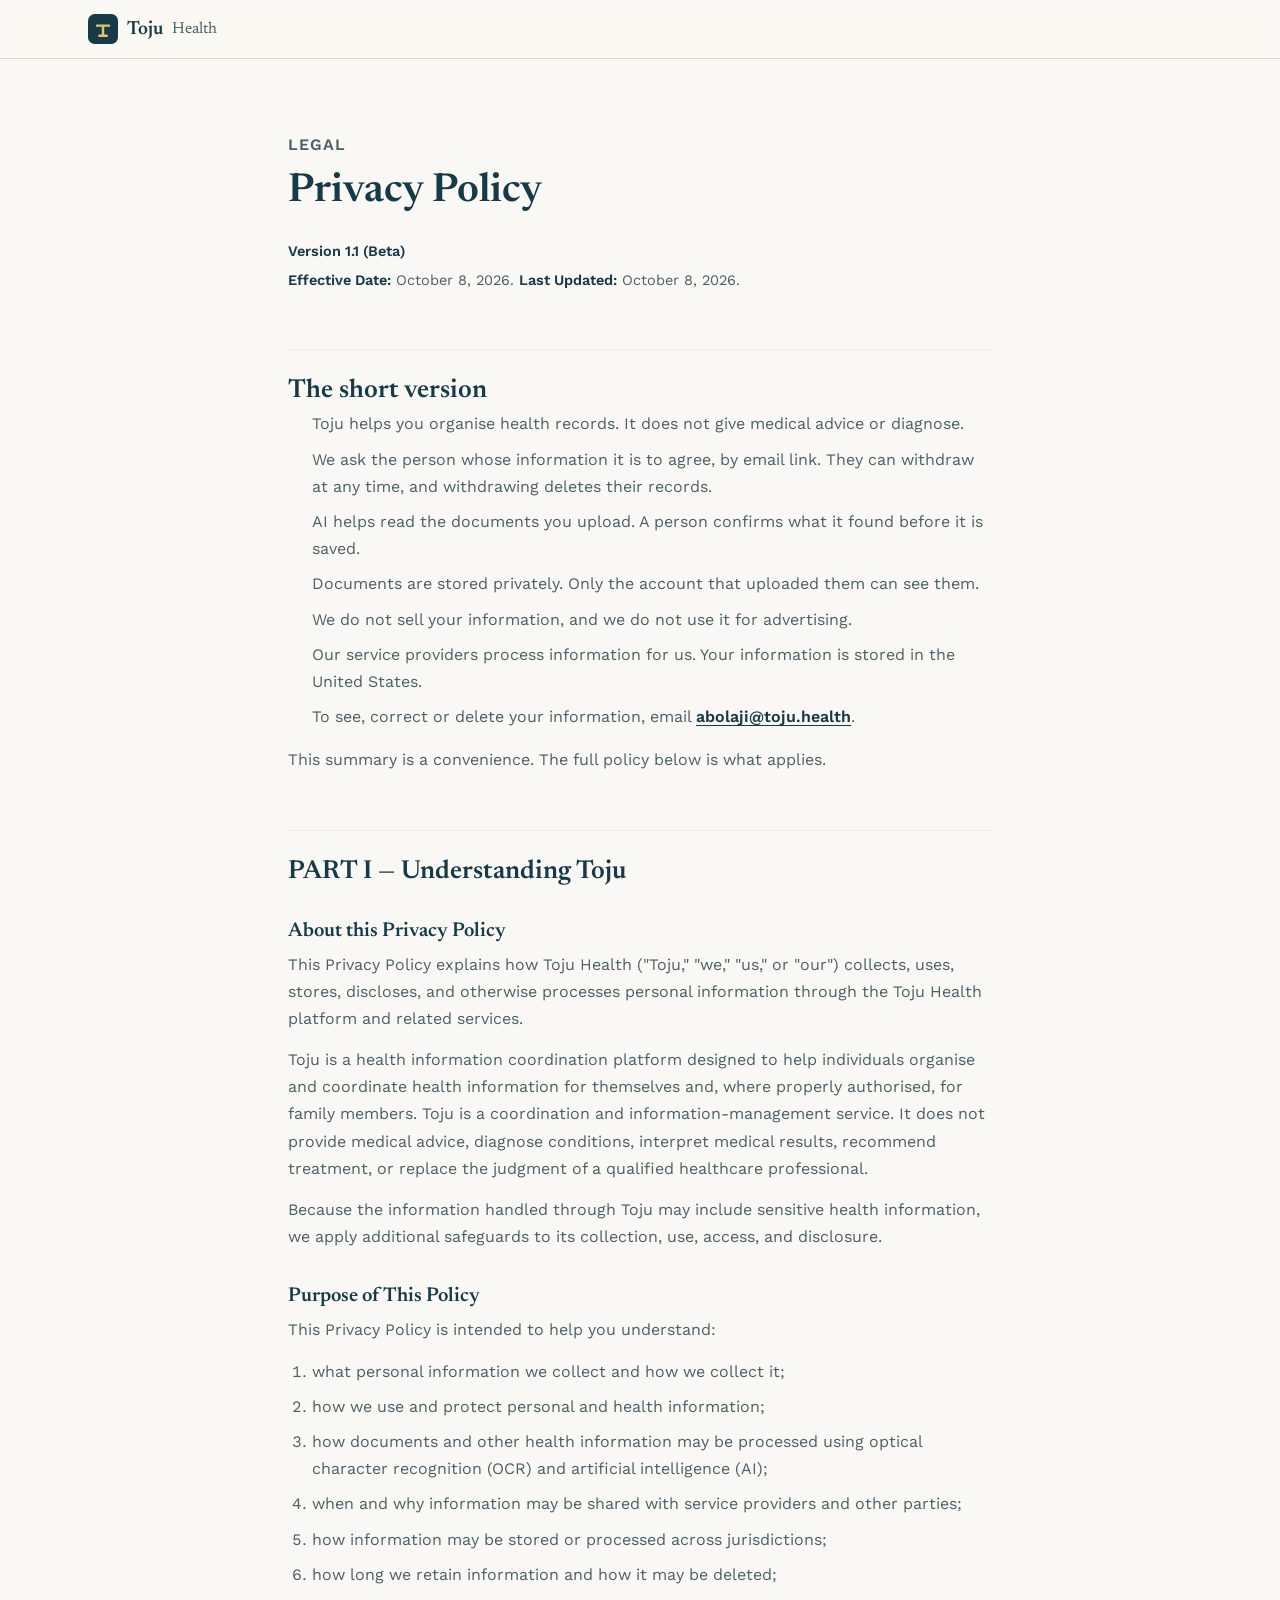
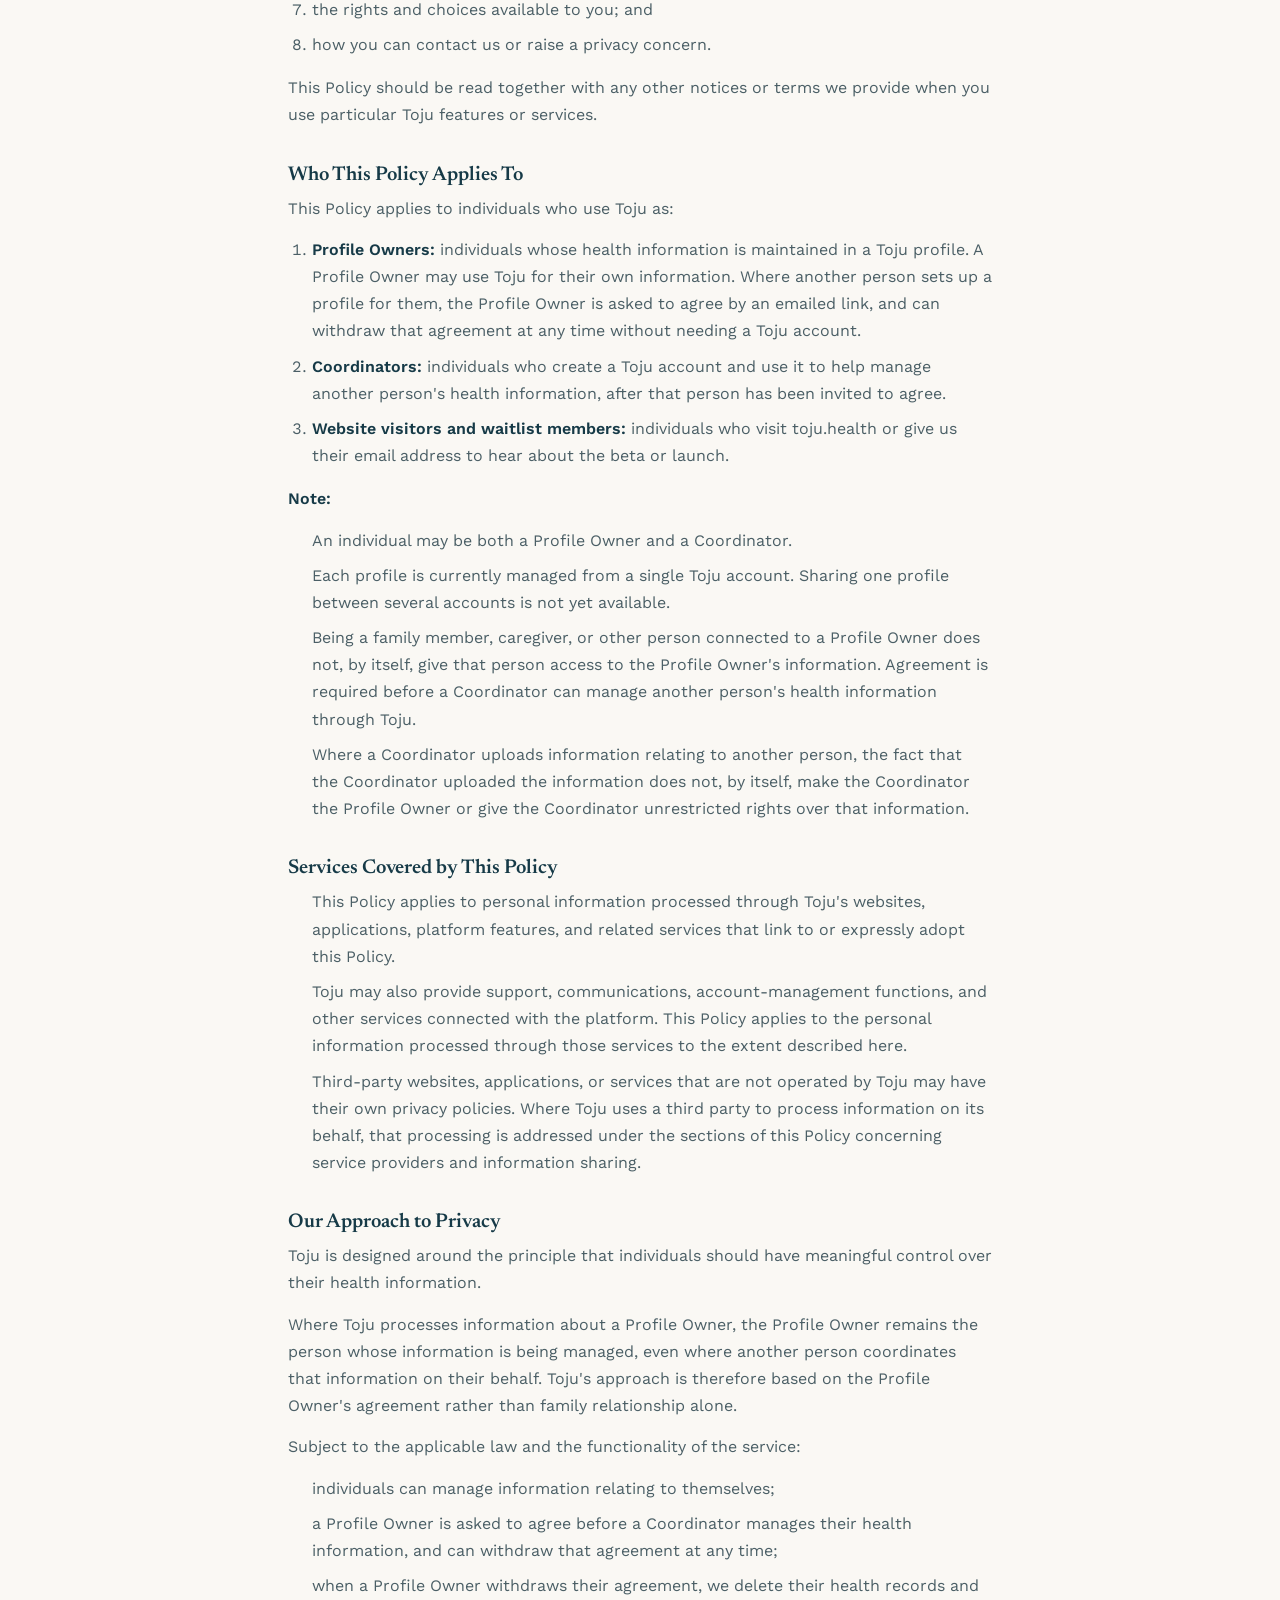
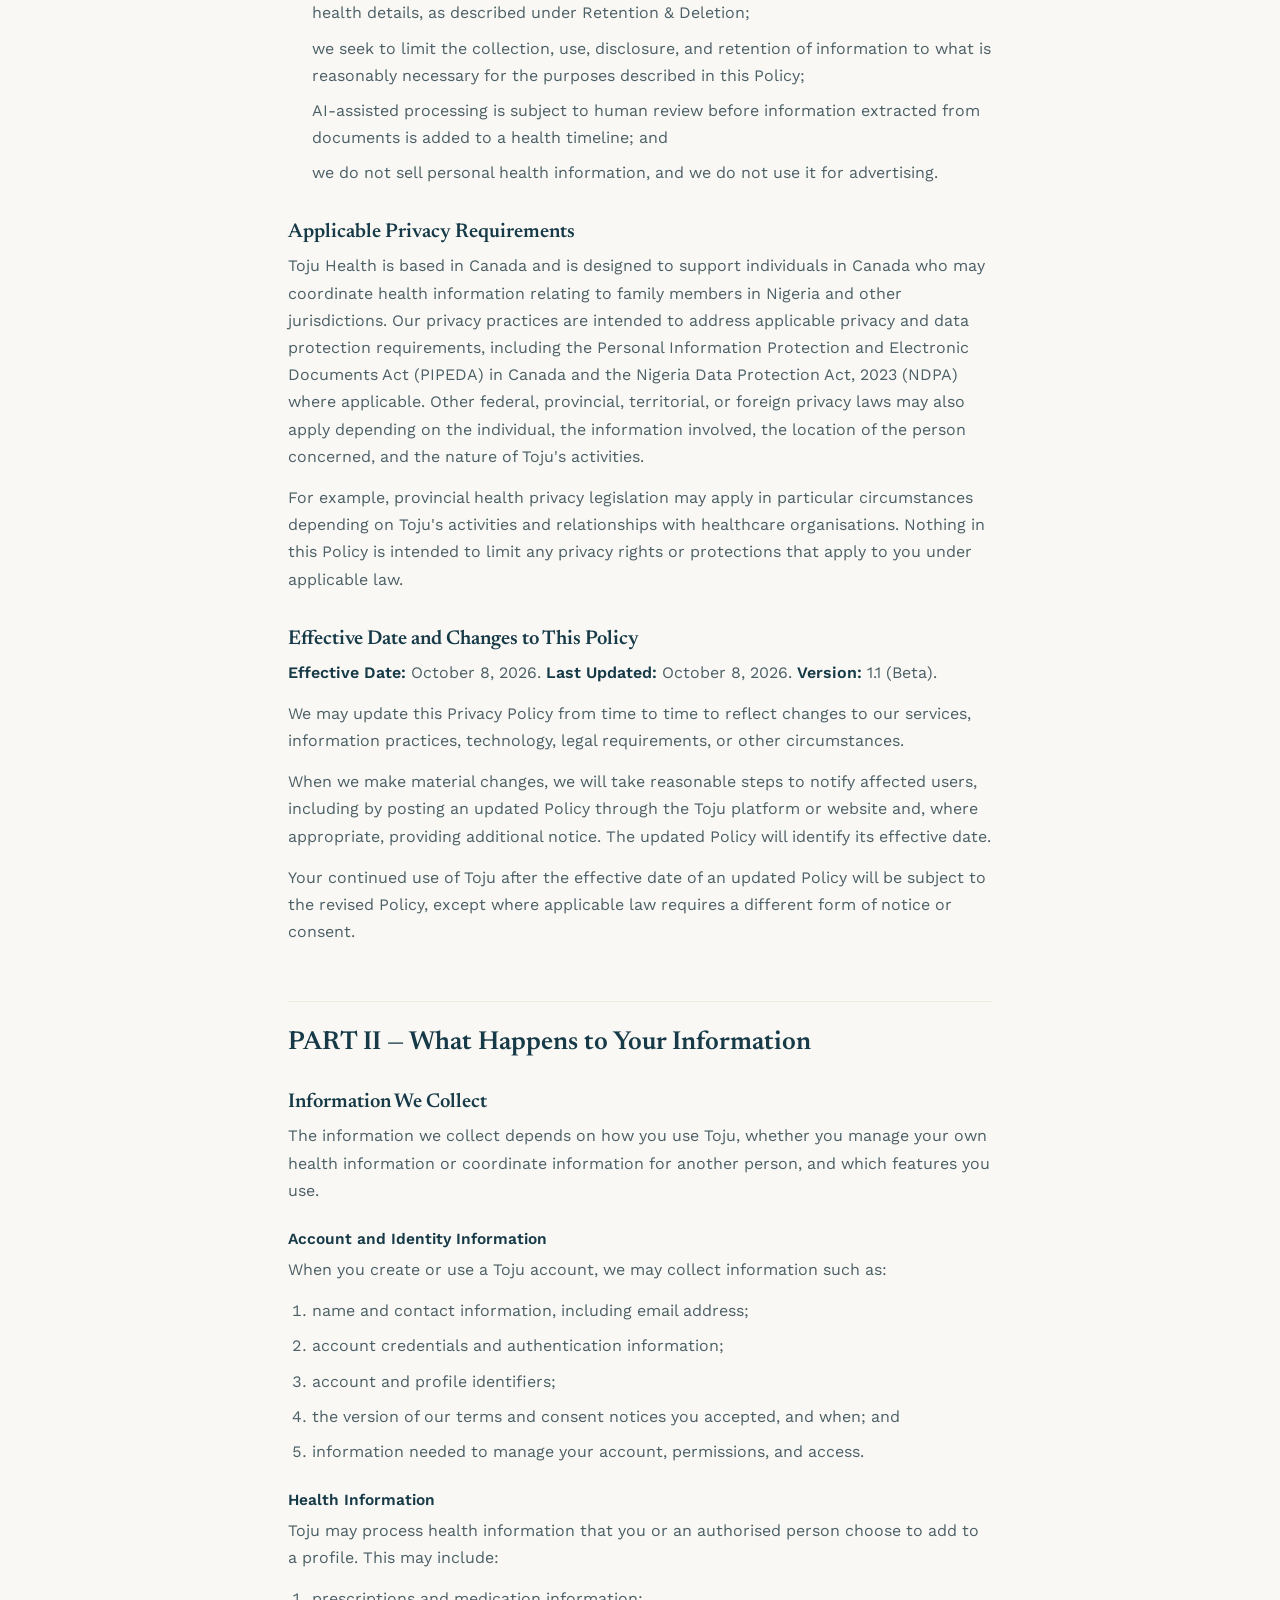
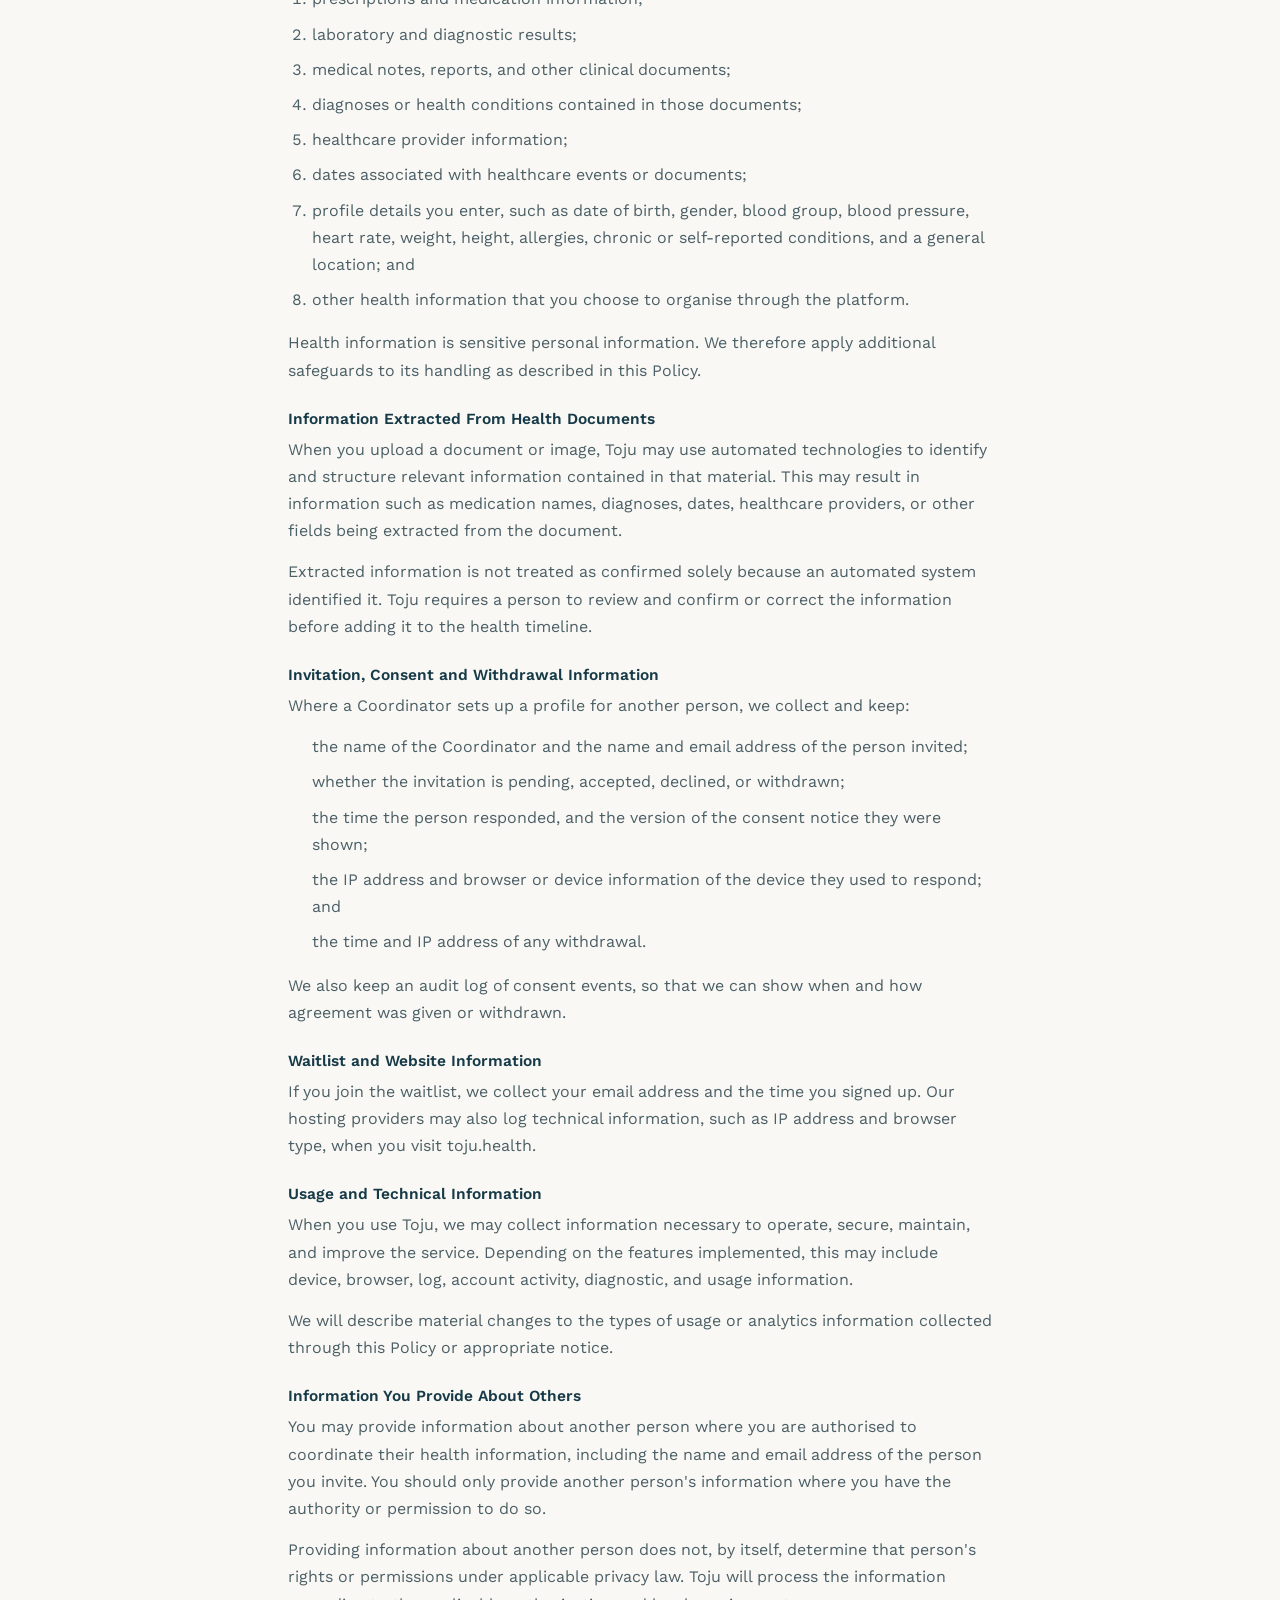
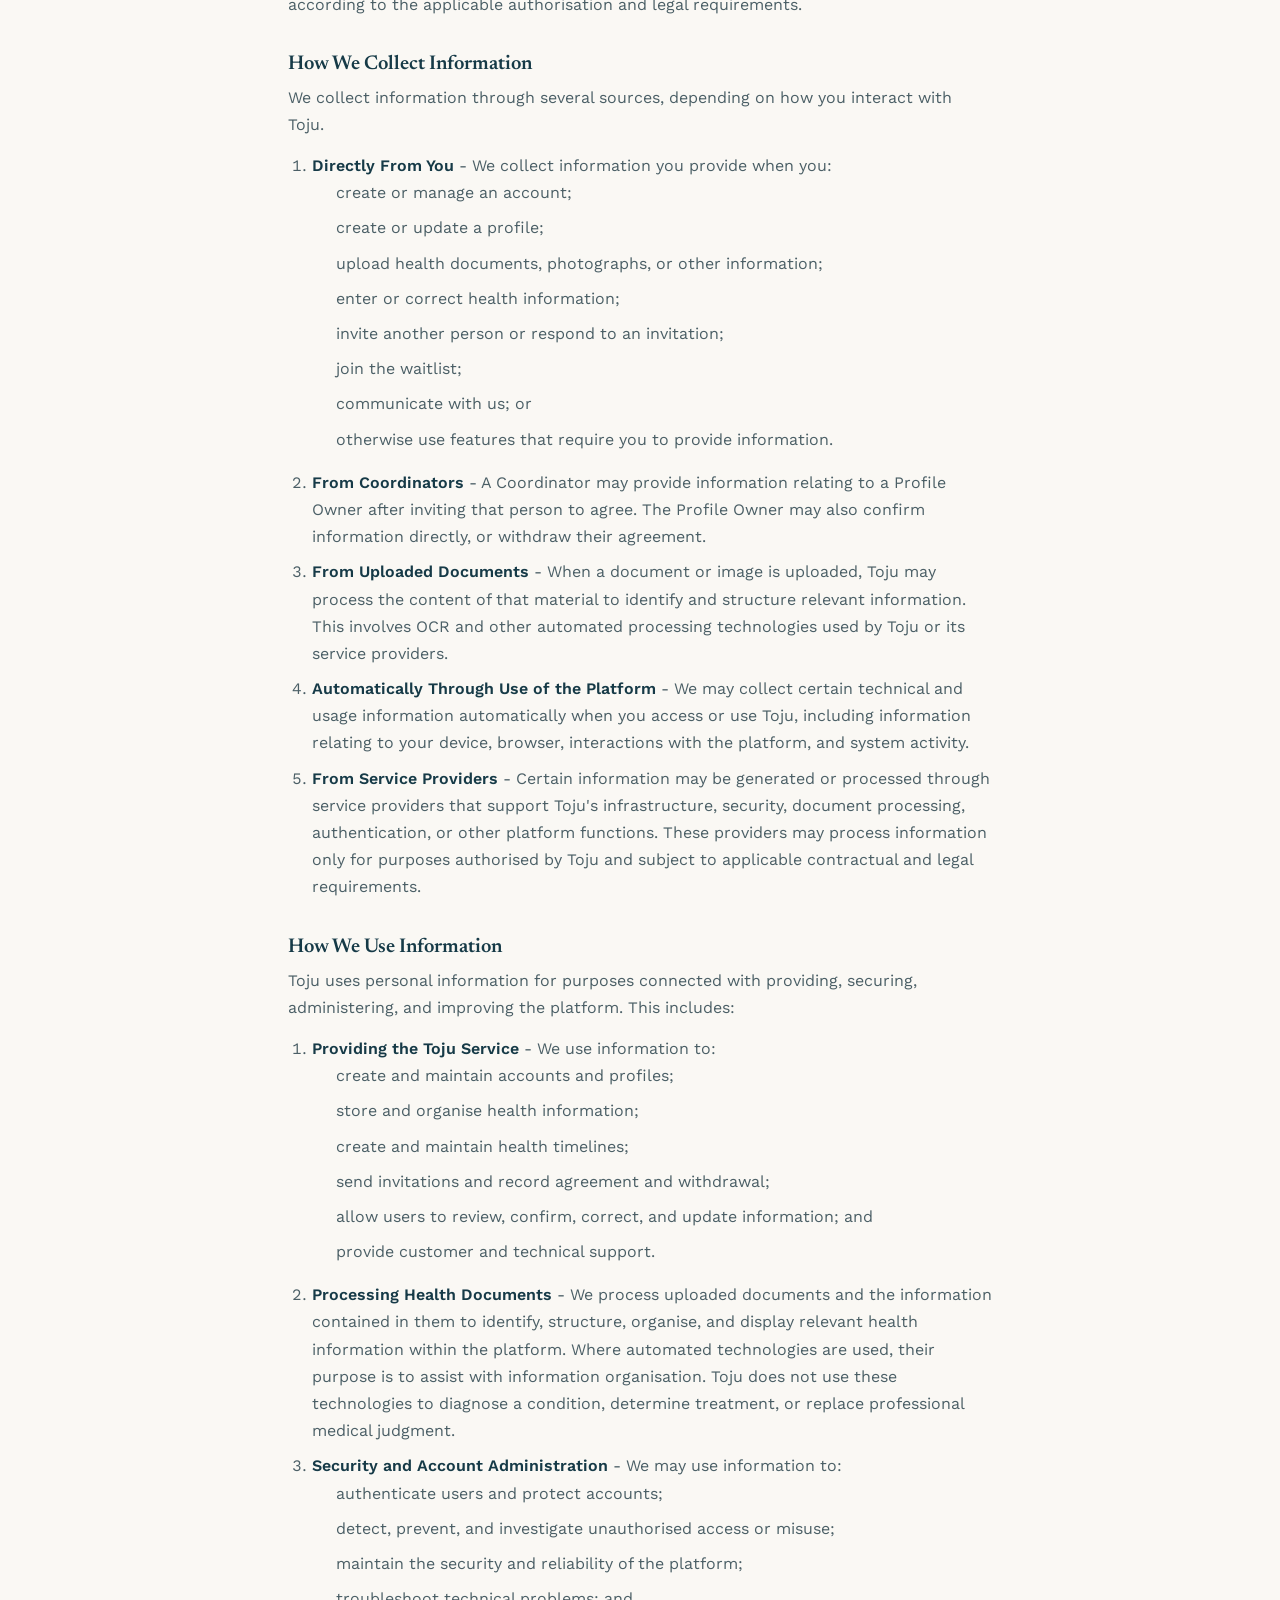
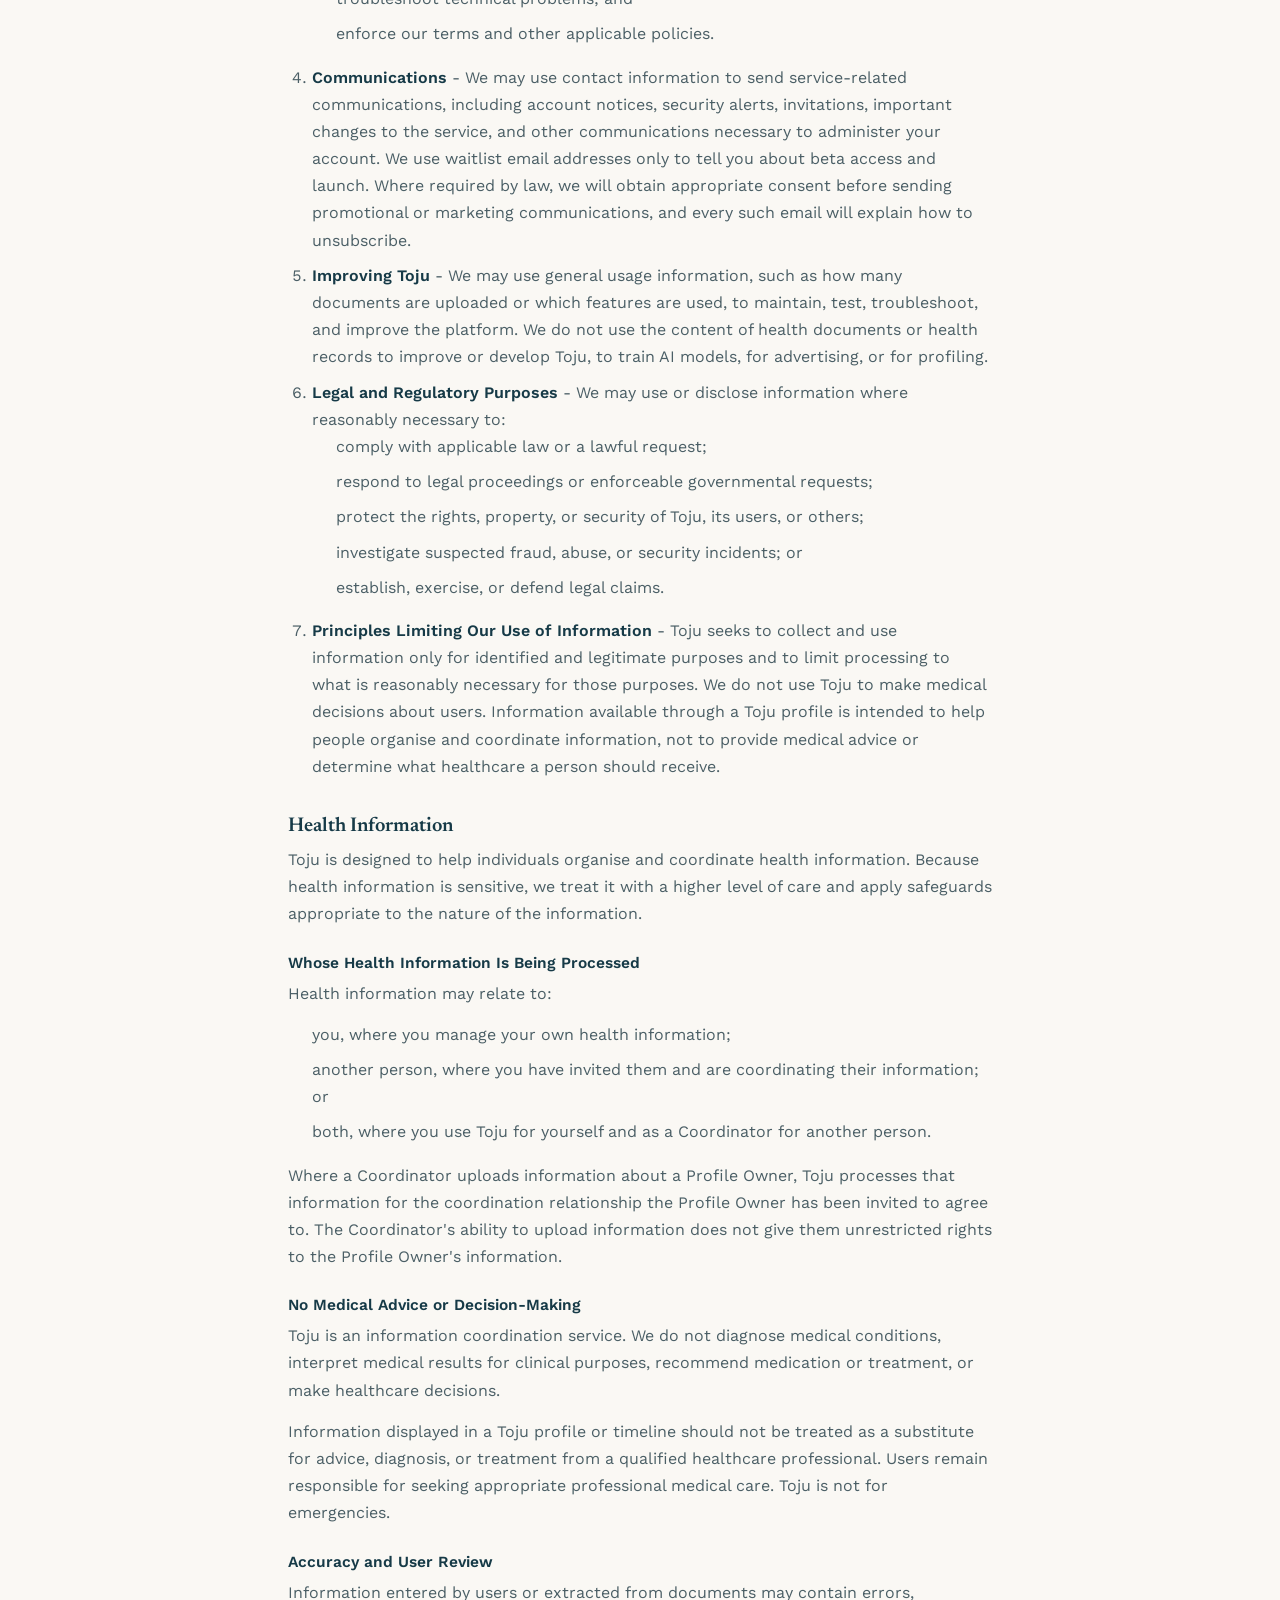
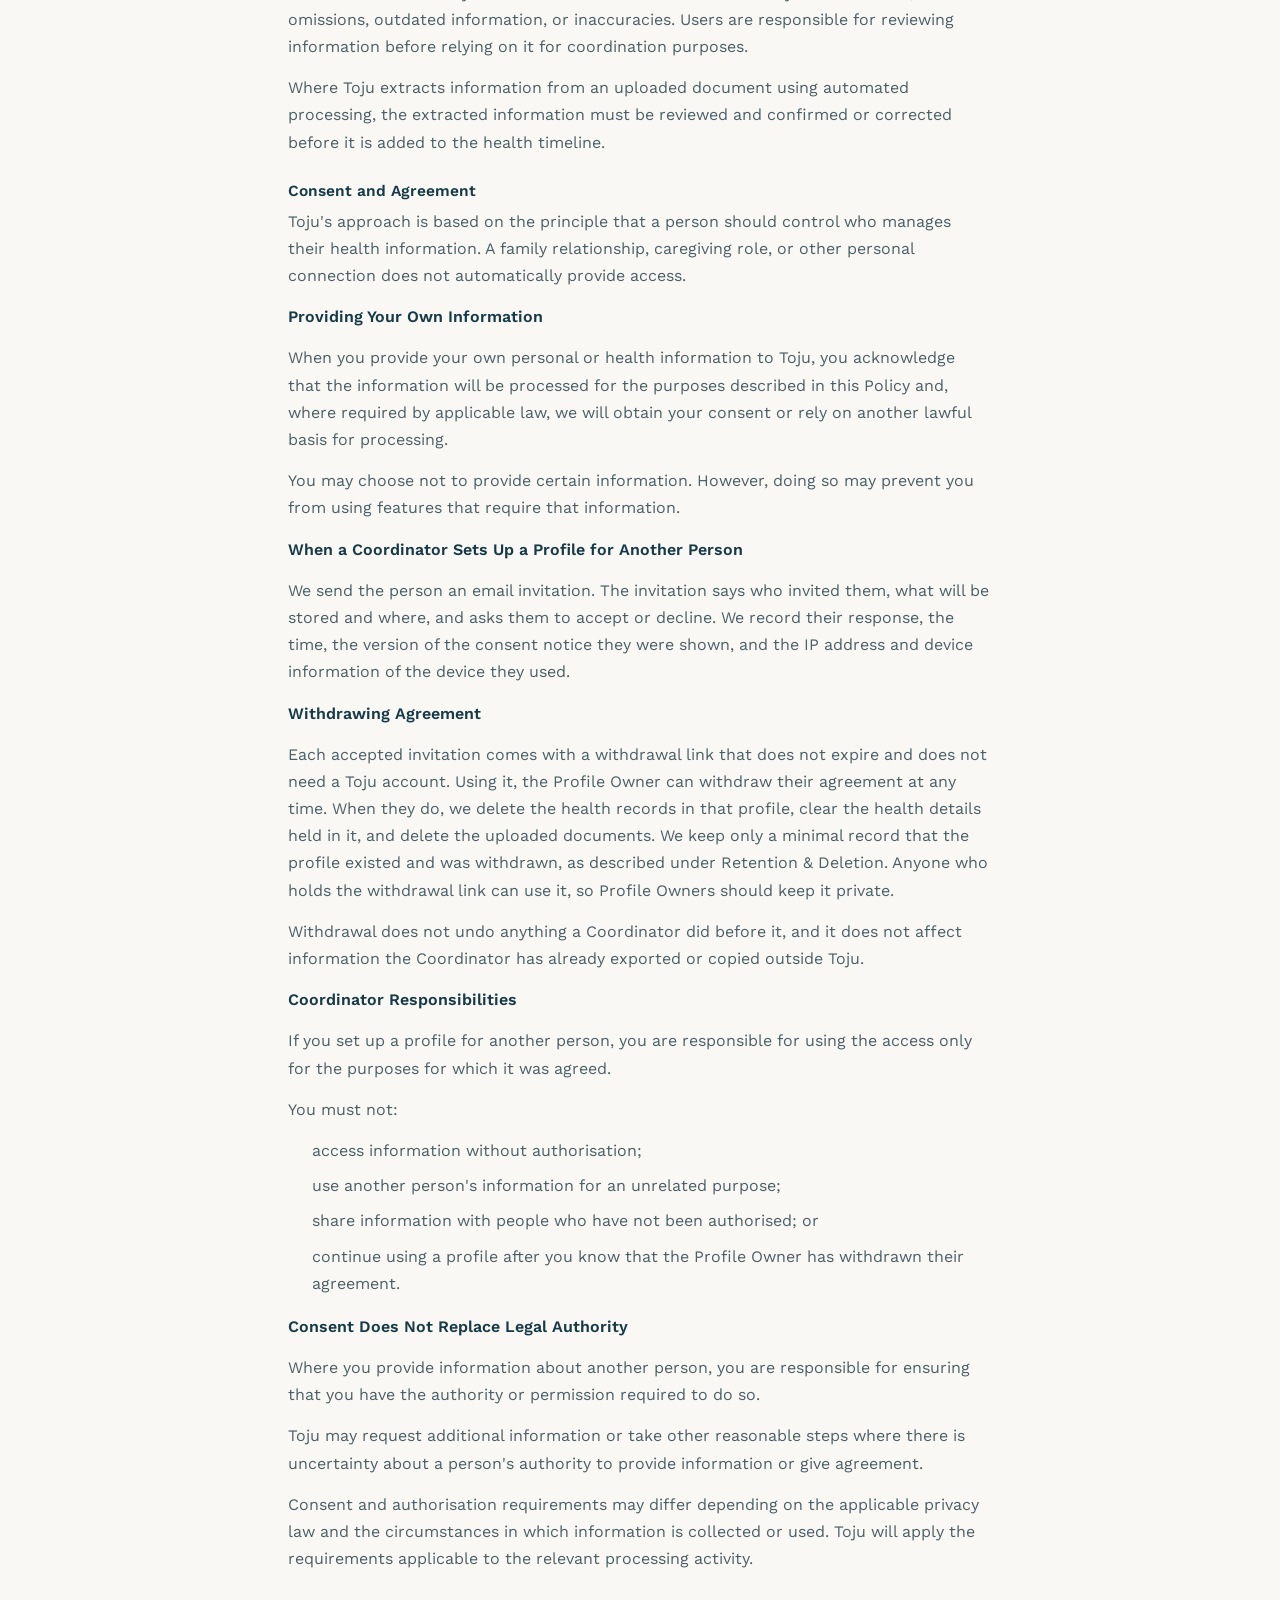
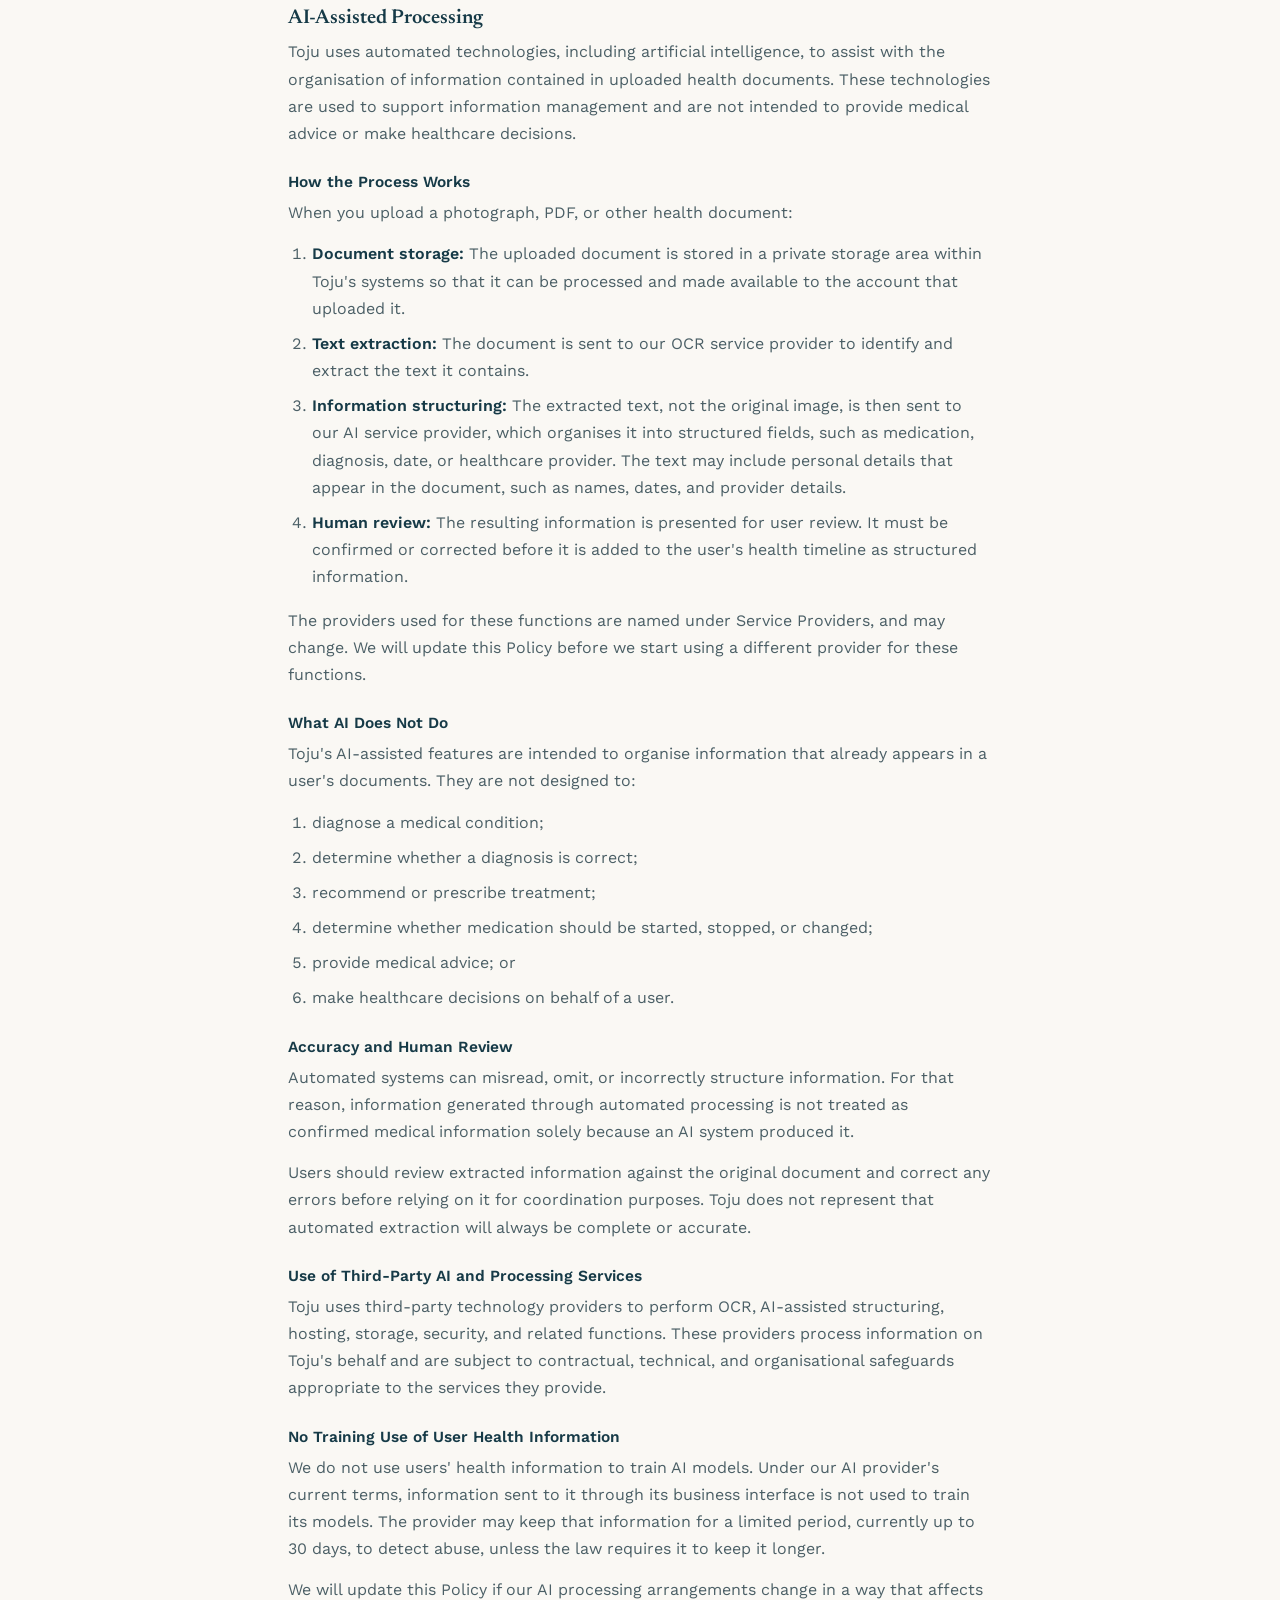
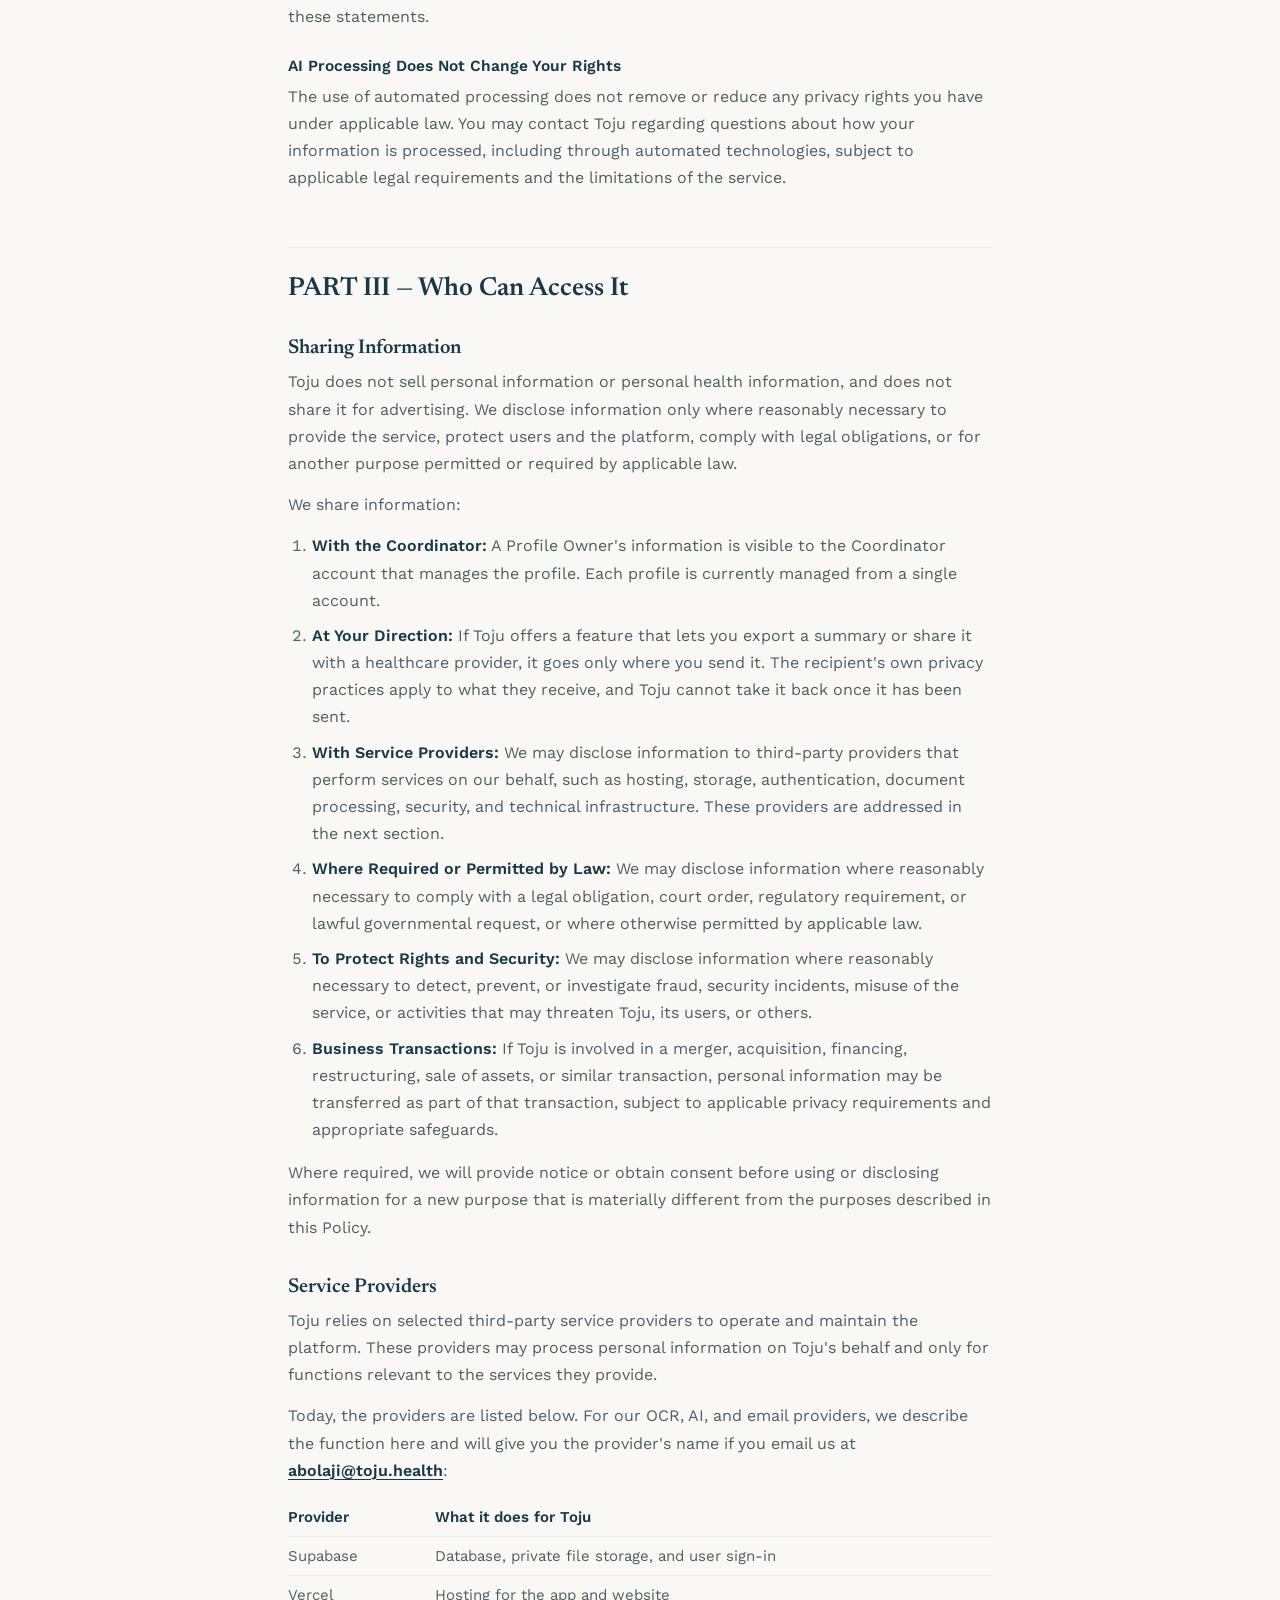
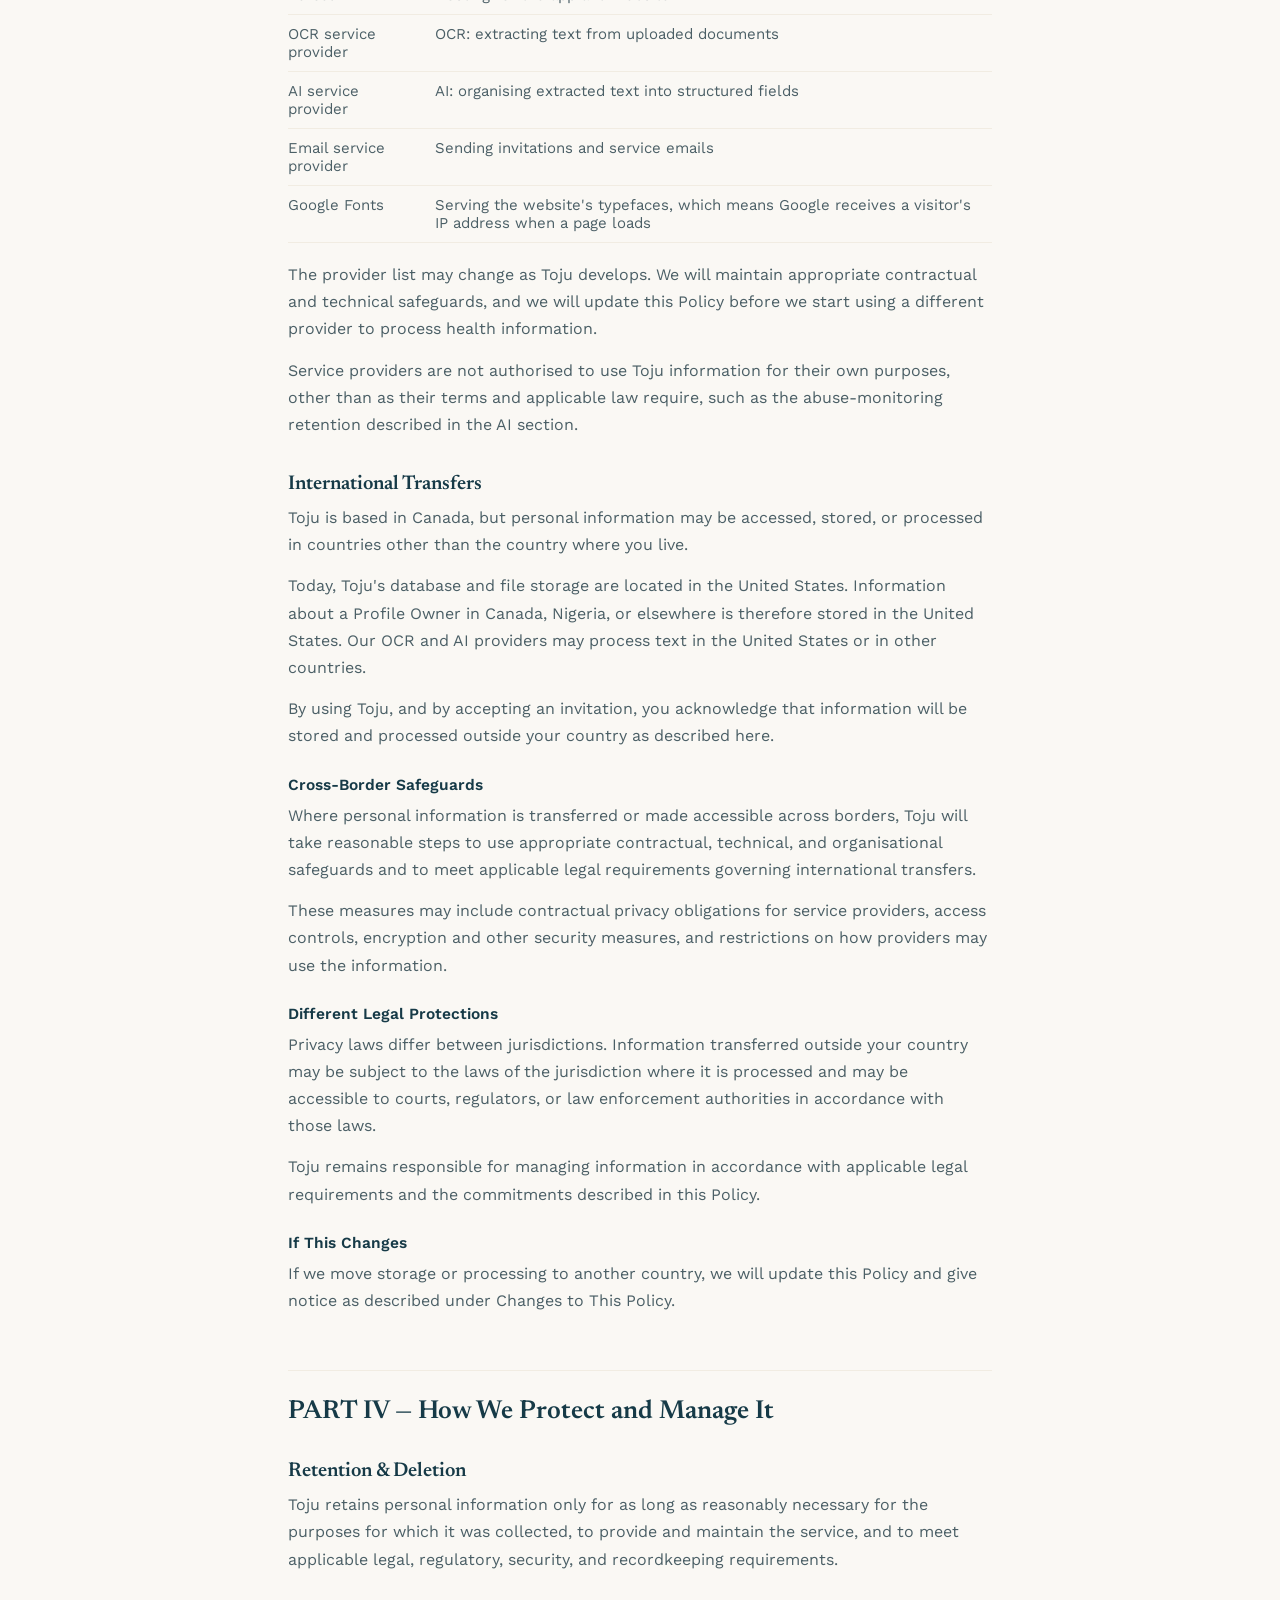
==== privacy.html @ 38b3b0fa "Render nested list items in privacy policy Co-Authored-By: Claude Sonnet 5.5 <noreply@anthropic.com>" ====
<!DOCTYPE html>
<html lang="en">
<head>
<meta charset="UTF-8">
<meta name="viewport" content="width=device-width, initial-scale=1.0">
<title>Privacy Policy — Toju Health</title>
<meta name="description" content="How Toju Health collects, uses, stores and protects personal and health information.">
<link rel="preconnect" href="https://fonts.googleapis.com">
<link href="https://fonts.googleapis.com/css2?family=Newsreader:wght@500;600&family=Work+Sans:wght@400;500;600&display=swap" rel="stylesheet">
<link rel="stylesheet" href="styles.css">
</head>
<body>
<header class="nav"><div class="wrap nav__inner">
  <a href="/" class="nav__logo">
    <span class="nav__mark"><svg viewBox="0 0 40 40" width="30" height="30"><rect width="40" height="40" rx="9" fill="#163A47"/><path d="M12 15.5H28M20 15.5V29M15 29H25" stroke="#E8C468" stroke-width="3.2" stroke-linecap="round"/></svg></span>
    Toju <span class="nav__logo-sub">Health</span>
  </a>
</div></header>
<main class="wrap legal">
  <p class="eyebrow">Legal</p>
  <h1>Privacy Policy</h1>

<p class="legal__meta"><strong>Version 1.1 (Beta)</strong></p>
<p class="legal__meta"><strong>Effective Date:</strong> October 8, 2026. <strong>Last Updated:</strong> October 8, 2026.</p>
<h2>The short version</h2>
<ul><li>Toju helps you organise health records. It does not give medical advice or diagnose.</li><li>We ask the person whose information it is to agree, by email link. They can withdraw at any time, and withdrawing deletes their records.</li><li>AI helps read the documents you upload. A person confirms what it found before it is saved.</li><li>Documents are stored privately. Only the account that uploaded them can see them.</li><li>We do not sell your information, and we do not use it for advertising.</li><li>Our service providers process information for us. Your information is stored in the United States.</li><li>To see, correct or delete your information, email <a href="mailto:abolaji@toju.health">abolaji@toju.health</a>.</li></ul>
<p>This summary is a convenience. The full policy below is what applies.</p>
<h2>PART I — Understanding Toju</h2>
<h3>About this Privacy Policy</h3>
<p>This Privacy Policy explains how Toju Health ("Toju," "we," "us," or "our") collects, uses, stores, discloses, and otherwise processes personal information through the Toju Health platform and related services.</p>
<p>Toju is a health information coordination platform designed to help individuals organise and coordinate health information for themselves and, where properly authorised, for family members. Toju is a coordination and information-management service. It does not provide medical advice, diagnose conditions, interpret medical results, recommend treatment, or replace the judgment of a qualified healthcare professional.</p>
<p>Because the information handled through Toju may include sensitive health information, we apply additional safeguards to its collection, use, access, and disclosure.</p>
<h3>Purpose of This Policy</h3>
<p>This Privacy Policy is intended to help you understand:</p>
<ol><li>what personal information we collect and how we collect it;</li><li>how we use and protect personal and health information;</li><li>how documents and other health information may be processed using optical character recognition (OCR) and artificial intelligence (AI);</li><li>when and why information may be shared with service providers and other parties;</li><li>how information may be stored or processed across jurisdictions;</li><li>how long we retain information and how it may be deleted;</li><li>the rights and choices available to you; and</li><li>how you can contact us or raise a privacy concern.</li></ol>
<p>This Policy should be read together with any other notices or terms we provide when you use particular Toju features or services.</p>
<h3>Who This Policy Applies To</h3>
<p>This Policy applies to individuals who use Toju as:</p>
<ol><li><strong>Profile Owners:</strong> individuals whose health information is maintained in a Toju profile. A Profile Owner may use Toju for their own information. Where another person sets up a profile for them, the Profile Owner is asked to agree by an emailed link, and can withdraw that agreement at any time without needing a Toju account.</li><li><strong>Coordinators:</strong> individuals who create a Toju account and use it to help manage another person's health information, after that person has been invited to agree.</li><li><strong>Website visitors and waitlist members:</strong> individuals who visit toju.health or give us their email address to hear about the beta or launch.</li></ol>
<p><strong>Note:</strong></p>
<ul><li>An individual may be both a Profile Owner and a Coordinator.</li><li>Each profile is currently managed from a single Toju account. Sharing one profile between several accounts is not yet available.</li><li>Being a family member, caregiver, or other person connected to a Profile Owner does not, by itself, give that person access to the Profile Owner's information. Agreement is required before a Coordinator can manage another person's health information through Toju.</li><li>Where a Coordinator uploads information relating to another person, the fact that the Coordinator uploaded the information does not, by itself, make the Coordinator the Profile Owner or give the Coordinator unrestricted rights over that information.</li></ul>
<h3>Services Covered by This Policy</h3>
<ul><li>This Policy applies to personal information processed through Toju's websites, applications, platform features, and related services that link to or expressly adopt this Policy.</li><li>Toju may also provide support, communications, account-management functions, and other services connected with the platform. This Policy applies to the personal information processed through those services to the extent described here.</li><li>Third-party websites, applications, or services that are not operated by Toju may have their own privacy policies. Where Toju uses a third party to process information on its behalf, that processing is addressed under the sections of this Policy concerning service providers and information sharing.</li></ul>
<h3>Our Approach to Privacy</h3>
<p>Toju is designed around the principle that individuals should have meaningful control over their health information.</p>
<p>Where Toju processes information about a Profile Owner, the Profile Owner remains the person whose information is being managed, even where another person coordinates that information on their behalf. Toju's approach is therefore based on the Profile Owner's agreement rather than family relationship alone.</p>
<p>Subject to the applicable law and the functionality of the service:</p>
<ul><li>individuals can manage information relating to themselves;</li><li>a Profile Owner is asked to agree before a Coordinator manages their health information, and can withdraw that agreement at any time;</li><li>when a Profile Owner withdraws their agreement, we delete their health records and health details, as described under Retention &amp; Deletion;</li><li>we seek to limit the collection, use, disclosure, and retention of information to what is reasonably necessary for the purposes described in this Policy;</li><li>AI-assisted processing is subject to human review before information extracted from documents is added to a health timeline; and</li><li>we do not sell personal health information, and we do not use it for advertising.</li></ul>
<h3>Applicable Privacy Requirements</h3>
<p>Toju Health is based in Canada and is designed to support individuals in Canada who may coordinate health information relating to family members in Nigeria and other jurisdictions. Our privacy practices are intended to address applicable privacy and data protection requirements, including the Personal Information Protection and Electronic Documents Act (PIPEDA) in Canada and the Nigeria Data Protection Act, 2023 (NDPA) where applicable. Other federal, provincial, territorial, or foreign privacy laws may also apply depending on the individual, the information involved, the location of the person concerned, and the nature of Toju's activities.</p>
<p>For example, provincial health privacy legislation may apply in particular circumstances depending on Toju's activities and relationships with healthcare organisations. Nothing in this Policy is intended to limit any privacy rights or protections that apply to you under applicable law.</p>
<h3>Effective Date and Changes to This Policy</h3>
<p><strong>Effective Date:</strong> October 8, 2026. <strong>Last Updated:</strong> October 8, 2026. <strong>Version:</strong> 1.1 (Beta).</p>
<p>We may update this Privacy Policy from time to time to reflect changes to our services, information practices, technology, legal requirements, or other circumstances.</p>
<p>When we make material changes, we will take reasonable steps to notify affected users, including by posting an updated Policy through the Toju platform or website and, where appropriate, providing additional notice. The updated Policy will identify its effective date.</p>
<p>Your continued use of Toju after the effective date of an updated Policy will be subject to the revised Policy, except where applicable law requires a different form of notice or consent.</p>
<h2>PART II — What Happens to Your Information</h2>
<h3>Information We Collect</h3>
<p>The information we collect depends on how you use Toju, whether you manage your own health information or coordinate information for another person, and which features you use.</p>
<h4>Account and Identity Information</h4>
<p>When you create or use a Toju account, we may collect information such as:</p>
<ol><li>name and contact information, including email address;</li><li>account credentials and authentication information;</li><li>account and profile identifiers;</li><li>the version of our terms and consent notices you accepted, and when; and</li><li>information needed to manage your account, permissions, and access.</li></ol>
<h4>Health Information</h4>
<p>Toju may process health information that you or an authorised person choose to add to a profile. This may include:</p>
<ol><li>prescriptions and medication information;</li><li>laboratory and diagnostic results;</li><li>medical notes, reports, and other clinical documents;</li><li>diagnoses or health conditions contained in those documents;</li><li>healthcare provider information;</li><li>dates associated with healthcare events or documents;</li><li>profile details you enter, such as date of birth, gender, blood group, blood pressure, heart rate, weight, height, allergies, chronic or self-reported conditions, and a general location; and</li><li>other health information that you choose to organise through the platform.</li></ol>
<p>Health information is sensitive personal information. We therefore apply additional safeguards to its handling as described in this Policy.</p>
<h4>Information Extracted From Health Documents</h4>
<p>When you upload a document or image, Toju may use automated technologies to identify and structure relevant information contained in that material. This may result in information such as medication names, diagnoses, dates, healthcare providers, or other fields being extracted from the document.</p>
<p>Extracted information is not treated as confirmed solely because an automated system identified it. Toju requires a person to review and confirm or correct the information before adding it to the health timeline.</p>
<h4>Invitation, Consent and Withdrawal Information</h4>
<p>Where a Coordinator sets up a profile for another person, we collect and keep:</p>
<ul><li>the name of the Coordinator and the name and email address of the person invited;</li><li>whether the invitation is pending, accepted, declined, or withdrawn;</li><li>the time the person responded, and the version of the consent notice they were shown;</li><li>the IP address and browser or device information of the device they used to respond; and</li><li>the time and IP address of any withdrawal.</li></ul>
<p>We also keep an audit log of consent events, so that we can show when and how agreement was given or withdrawn.</p>
<h4>Waitlist and Website Information</h4>
<p>If you join the waitlist, we collect your email address and the time you signed up. Our hosting providers may also log technical information, such as IP address and browser type, when you visit toju.health.</p>
<h4>Usage and Technical Information</h4>
<p>When you use Toju, we may collect information necessary to operate, secure, maintain, and improve the service. Depending on the features implemented, this may include device, browser, log, account activity, diagnostic, and usage information.</p>
<p>We will describe material changes to the types of usage or analytics information collected through this Policy or appropriate notice.</p>
<h4>Information You Provide About Others</h4>
<p>You may provide information about another person where you are authorised to coordinate their health information, including the name and email address of the person you invite. You should only provide another person's information where you have the authority or permission to do so.</p>
<p>Providing information about another person does not, by itself, determine that person's rights or permissions under applicable privacy law. Toju will process the information according to the applicable authorisation and legal requirements.</p>
<h3>How We Collect Information</h3>
<p>We collect information through several sources, depending on how you interact with Toju.</p>
<ol><li><strong>Directly From You</strong> - We collect information you provide when you:<ul><li>create or manage an account;</li><li>create or update a profile;</li><li>upload health documents, photographs, or other information;</li><li>enter or correct health information;</li><li>invite another person or respond to an invitation;</li><li>join the waitlist;</li><li>communicate with us; or</li><li>otherwise use features that require you to provide information.</li></ul></li><li><strong>From Coordinators</strong> - A Coordinator may provide information relating to a Profile Owner after inviting that person to agree. The Profile Owner may also confirm information directly, or withdraw their agreement.</li><li><strong>From Uploaded Documents</strong> - When a document or image is uploaded, Toju may process the content of that material to identify and structure relevant information. This involves OCR and other automated processing technologies used by Toju or its service providers.</li><li><strong>Automatically Through Use of the Platform</strong> - We may collect certain technical and usage information automatically when you access or use Toju, including information relating to your device, browser, interactions with the platform, and system activity.</li><li><strong>From Service Providers</strong> - Certain information may be generated or processed through service providers that support Toju's infrastructure, security, document processing, authentication, or other platform functions. These providers may process information only for purposes authorised by Toju and subject to applicable contractual and legal requirements.</li></ol>
<h3>How We Use Information</h3>
<p>Toju uses personal information for purposes connected with providing, securing, administering, and improving the platform. This includes:</p>
<ol><li><strong>Providing the Toju Service</strong> - We use information to:<ul><li>create and maintain accounts and profiles;</li><li>store and organise health information;</li><li>create and maintain health timelines;</li><li>send invitations and record agreement and withdrawal;</li><li>allow users to review, confirm, correct, and update information; and</li><li>provide customer and technical support.</li></ul></li><li><strong>Processing Health Documents</strong> - We process uploaded documents and the information contained in them to identify, structure, organise, and display relevant health information within the platform. Where automated technologies are used, their purpose is to assist with information organisation. Toju does not use these technologies to diagnose a condition, determine treatment, or replace professional medical judgment.</li><li><strong>Security and Account Administration</strong> - We may use information to:<ul><li>authenticate users and protect accounts;</li><li>detect, prevent, and investigate unauthorised access or misuse;</li><li>maintain the security and reliability of the platform;</li><li>troubleshoot technical problems; and</li><li>enforce our terms and other applicable policies.</li></ul></li><li><strong>Communications</strong> - We may use contact information to send service-related communications, including account notices, security alerts, invitations, important changes to the service, and other communications necessary to administer your account. We use waitlist email addresses only to tell you about beta access and launch. Where required by law, we will obtain appropriate consent before sending promotional or marketing communications, and every such email will explain how to unsubscribe.</li><li><strong>Improving Toju</strong> - We may use general usage information, such as how many documents are uploaded or which features are used, to maintain, test, troubleshoot, and improve the platform. We do not use the content of health documents or health records to improve or develop Toju, to train AI models, for advertising, or for profiling.</li><li><strong>Legal and Regulatory Purposes</strong> - We may use or disclose information where reasonably necessary to:<ul><li>comply with applicable law or a lawful request;</li><li>respond to legal proceedings or enforceable governmental requests;</li><li>protect the rights, property, or security of Toju, its users, or others;</li><li>investigate suspected fraud, abuse, or security incidents; or</li><li>establish, exercise, or defend legal claims.</li></ul></li><li><strong>Principles Limiting Our Use of Information</strong> - Toju seeks to collect and use information only for identified and legitimate purposes and to limit processing to what is reasonably necessary for those purposes. We do not use Toju to make medical decisions about users. Information available through a Toju profile is intended to help people organise and coordinate information, not to provide medical advice or determine what healthcare a person should receive.</li></ol>
<h3>Health Information</h3>
<p>Toju is designed to help individuals organise and coordinate health information. Because health information is sensitive, we treat it with a higher level of care and apply safeguards appropriate to the nature of the information.</p>
<h4>Whose Health Information Is Being Processed</h4>
<p>Health information may relate to:</p>
<ul><li>you, where you manage your own health information;</li><li>another person, where you have invited them and are coordinating their information; or</li><li>both, where you use Toju for yourself and as a Coordinator for another person.</li></ul>
<p>Where a Coordinator uploads information about a Profile Owner, Toju processes that information for the coordination relationship the Profile Owner has been invited to agree to. The Coordinator's ability to upload information does not give them unrestricted rights to the Profile Owner's information.</p>
<h4>No Medical Advice or Decision-Making</h4>
<p>Toju is an information coordination service. We do not diagnose medical conditions, interpret medical results for clinical purposes, recommend medication or treatment, or make healthcare decisions.</p>
<p>Information displayed in a Toju profile or timeline should not be treated as a substitute for advice, diagnosis, or treatment from a qualified healthcare professional. Users remain responsible for seeking appropriate professional medical care. Toju is not for emergencies.</p>
<h4>Accuracy and User Review</h4>
<p>Information entered by users or extracted from documents may contain errors, omissions, outdated information, or inaccuracies. Users are responsible for reviewing information before relying on it for coordination purposes.</p>
<p>Where Toju extracts information from an uploaded document using automated processing, the extracted information must be reviewed and confirmed or corrected before it is added to the health timeline.</p>
<h4>Consent and Agreement</h4>
<p>Toju's approach is based on the principle that a person should control who manages their health information. A family relationship, caregiving role, or other personal connection does not automatically provide access.</p>
<p><strong>Providing Your Own Information</strong></p>
<p>When you provide your own personal or health information to Toju, you acknowledge that the information will be processed for the purposes described in this Policy and, where required by applicable law, we will obtain your consent or rely on another lawful basis for processing.</p>
<p>You may choose not to provide certain information. However, doing so may prevent you from using features that require that information.</p>
<p><strong>When a Coordinator Sets Up a Profile for Another Person</strong></p>
<p>We send the person an email invitation. The invitation says who invited them, what will be stored and where, and asks them to accept or decline. We record their response, the time, the version of the consent notice they were shown, and the IP address and device information of the device they used.</p>
<p><strong>Withdrawing Agreement</strong></p>
<p>Each accepted invitation comes with a withdrawal link that does not expire and does not need a Toju account. Using it, the Profile Owner can withdraw their agreement at any time. When they do, we delete the health records in that profile, clear the health details held in it, and delete the uploaded documents. We keep only a minimal record that the profile existed and was withdrawn, as described under Retention &amp; Deletion. Anyone who holds the withdrawal link can use it, so Profile Owners should keep it private.</p>
<p>Withdrawal does not undo anything a Coordinator did before it, and it does not affect information the Coordinator has already exported or copied outside Toju.</p>
<p><strong>Coordinator Responsibilities</strong></p>
<p>If you set up a profile for another person, you are responsible for using the access only for the purposes for which it was agreed.</p>
<p>You must not:</p>
<ul><li>access information without authorisation;</li><li>use another person's information for an unrelated purpose;</li><li>share information with people who have not been authorised; or</li><li>continue using a profile after you know that the Profile Owner has withdrawn their agreement.</li></ul>
<p><strong>Consent Does Not Replace Legal Authority</strong></p>
<p>Where you provide information about another person, you are responsible for ensuring that you have the authority or permission required to do so.</p>
<p>Toju may request additional information or take other reasonable steps where there is uncertainty about a person's authority to provide information or give agreement.</p>
<p>Consent and authorisation requirements may differ depending on the applicable privacy law and the circumstances in which information is collected or used. Toju will apply the requirements applicable to the relevant processing activity.</p>
<h3>AI-Assisted Processing</h3>
<p>Toju uses automated technologies, including artificial intelligence, to assist with the organisation of information contained in uploaded health documents. These technologies are used to support information management and are not intended to provide medical advice or make healthcare decisions.</p>
<h4>How the Process Works</h4>
<p>When you upload a photograph, PDF, or other health document:</p>
<ol><li><strong>Document storage:</strong> The uploaded document is stored in a private storage area within Toju's systems so that it can be processed and made available to the account that uploaded it.</li><li><strong>Text extraction:</strong> The document is sent to our OCR service provider to identify and extract the text it contains.</li><li><strong>Information structuring:</strong> The extracted text, not the original image, is then sent to our AI service provider, which organises it into structured fields, such as medication, diagnosis, date, or healthcare provider. The text may include personal details that appear in the document, such as names, dates, and provider details.</li><li><strong>Human review:</strong> The resulting information is presented for user review. It must be confirmed or corrected before it is added to the user's health timeline as structured information.</li></ol>
<p>The providers used for these functions are named under Service Providers, and may change. We will update this Policy before we start using a different provider for these functions.</p>
<h4>What AI Does Not Do</h4>
<p>Toju's AI-assisted features are intended to organise information that already appears in a user's documents. They are not designed to:</p>
<ol><li>diagnose a medical condition;</li><li>determine whether a diagnosis is correct;</li><li>recommend or prescribe treatment;</li><li>determine whether medication should be started, stopped, or changed;</li><li>provide medical advice; or</li><li>make healthcare decisions on behalf of a user.</li></ol>
<h4>Accuracy and Human Review</h4>
<p>Automated systems can misread, omit, or incorrectly structure information. For that reason, information generated through automated processing is not treated as confirmed medical information solely because an AI system produced it.</p>
<p>Users should review extracted information against the original document and correct any errors before relying on it for coordination purposes. Toju does not represent that automated extraction will always be complete or accurate.</p>
<h4>Use of Third-Party AI and Processing Services</h4>
<p>Toju uses third-party technology providers to perform OCR, AI-assisted structuring, hosting, storage, security, and related functions. These providers process information on Toju's behalf and are subject to contractual, technical, and organisational safeguards appropriate to the services they provide.</p>
<h4>No Training Use of User Health Information</h4>
<p>We do not use users' health information to train AI models. Under our AI provider's current terms, information sent to it through its business interface is not used to train its models. The provider may keep that information for a limited period, currently up to 30 days, to detect abuse, unless the law requires it to keep it longer.</p>
<p>We will update this Policy if our AI processing arrangements change in a way that affects these statements.</p>
<h4>AI Processing Does Not Change Your Rights</h4>
<p>The use of automated processing does not remove or reduce any privacy rights you have under applicable law. You may contact Toju regarding questions about how your information is processed, including through automated technologies, subject to applicable legal requirements and the limitations of the service.</p>
<h2>PART III — Who Can Access It</h2>
<h3>Sharing Information</h3>
<p>Toju does not sell personal information or personal health information, and does not share it for advertising. We disclose information only where reasonably necessary to provide the service, protect users and the platform, comply with legal obligations, or for another purpose permitted or required by applicable law.</p>
<p>We share information:</p>
<ol><li><strong>With the Coordinator:</strong> A Profile Owner's information is visible to the Coordinator account that manages the profile. Each profile is currently managed from a single account.</li><li><strong>At Your Direction:</strong> If Toju offers a feature that lets you export a summary or share it with a healthcare provider, it goes only where you send it. The recipient's own privacy practices apply to what they receive, and Toju cannot take it back once it has been sent.</li><li><strong>With Service Providers:</strong> We may disclose information to third-party providers that perform services on our behalf, such as hosting, storage, authentication, document processing, security, and technical infrastructure. These providers are addressed in the next section.</li><li><strong>Where Required or Permitted by Law:</strong> We may disclose information where reasonably necessary to comply with a legal obligation, court order, regulatory requirement, or lawful governmental request, or where otherwise permitted by applicable law.</li><li><strong>To Protect Rights and Security:</strong> We may disclose information where reasonably necessary to detect, prevent, or investigate fraud, security incidents, misuse of the service, or activities that may threaten Toju, its users, or others.</li><li><strong>Business Transactions:</strong> If Toju is involved in a merger, acquisition, financing, restructuring, sale of assets, or similar transaction, personal information may be transferred as part of that transaction, subject to applicable privacy requirements and appropriate safeguards.</li></ol>
<p>Where required, we will provide notice or obtain consent before using or disclosing information for a new purpose that is materially different from the purposes described in this Policy.</p>
<h3>Service Providers</h3>
<p>Toju relies on selected third-party service providers to operate and maintain the platform. These providers may process personal information on Toju's behalf and only for functions relevant to the services they provide.</p>
<p>Today, the providers are listed below. For our OCR, AI, and email providers, we describe the function here and will give you the provider's name if you email us at <a href="mailto:abolaji@toju.health">abolaji@toju.health</a>:</p>
<div class="legal__table"><table><tr><th>Provider</th><th>What it does for Toju</th></tr><tr><td>Supabase</td><td>Database, private file storage, and user sign-in</td></tr><tr><td>Vercel</td><td>Hosting for the app and website</td></tr><tr><td>OCR service provider</td><td>OCR: extracting text from uploaded documents</td></tr><tr><td>AI service provider</td><td>AI: organising extracted text into structured fields</td></tr><tr><td>Email service provider</td><td>Sending invitations and service emails</td></tr><tr><td>Google Fonts</td><td>Serving the website's typefaces, which means Google receives a visitor's IP address when a page loads</td></tr></table></div>
<p>The provider list may change as Toju develops. We will maintain appropriate contractual and technical safeguards, and we will update this Policy before we start using a different provider to process health information.</p>
<p>Service providers are not authorised to use Toju information for their own purposes, other than as their terms and applicable law require, such as the abuse-monitoring retention described in the AI section.</p>
<h3>International Transfers</h3>
<p>Toju is based in Canada, but personal information may be accessed, stored, or processed in countries other than the country where you live.</p>
<p>Today, Toju's database and file storage are located in the United States. Information about a Profile Owner in Canada, Nigeria, or elsewhere is therefore stored in the United States. Our OCR and AI providers may process text in the United States or in other countries.</p>
<p>By using Toju, and by accepting an invitation, you acknowledge that information will be stored and processed outside your country as described here.</p>
<h4>Cross-Border Safeguards</h4>
<p>Where personal information is transferred or made accessible across borders, Toju will take reasonable steps to use appropriate contractual, technical, and organisational safeguards and to meet applicable legal requirements governing international transfers.</p>
<p>These measures may include contractual privacy obligations for service providers, access controls, encryption and other security measures, and restrictions on how providers may use the information.</p>
<h4>Different Legal Protections</h4>
<p>Privacy laws differ between jurisdictions. Information transferred outside your country may be subject to the laws of the jurisdiction where it is processed and may be accessible to courts, regulators, or law enforcement authorities in accordance with those laws.</p>
<p>Toju remains responsible for managing information in accordance with applicable legal requirements and the commitments described in this Policy.</p>
<h4>If This Changes</h4>
<p>If we move storage or processing to another country, we will update this Policy and give notice as described under Changes to This Policy.</p>
<h2>PART IV — How We Protect and Manage It</h2>
<h3>Retention &amp; Deletion</h3>
<p>Toju retains personal information only for as long as reasonably necessary for the purposes for which it was collected, to provide and maintain the service, and to meet applicable legal, regulatory, security, and recordkeeping requirements.</p>
<h4>How Long We Keep Information</h4>
<p>Health documents and structured health information are kept for as long as the relevant profile or account remains active, unless the information is deleted earlier or a longer retention period is required or permitted by law.</p>
<p>Toju will periodically assess whether personal information continues to be necessary. Information that is no longer required will be securely deleted, anonymised, or otherwise disposed of in accordance with our retention practices and applicable law.</p>
<h4>Deleting Your Information</h4>
<p><strong>Deleting records and documents.</strong> A Coordinator can delete individual records and uploaded documents in the app, where the app offers that option.</p>
<p><strong>When a Profile Owner withdraws their agreement.</strong> We delete the health records in the profile, clear the health details held in it (date of birth, gender, blood group, blood pressure, heart rate, weight, height, allergies, conditions, and location), and delete the uploaded documents. This happens straight away. We keep only a minimal record: the name on the profile, the name and email address of the person invited, the dates of the invitation, response and withdrawal, the consent notice version, the IP address used, and an audit log entry. We keep this record for 2 years so that we can show that agreement was given and withdrawn, and then delete it, unless the law requires us to keep it longer.</p>
<p><strong>Other requests.</strong> To have your account, profiles, or waitlist email deleted, email <a href="mailto:abolaji@toju.health">abolaji@toju.health</a>. We will complete the deletion within 30 days, except where we must keep information as described below. Closing an account is done by emailing us.</p>
<p><strong>Backups.</strong> Copies held in backups are overwritten on our provider's normal backup cycle, within 30 days.</p>
<p><strong>If a Profile Owner has died or cannot manage their own information.</strong> A legally authorised representative, such as an executor or substitute decision-maker, may contact us with proof of their authority to withdraw agreement and request deletion. We will not give anyone access to a profile beyond the access the Coordinator already has.</p>
<p>We may also keep information where required or permitted by law, or where reasonably necessary to establish, exercise, or defend legal claims, investigate security incidents, or prevent fraud. Where information is kept for one of these purposes, we will limit its use to that purpose.</p>
<h3>Security</h3>
<p>Toju takes reasonable technical, administrative, and organisational measures designed to protect personal information against unauthorised access, collection, use, disclosure, alteration, loss, destruction, or other misuse.</p>
<p>The safeguards applied include:</p>
<ol><li>sign-in authentication;</li><li>access rules in the database, so each account can reach only the profiles and records it owns;</li><li>private file storage, with documents readable only by the account that uploaded them;</li><li>encryption of information in transit, and encryption of stored data at rest by our hosting provider;</li><li>an audit log of consent events;</li><li>safeguards governing access by service providers;</li><li>procedures for managing security vulnerabilities and incidents; and</li><li>confidentiality and security requirements for anyone who works with Toju.</li></ol>
<p>No method of transmitting or storing information is completely secure. Accordingly, while Toju works to protect information using reasonable safeguards, we cannot guarantee absolute security.</p>
<p>Users are also responsible for protecting their account credentials and withdrawal links, using appropriate device security, and notifying Toju promptly if they believe their account or information has been accessed without authorisation.</p>
<h4>Privacy Incidents</h4>
<p>A privacy incident may include unauthorised access to, use, disclosure, loss, alteration, or destruction of personal information.</p>
<p>Toju maintains procedures for identifying, assessing, containing, investigating, documenting, and responding to suspected or confirmed privacy and security incidents.</p>
<p>Where an incident occurs, Toju will assess:</p>
<ol><li>what information was involved;</li><li>whose information may have been affected;</li><li>the nature and extent of the incident;</li><li>the likelihood and severity of potential harm;</li><li>whether the information was accessed, used, disclosed, lost, or otherwise compromised; and</li><li>what steps are necessary to contain and remediate the incident.</li></ol>
<p>Where an incident creates a real risk of significant harm, we will notify the affected individuals and the Office of the Privacy Commissioner of Canada as PIPEDA requires. Where the NDPA applies and requires it, we will notify the Nigeria Data Protection Commission within 72 hours of becoming aware of the incident. We keep a record of every incident for at least 24 months.</p>
<p>Toju may also take other reasonable measures to reduce the risk of harm, including securing affected systems, restricting access, resetting credentials, investigating the cause, and implementing measures to prevent recurrence.</p>
<h4>Cookies and Analytics</h4>
<p>Today, toju.health does not use analytics or advertising cookies. The Toju app uses essential cookies or similar browser storage to keep you signed in. The website loads its typefaces from Google Fonts, which means Google receives a visitor's IP address when a page loads.</p>
<p>If we add analytics tools, we will update this Policy first. Toju will not intentionally use analytics tools to collect health information for unrelated advertising or profiling purposes. Where applicable law requires consent for non-essential cookies or similar technologies, Toju will provide an appropriate consent mechanism before using them.</p>
<p>You may be able to block or delete cookies through your browser settings. Blocking essential cookies may stop you from signing in.</p>
<h2>PART V — Your Rights and Our Accountability</h2>
<h3>Privacy Rights</h3>
<p>Toju respects the privacy rights available to individuals under the laws applicable to its processing of personal information. Depending on the jurisdiction and circumstances of the processing, these rights may include:</p>
<ol><li><strong>Access:</strong> the right to request access to personal information held by Toju about you and, where required by law, information about how it was collected, used, or disclosed.</li><li><strong>Correction:</strong> the right to request correction of personal information that is inaccurate, incomplete, or out of date.</li><li><strong>Deletion:</strong> the right to request deletion or destruction of personal information where applicable law provides that right.</li><li><strong>Consent:</strong> the right to withdraw consent where consent is the legal basis for processing, subject to applicable legal exceptions and any processing that Toju is otherwise permitted or required to undertake.</li><li><strong>Restriction or objection:</strong> the right to restrict or object to certain processing where provided by applicable law.</li><li><strong>Portability:</strong> the right to receive or request transfer of personal information where applicable law provides a portability right.</li><li><strong>Automated processing:</strong> rights relating to decisions based solely on automated processing, where provided by applicable law.</li><li><strong>Complaint:</strong> the right to raise a privacy concern with Toju and, where applicable, with the relevant privacy regulator.</li></ol>
<p>These rights are subject to the exceptions, limitations, and conditions established by applicable law. Toju may refuse or limit a request where permitted or required by law, including where responding could affect another person's privacy, interfere with legal obligations, or require disclosure of information that cannot lawfully be provided.</p>
<p>Where a request concerns another person's profile or health information, Toju will require appropriate authorisation or legal authority before providing access. Being a family member, caregiver, or Coordinator does not, by itself, confer a right to access another person's information.</p>
<p>Toju may take reasonable steps to verify identity and authority before responding to a request. Requests will be handled within the timeframes and in accordance with the procedures required by applicable law.</p>
<h3>Canada-Specific Information</h3>
<h4>Applicable Canadian Privacy Laws</h4>
<p>Toju is based in Ontario and processes personal information in the course of providing its services. Canadian federal, provincial, or territorial privacy legislation applies to Toju's processing where the relevant statutory requirements are met.</p>
<p>The Personal Information Protection and Electronic Documents Act (PIPEDA) applies to Toju's activities to the extent that its requirements govern the relevant processing.</p>
<p>Provincial or territorial privacy legislation may also apply where it governs the relevant activity. In Ontario, the Personal Health Information Protection Act, 2004 (PHIPA) applies where its statutory requirements are engaged. The fact that Toju processes health information does not, by itself, establish that PHIPA applies to every Toju activity.</p>
<p>Toju will assess and comply with the privacy requirements applicable to the particular processing activity and relationship.</p>
<h4>Rights Under Canadian Privacy Law</h4>
<p>Where PIPEDA applies, individuals have the rights provided under PIPEDA, subject to its statutory exceptions and limitations. These include the right to:</p>
<ol><li>request access to personal information held by Toju about them;</li><li>obtain information about the existence, use, and disclosure of their personal information where required;</li><li>challenge the accuracy or completeness of personal information and request appropriate correction; and</li><li>raise concerns about Toju's handling of personal information.</li></ol>
<p>Where another Canadian privacy law applies, individuals have the rights provided under that law, including any applicable rights relating to consent, correction, deletion, restriction, portability, or objection.</p>
<p>Where PHIPA applies to Toju's activities, individuals have the rights provided under PHIPA, subject to its statutory requirements and exceptions. These include statutory rights relating to access to and correction of personal health information in circumstances covered by the legislation.</p>
<p>Toju will not treat a right as applicable where the relevant statutory conditions have not been met, and will explain any applicable limitation or refusal where required by law.</p>
<h4>Exercising Canadian Privacy Rights</h4>
<p>Canadian privacy requests may be submitted using the contact information section. Toju may request reasonable information to verify the requester's identity and, where the request concerns another person, the requester's legal authority or authorisation to act on that person's behalf.</p>
<p>Toju will process requests in accordance with the legislation governing the request, including applicable response periods, extensions, exemptions, and procedural requirements.</p>
<p>If you are not satisfied with Toju's response, you may contact the privacy regulator with jurisdiction over the matter. Where PIPEDA applies, this includes the Office of the Privacy Commissioner of Canada. Where provincial or territorial legislation applies, the applicable provincial or territorial privacy oversight body may have jurisdiction.</p>
<p>Nothing in this Policy limits an individual's right to contact a privacy regulator directly where that right is provided by law.</p>
<h3>Nigeria-Specific Information</h3>
<h4>Applicability of Nigerian Privacy Law</h4>
<p>Toju may process personal data relating to individuals in Nigeria, including where an individual whose health information is being coordinated is located in Nigeria, and the Coordinator is located outside Nigeria.</p>
<p>Where the Nigeria Data Protection Act, 2023 (NDPA) applies to Toju's processing, Toju will comply with the requirements applicable to that processing. Toju will assess whether it must register with the Nigeria Data Protection Commission (NDPC), and will register if it is required to.</p>
<p>Health information is treated as sensitive personal data under the NDPA and is subject to the additional protections applicable to sensitive personal data.</p>
<h4>Rights Under the NDPA</h4>
<p>Where the NDPA applies, individuals have the rights provided under the Act, subject to its statutory conditions, exceptions, and limitations. These include rights to:</p>
<ul><li>receive information about the processing of their personal data;</li><li>request access to their personal data and relevant information about its processing;</li><li>request correction or completion of inaccurate or incomplete personal data;</li><li>request erasure where the statutory requirements for erasure are satisfied;</li><li>request restriction of processing in circumstances provided by law;</li><li>object to certain processing;</li><li>withdraw consent where consent is the applicable legal basis for processing;</li><li>receive or request transfer of personal data where the applicable portability requirements are satisfied; and</li><li>exercise applicable rights concerning decisions based solely on automated processing, including profiling.</li></ul>
<p>Withdrawal of consent does not affect processing lawfully carried out before withdrawal. It also does not require Toju to stop processing where another lawful basis permits or requires continued processing.</p>
<h4>Cross-Border Processing</h4>
<p>Toju is based in Canada and stores information in the United States, as described under International Transfers. As a result, personal data relating to individuals in Nigeria is transferred to and processed outside Nigeria.</p>
<p>Where the NDPA applies, Toju will implement the safeguards and satisfy the requirements governing applicable cross-border transfers. Depending on the circumstances, this may include an applicable adequacy mechanism, contractual safeguards, the individual's consent, or another transfer mechanism permitted by Nigerian law.</p>
<h4>Exercising Nigerian Privacy Rights</h4>
<p>Requests concerning personal data may be submitted using the contact information section. Toju may verify the requester's identity and, where applicable, authority to act for another person before providing access or making changes.</p>
<p>Toju will handle requests and complaints in accordance with the NDPA and other applicable requirements.</p>
<p>Where an individual is not satisfied with Toju's response or handling of a privacy matter, they may exercise any applicable right to lodge a complaint with the Nigeria Data Protection Commission (NDPC) or pursue another remedy available under Nigerian law.</p>
<h3>Children and Other Vulnerable Persons</h3>
<p>Toju is primarily designed for adults coordinating care and health information. Toju does not intentionally create independent accounts for children without an appropriate legal basis and, where required, authorisation from a parent or lawful guardian.</p>
<p>A parent, guardian, caregiver, or family member who coordinates another person's information must have the legal authority or authorisation required for that activity. Family relationship, caregiving status, or possession of another person's health records does not, by itself, confer unrestricted access to that person's Toju profile.</p>
<p>If an adult cannot give agreement for themselves, for example because of illness or loss of capacity, their legally authorised representative may give agreement on their behalf. Toju may ask for evidence of that authority.</p>
<p>Where Toju becomes aware that personal information has been collected or accessed without the required authorisation, it will take reasonable steps to investigate and address the matter in accordance with applicable law.</p>
<h3>Third-Party Services</h3>
<p>Toju uses third-party service providers to host, secure, operate, and support the platform, as described in the Service Providers section. These providers may process personal information only as necessary to provide their contracted services and subject to applicable contractual and legal safeguards.</p>
<p>Toju may also link to or integrate with services operated independently of Toju. Those services are governed by their own privacy policies and terms. Where you choose to provide information directly to an independent third party, that party's privacy practices will govern its handling of the information once it is outside Toju's control.</p>
<h3>Contact and Privacy Complaints</h3>
<p>Questions, privacy requests, complaints, or concerns about Toju's handling of personal information may be directed to:</p>
<p><strong>Toju Health</strong></p>
<p><strong>Privacy Contact:</strong> Abolaji Ajeigbe, Founder</p>
<p><strong>Email:</strong> <a href="mailto:abolaji@toju.health">abolaji@toju.health</a></p>
<p><strong>Mailing Address:</strong> Toronto, Ontario, Canada. We handle privacy requests by email.</p>
<p>Please do not include unnecessary health information or other sensitive personal information in an initial email. Toju may request additional information to verify identity and, where applicable, authority to act for another person. Toju will review and respond to privacy requests and complaints in accordance with applicable law and its internal privacy procedures.</p>
<p>Individuals may also contact the privacy regulator with jurisdiction over their circumstances. Depending on the applicable law, this may include the Office of the Privacy Commissioner of Canada, a provincial or territorial privacy regulator, or the Nigeria Data Protection Commission. Nothing in this Policy limits an individual's right to contact a regulator directly where that right exists.</p>
  <a href="/" class="legal__back">← Back to Toju Health</a>
</main>
<footer class="legal__foot"><div class="wrap">
  <a href="/privacy.html">Privacy policy</a> · <a href="/terms.html">Terms of use</a> · <a href="mailto:abolaji@toju.health">abolaji@toju.health</a>
</div></footer>
</body>
</html>
---- styles.css ----
/* ===========================================================
   TOJU HEALTH — design tokens
   Signature: adire (Yoruba indigo-resist textile) motif —
   deep indigo/teal ink, warm ochre gold accent, geometric
   resist-pattern texture used sparingly as a mark of origin.
   =========================================================== */

:root{
  --ink:        #163A47;   /* deep indigo-teal, adire dye */
  --ink-2:      #1F4B5B;
  --gold:       #C98A2B;   /* warm ochre — not the AI-cliché terracotta */
  --gold-soft:  #E8C468;
  --paper:      #FAF8F4;
  --paper-2:    #F1ECE2;
  --ink-text:   #17262B;
  --slate:      #4B5F66;
  --line:       #DDD6C7;
  --white:      #FFFFFF;

  --font-display: "Newsreader", Georgia, serif;
  --font-body: "Work Sans", -apple-system, BlinkMacSystemFont, sans-serif;

  --radius: 14px;
  --radius-sm: 8px;
  --shadow: 0 10px 30px -12px rgba(22,58,71,0.18);
  --wrap: 1160px;
}

*{ box-sizing: border-box; }
html{ scroll-behavior: smooth; }
body{
  margin:0;
  font-family: var(--font-body);
  color: var(--ink-text);
  background: var(--paper);
  -webkit-font-smoothing: antialiased;
}
img,svg{ display:block; max-width:100%; }
a{ color:inherit; text-decoration:none; }
ul{ margin:0; padding:0; list-style:none; }
h1,h2,h3{ font-family: var(--font-display); font-weight:600; margin:0; color:var(--ink); }
p{ margin:0; }

.wrap{ max-width: var(--wrap); margin:0 auto; padding: 0 28px; }

@media (prefers-reduced-motion: reduce){
  *{ animation-duration: 0.01ms !important; animation-iteration-count: 1 !important; transition-duration: 0.01ms !important; scroll-behavior: auto !important; }
}

/* ---------- buttons ---------- */
.btn{
  display:inline-flex; align-items:center; gap:8px;
  padding: 11px 20px;
  border-radius: 999px;
  font-family: var(--font-body);
  font-weight:600;
  font-size: 15px;
  border: 1.5px solid transparent;
  cursor:pointer;
  transition: transform .15s ease, box-shadow .15s ease, background .15s ease, border-color .15s ease;
  white-space: nowrap;
}
.btn--primary{ background: var(--ink); color: var(--white); }
.btn--primary:hover{ background: var(--ink-2); transform: translateY(-1px); box-shadow: var(--shadow); }
.btn--ghost{ background: transparent; color: var(--ink); border-color: var(--line); }
.btn--ghost:hover{ border-color: var(--ink); }
.btn--text{ background:none; color: var(--ink); padding: 11px 4px; }
.btn--text:hover{ color: var(--gold); }
.btn--lg{ padding: 14px 26px; font-size:16px; }

/* ---------- nav ---------- */
.nav{
  position: sticky; top:0; z-index: 50;
  background: rgba(250,248,244,0.86);
  backdrop-filter: saturate(160%) blur(10px);
  border-bottom: 1px solid var(--line);
}
.nav__inner{ display:flex; align-items:center; gap: 28px; padding: 14px 28px; }
.nav__logo{ display:flex; align-items:center; gap:9px; font-family: var(--font-display); font-weight:600; font-size:19px; color: var(--ink); margin-right: 6px; }
.nav__logo-sub{ font-weight:400; color: var(--slate); font-size:16px; }
.nav__links{ display:flex; gap: 26px; flex:1; font-size: 14.5px; font-weight:500; color: var(--slate); }
.nav__links a:hover{ color: var(--ink); }
.nav__cta{ display:flex; align-items:center; gap:10px; }
.nav__burger{ display:none; flex-direction:column; gap:5px; background:none; border:none; cursor:pointer; padding:6px; }
.nav__burger span{ width:22px; height:2px; background:var(--ink); border-radius:2px; }

/* ---------- eyebrow / section titles ---------- */
.eyebrow{
  font-size: 13px; font-weight:600; letter-spacing:.06em; text-transform:uppercase;
  color: var(--gold); margin: 0 0 10px;
}
.eyebrow--center{ text-align:center; }
.section-title{ font-size: clamp(28px,3.4vw,40px); line-height:1.15; }
.section-title--center{ text-align:center; max-width: 720px; margin: 0 auto; }
.section-lede{ font-size: 17px; line-height:1.65; color: var(--slate); max-width: 620px; margin-top: 16px; }
.section-lede--center{ margin-left:auto; margin-right:auto; text-align:center; }

/* ---------- hero ---------- */
.hero{ position:relative; padding: 84px 0 90px; overflow:hidden; }
.hero__pattern{
  position:absolute; inset:0; z-index:0; opacity:.06; pointer-events:none;
  background-image:
    radial-gradient(circle at 20% 30%, var(--ink) 2px, transparent 2.4px),
    radial-gradient(circle at 60% 10%, var(--ink) 2px, transparent 2.4px),
    radial-gradient(circle at 85% 60%, var(--ink) 2px, transparent 2.4px),
    radial-gradient(circle at 40% 80%, var(--ink) 2px, transparent 2.4px),
    radial-gradient(circle at 10% 90%, var(--ink) 2px, transparent 2.4px);
  background-size: 220px 220px;
}
.hero__inner{ position:relative; z-index:1; display:grid; grid-template-columns: 1.05fr 1fr; gap: 56px; align-items:center; }
.hero h1{ font-size: clamp(34px, 4.6vw, 54px); line-height:1.08; margin: 6px 0 22px; }
.hero h1 em{ font-style:italic; color: var(--gold); }
.hero__lede{ font-size: 18px; line-height:1.65; color: var(--slate); max-width: 520px; }
.hero__actions{ display:flex; align-items:center; gap: 18px; margin-top: 30px; flex-wrap:wrap; }
.hero__note{ margin-top:18px; font-size: 13.5px; color: var(--slate); }

.hero__visual{ position:relative; display:flex; flex-direction:column; gap:14px; align-items:center; }
.chaos{ position:relative; width:100%; height: 190px; }
.chaos__bubble{
  position:absolute; background: var(--white); border:1px solid var(--line); border-radius: 12px;
  padding: 8px 12px; font-size: 12.5px; font-weight:500; box-shadow: 0 6px 16px -8px rgba(22,58,71,.25);
  animation: settle 1s ease forwards; opacity:0;
}
.b1{ top:0; left:8%; transform: rotate(-8deg); animation-delay:.05s; }
.b2{ top:38px; left:52%; transform: rotate(6deg); animation-delay:.15s; }
.b3{ top:88px; left:2%; transform: rotate(4deg); animation-delay:.25s; }
.b4{ top:110px; left:46%; transform: rotate(-5deg); animation-delay:.35s; }
.b5{ top:150px; left:22%; transform: rotate(9deg); animation-delay:.45s; }
@keyframes settle{ from{ opacity:0; transform: translateY(-6px) rotate(var(--r,0)); } to{ opacity:1; } }

.arrow{ margin: 0 auto; }
.timeline{ position:relative; width:100%; padding-left: 6px; }
.timeline__line{ position:absolute; left:5px; top:6px; bottom:6px; width:2px; background: var(--line); }
.timeline__node{ display:flex; align-items:center; gap:12px; padding: 10px 0; opacity:0; animation: rise .6s ease forwards; animation-delay: calc(var(--i) * .14s + .5s); }
@keyframes rise{ from{ opacity:0; transform: translateX(-8px);} to{ opacity:1; transform:none; } }
.timeline__dot{ width:12px; height:12px; border-radius:50%; background: var(--gold); border:3px solid var(--paper); box-shadow: 0 0 0 2px var(--gold); flex-shrink:0; z-index:1; }
.timeline__card{ background: var(--white); border:1px solid var(--line); border-radius: 10px; padding: 8px 12px; font-size: 13px; box-shadow: var(--shadow); }
.timeline__card b{ color: var(--ink); }

/* ---------- problem ---------- */
.problem{ padding: 90px 0; background: var(--paper); }
.stat-grid{ display:grid; grid-template-columns: repeat(3,1fr); gap: 22px; margin-top: 48px; }
.stat-card{ background: var(--white); border-radius: var(--radius); padding: 28px 24px; text-align:center; }
.stat-card--lead{ box-shadow: var(--shadow); }
.stat-card__num{ display:block; font-family: var(--font-display); font-size: 42px; color: var(--ink); font-weight:600; }
.stat-card__label{ display:block; margin-top:10px; font-size: 14.5px; color: var(--slate); line-height:1.5; }
.stat-card__source{ display:block; margin-top:10px; font-size: 11.5px; color: #94A0A3; }
.problem__quote{ max-width: 640px; margin: 56px auto 0; text-align:center; }
.problem__quote p{ font-family: var(--font-display); font-style:italic; font-size: 24px; color: var(--ink); line-height:1.5; }
.problem__quote span{ display:block; margin-top:10px; font-size: 13px; color: var(--slate); }
.problem__quote-bridge{ font-family: var(--font-body) !important; font-style: normal !important; font-size: 15px !important; color: var(--slate) !important; line-height:1.65; margin-top: 22px !important; }

/* ---------- how it works ---------- */
.how{ padding: 96px 0; }
.how__grid{ display:grid; grid-template-columns: repeat(4,1fr); gap: 26px; margin-top: 52px; }
.how__step{ padding-top: 0; }
.how__num{ font-family: var(--font-display); font-size: 15px; color: var(--gold); font-weight:600; }
.how__step h3{ font-size: 19px; margin: 10px 0 8px; }
.how__step p{ font-size: 14.5px; color: var(--slate); line-height:1.6; }

/* ---------- features ---------- */
.features{ padding: 96px 0; background: var(--paper); }
.feature-grid{ display:grid; grid-template-columns: repeat(3,1fr); gap: 36px 28px; margin-top: 52px; }
.feature__icon{ font-size: 26px; margin-bottom: 14px; }
.feature h3{ font-size: 18px; margin-bottom: 8px; }
.feature p{ font-size: 14.5px; color: var(--slate); line-height:1.6; }

/* ---------- trust ---------- */
.trust{ padding: 96px 0; background: var(--paper-2); }
.trust__inner{ max-width: 680px; margin: 0 auto; }
.trust__list{ margin-top: 26px; display:flex; flex-direction:column; gap: 16px; }
.trust__list li{ font-size: 15px; line-height:1.6; color: var(--slate); padding-left: 22px; position:relative; }
.trust__list li:before{ content:""; position:absolute; left:0; top:8px; width:6px; height:6px; border-radius:50%; background: var(--ink); }
.trust__list b{ color: var(--ink); }

/* ---------- validation strip ---------- */
.validation{ padding: 56px 0; border-bottom: 1px solid var(--line); }
.validation__label{ text-align:center; font-size: 13px; letter-spacing:.05em; text-transform:uppercase; color: var(--slate); margin-bottom: 30px; font-weight:600; }
.validation__row{ display:grid; grid-template-columns: repeat(3,1fr); gap: 20px; text-align:center; }
.validation__item{ font-size: 14px; color: var(--slate); }
.validation__item span{ display:block; font-family: var(--font-display); font-size: 34px; color: var(--ink); font-weight:600; margin-bottom:4px; }

/* ---------- pricing ---------- */
.pricing{ padding: 96px 0; }
.pricing__grid{ display:grid; grid-template-columns: repeat(2,1fr); gap: 24px; max-width: 700px; margin: 52px auto 0; }
.price-card{ position:relative; background: var(--white); border-radius: var(--radius); padding: 30px 26px; }
.price-card--highlight{ border: 1.5px solid var(--ink); box-shadow: var(--shadow); }
.price-card__tag{ display:inline-block; vertical-align:middle; margin-left:10px; background: var(--gold); color: var(--white); font-size:11px; font-weight:700; padding: 3px 10px; border-radius: 999px; }
.price-card h3{ font-size: 20px; }
.price-card__amount{ font-family: var(--font-display); font-size: 26px; color: var(--ink); margin: 12px 0; }
.price-card__note{ font-size: 14px; color: var(--slate); line-height:1.55; }
.pricing__foot{ text-align:center; margin-top: 30px; font-size: 14.5px; color: var(--slate); }
.pricing__foot a{ color: var(--ink); font-weight:600; text-decoration: underline; text-underline-offset:3px; }

/* ---------- waitlist ---------- */
.waitlist{ padding: 100px 0; background: var(--paper); }
.waitlist__inner{ max-width: 620px; margin: 0 auto; text-align:center; background: var(--white); border-radius: var(--radius); box-shadow: var(--shadow); padding: 56px 48px; }
.waitlist h2{ font-size: clamp(28px,3.4vw,38px); }
.waitlist p{ margin-top: 14px; color: var(--slate); font-size: 16.5px; }
.waitlist__form{ display:flex; gap: 10px; margin-top: 30px; }
.waitlist__form input{
  flex:1; padding: 13px 16px; border-radius: 999px; border: 1.5px solid var(--line);
  font-family: var(--font-body); font-size: 15px; background: var(--white);
}
.waitlist__form input:focus{ outline: 2px solid var(--ink); outline-offset:2px; }
.waitlist__status{ margin-top: 14px; font-size: 14px; color: var(--ink); min-height: 20px; font-weight:600; }
.waitlist__alt{ margin-top: 18px; font-size: 14px; color: var(--slate); }
.waitlist__alt a{ color: var(--ink); font-weight:600; text-decoration:underline; text-underline-offset:3px; }

/* ---------- faq ---------- */
.faq{ padding: 96px 0; }
.faq__list{ max-width: 720px; margin: 48px auto 0; display:flex; flex-direction:column; }
.faq__item{ border-bottom: 1px solid var(--line); padding: 0 4px; }
.faq__item:last-child{ border-bottom: none; }
.faq__item summary{ cursor:pointer; padding: 20px 0; font-weight:600; font-size: 15.5px; color: var(--ink); list-style:none; display:flex; justify-content:space-between; align-items:center; }
.faq__item summary::-webkit-details-marker{ display:none; }
.faq__item summary:after{ content:"+"; font-size: 20px; color: var(--gold); font-weight:400; }
.faq__item[open] summary:after{ content:"–"; }
.faq__item p{ padding: 0 0 22px; font-size: 14.5px; color: var(--slate); line-height:1.6; }

/* ---------- footer ---------- */
.footer{ background: var(--ink); color: #C9D6D9; padding: 64px 0 26px; }
.footer__inner{ display:grid; grid-template-columns: 1.6fr 1fr 1fr 1fr; gap: 40px; padding-bottom: 44px; border-bottom: 1px solid rgba(255,255,255,0.12); }
.footer__logo{ color: var(--white); }
.footer__tagline{ margin-top: 14px; font-size: 13.5px; line-height:1.6; color: #9FB3B8; }
.footer__tagline em{ color: var(--gold-soft); font-style:italic; }
.footer__col h4{ font-family: var(--font-body); font-size: 13px; text-transform:uppercase; letter-spacing:.05em; color: #8FA3A8; margin-bottom: 14px; font-weight:600; }
.footer__col a{ display:block; font-size: 14.5px; color: #C9D6D9; margin-bottom: 10px; }
.footer__col a:hover{ color: var(--gold-soft); }
.footer__bottom{ display:flex; justify-content:space-between; padding-top: 22px; font-size: 13px; color: #8FA3A8; }

/* ---------- responsive ---------- */
@media (max-width: 980px){
  .nav__links{ display:none; }
  .nav__burger{ display:flex; }
  .nav__cta .btn--ghost{ display:none; }
  .hero__inner{ grid-template-columns: 1fr; }
  .stat-grid, .feature-grid{ grid-template-columns: 1fr 1fr; }
  .how__grid{ grid-template-columns: 1fr 1fr; }
  .footer__inner{ grid-template-columns: 1fr 1fr; }
  .validation__row{ grid-template-columns: 1fr 1fr; }
}
@media (max-width: 600px){
  .nav__inner{ padding: 12px 20px; }
  .stat-grid, .feature-grid, .how__grid, .pricing__grid, .footer__inner, .validation__row{ grid-template-columns: 1fr; }
  .waitlist__form{ flex-direction:column; }
  .hero{ padding: 56px 0 60px; }
}

/* ---------- legal pages (privacy / terms) ---------- */
.legal{ padding: 72px 28px 56px; max-width: 760px; }
.legal h1{ font-size: clamp(30px,4vw,40px); margin-bottom: 28px; }
.legal h2{ font-size: 26px; margin: 56px 0 6px; padding-top: 28px; border-top: 1px solid var(--paper-2); }
.legal h3{ font-size: 20px; margin: 36px 0 10px; }
.legal h4{ font-family: var(--font-body); font-size: 15.5px; font-weight:600; color: var(--ink); margin: 26px 0 8px; }
.legal p, .legal li{ color: var(--slate); font-size: 16px; line-height: 1.7; }
.legal p{ margin: 0 0 14px; }
.legal ul, .legal ol{ margin: 0 0 16px; padding-left: 24px; }
.legal li{ margin-bottom: 8px; }
.legal strong{ color: var(--ink); font-weight:600; }
.legal a{ color: var(--ink); font-weight:600; text-decoration: underline; text-underline-offset: 3px; }
.legal__meta{ font-size: 14.5px !important; margin-bottom: 4px !important; }
.legal__table{ overflow-x:auto; margin: 8px 0 18px; }
.legal__table table{ width:100%; border-collapse: collapse; font-size: 15px; }
.legal__table th, .legal__table td{ text-align:left; padding: 10px 14px 10px 0; border-bottom: 1px solid var(--paper-2); color: var(--slate); vertical-align: top; }
.legal__table th{ color: var(--ink); font-weight:600; }
.legal__back{ display:inline-block; margin-top: 40px; }
.legal__foot{ background: var(--ink); color: #C9D6D9; padding: 28px 0; font-size: 14px; text-align:center; }
.legal__foot a{ color: #C9D6D9; }
.legal__foot a:hover{ color: var(--gold-soft); }
.waitlist__consent{ margin-top: 14px !important; font-size: 13px !important; color: var(--slate); line-height: 1.5; }
.waitlist__consent a{ color: var(--ink); font-weight:600; text-decoration: underline; text-underline-offset:3px; }
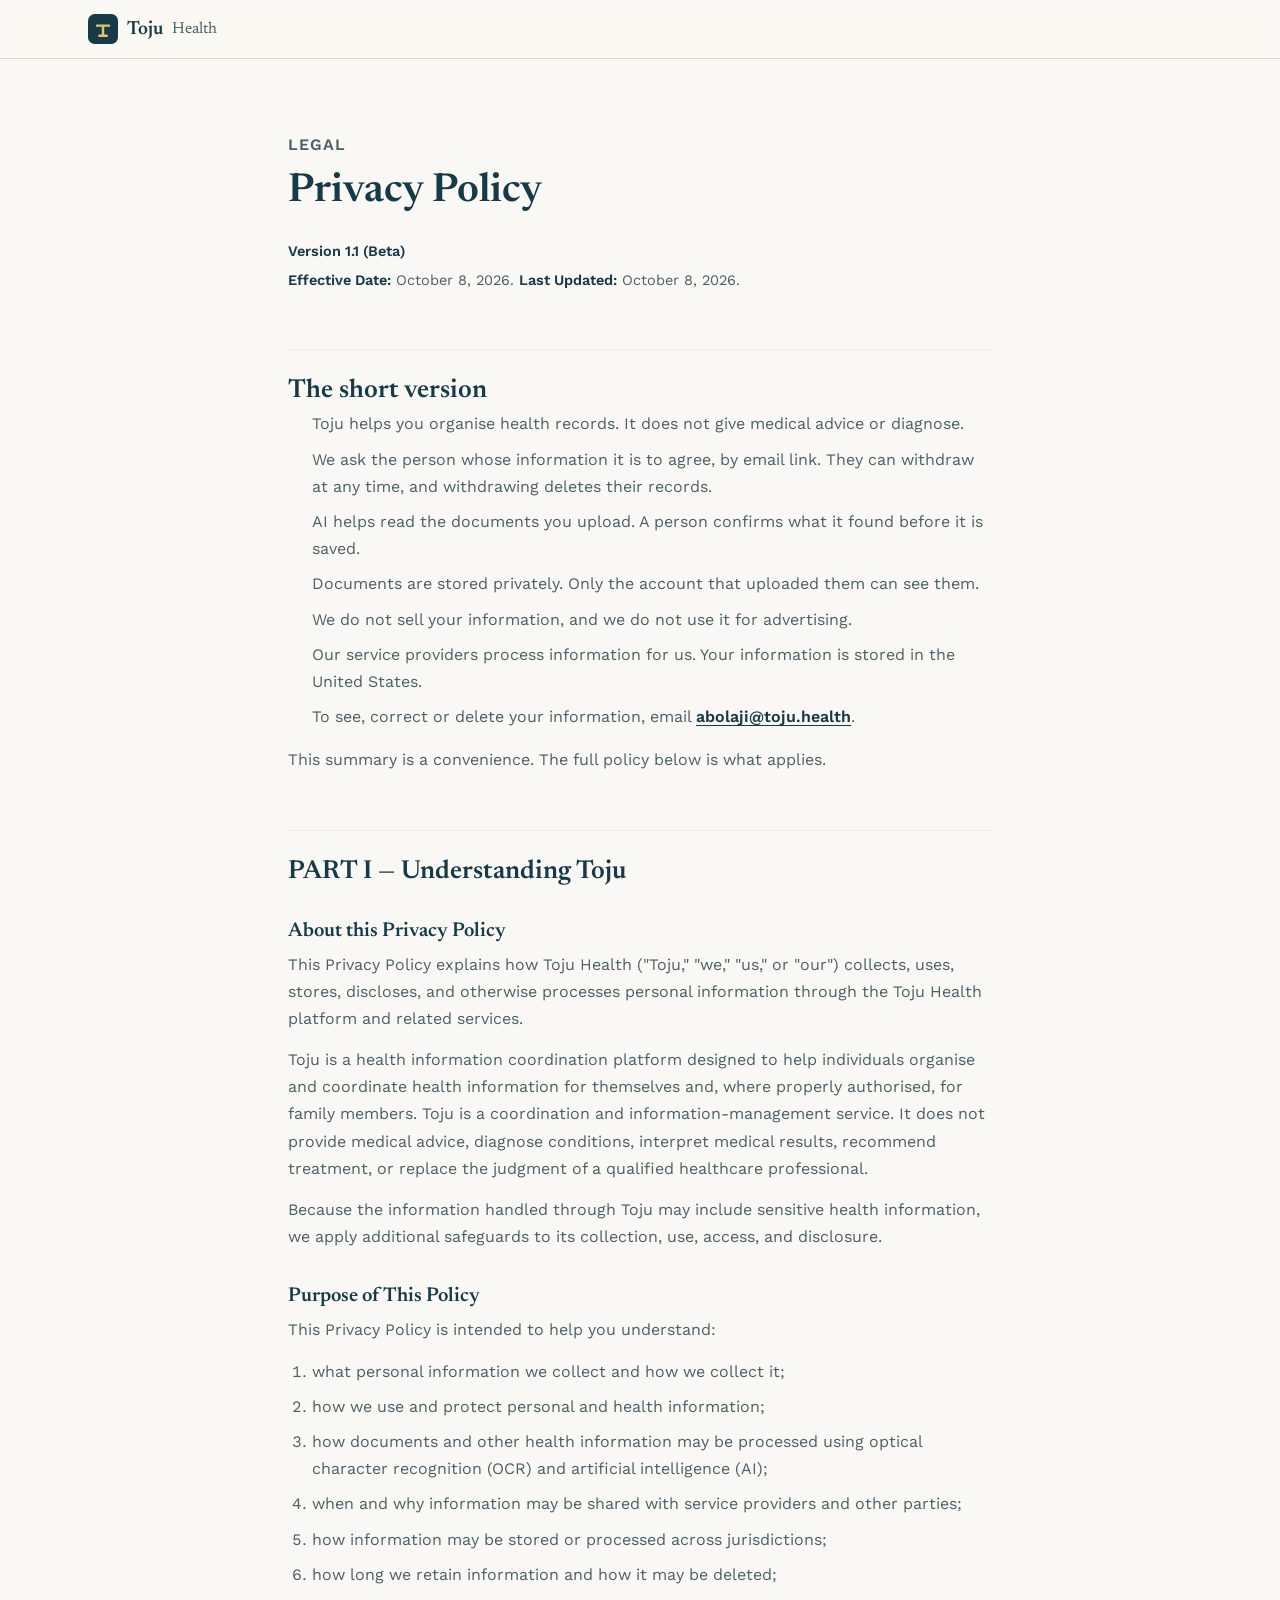
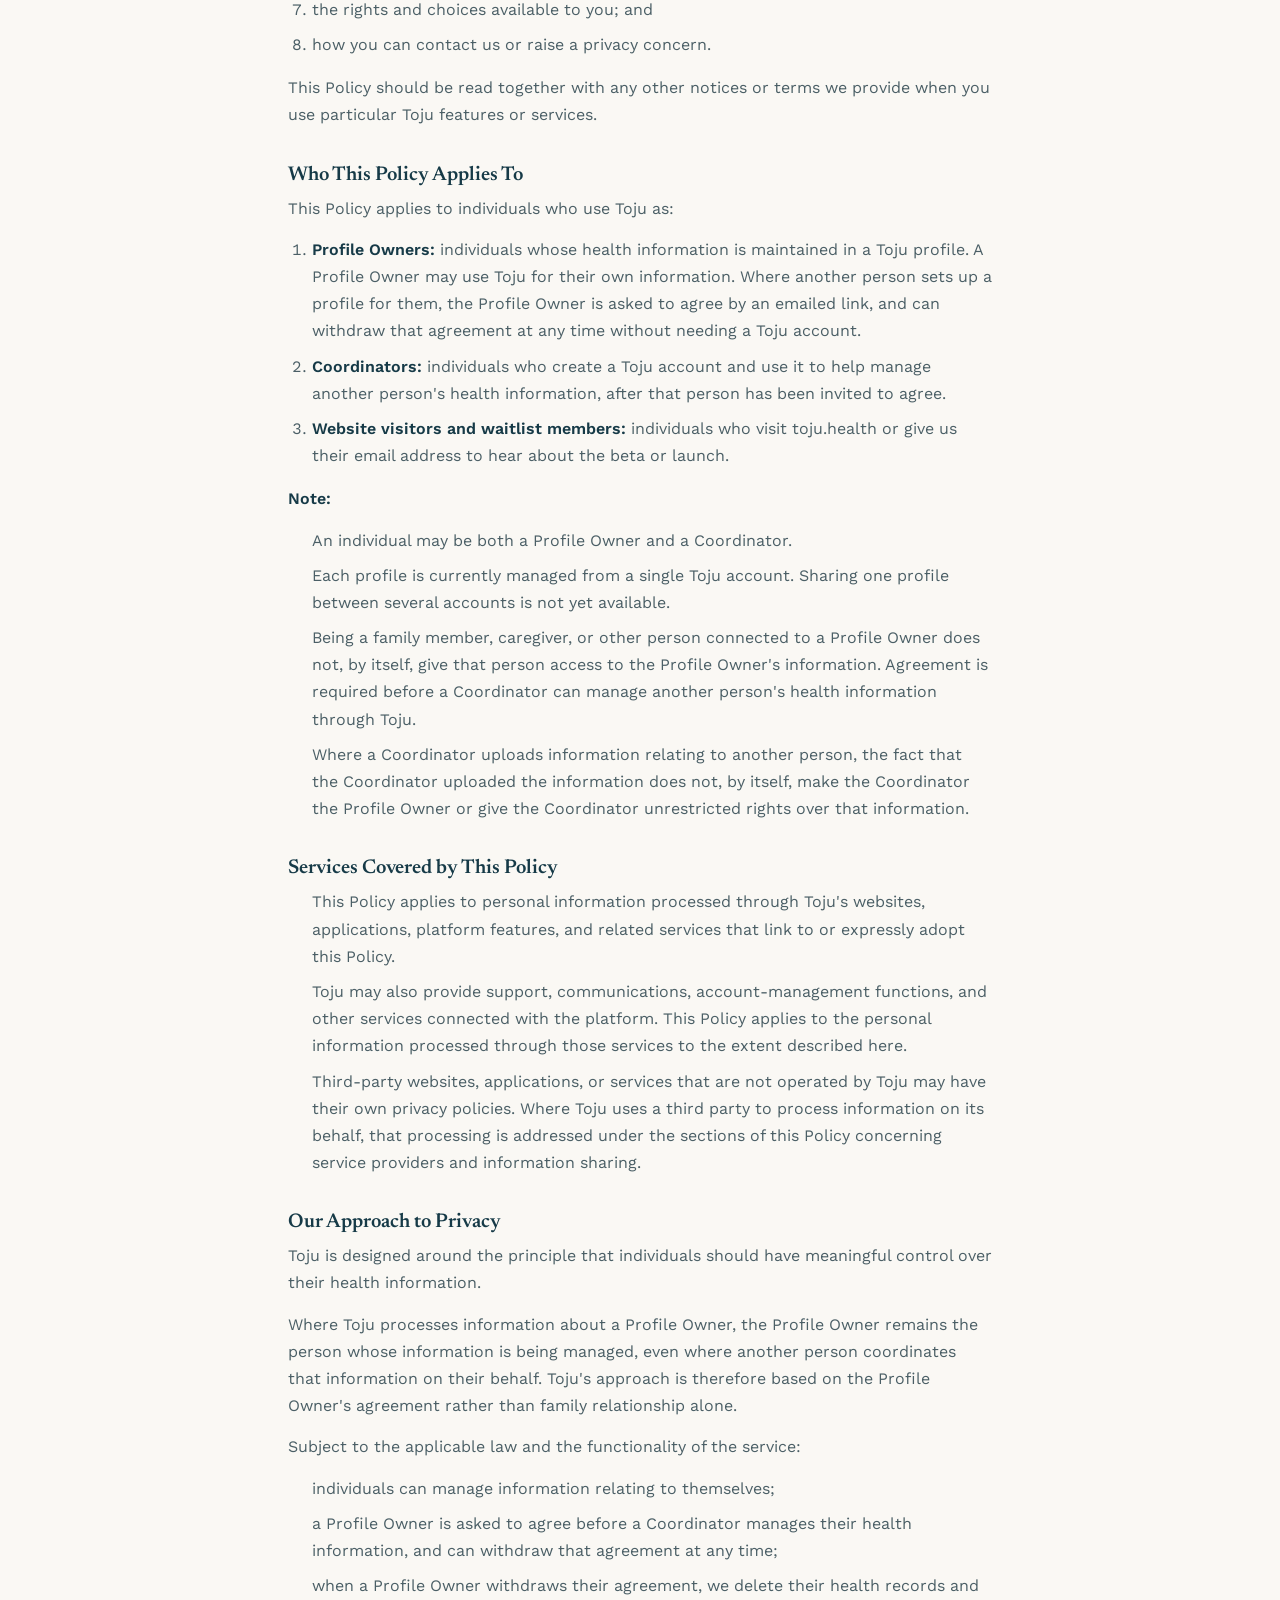
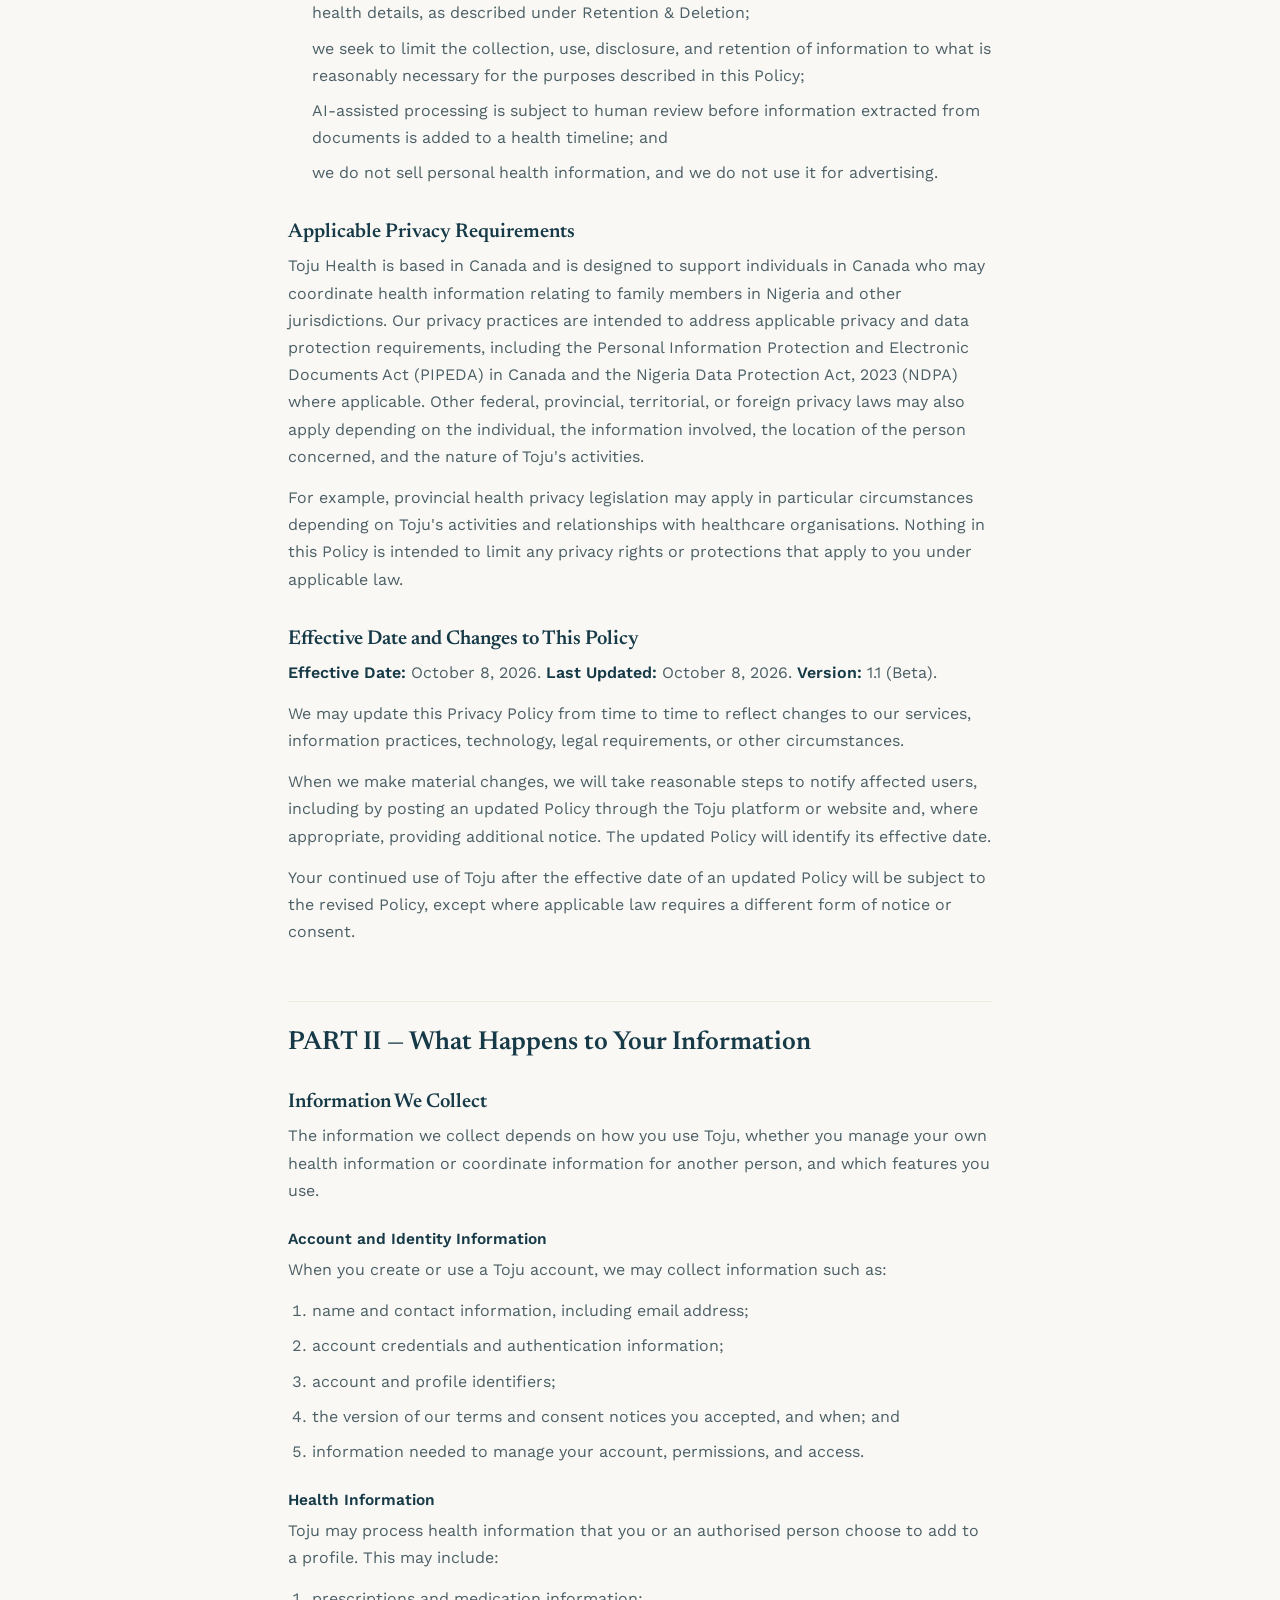
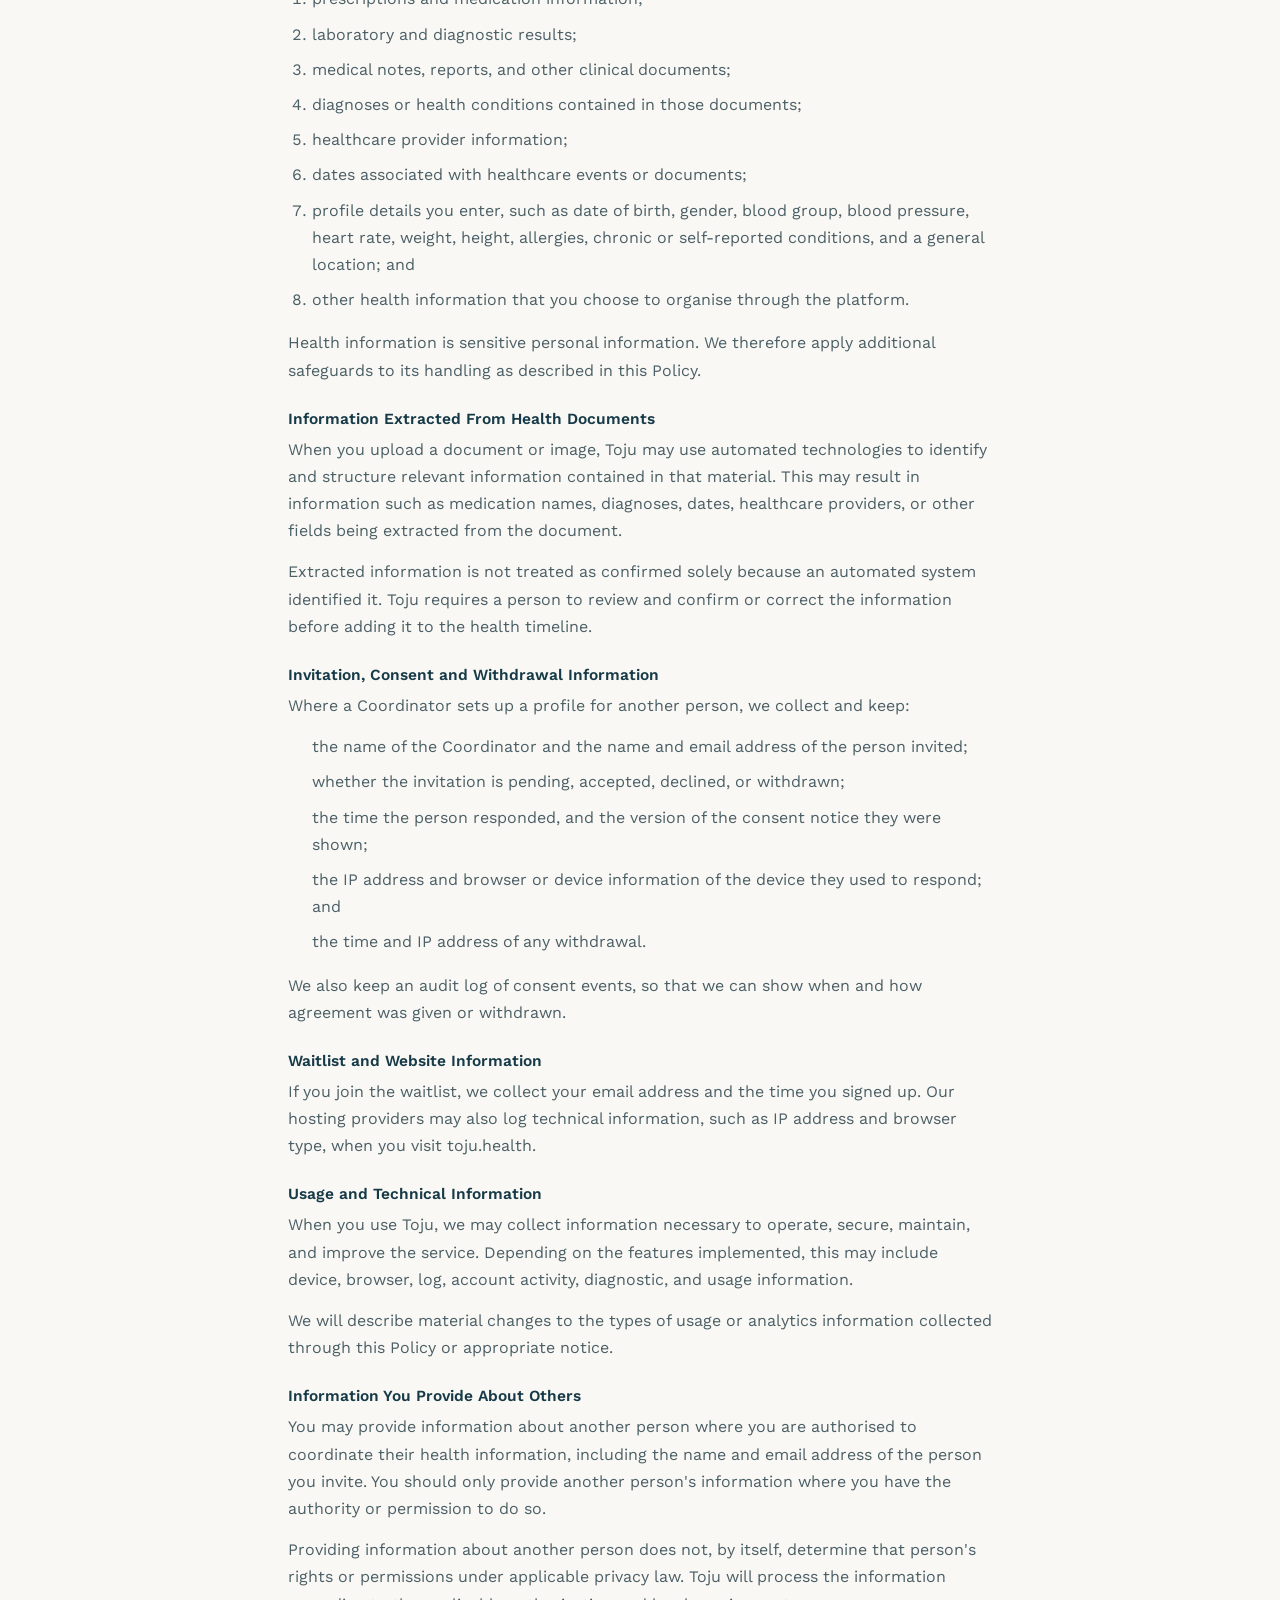
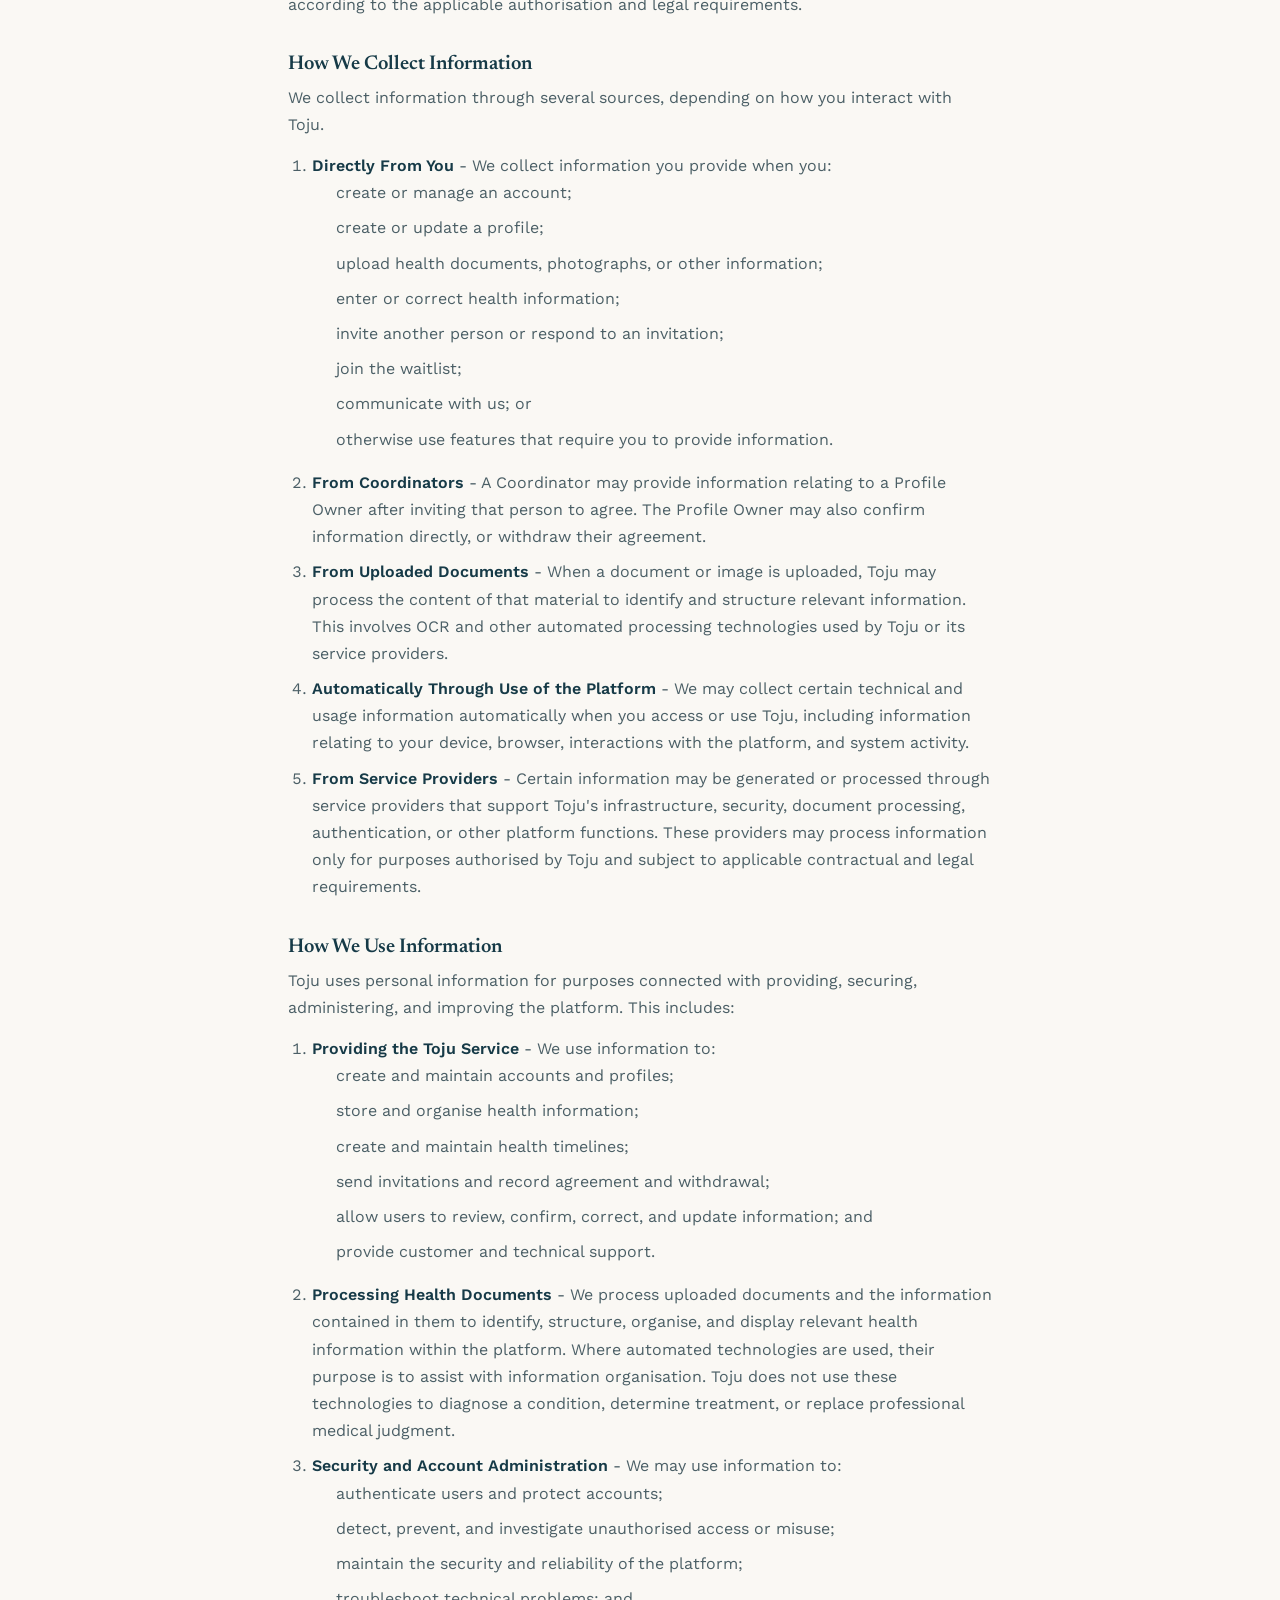
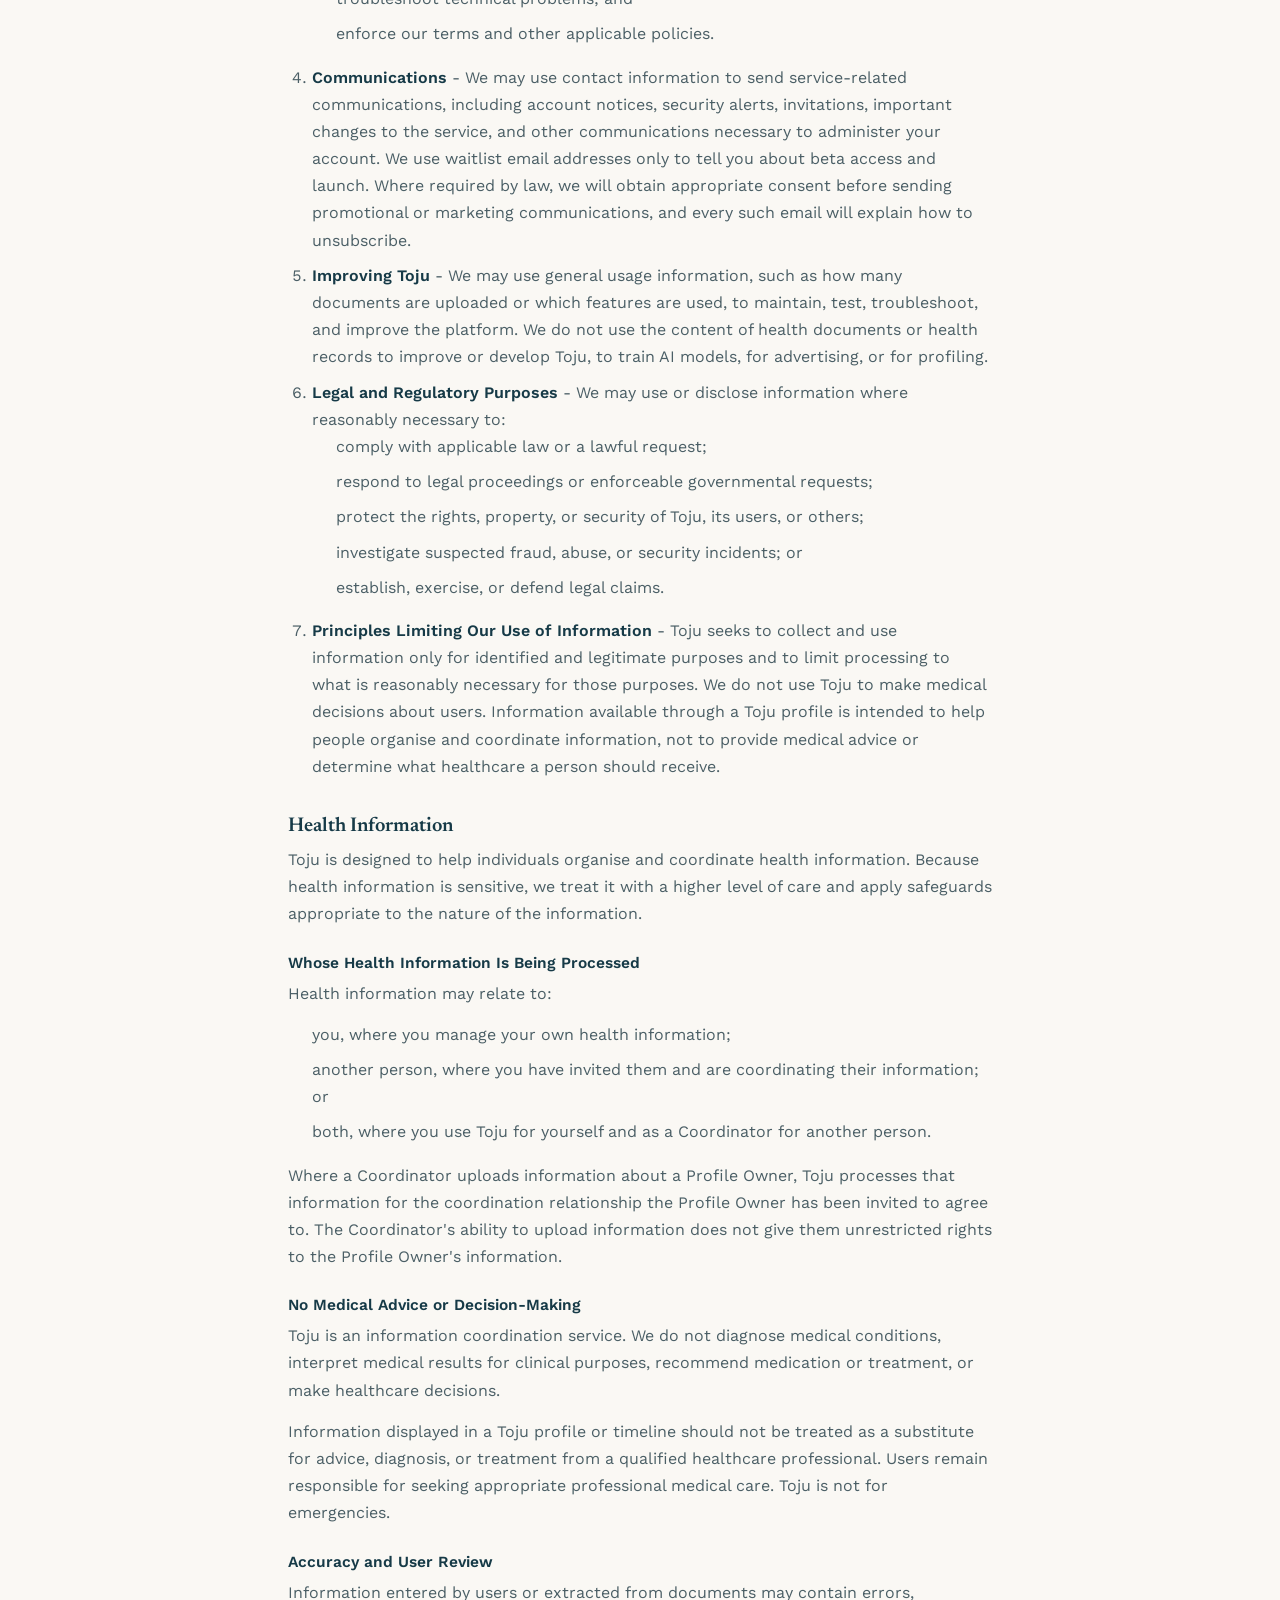
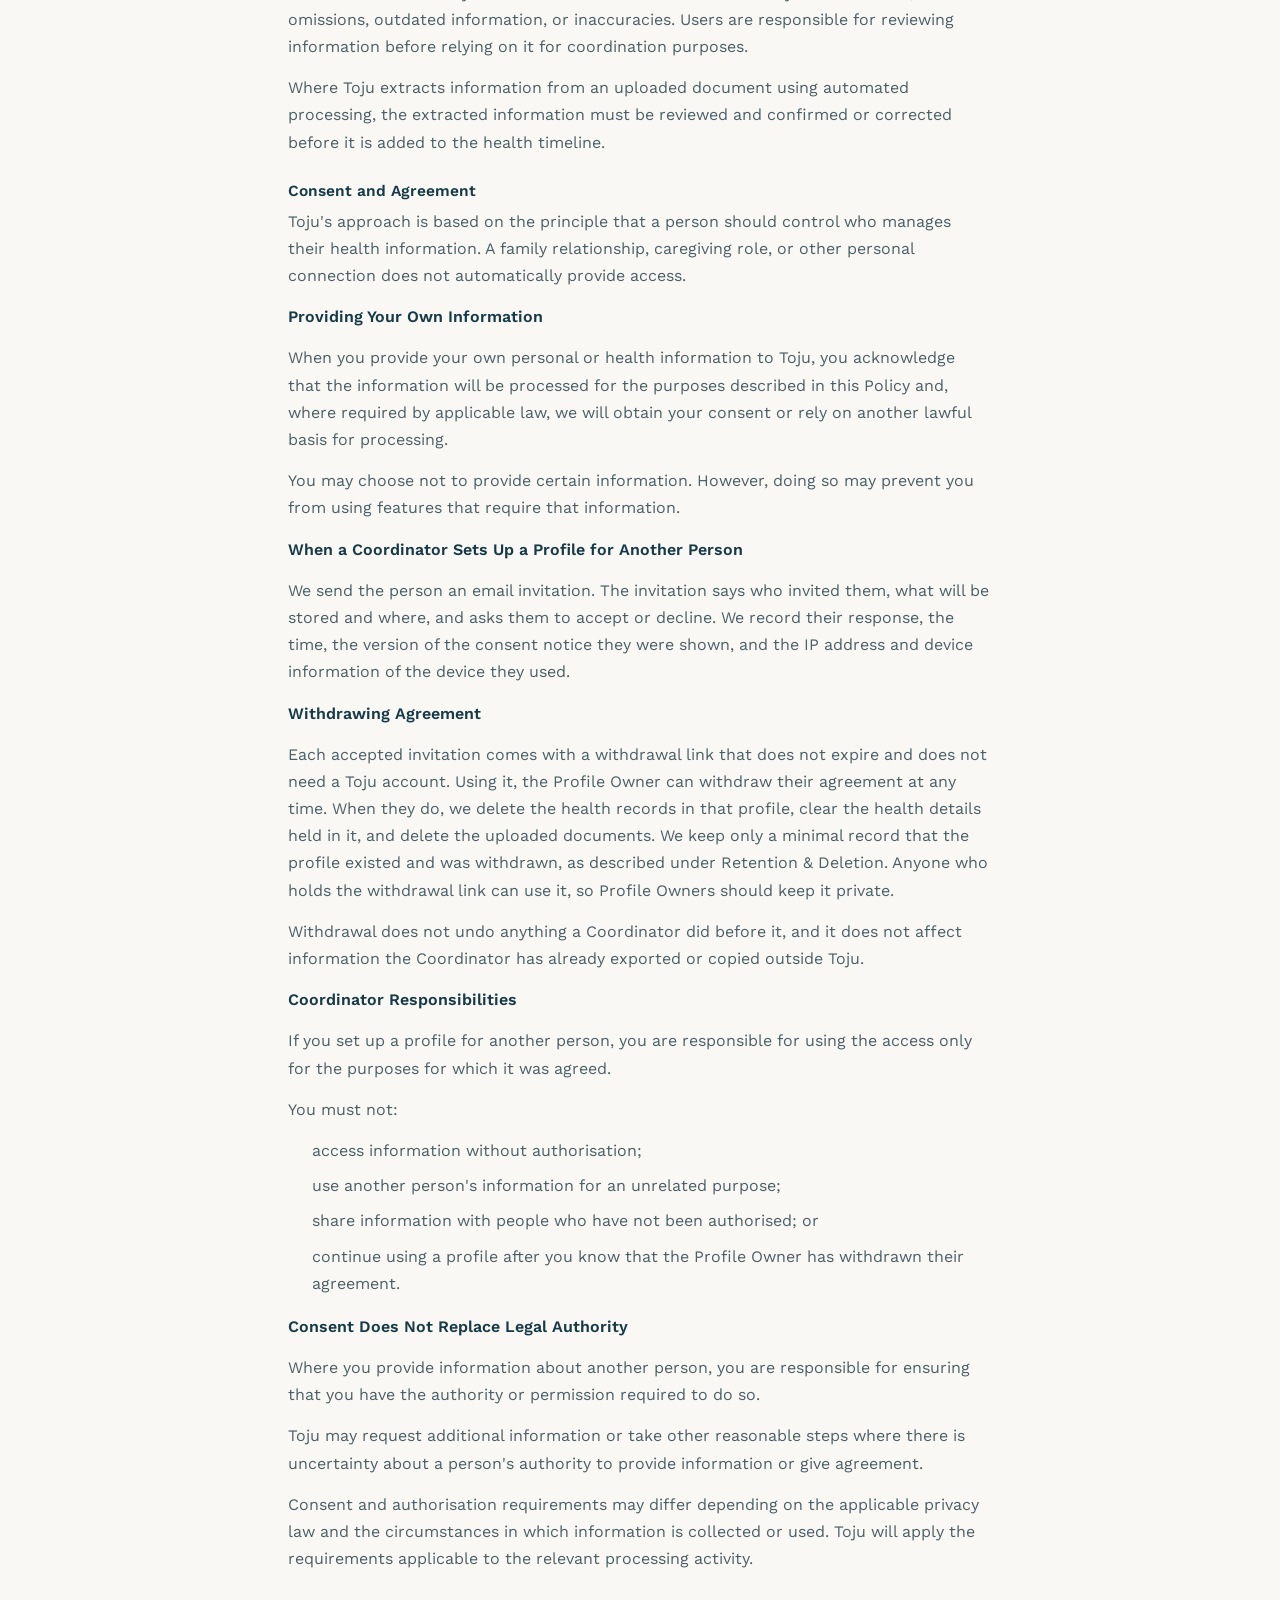
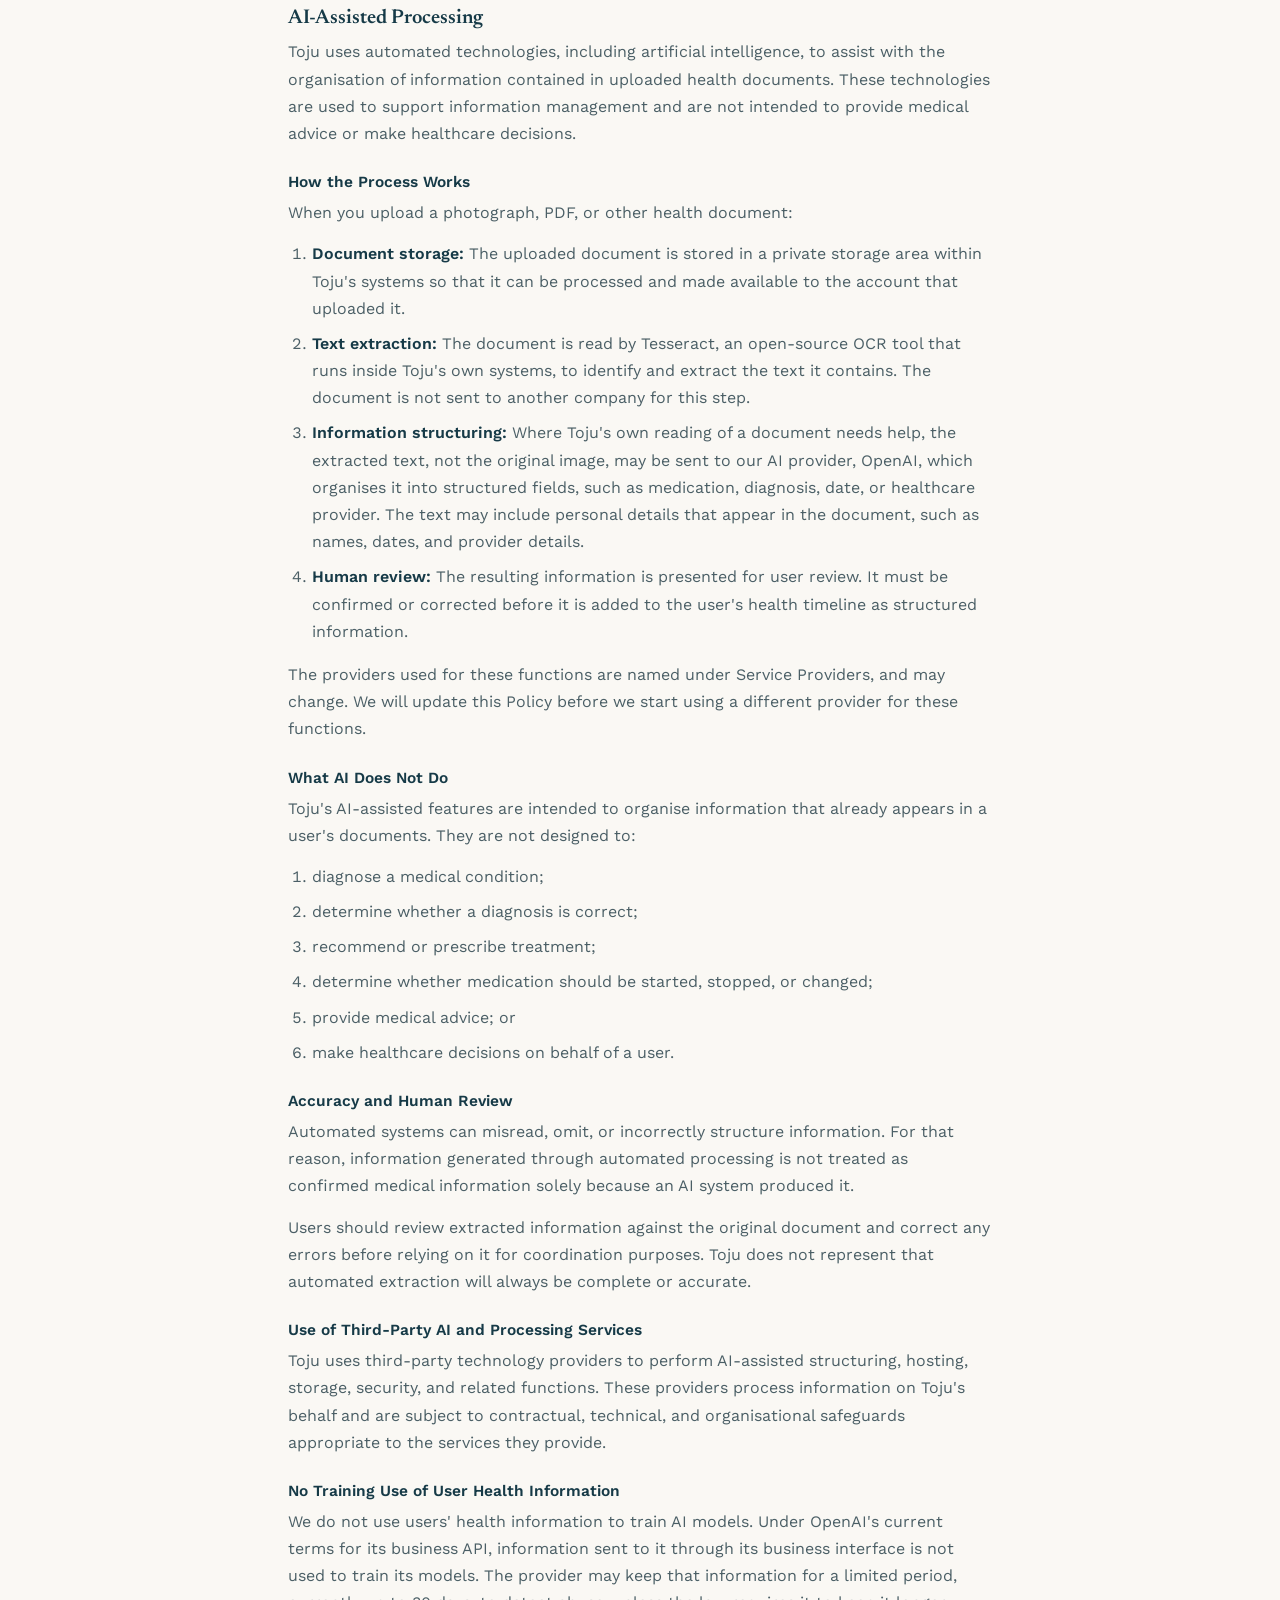
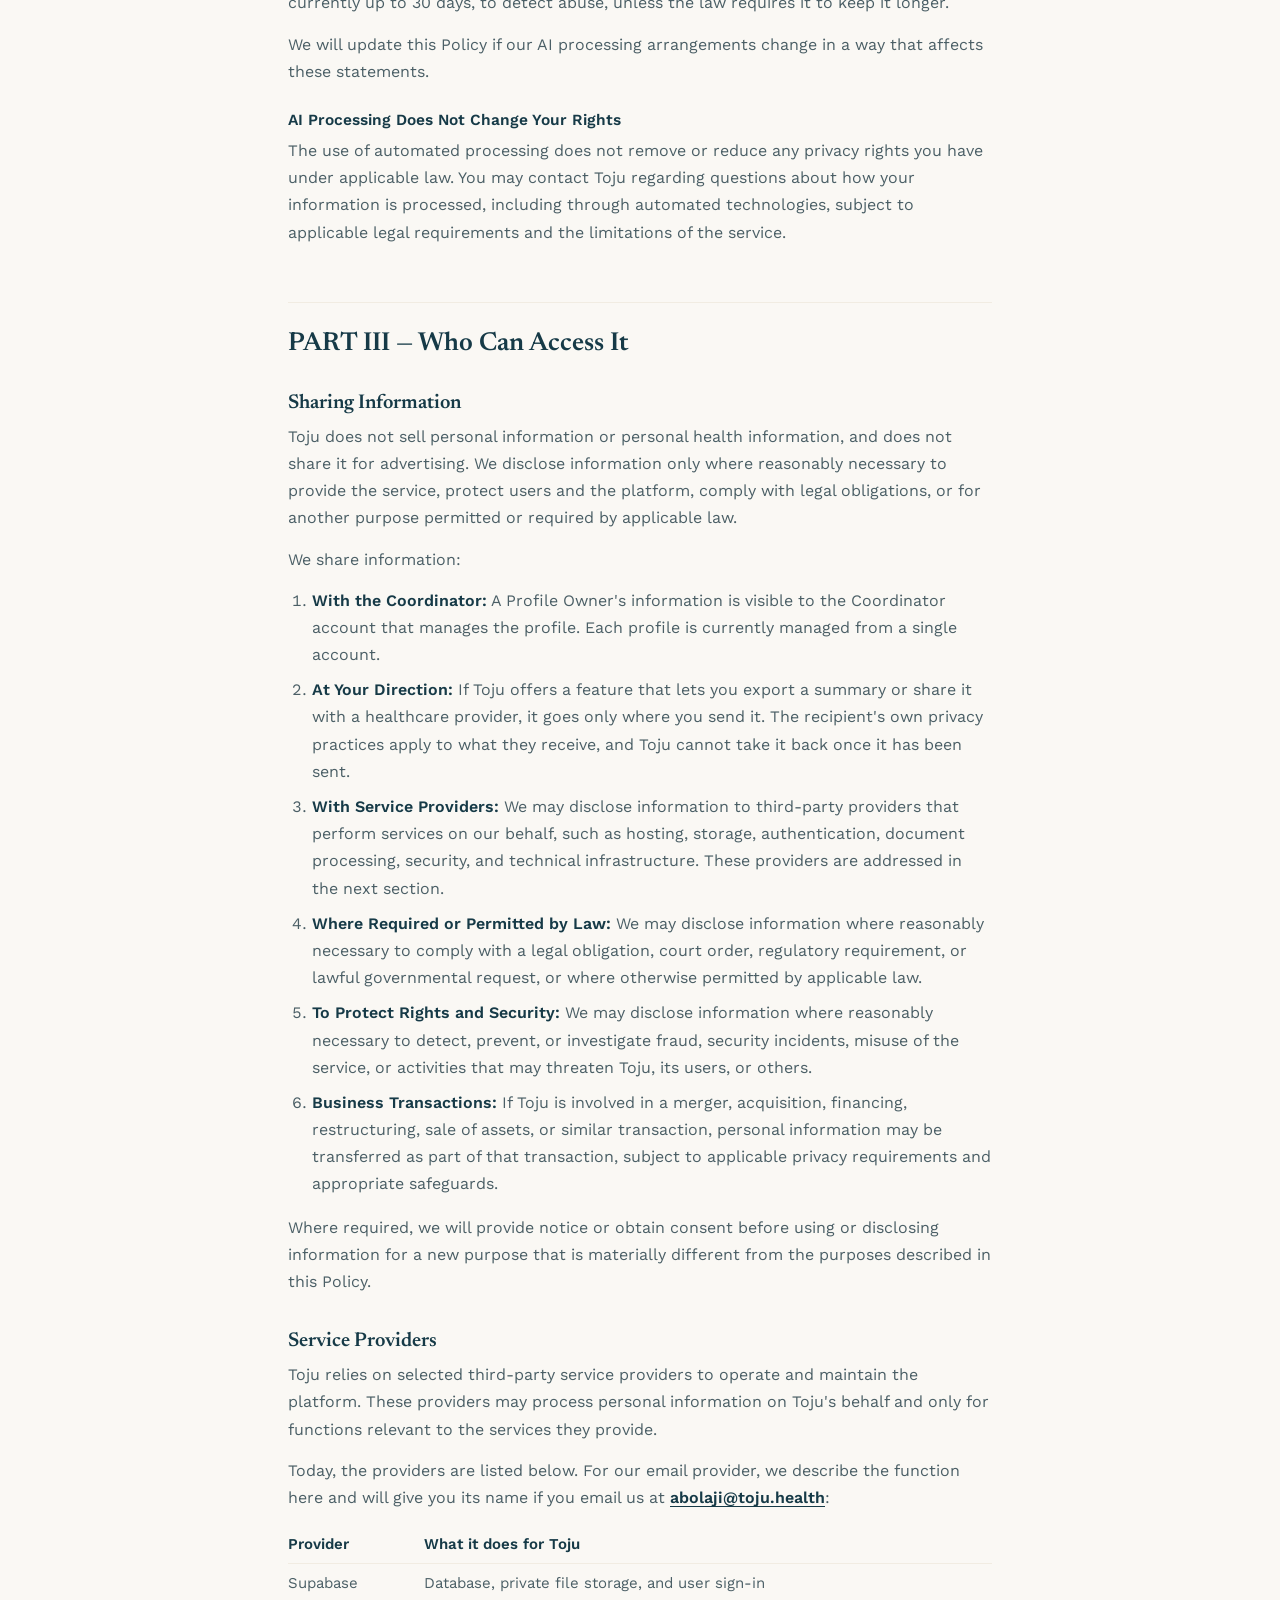
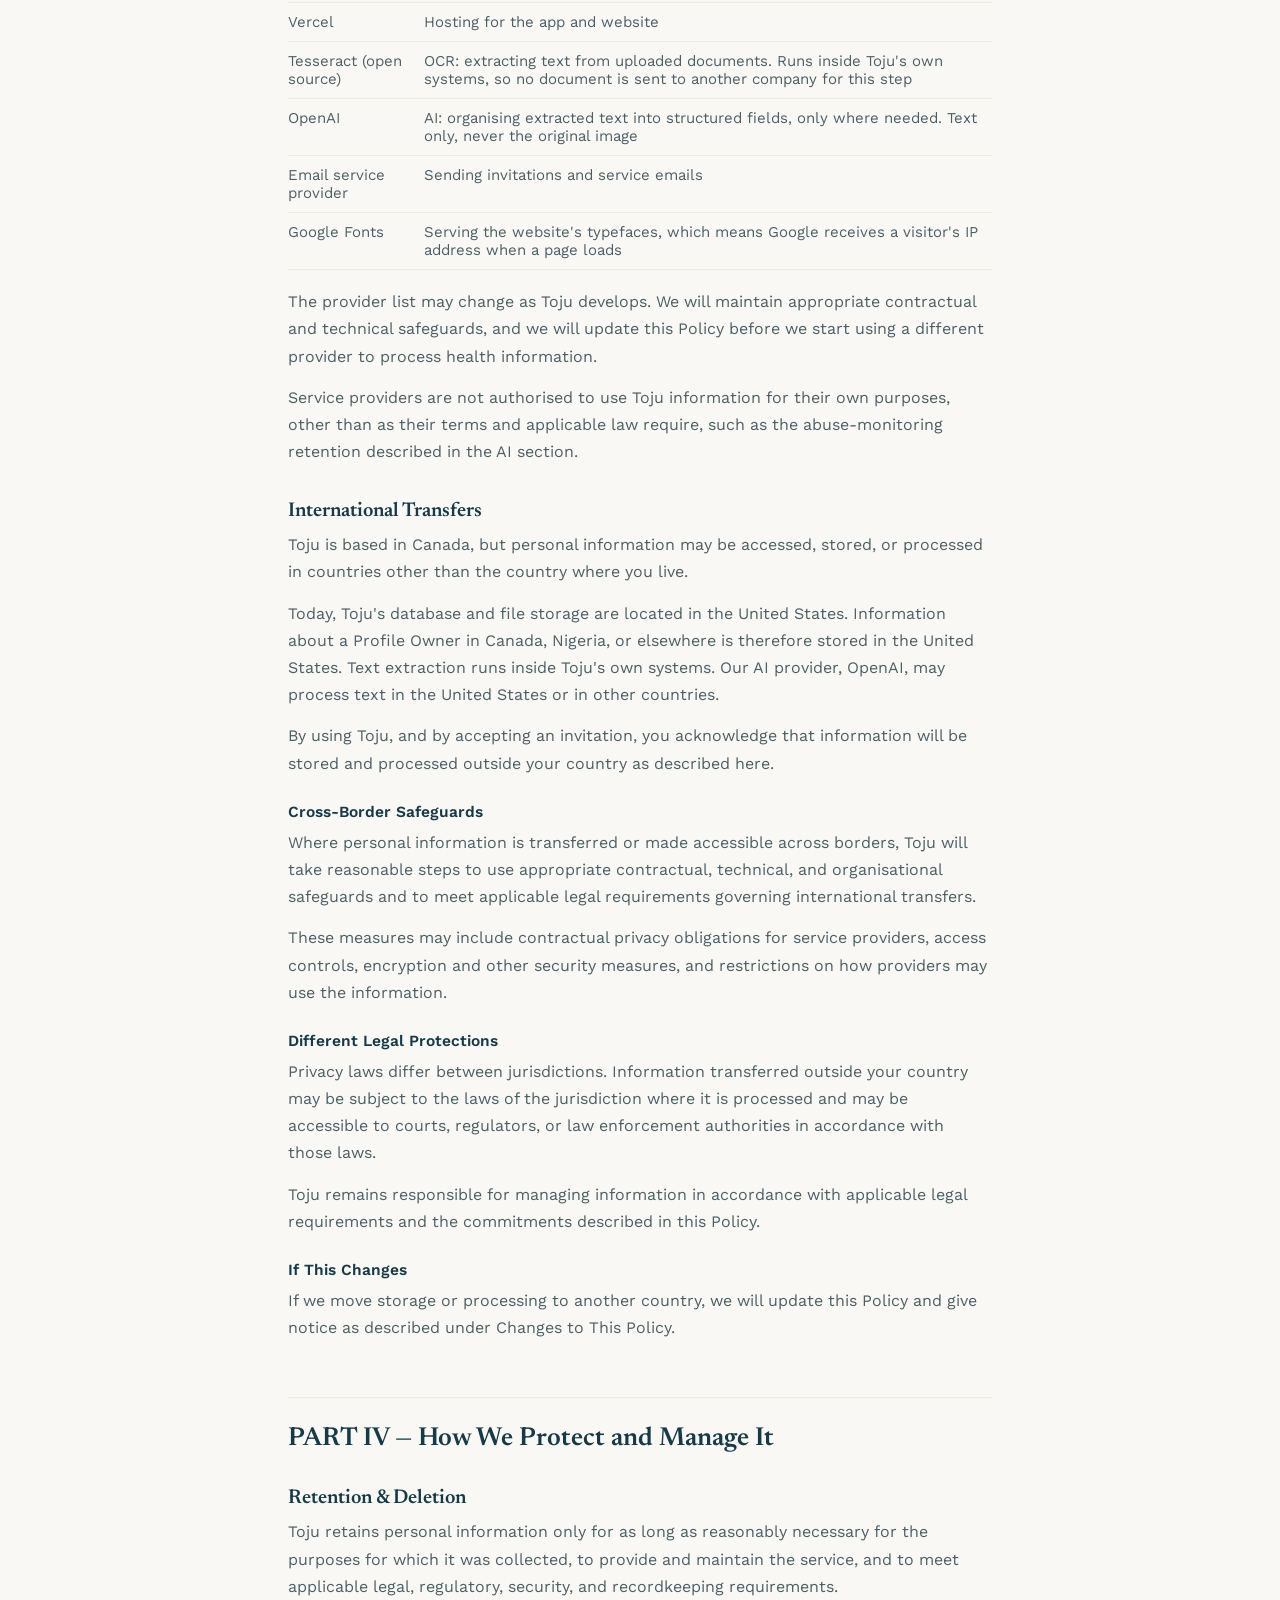
==== commit 6c23269d: "Privacy policy: name Tesseract (in-house OCR) and OpenAI (text only, where needed) Co-Authored-By: C" ====
--- a/privacy.html
+++ b/privacy.html
@@ -119,7 +119,7 @@
 <p>Toju uses automated technologies, including artificial intelligence, to assist with the organisation of information contained in uploaded health documents. These technologies are used to support information management and are not intended to provide medical advice or make healthcare decisions.</p>
 <h4>How the Process Works</h4>
 <p>When you upload a photograph, PDF, or other health document:</p>
-<ol><li><strong>Document storage:</strong> The uploaded document is stored in a private storage area within Toju's systems so that it can be processed and made available to the account that uploaded it.</li><li><strong>Text extraction:</strong> The document is sent to our OCR service provider to identify and extract the text it contains.</li><li><strong>Information structuring:</strong> The extracted text, not the original image, is then sent to our AI service provider, which organises it into structured fields, such as medication, diagnosis, date, or healthcare provider. The text may include personal details that appear in the document, such as names, dates, and provider details.</li><li><strong>Human review:</strong> The resulting information is presented for user review. It must be confirmed or corrected before it is added to the user's health timeline as structured information.</li></ol>
+<ol><li><strong>Document storage:</strong> The uploaded document is stored in a private storage area within Toju's systems so that it can be processed and made available to the account that uploaded it.</li><li><strong>Text extraction:</strong> The document is read by Tesseract, an open-source OCR tool that runs inside Toju's own systems, to identify and extract the text it contains. The document is not sent to another company for this step.</li><li><strong>Information structuring:</strong> Where Toju's own reading of a document needs help, the extracted text, not the original image, may be sent to our AI provider, OpenAI, which organises it into structured fields, such as medication, diagnosis, date, or healthcare provider. The text may include personal details that appear in the document, such as names, dates, and provider details.</li><li><strong>Human review:</strong> The resulting information is presented for user review. It must be confirmed or corrected before it is added to the user's health timeline as structured information.</li></ol>
 <p>The providers used for these functions are named under Service Providers, and may change. We will update this Policy before we start using a different provider for these functions.</p>
 <h4>What AI Does Not Do</h4>
 <p>Toju's AI-assisted features are intended to organise information that already appears in a user's documents. They are not designed to:</p>
@@ -128,9 +128,9 @@
 <p>Automated systems can misread, omit, or incorrectly structure information. For that reason, information generated through automated processing is not treated as confirmed medical information solely because an AI system produced it.</p>
 <p>Users should review extracted information against the original document and correct any errors before relying on it for coordination purposes. Toju does not represent that automated extraction will always be complete or accurate.</p>
 <h4>Use of Third-Party AI and Processing Services</h4>
-<p>Toju uses third-party technology providers to perform OCR, AI-assisted structuring, hosting, storage, security, and related functions. These providers process information on Toju's behalf and are subject to contractual, technical, and organisational safeguards appropriate to the services they provide.</p>
+<p>Toju uses third-party technology providers to perform AI-assisted structuring, hosting, storage, security, and related functions. These providers process information on Toju's behalf and are subject to contractual, technical, and organisational safeguards appropriate to the services they provide.</p>
 <h4>No Training Use of User Health Information</h4>
-<p>We do not use users' health information to train AI models. Under our AI provider's current terms, information sent to it through its business interface is not used to train its models. The provider may keep that information for a limited period, currently up to 30 days, to detect abuse, unless the law requires it to keep it longer.</p>
+<p>We do not use users' health information to train AI models. Under OpenAI's current terms for its business API, information sent to it through its business interface is not used to train its models. The provider may keep that information for a limited period, currently up to 30 days, to detect abuse, unless the law requires it to keep it longer.</p>
 <p>We will update this Policy if our AI processing arrangements change in a way that affects these statements.</p>
 <h4>AI Processing Does Not Change Your Rights</h4>
 <p>The use of automated processing does not remove or reduce any privacy rights you have under applicable law. You may contact Toju regarding questions about how your information is processed, including through automated technologies, subject to applicable legal requirements and the limitations of the service.</p>
@@ -142,13 +142,13 @@
 <p>Where required, we will provide notice or obtain consent before using or disclosing information for a new purpose that is materially different from the purposes described in this Policy.</p>
 <h3>Service Providers</h3>
 <p>Toju relies on selected third-party service providers to operate and maintain the platform. These providers may process personal information on Toju's behalf and only for functions relevant to the services they provide.</p>
-<p>Today, the providers are listed below. For our OCR, AI, and email providers, we describe the function here and will give you the provider's name if you email us at <a href="mailto:abolaji@toju.health">abolaji@toju.health</a>:</p>
-<div class="legal__table"><table><tr><th>Provider</th><th>What it does for Toju</th></tr><tr><td>Supabase</td><td>Database, private file storage, and user sign-in</td></tr><tr><td>Vercel</td><td>Hosting for the app and website</td></tr><tr><td>OCR service provider</td><td>OCR: extracting text from uploaded documents</td></tr><tr><td>AI service provider</td><td>AI: organising extracted text into structured fields</td></tr><tr><td>Email service provider</td><td>Sending invitations and service emails</td></tr><tr><td>Google Fonts</td><td>Serving the website's typefaces, which means Google receives a visitor's IP address when a page loads</td></tr></table></div>
+<p>Today, the providers are listed below. For our email provider, we describe the function here and will give you its name if you email us at <a href="mailto:abolaji@toju.health">abolaji@toju.health</a>:</p>
+<div class="legal__table"><table><tr><th>Provider</th><th>What it does for Toju</th></tr><tr><td>Supabase</td><td>Database, private file storage, and user sign-in</td></tr><tr><td>Vercel</td><td>Hosting for the app and website</td></tr><tr><td>Tesseract (open source)</td><td>OCR: extracting text from uploaded documents. Runs inside Toju's own systems, so no document is sent to another company for this step</td></tr><tr><td>OpenAI</td><td>AI: organising extracted text into structured fields, only where needed. Text only, never the original image</td></tr><tr><td>Email service provider</td><td>Sending invitations and service emails</td></tr><tr><td>Google Fonts</td><td>Serving the website's typefaces, which means Google receives a visitor's IP address when a page loads</td></tr></table></div>
 <p>The provider list may change as Toju develops. We will maintain appropriate contractual and technical safeguards, and we will update this Policy before we start using a different provider to process health information.</p>
 <p>Service providers are not authorised to use Toju information for their own purposes, other than as their terms and applicable law require, such as the abuse-monitoring retention described in the AI section.</p>
 <h3>International Transfers</h3>
 <p>Toju is based in Canada, but personal information may be accessed, stored, or processed in countries other than the country where you live.</p>
-<p>Today, Toju's database and file storage are located in the United States. Information about a Profile Owner in Canada, Nigeria, or elsewhere is therefore stored in the United States. Our OCR and AI providers may process text in the United States or in other countries.</p>
+<p>Today, Toju's database and file storage are located in the United States. Information about a Profile Owner in Canada, Nigeria, or elsewhere is therefore stored in the United States. Text extraction runs inside Toju's own systems. Our AI provider, OpenAI, may process text in the United States or in other countries.</p>
 <p>By using Toju, and by accepting an invitation, you acknowledge that information will be stored and processed outside your country as described here.</p>
 <h4>Cross-Border Safeguards</h4>
 <p>Where personal information is transferred or made accessible across borders, Toju will take reasonable steps to use appropriate contractual, technical, and organisational safeguards and to meet applicable legal requirements governing international transfers.</p>
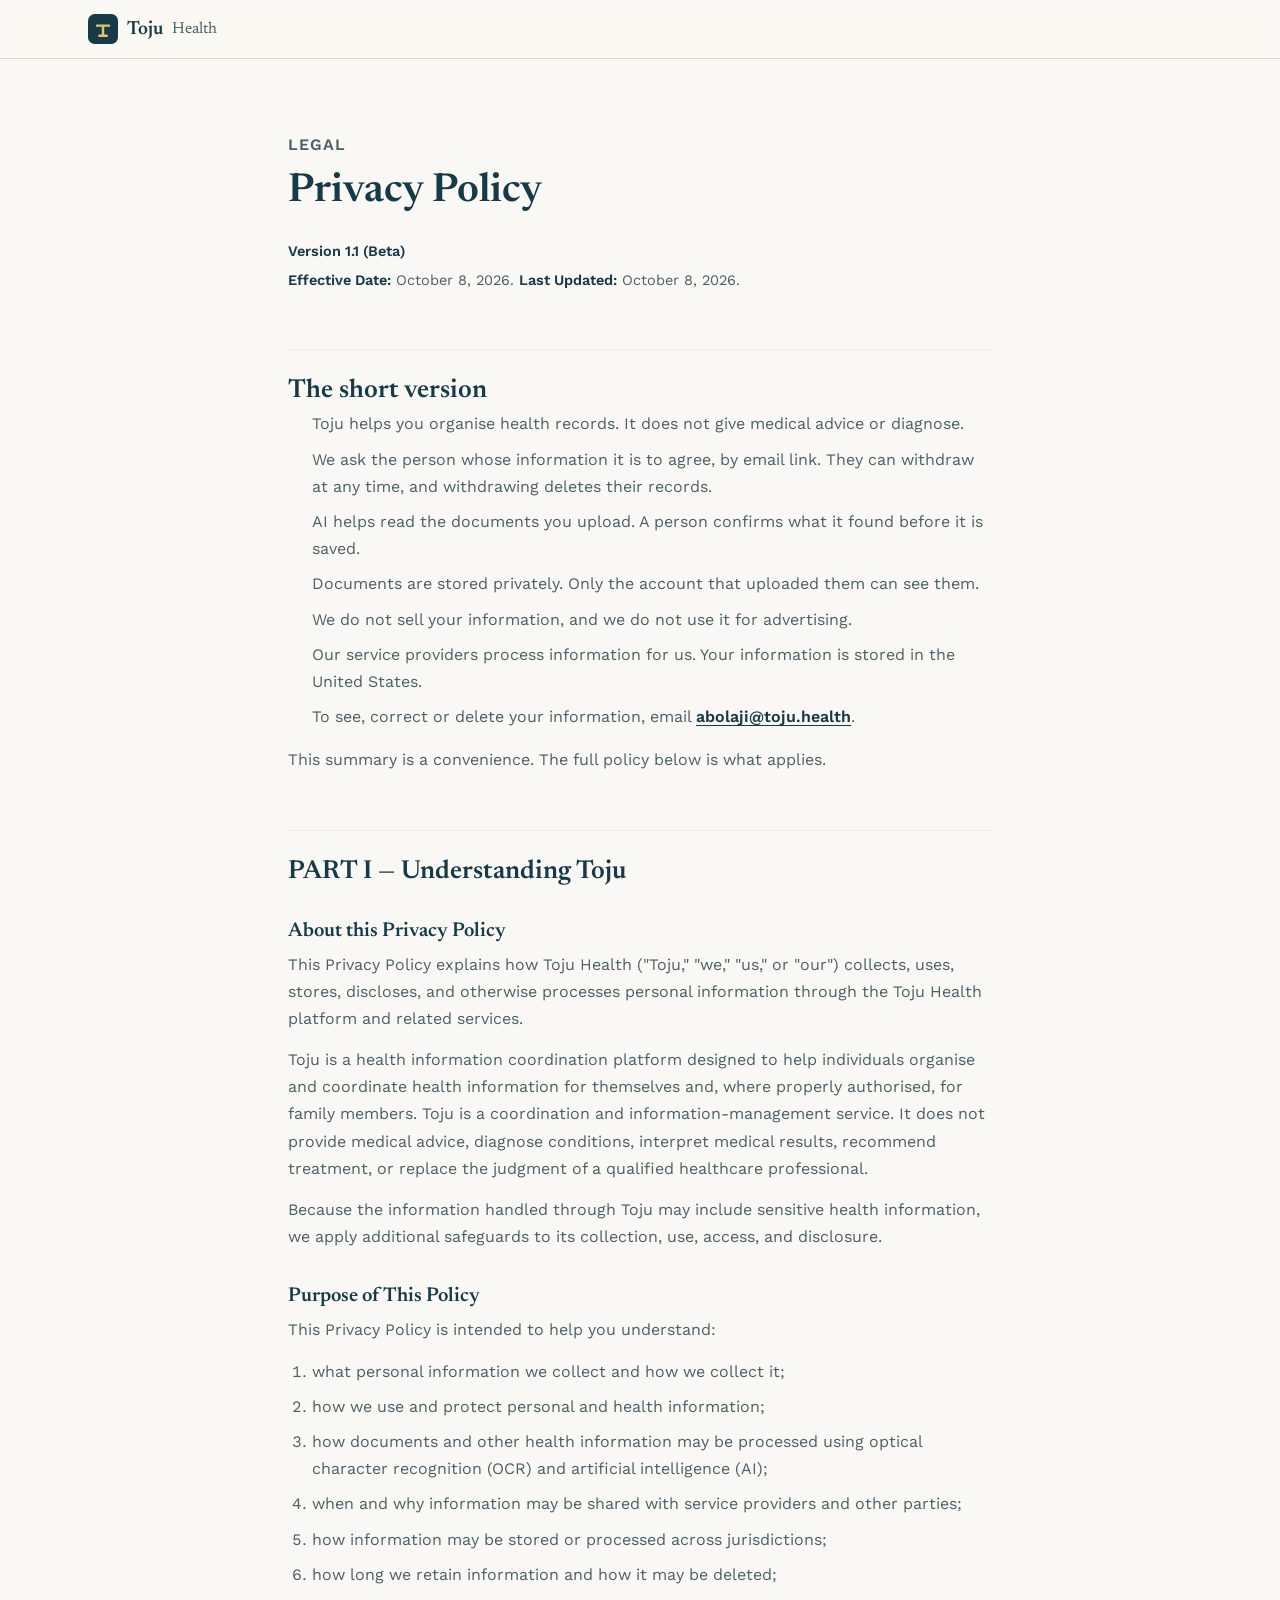
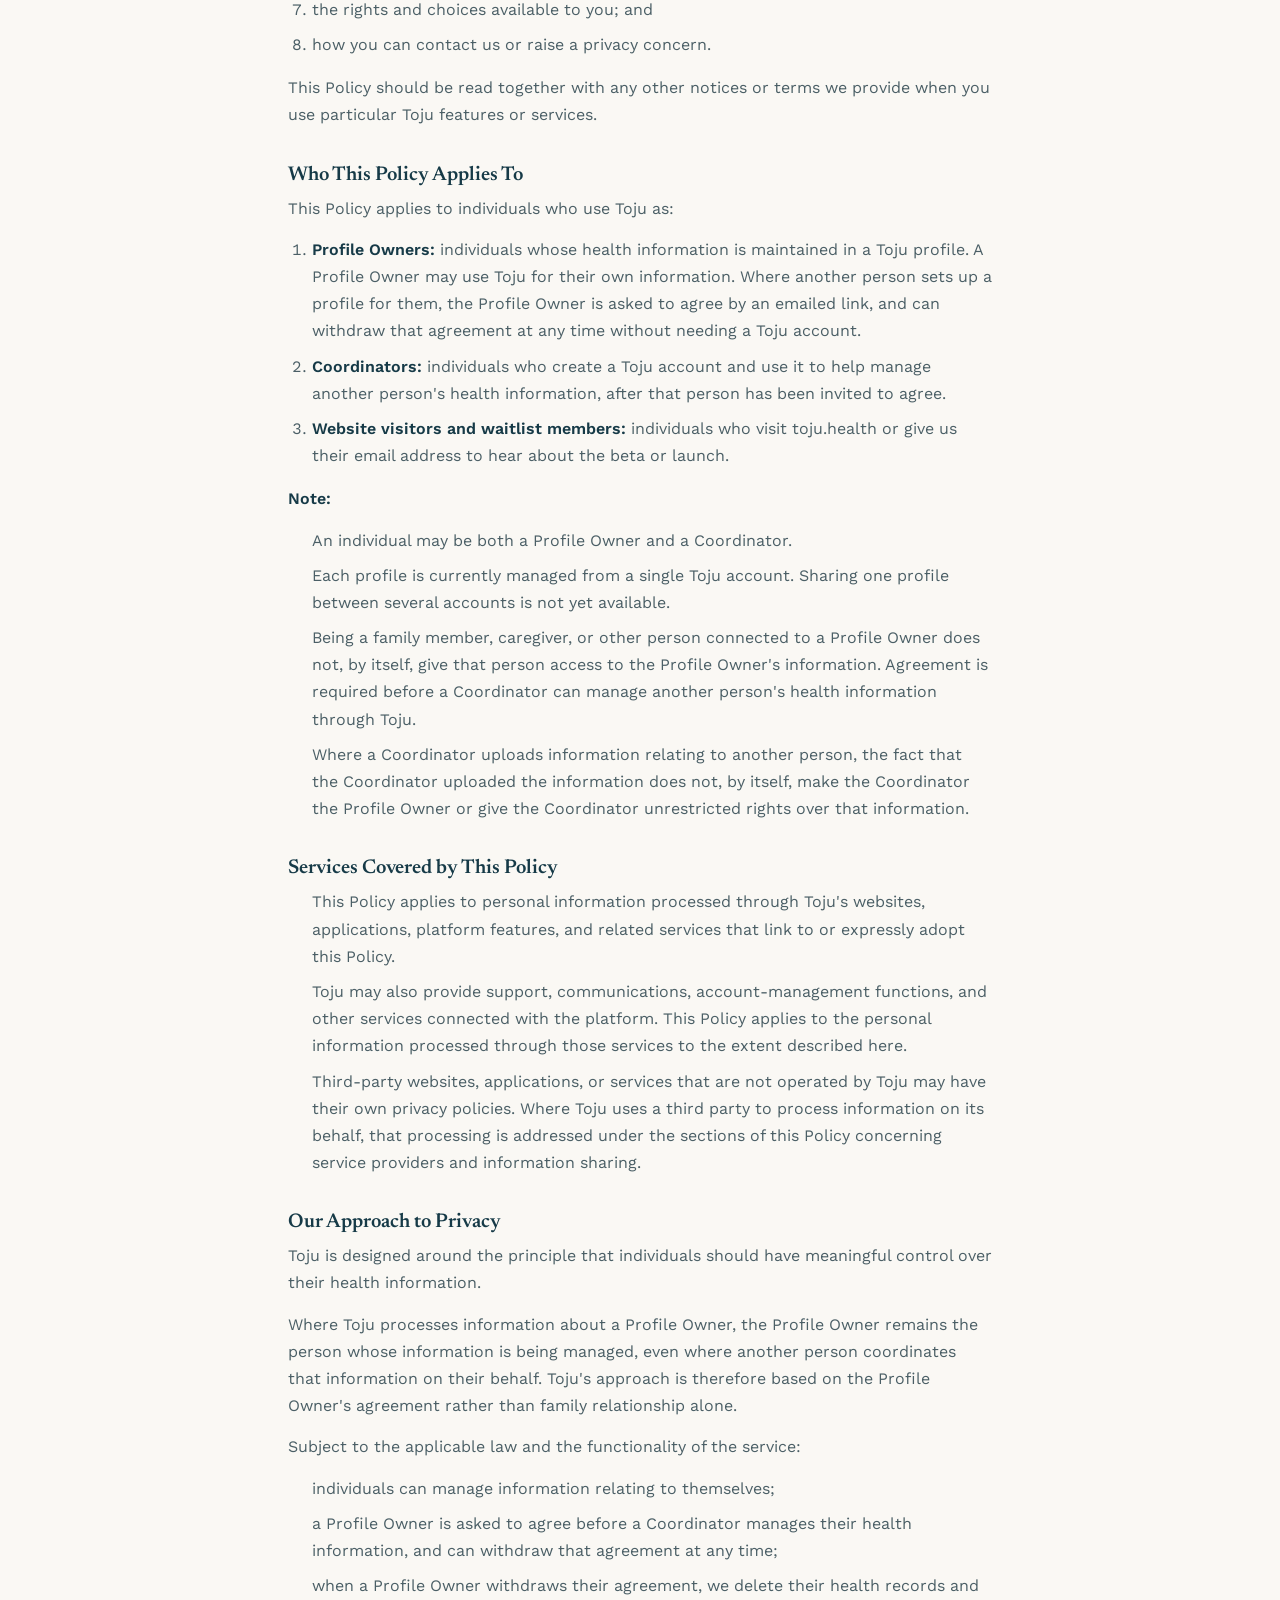
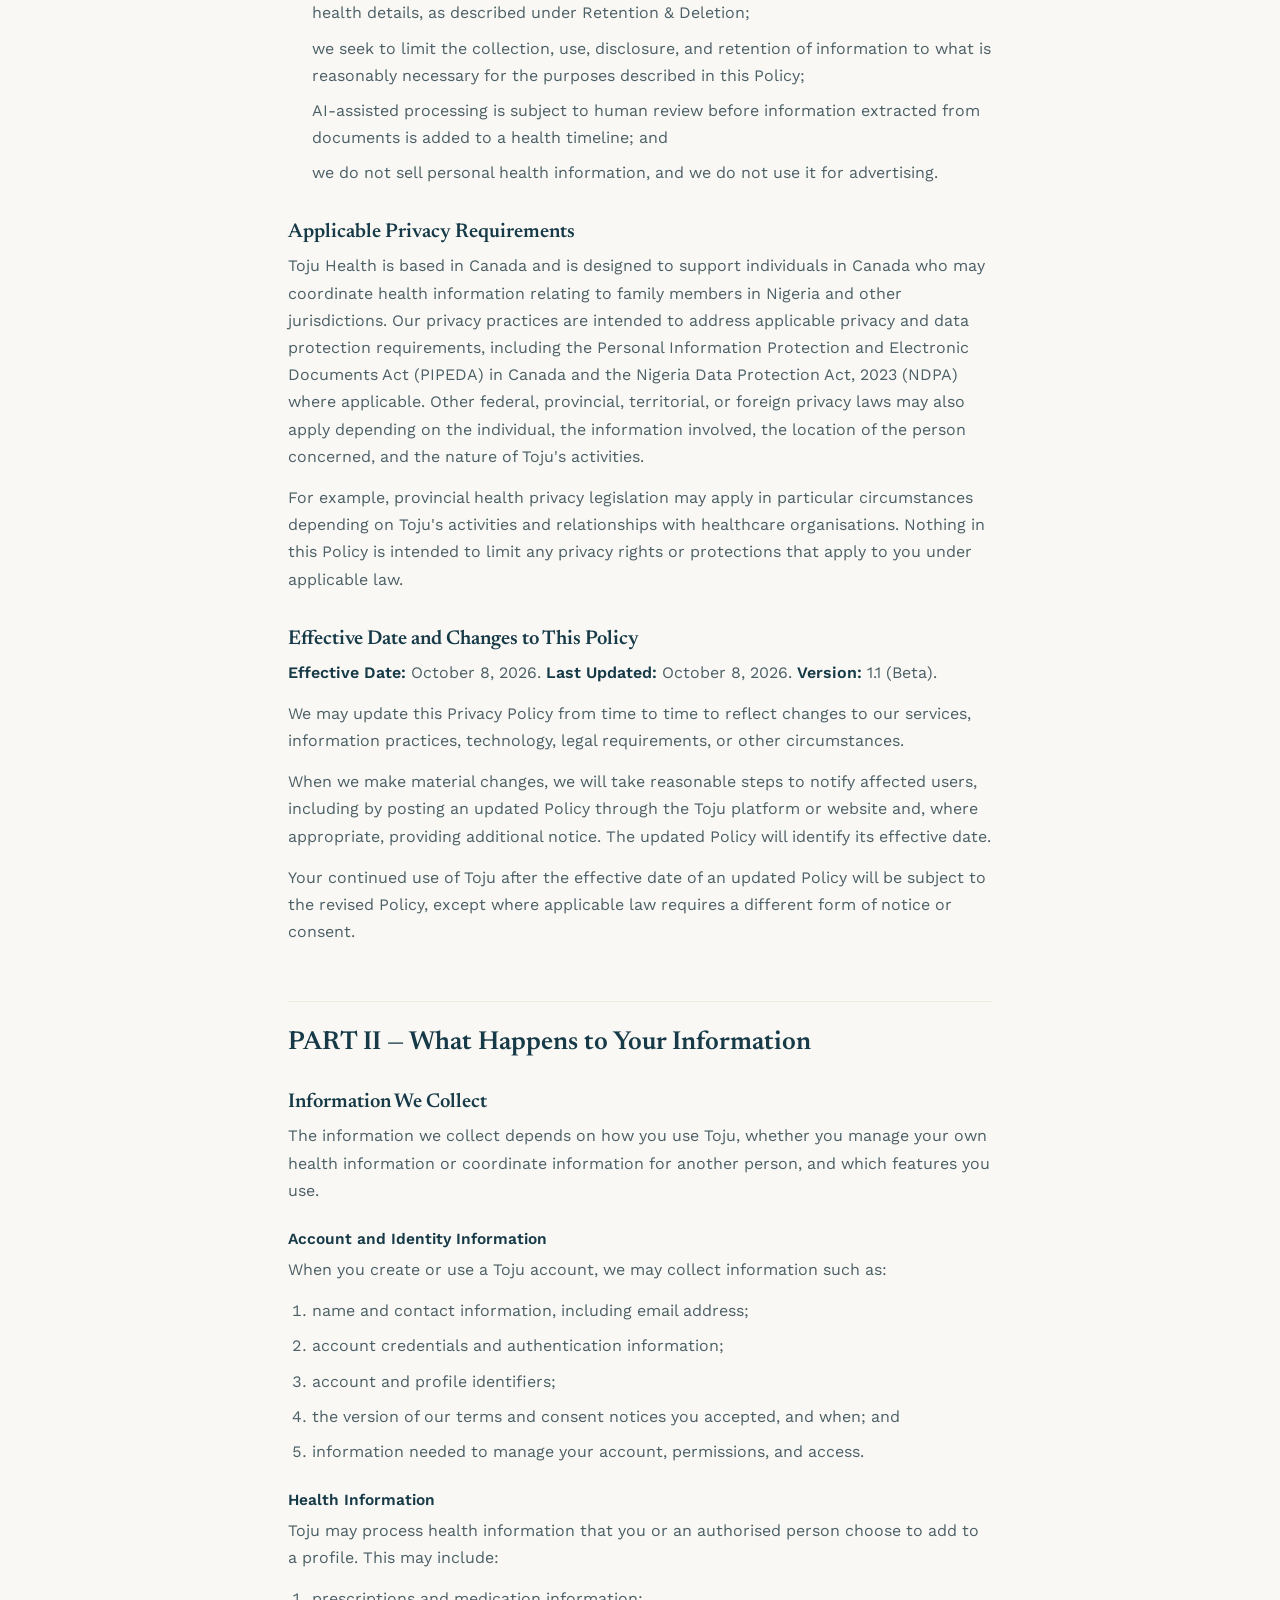
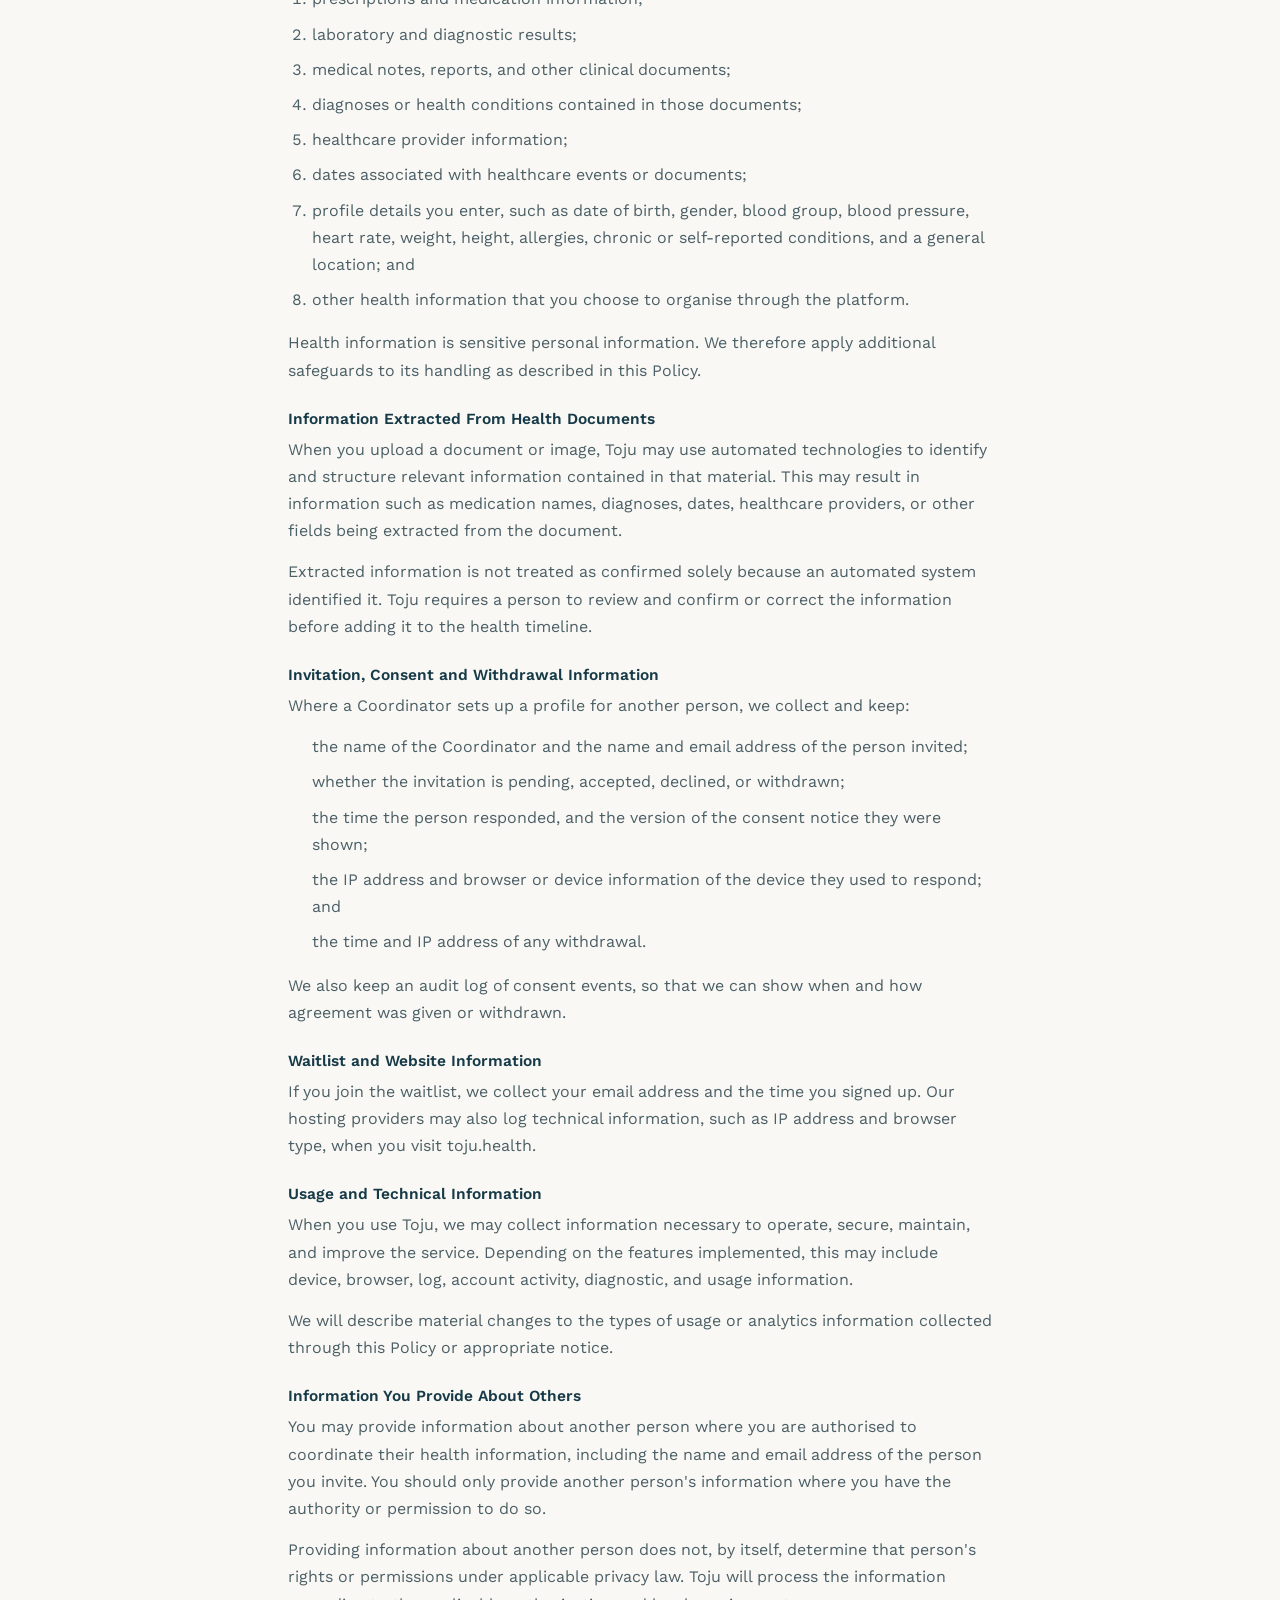
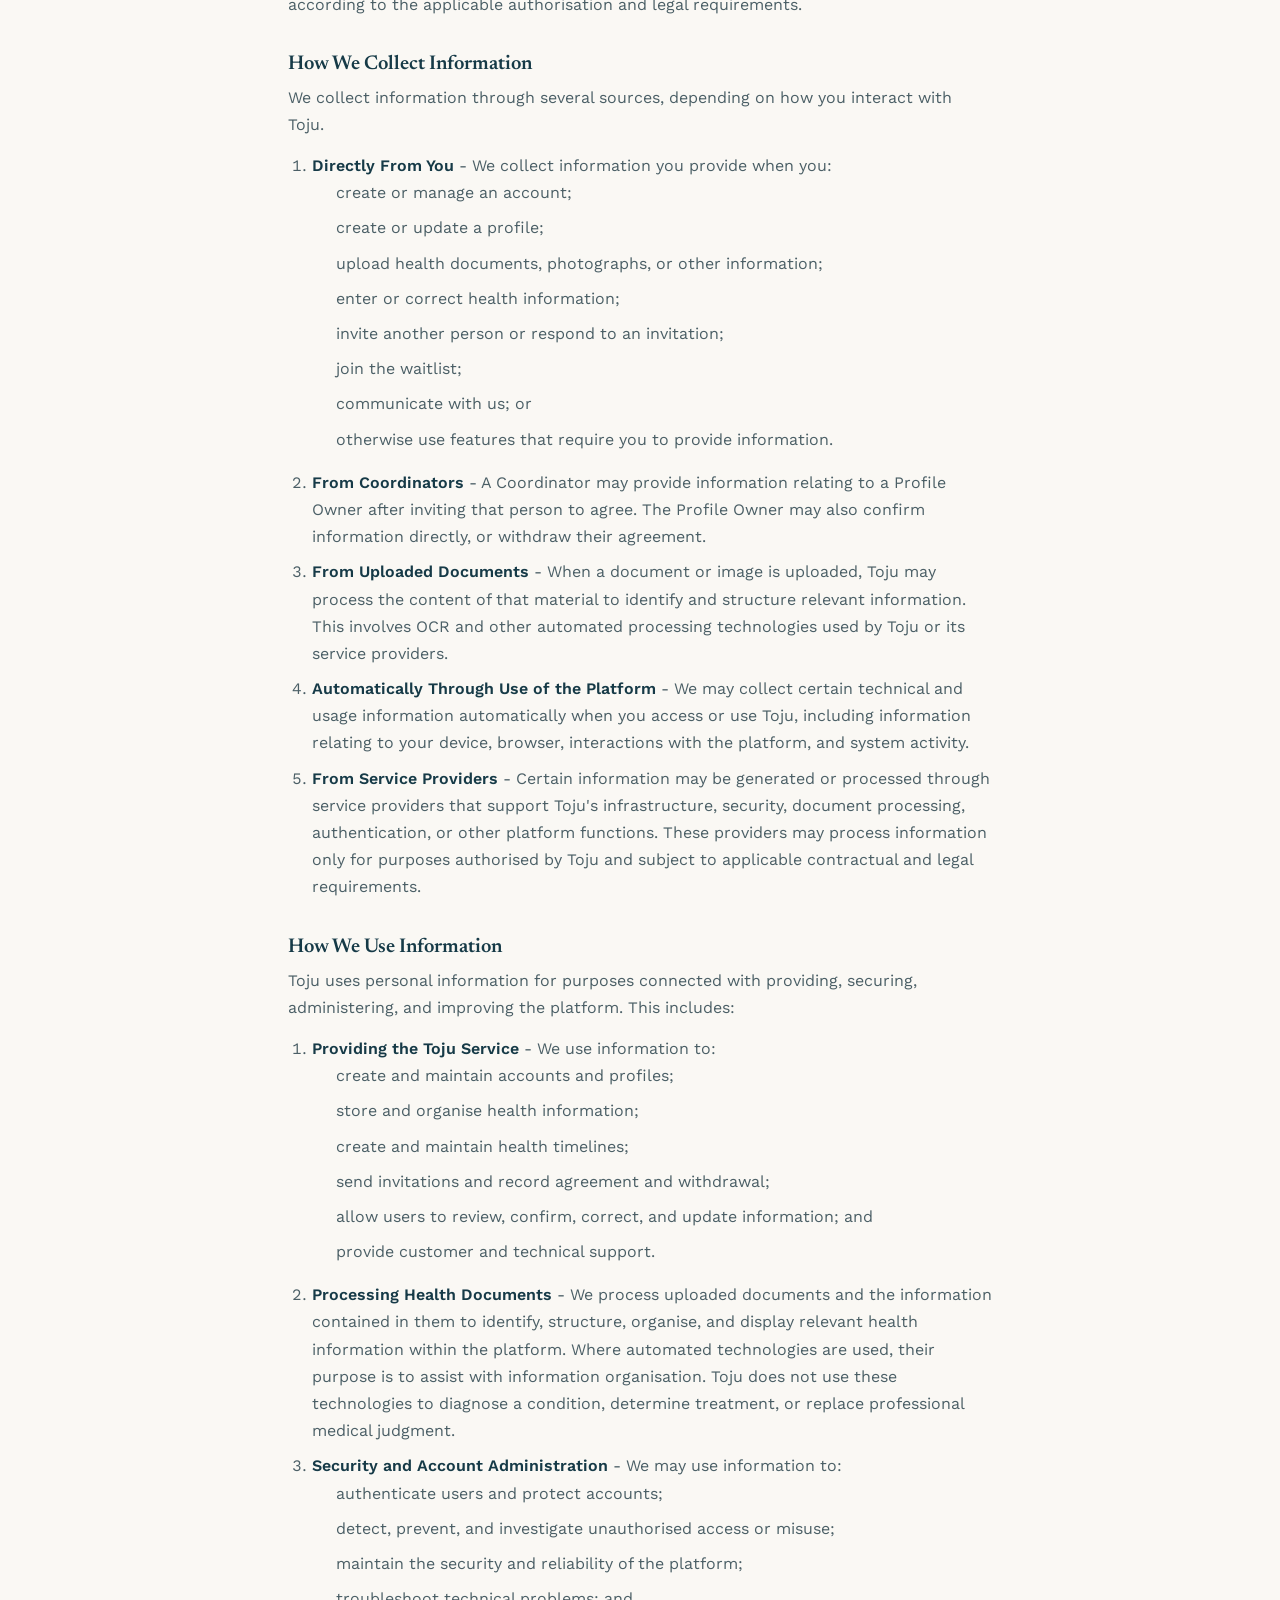
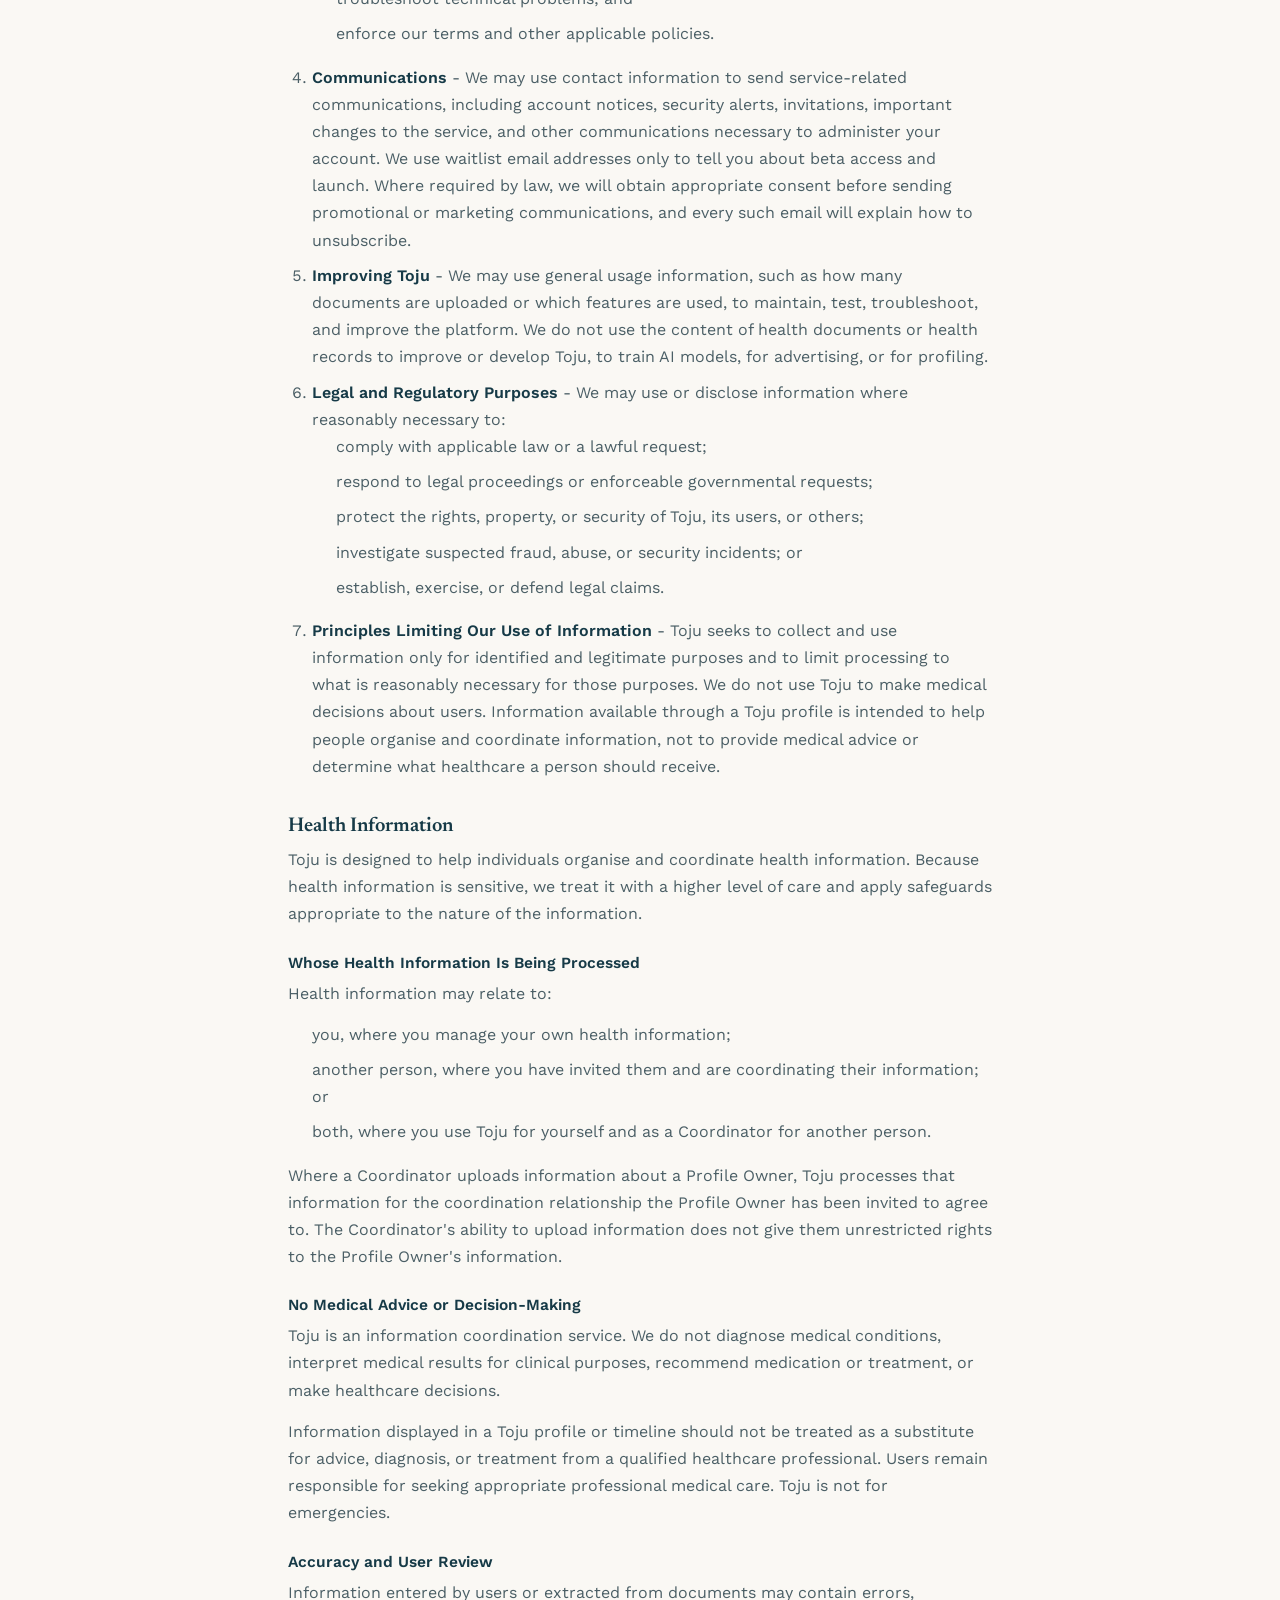
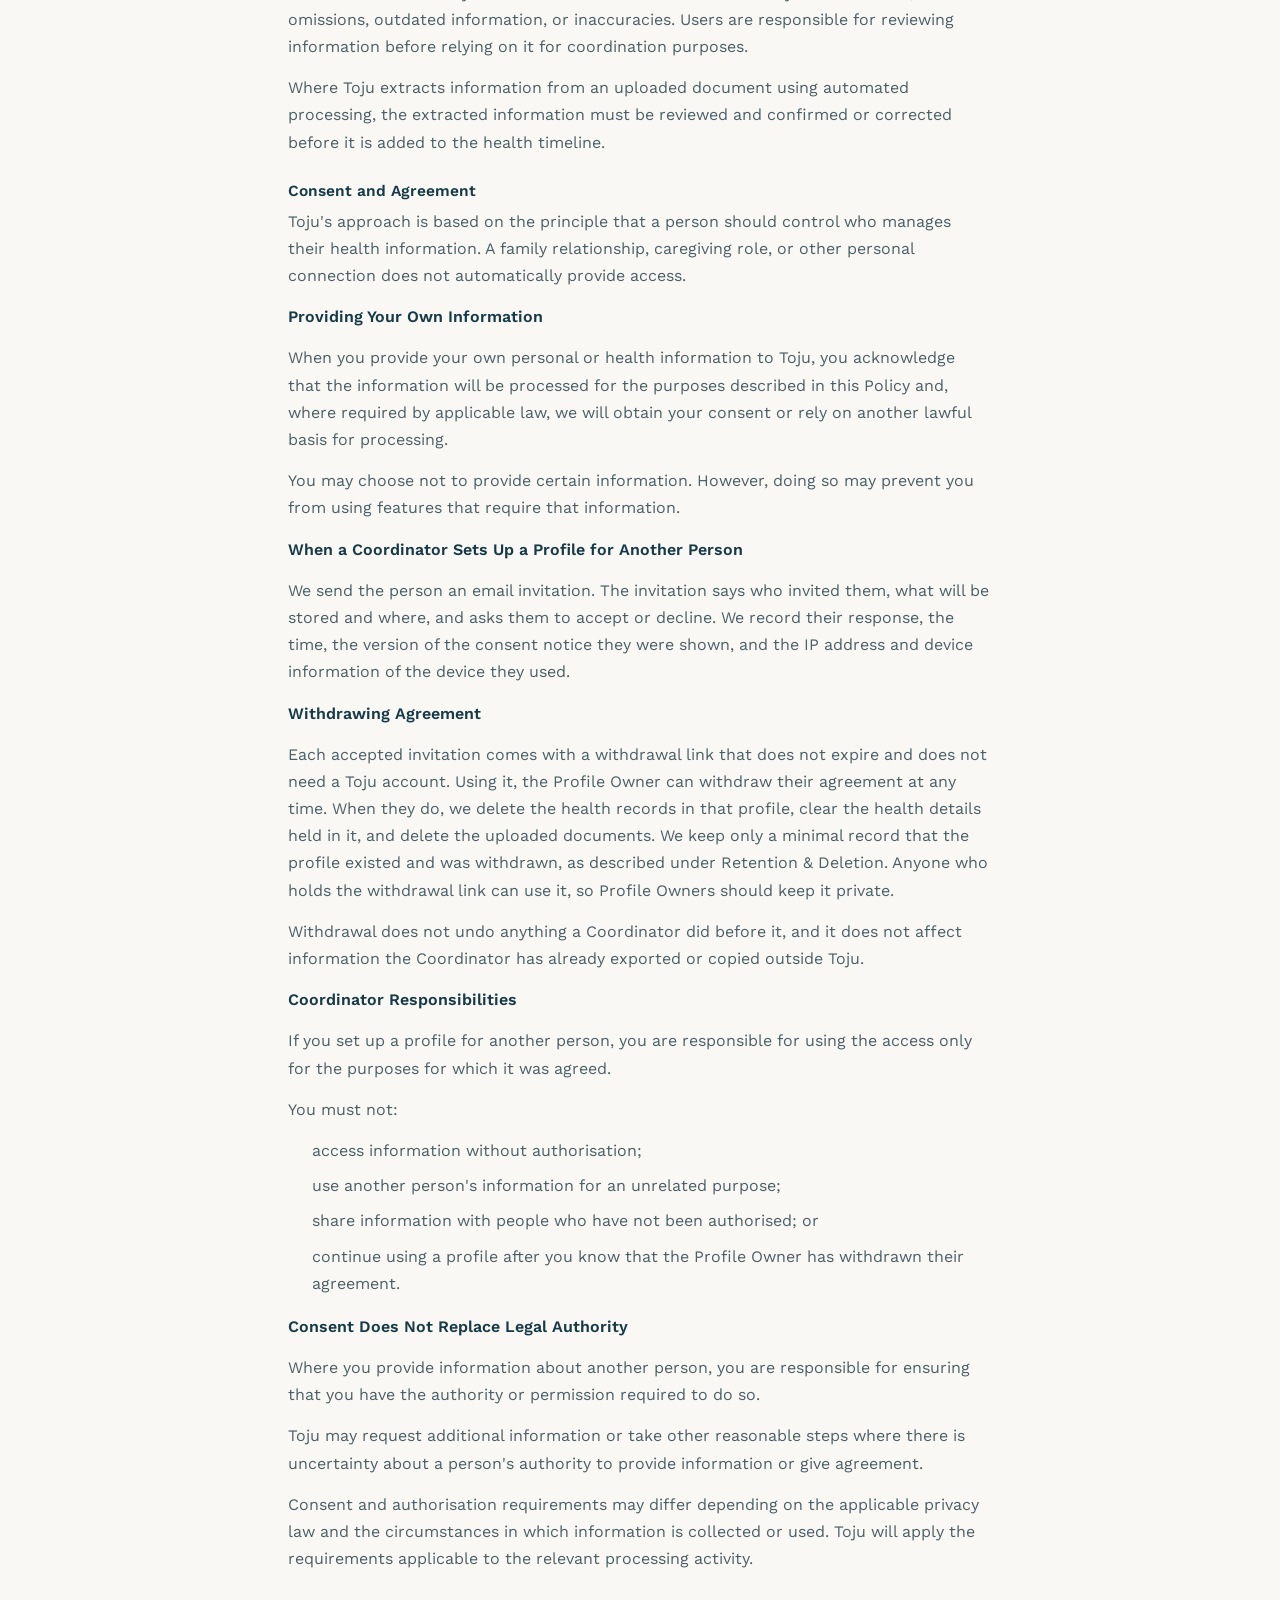
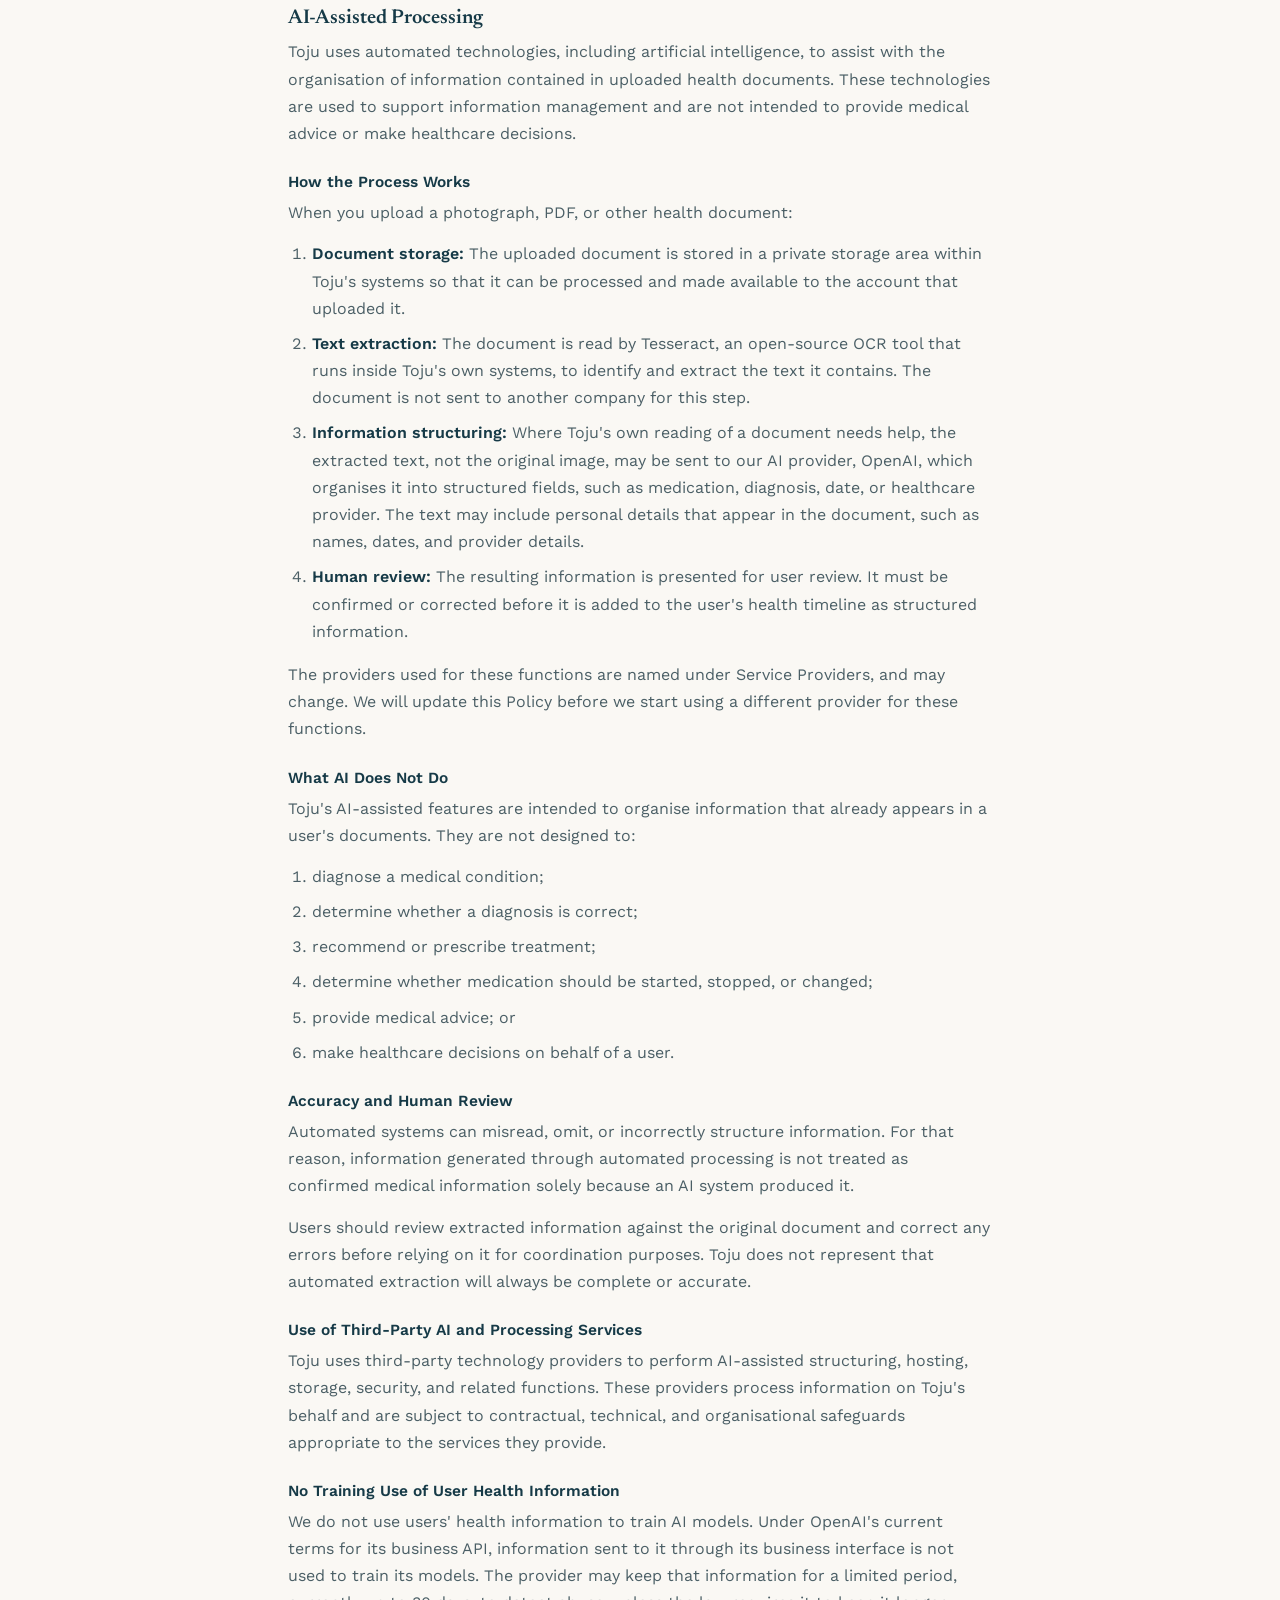
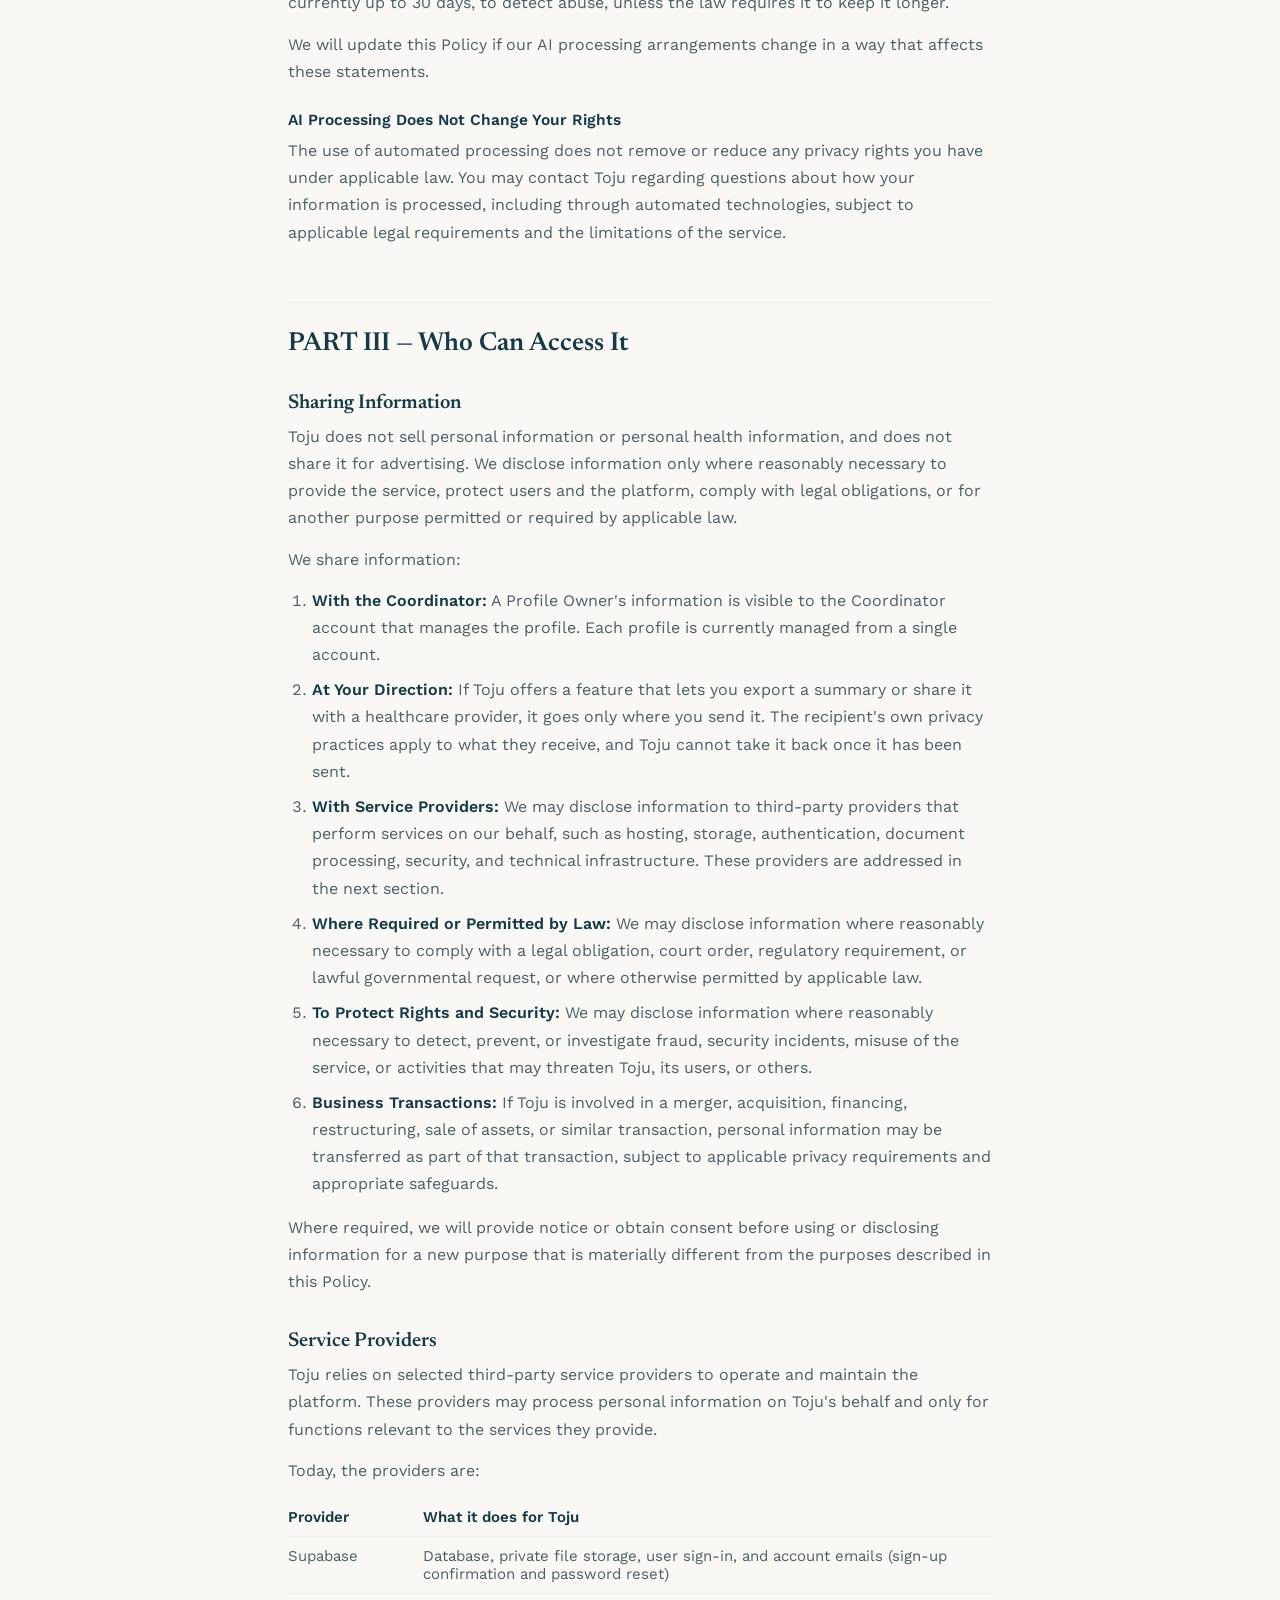
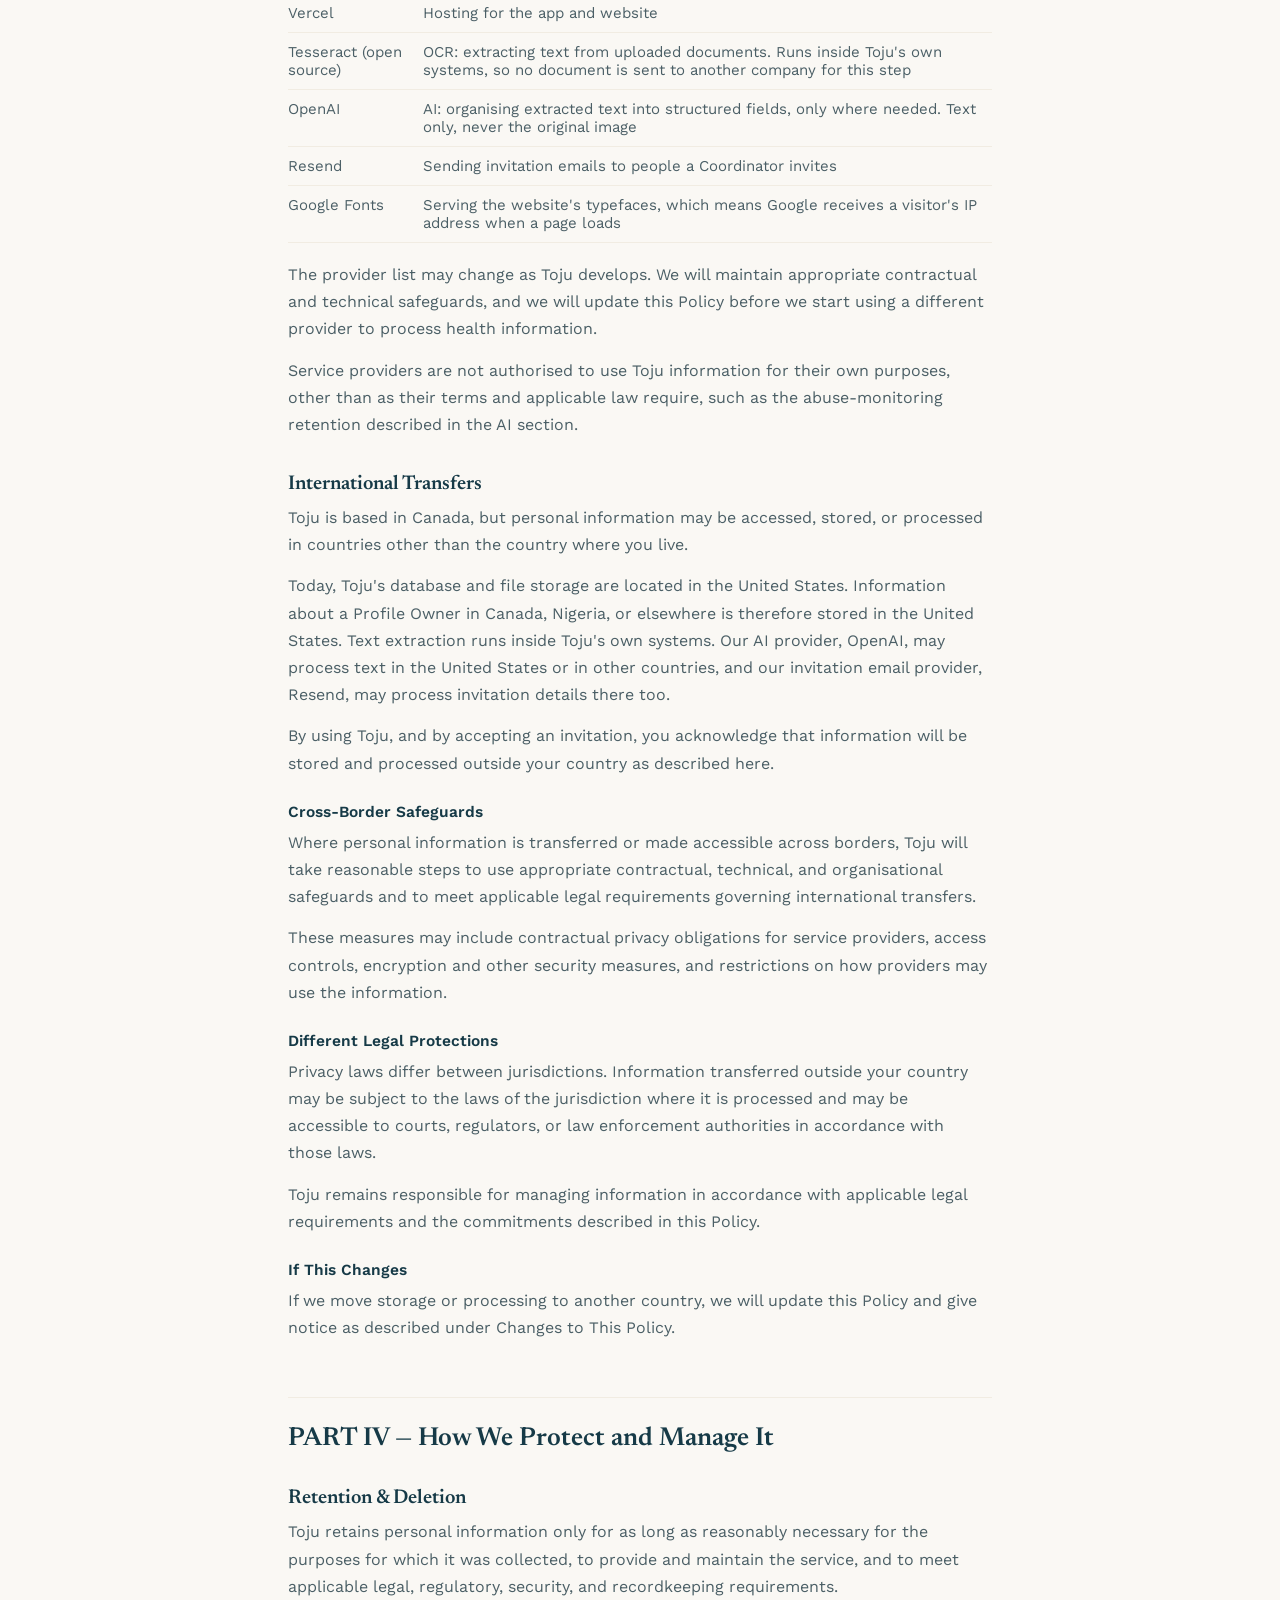
==== commit 1d62fb6e: "Privacy policy: name Resend (invitation emails) and Supabase account emails Co-Authored-By: Claude S" ====
--- a/privacy.html
+++ b/privacy.html
@@ -142,13 +142,13 @@
 <p>Where required, we will provide notice or obtain consent before using or disclosing information for a new purpose that is materially different from the purposes described in this Policy.</p>
 <h3>Service Providers</h3>
 <p>Toju relies on selected third-party service providers to operate and maintain the platform. These providers may process personal information on Toju's behalf and only for functions relevant to the services they provide.</p>
-<p>Today, the providers are listed below. For our email provider, we describe the function here and will give you its name if you email us at <a href="mailto:abolaji@toju.health">abolaji@toju.health</a>:</p>
-<div class="legal__table"><table><tr><th>Provider</th><th>What it does for Toju</th></tr><tr><td>Supabase</td><td>Database, private file storage, and user sign-in</td></tr><tr><td>Vercel</td><td>Hosting for the app and website</td></tr><tr><td>Tesseract (open source)</td><td>OCR: extracting text from uploaded documents. Runs inside Toju's own systems, so no document is sent to another company for this step</td></tr><tr><td>OpenAI</td><td>AI: organising extracted text into structured fields, only where needed. Text only, never the original image</td></tr><tr><td>Email service provider</td><td>Sending invitations and service emails</td></tr><tr><td>Google Fonts</td><td>Serving the website's typefaces, which means Google receives a visitor's IP address when a page loads</td></tr></table></div>
+<p>Today, the providers are:</p>
+<div class="legal__table"><table><tr><th>Provider</th><th>What it does for Toju</th></tr><tr><td>Supabase</td><td>Database, private file storage, user sign-in, and account emails (sign-up confirmation and password reset)</td></tr><tr><td>Vercel</td><td>Hosting for the app and website</td></tr><tr><td>Tesseract (open source)</td><td>OCR: extracting text from uploaded documents. Runs inside Toju's own systems, so no document is sent to another company for this step</td></tr><tr><td>OpenAI</td><td>AI: organising extracted text into structured fields, only where needed. Text only, never the original image</td></tr><tr><td>Resend</td><td>Sending invitation emails to people a Coordinator invites</td></tr><tr><td>Google Fonts</td><td>Serving the website's typefaces, which means Google receives a visitor's IP address when a page loads</td></tr></table></div>
 <p>The provider list may change as Toju develops. We will maintain appropriate contractual and technical safeguards, and we will update this Policy before we start using a different provider to process health information.</p>
 <p>Service providers are not authorised to use Toju information for their own purposes, other than as their terms and applicable law require, such as the abuse-monitoring retention described in the AI section.</p>
 <h3>International Transfers</h3>
 <p>Toju is based in Canada, but personal information may be accessed, stored, or processed in countries other than the country where you live.</p>
-<p>Today, Toju's database and file storage are located in the United States. Information about a Profile Owner in Canada, Nigeria, or elsewhere is therefore stored in the United States. Text extraction runs inside Toju's own systems. Our AI provider, OpenAI, may process text in the United States or in other countries.</p>
+<p>Today, Toju's database and file storage are located in the United States. Information about a Profile Owner in Canada, Nigeria, or elsewhere is therefore stored in the United States. Text extraction runs inside Toju's own systems. Our AI provider, OpenAI, may process text in the United States or in other countries, and our invitation email provider, Resend, may process invitation details there too.</p>
 <p>By using Toju, and by accepting an invitation, you acknowledge that information will be stored and processed outside your country as described here.</p>
 <h4>Cross-Border Safeguards</h4>
 <p>Where personal information is transferred or made accessible across borders, Toju will take reasonable steps to use appropriate contractual, technical, and organisational safeguards and to meet applicable legal requirements governing international transfers.</p>
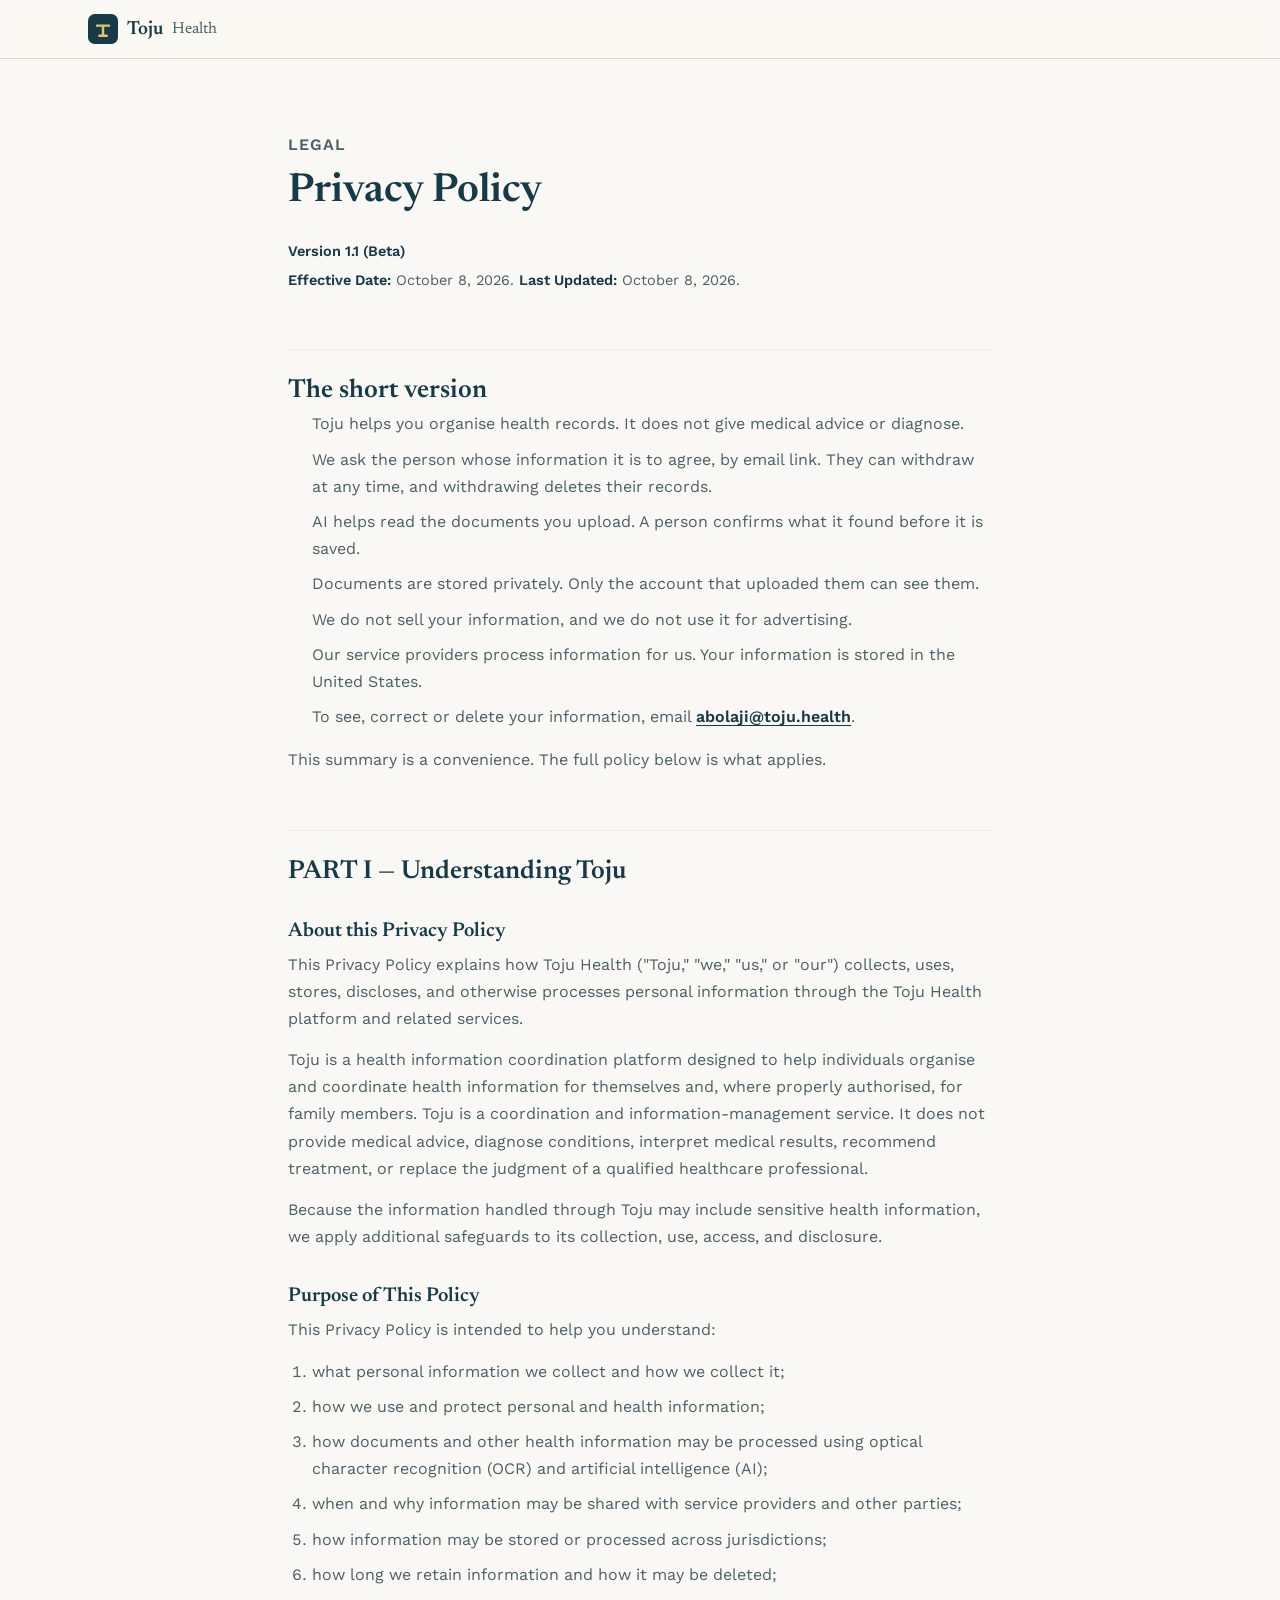
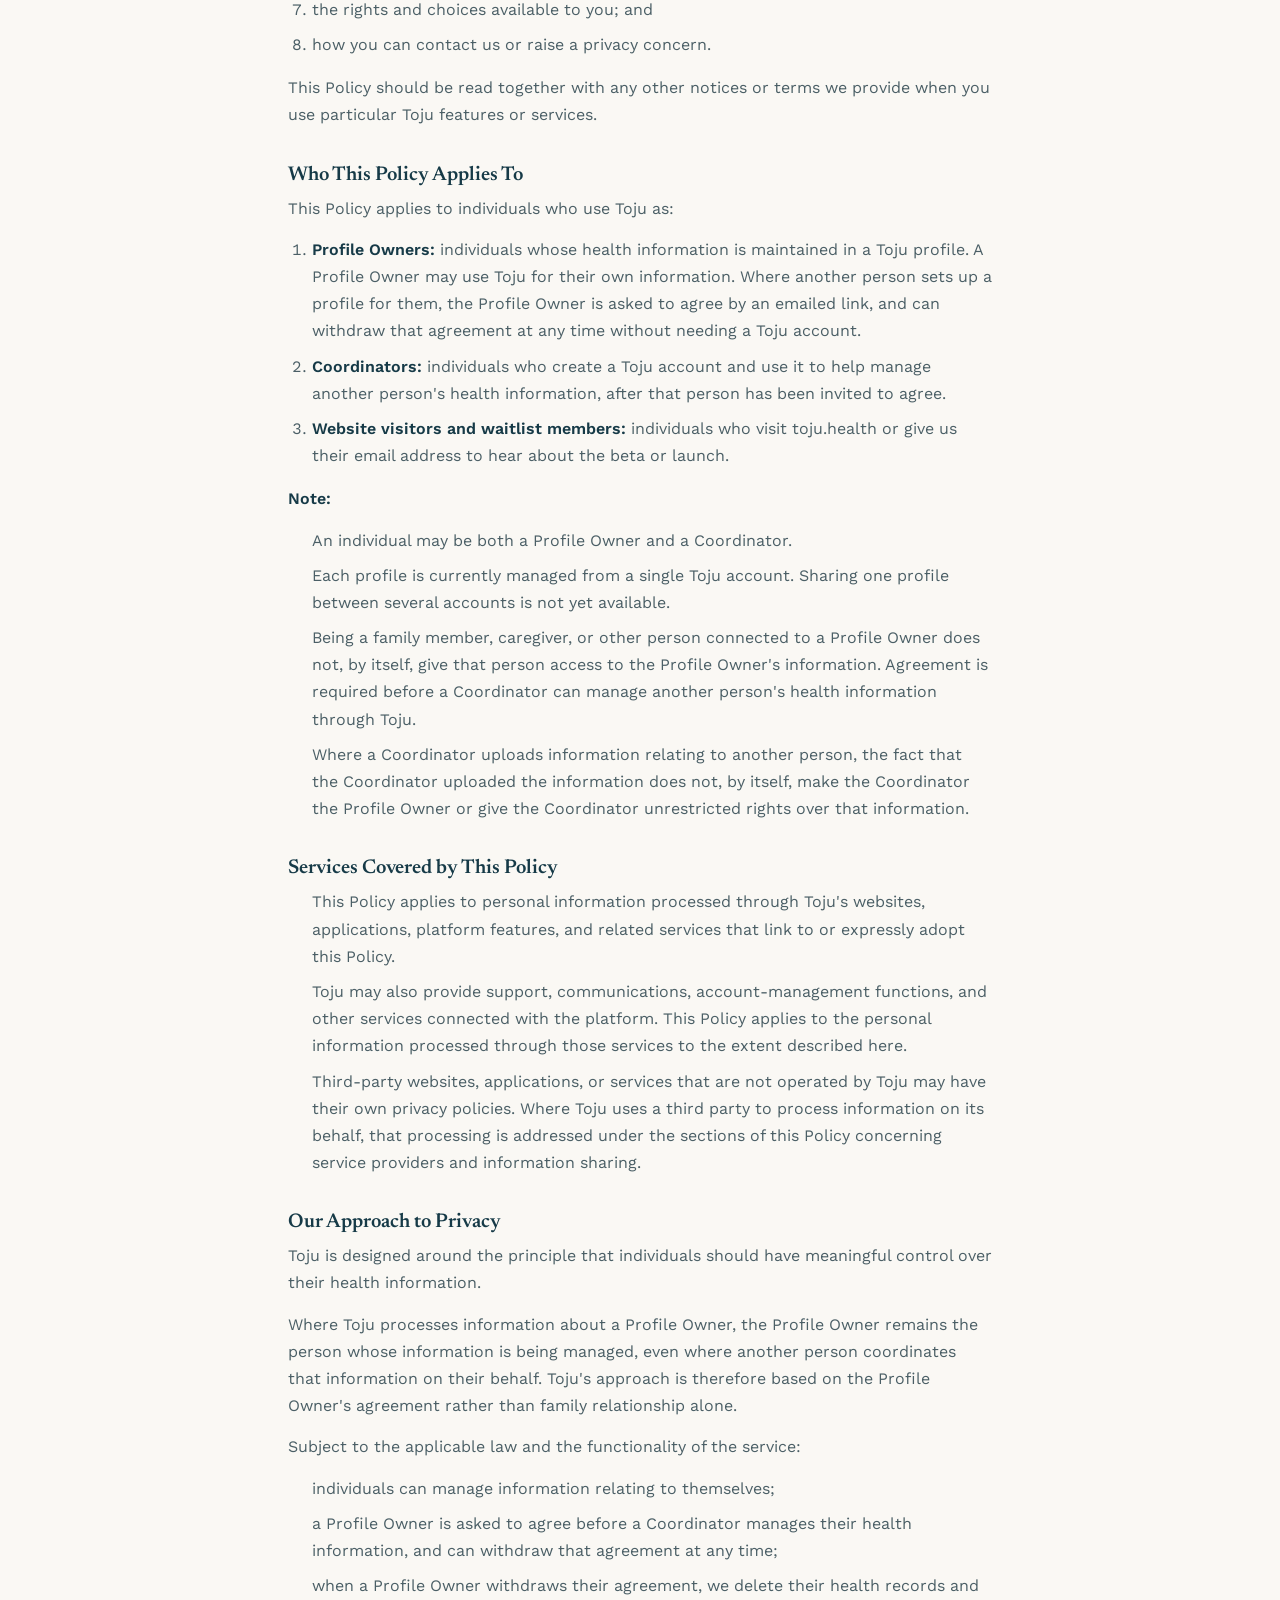
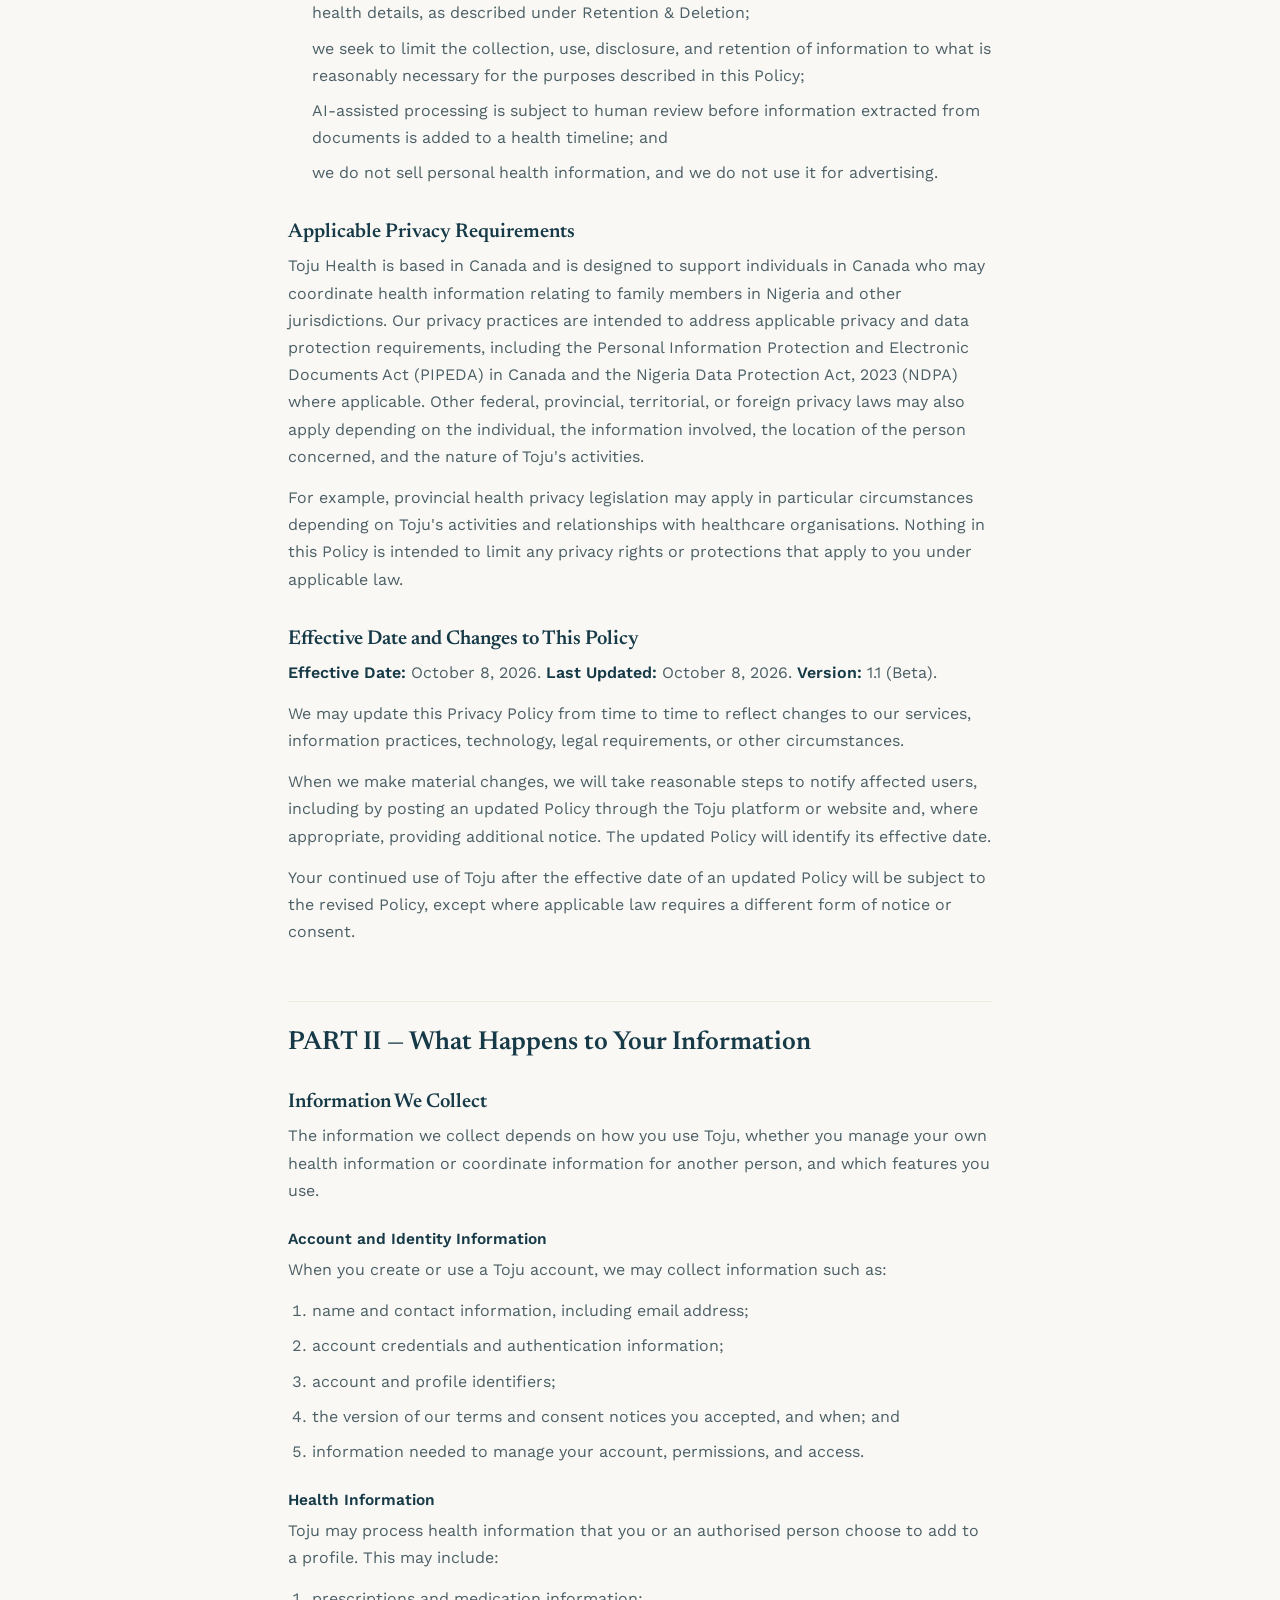
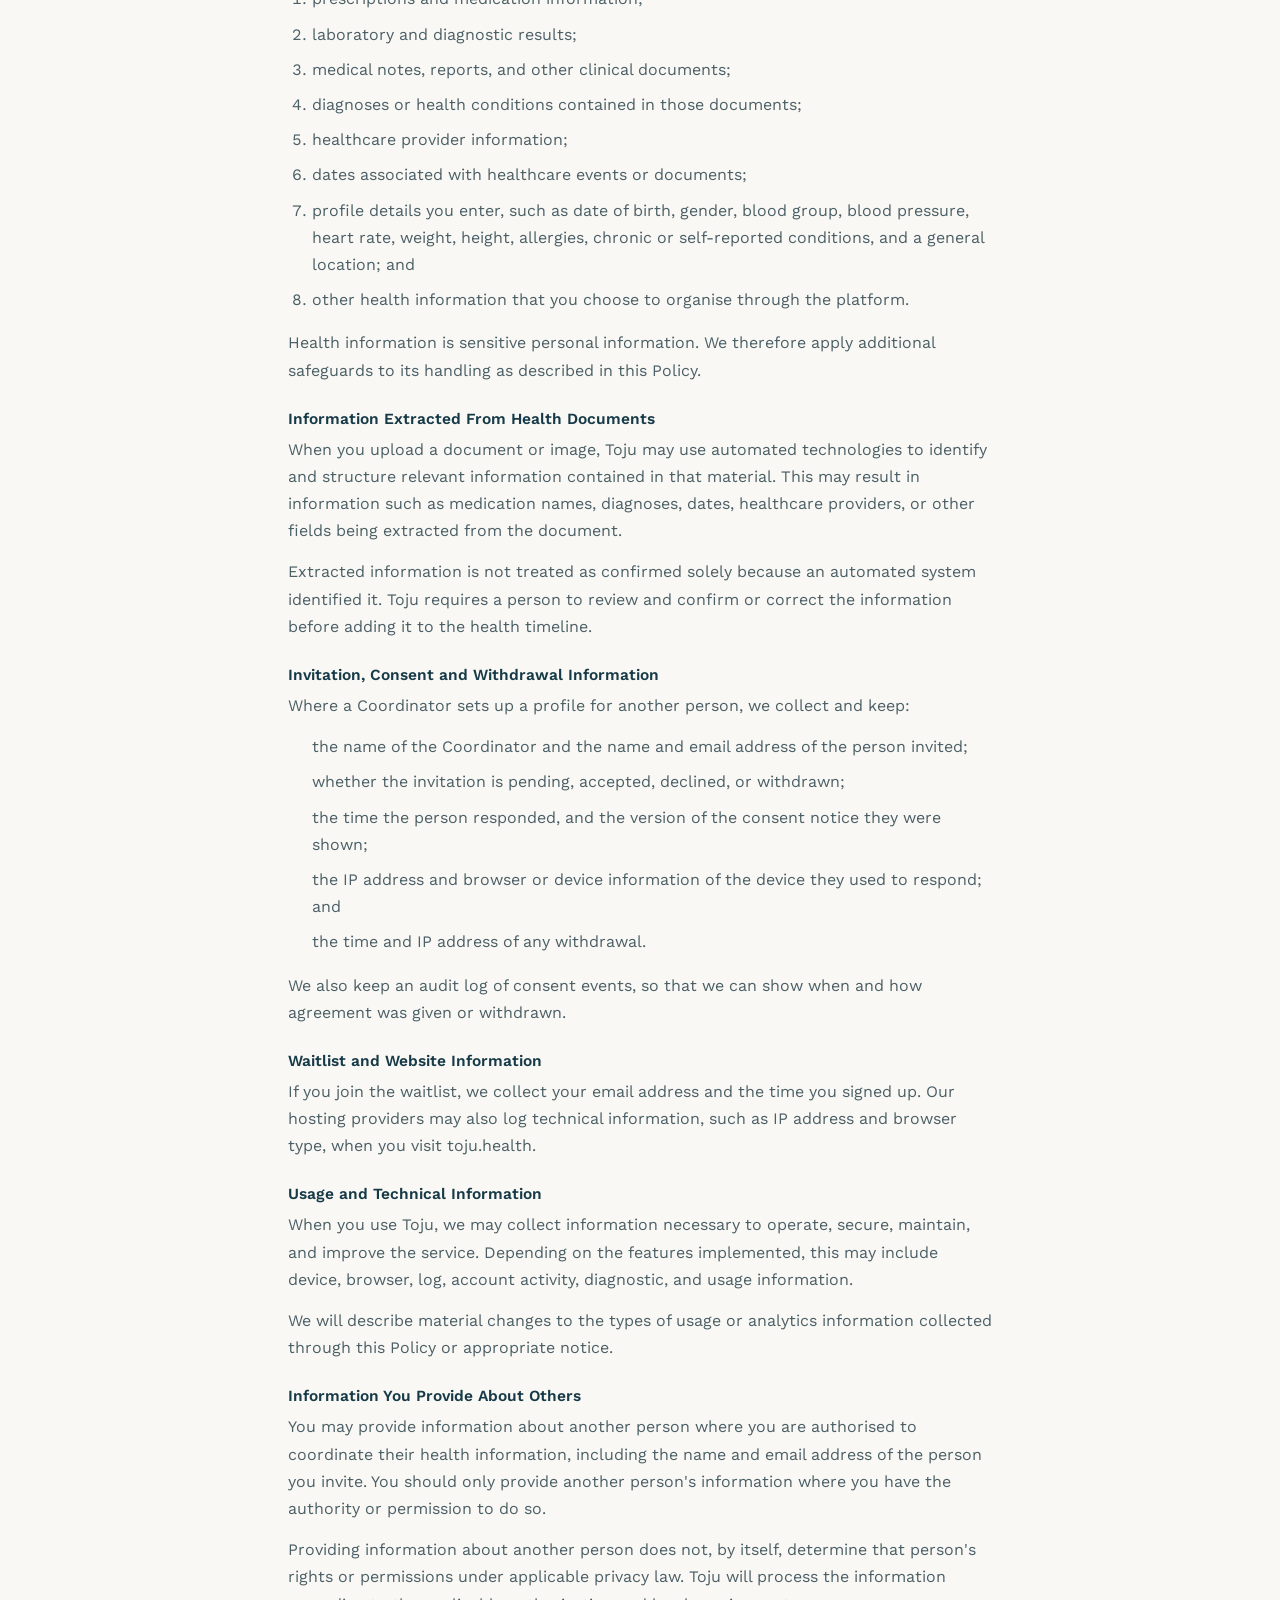
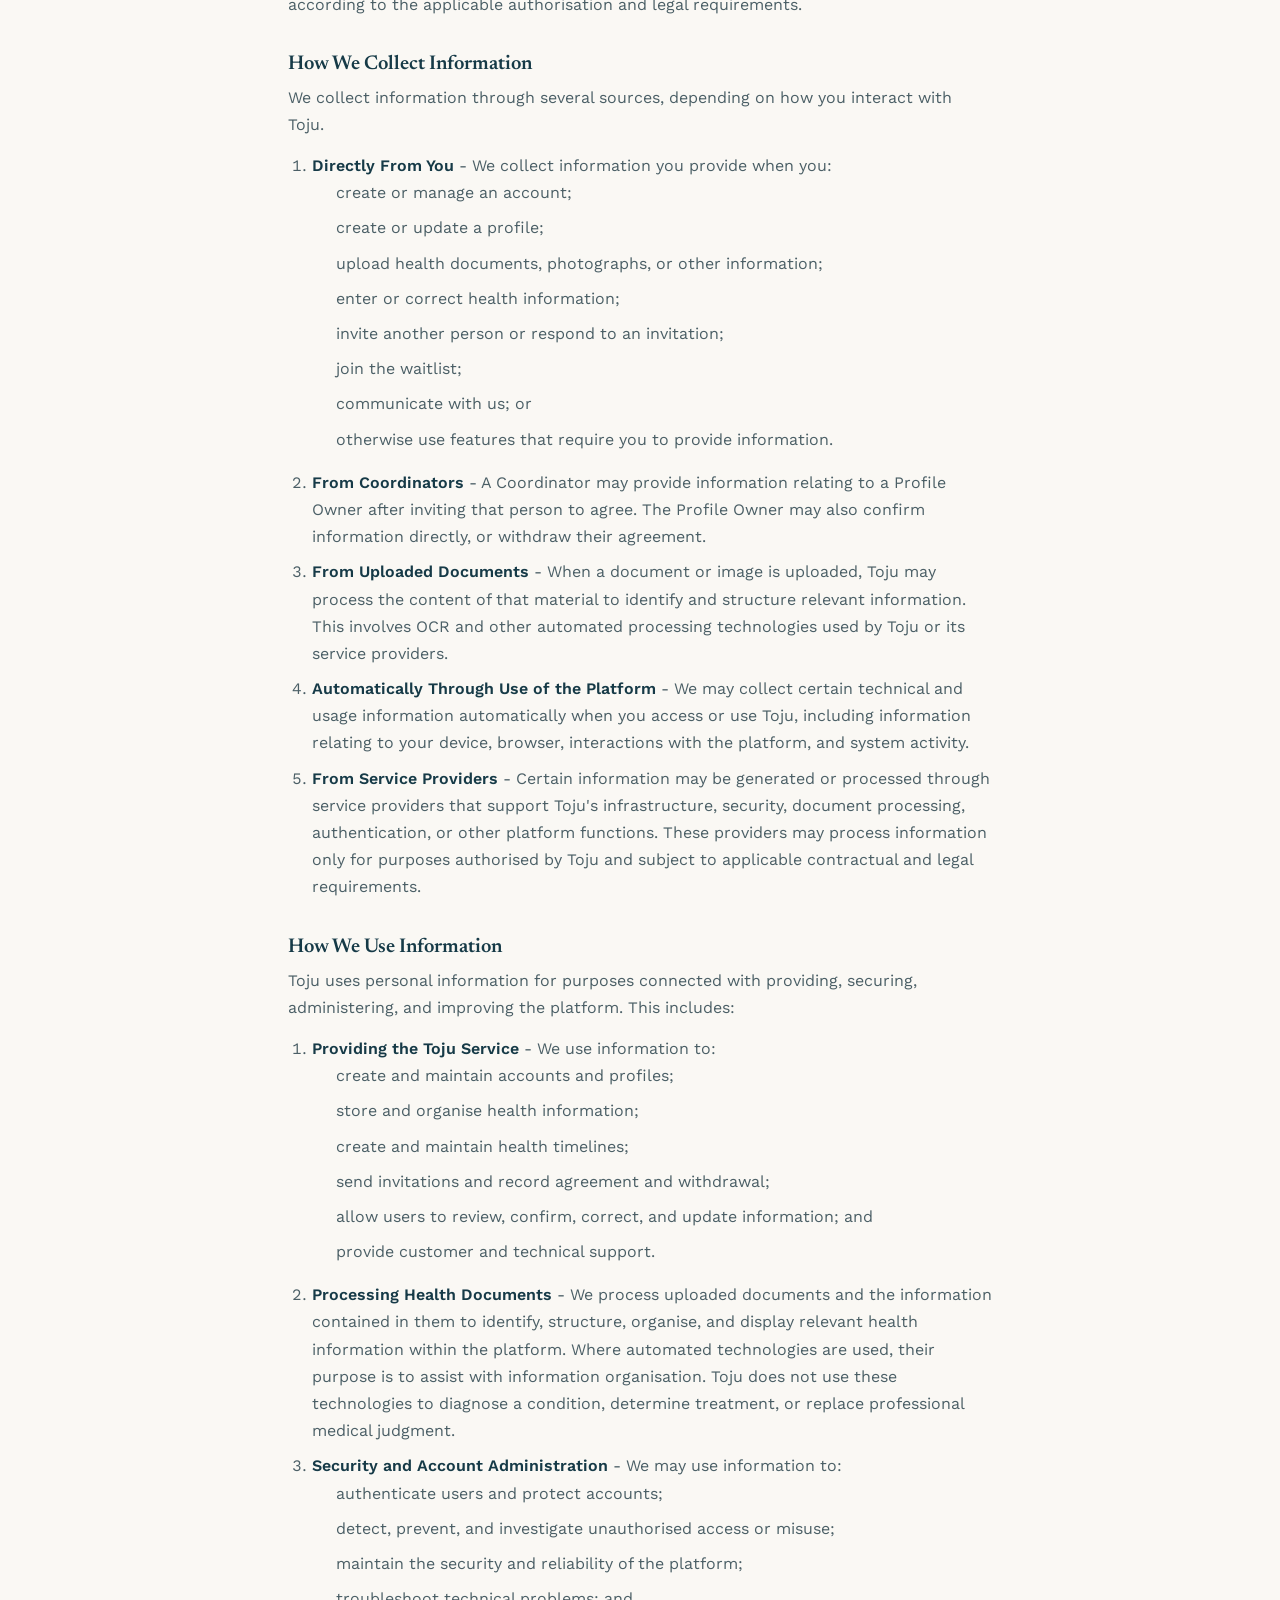
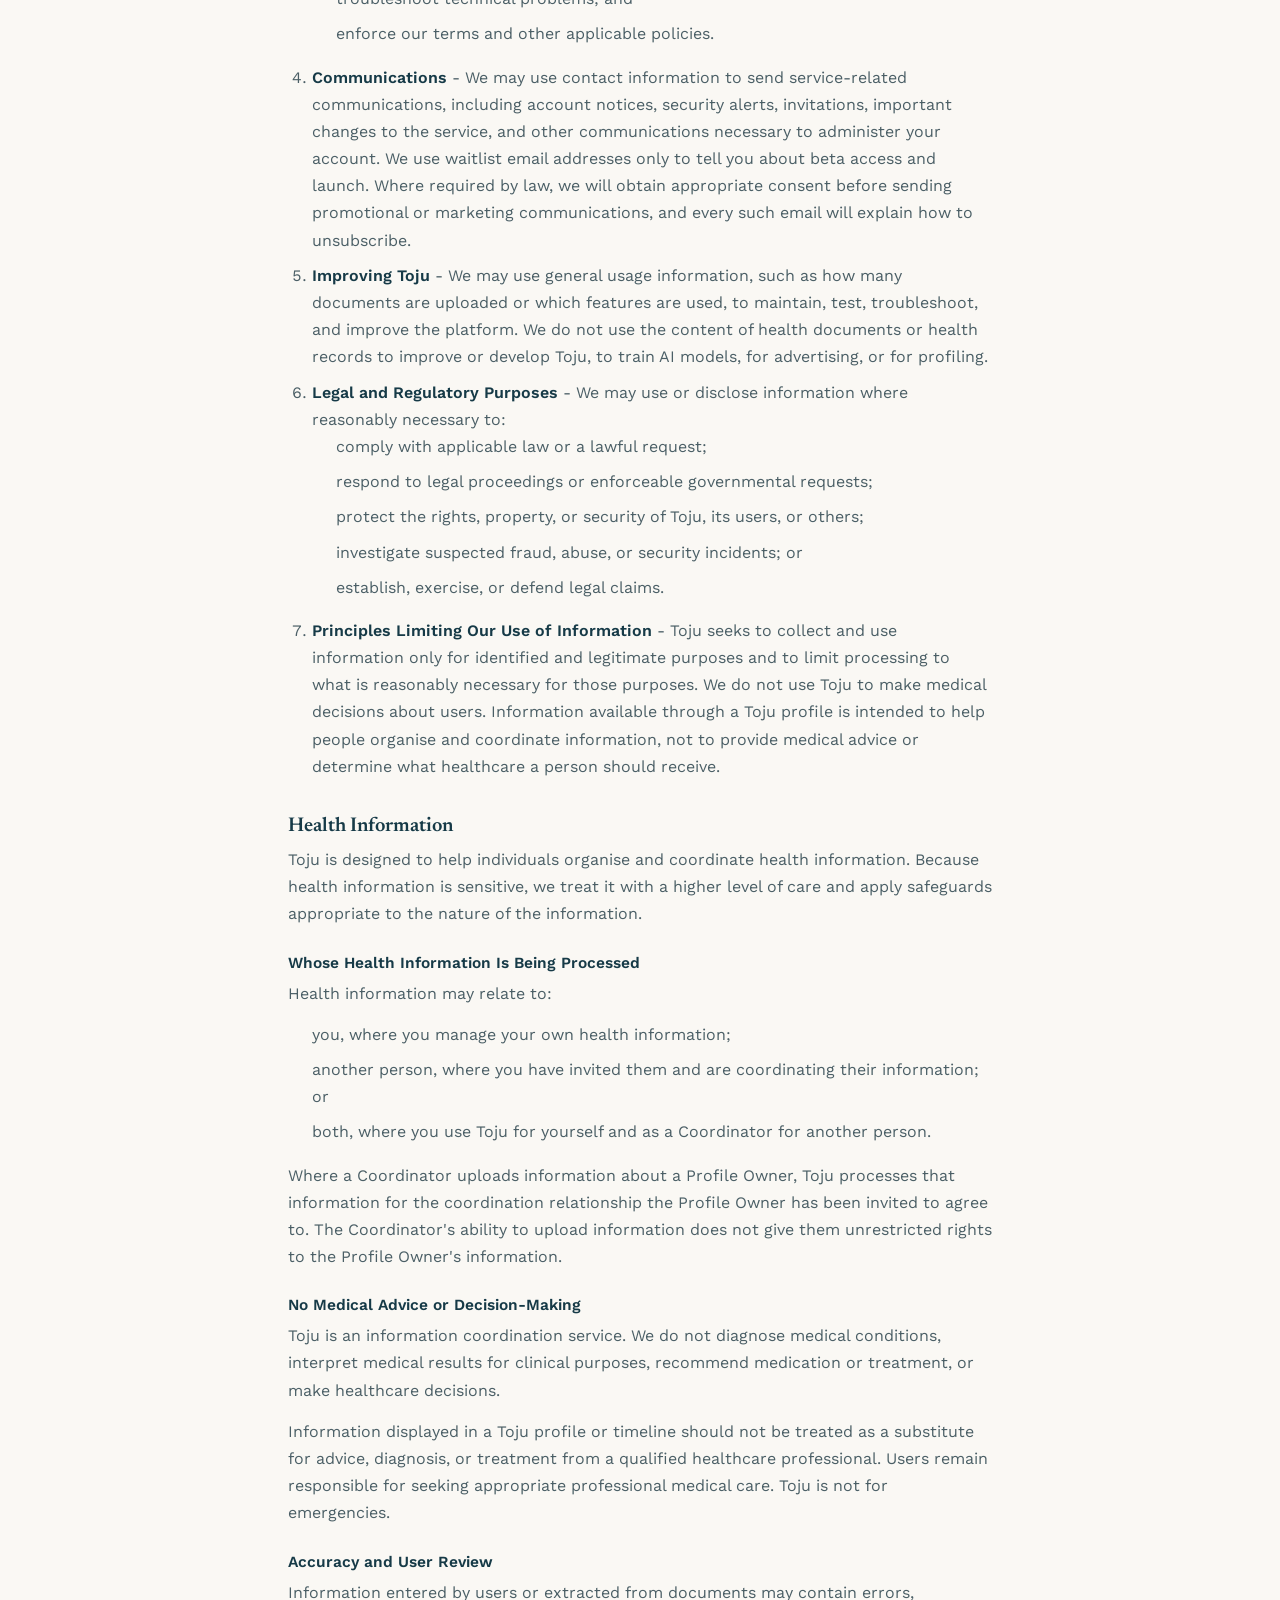
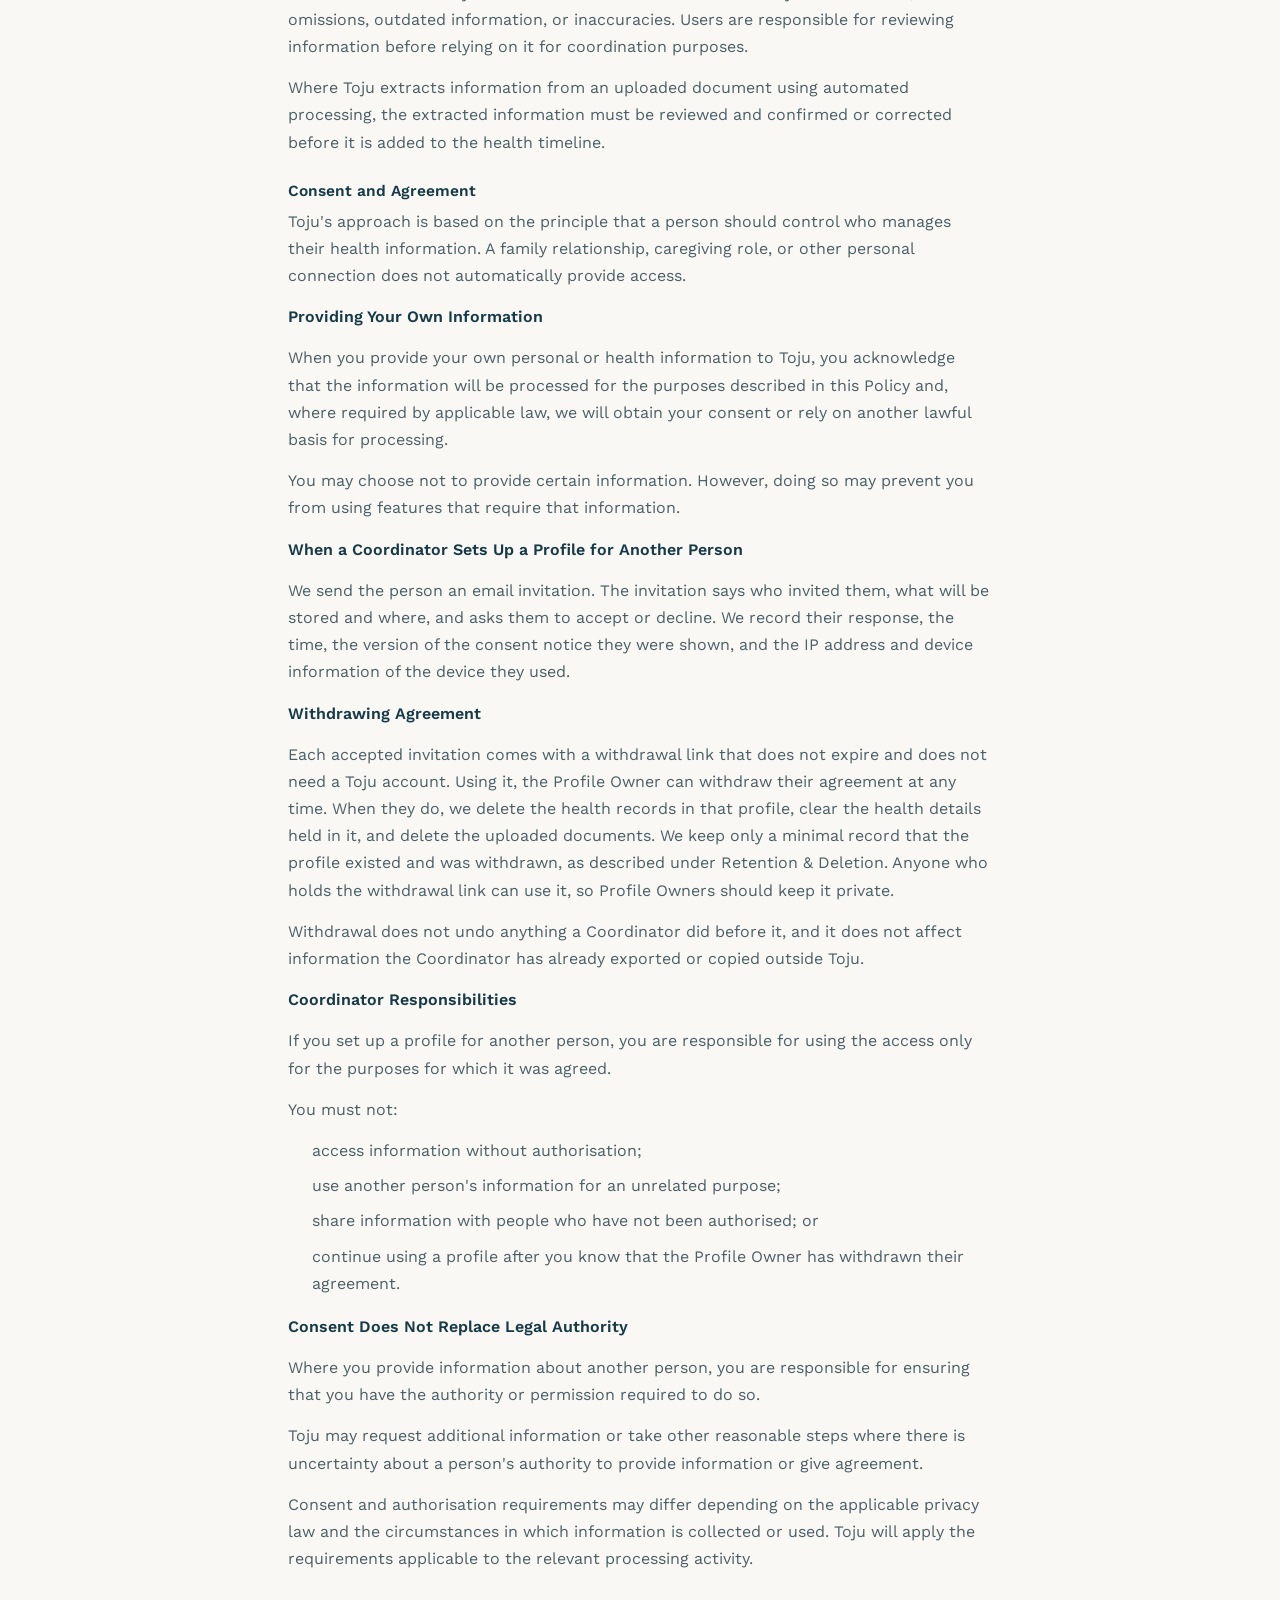
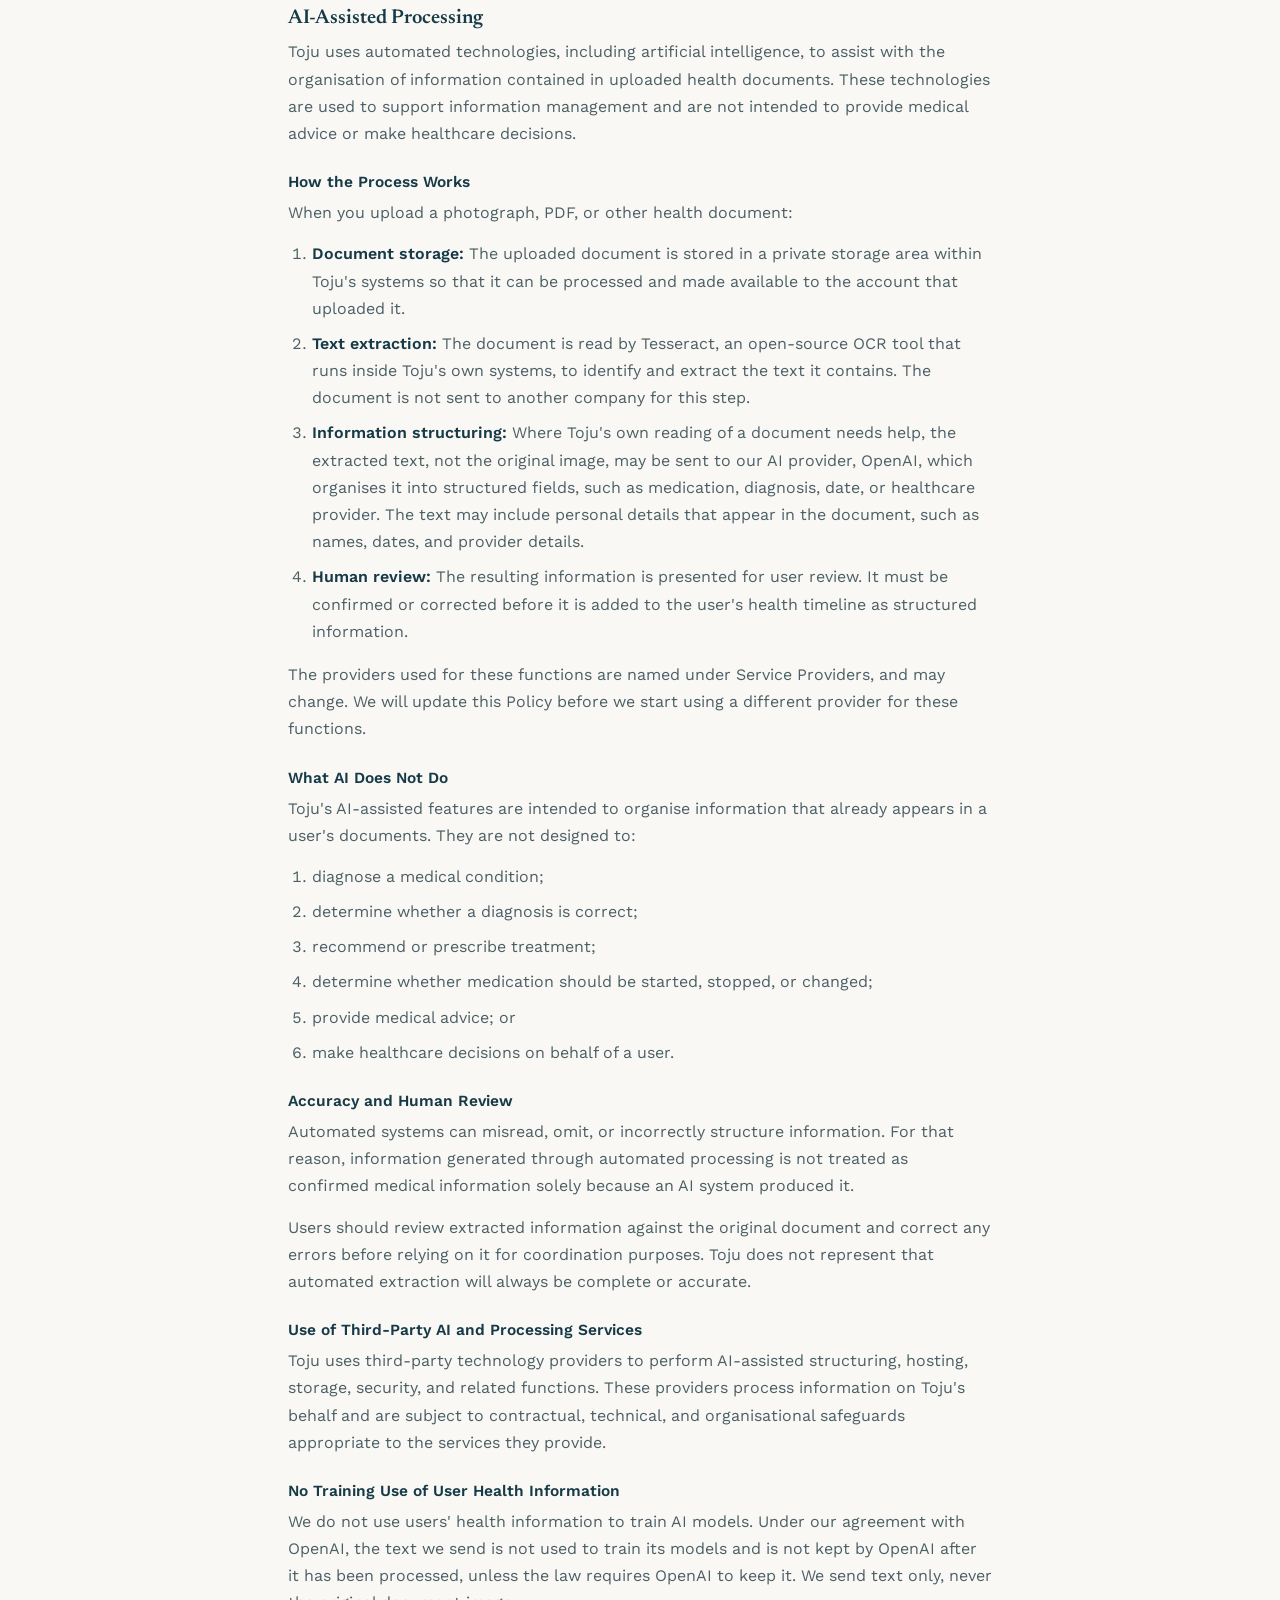
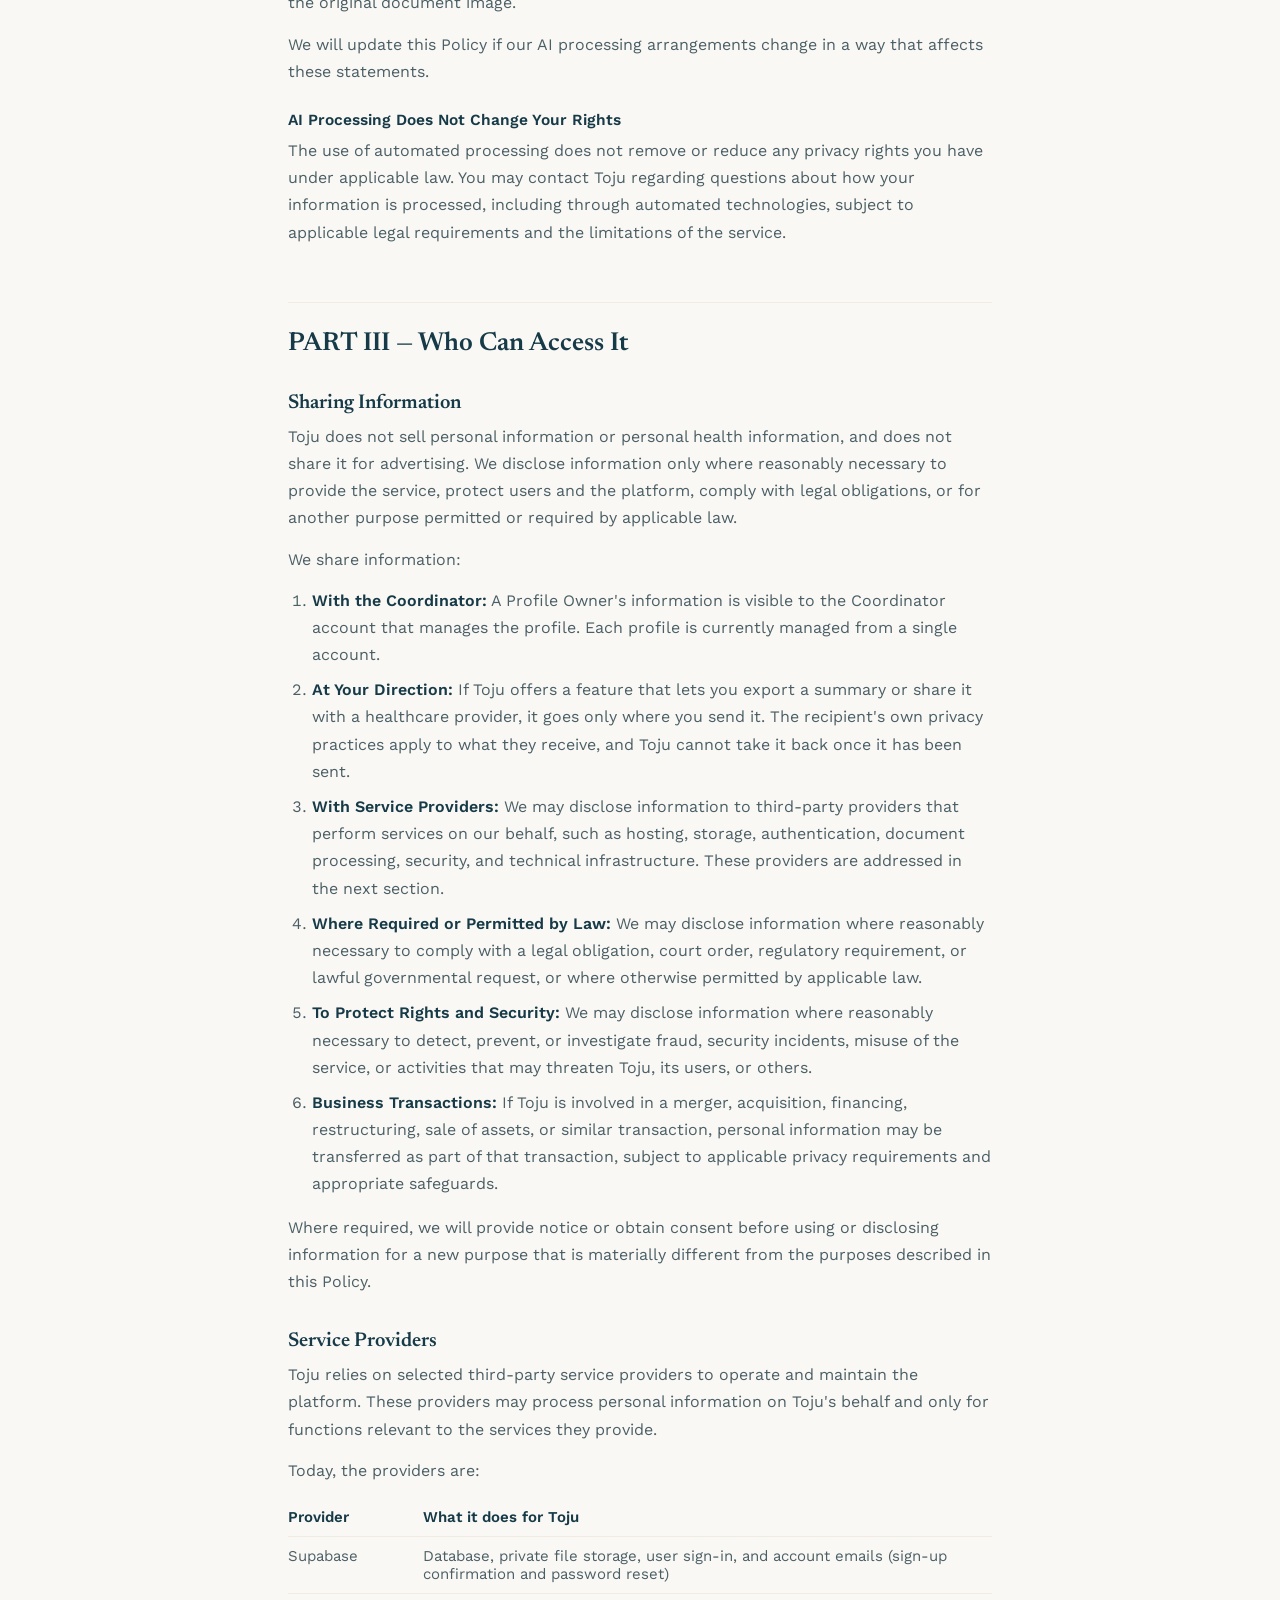
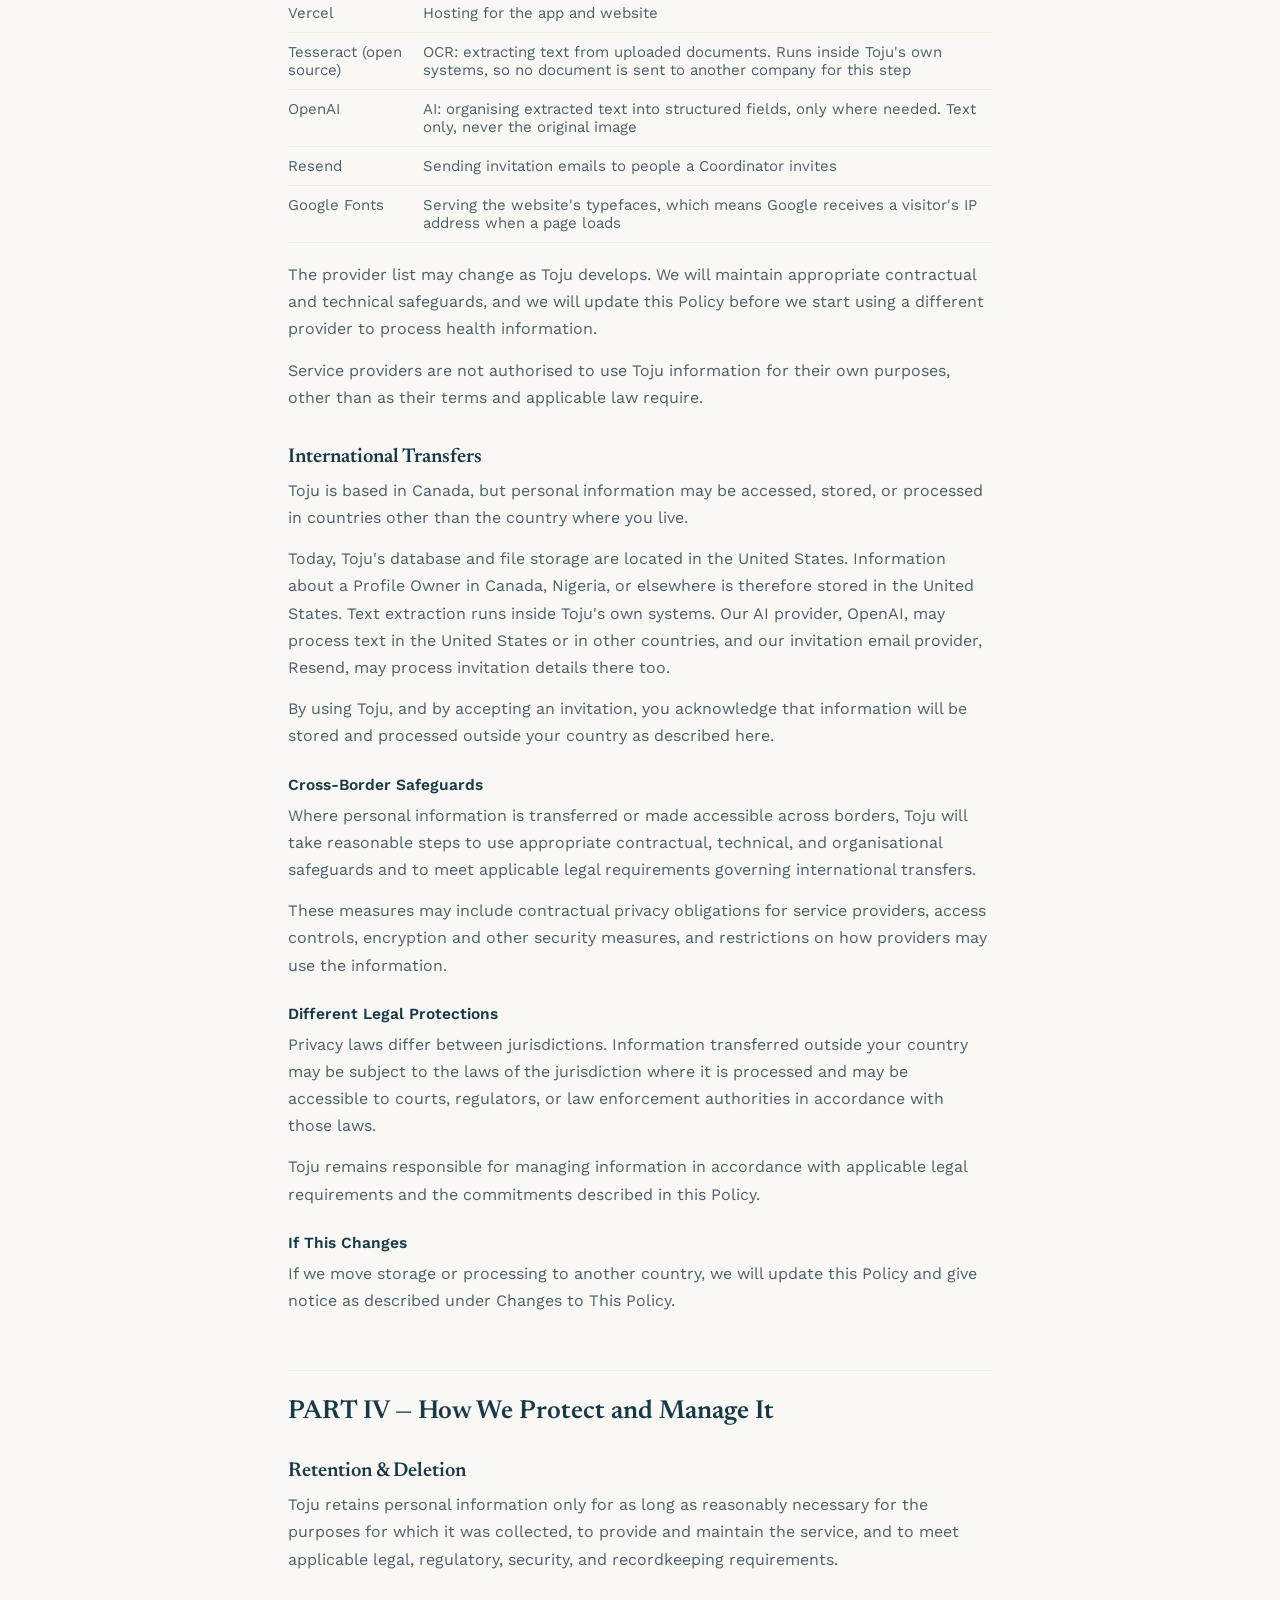
==== commit 3a892038: "Privacy policy: OpenAI zero data retention for text Co-Authored-By: Claude Sonnet 5.5 <noreply@anthr" ====
--- a/privacy.html
+++ b/privacy.html
@@ -130,7 +130,7 @@
 <h4>Use of Third-Party AI and Processing Services</h4>
 <p>Toju uses third-party technology providers to perform AI-assisted structuring, hosting, storage, security, and related functions. These providers process information on Toju's behalf and are subject to contractual, technical, and organisational safeguards appropriate to the services they provide.</p>
 <h4>No Training Use of User Health Information</h4>
-<p>We do not use users' health information to train AI models. Under OpenAI's current terms for its business API, information sent to it through its business interface is not used to train its models. The provider may keep that information for a limited period, currently up to 30 days, to detect abuse, unless the law requires it to keep it longer.</p>
+<p>We do not use users' health information to train AI models. Under our agreement with OpenAI, the text we send is not used to train its models and is not kept by OpenAI after it has been processed, unless the law requires OpenAI to keep it. We send text only, never the original document image.</p>
 <p>We will update this Policy if our AI processing arrangements change in a way that affects these statements.</p>
 <h4>AI Processing Does Not Change Your Rights</h4>
 <p>The use of automated processing does not remove or reduce any privacy rights you have under applicable law. You may contact Toju regarding questions about how your information is processed, including through automated technologies, subject to applicable legal requirements and the limitations of the service.</p>
@@ -145,7 +145,7 @@
 <p>Today, the providers are:</p>
 <div class="legal__table"><table><tr><th>Provider</th><th>What it does for Toju</th></tr><tr><td>Supabase</td><td>Database, private file storage, user sign-in, and account emails (sign-up confirmation and password reset)</td></tr><tr><td>Vercel</td><td>Hosting for the app and website</td></tr><tr><td>Tesseract (open source)</td><td>OCR: extracting text from uploaded documents. Runs inside Toju's own systems, so no document is sent to another company for this step</td></tr><tr><td>OpenAI</td><td>AI: organising extracted text into structured fields, only where needed. Text only, never the original image</td></tr><tr><td>Resend</td><td>Sending invitation emails to people a Coordinator invites</td></tr><tr><td>Google Fonts</td><td>Serving the website's typefaces, which means Google receives a visitor's IP address when a page loads</td></tr></table></div>
 <p>The provider list may change as Toju develops. We will maintain appropriate contractual and technical safeguards, and we will update this Policy before we start using a different provider to process health information.</p>
-<p>Service providers are not authorised to use Toju information for their own purposes, other than as their terms and applicable law require, such as the abuse-monitoring retention described in the AI section.</p>
+<p>Service providers are not authorised to use Toju information for their own purposes, other than as their terms and applicable law require.</p>
 <h3>International Transfers</h3>
 <p>Toju is based in Canada, but personal information may be accessed, stored, or processed in countries other than the country where you live.</p>
 <p>Today, Toju's database and file storage are located in the United States. Information about a Profile Owner in Canada, Nigeria, or elsewhere is therefore stored in the United States. Text extraction runs inside Toju's own systems. Our AI provider, OpenAI, may process text in the United States or in other countries, and our invitation email provider, Resend, may process invitation details there too.</p>
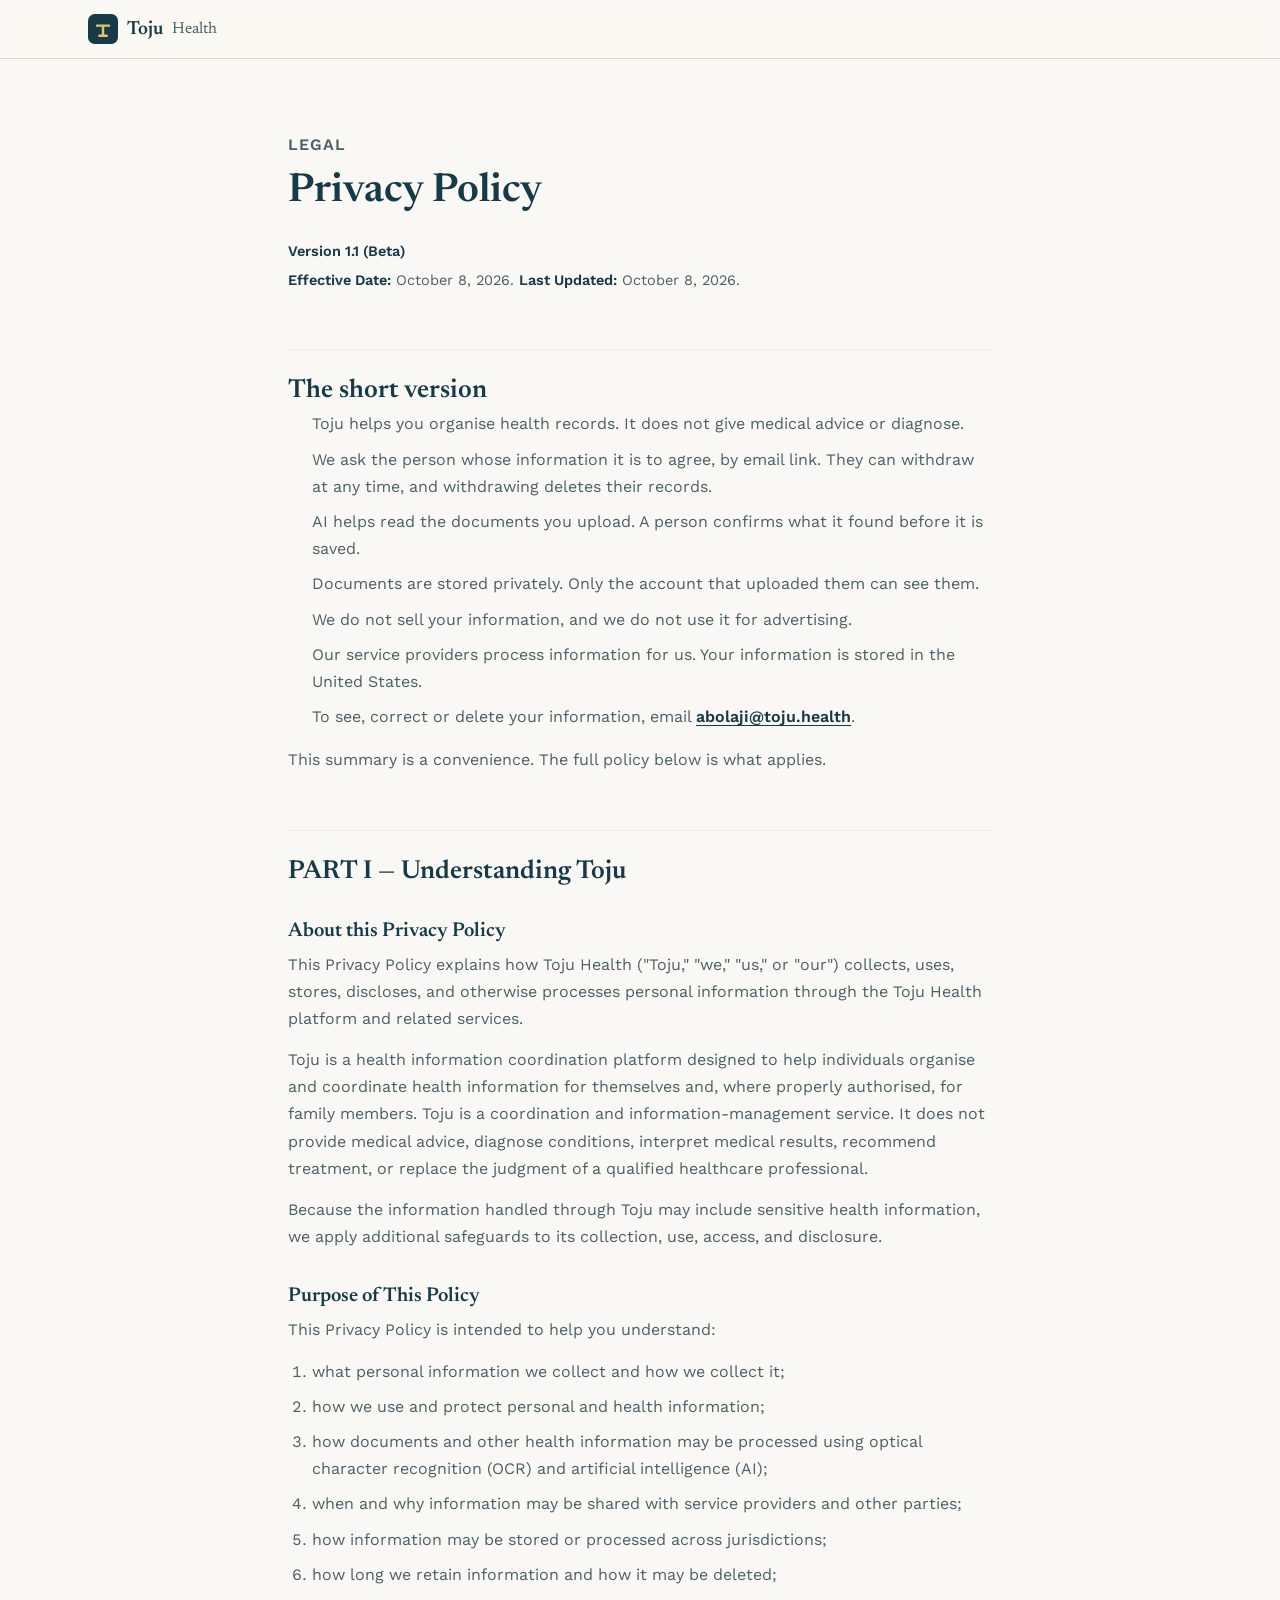
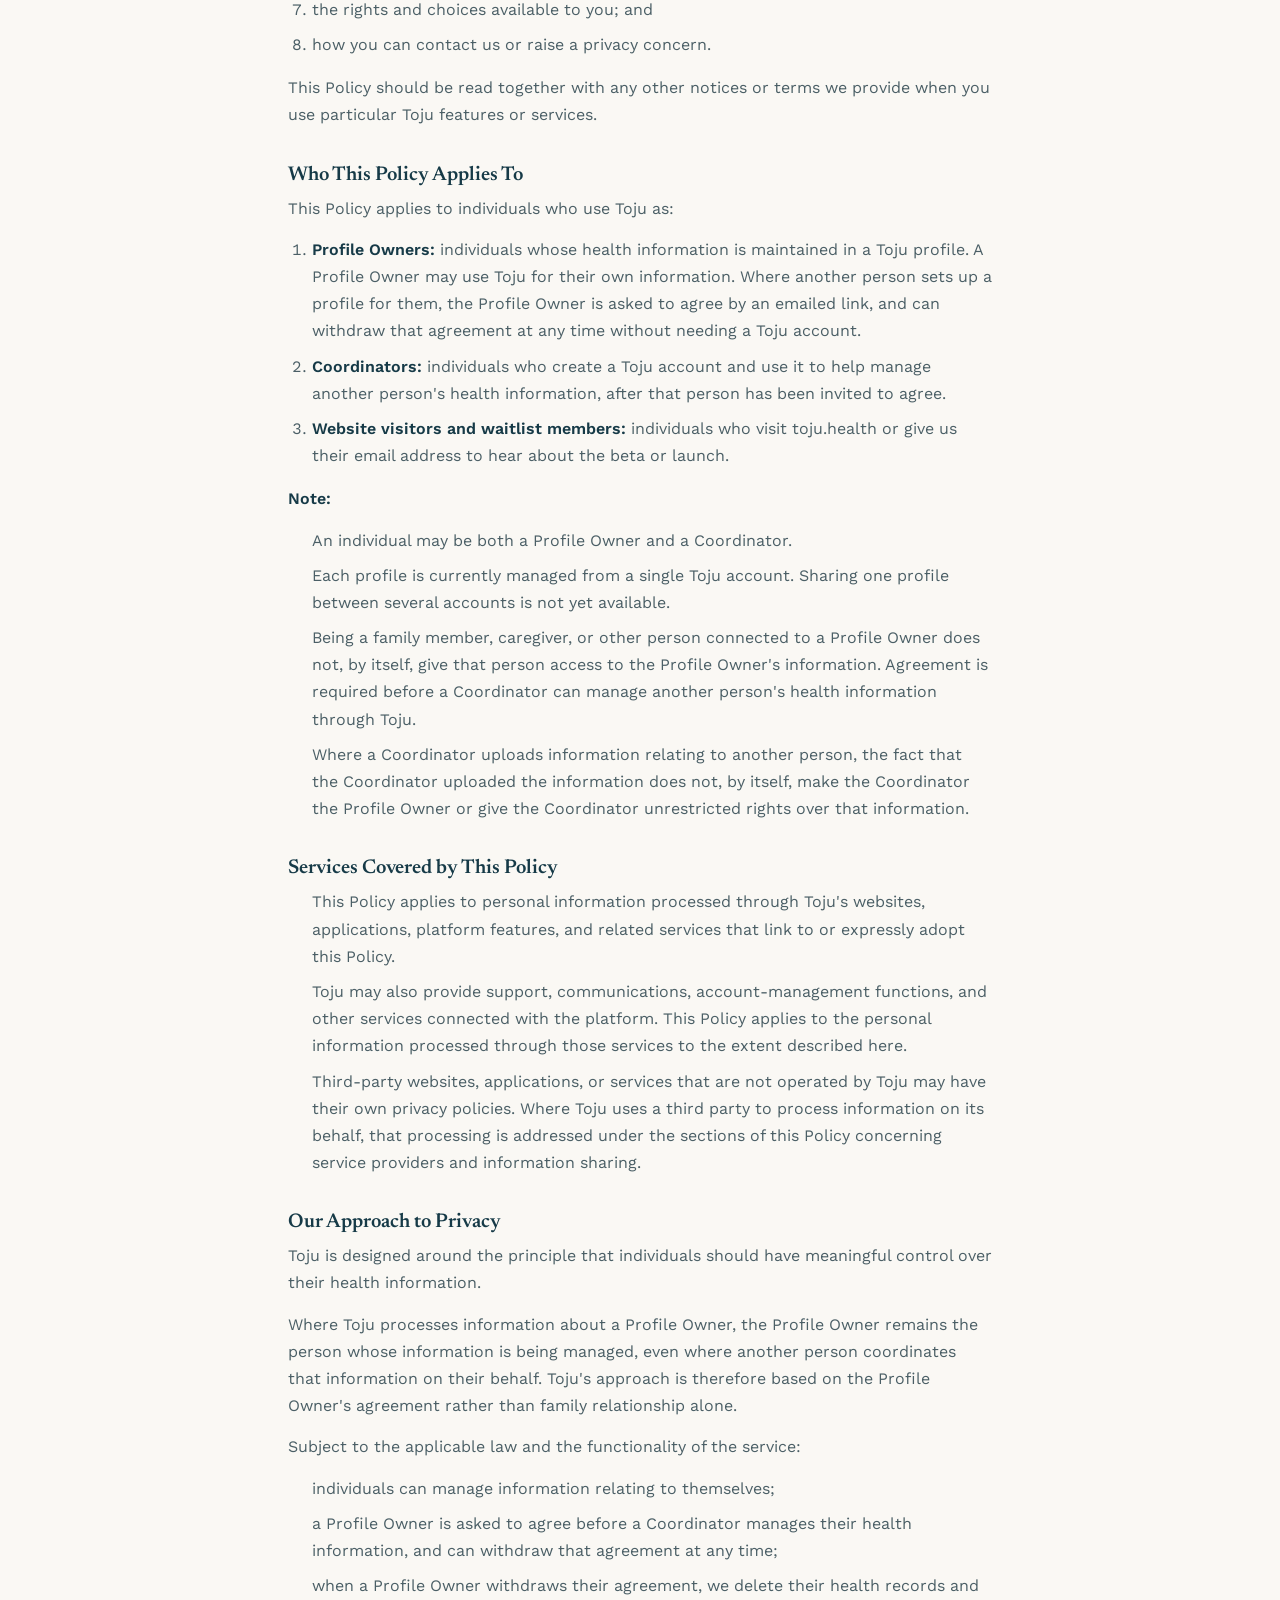
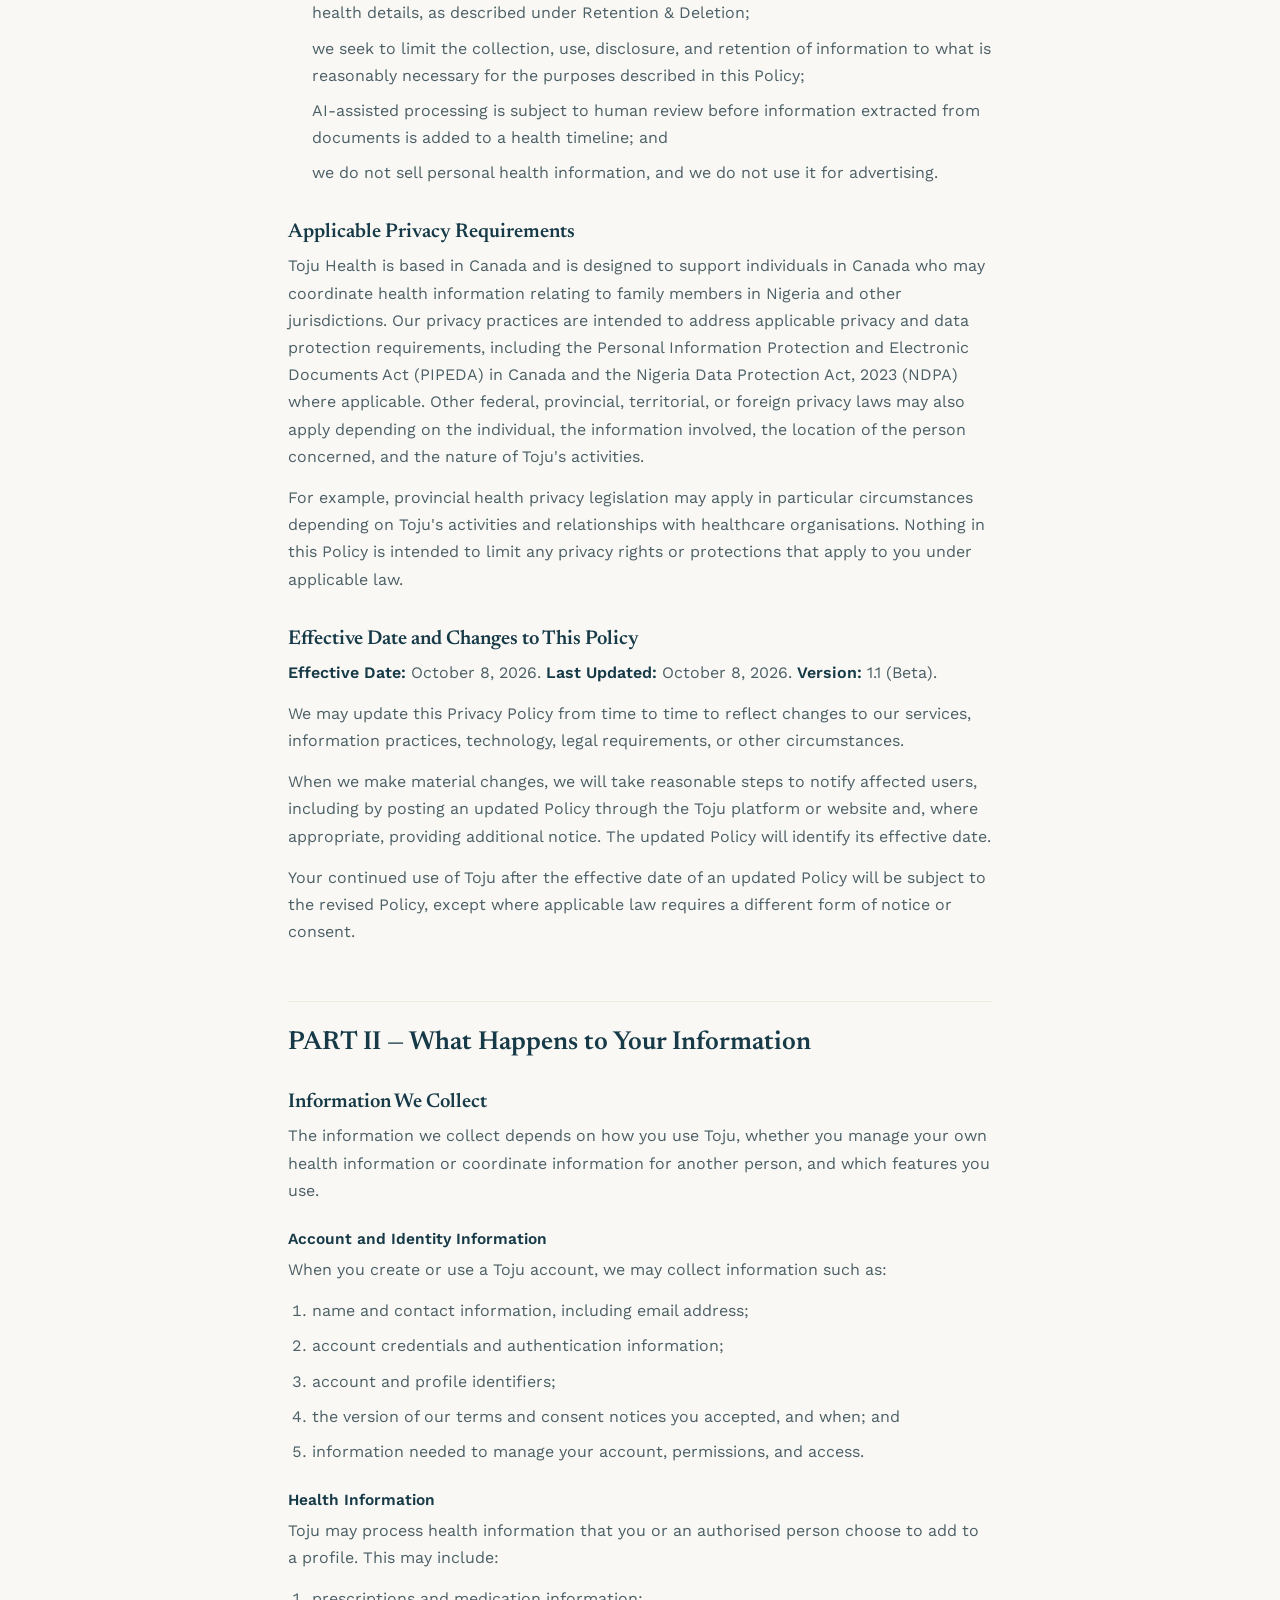
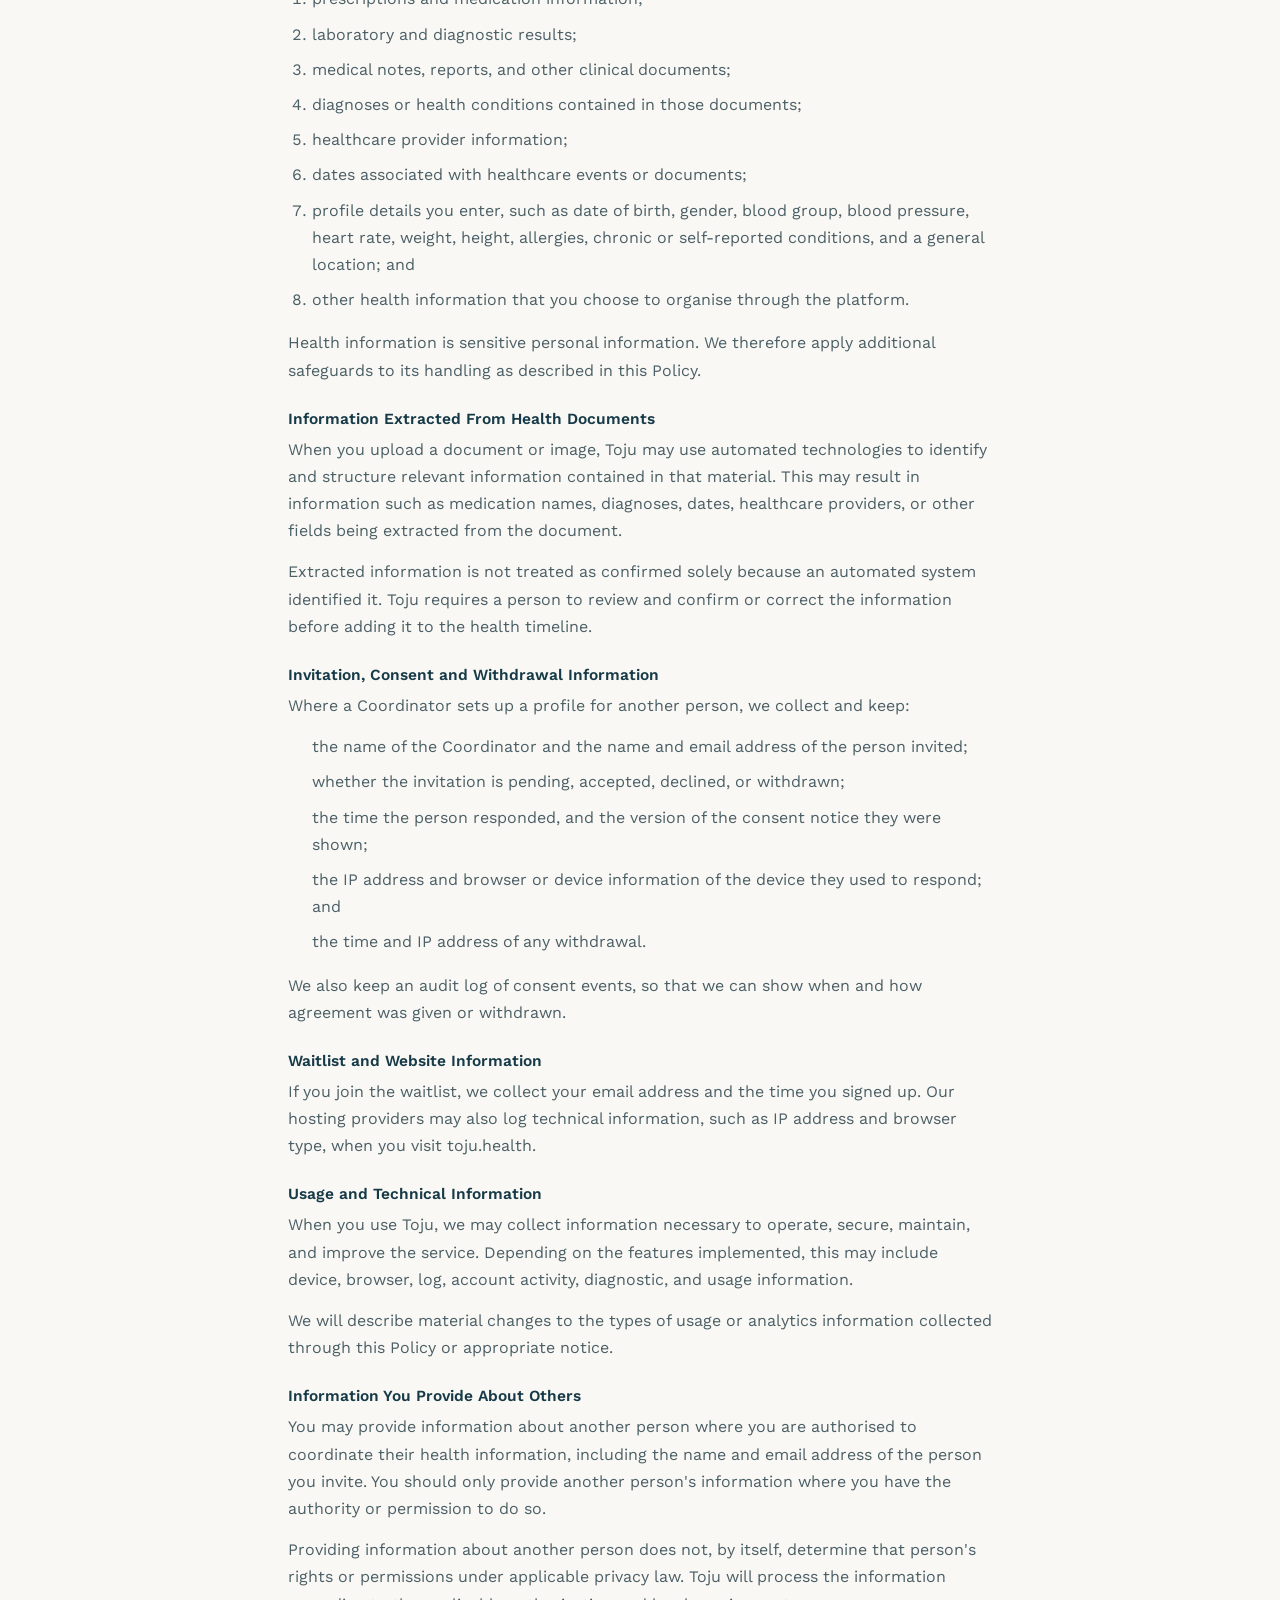
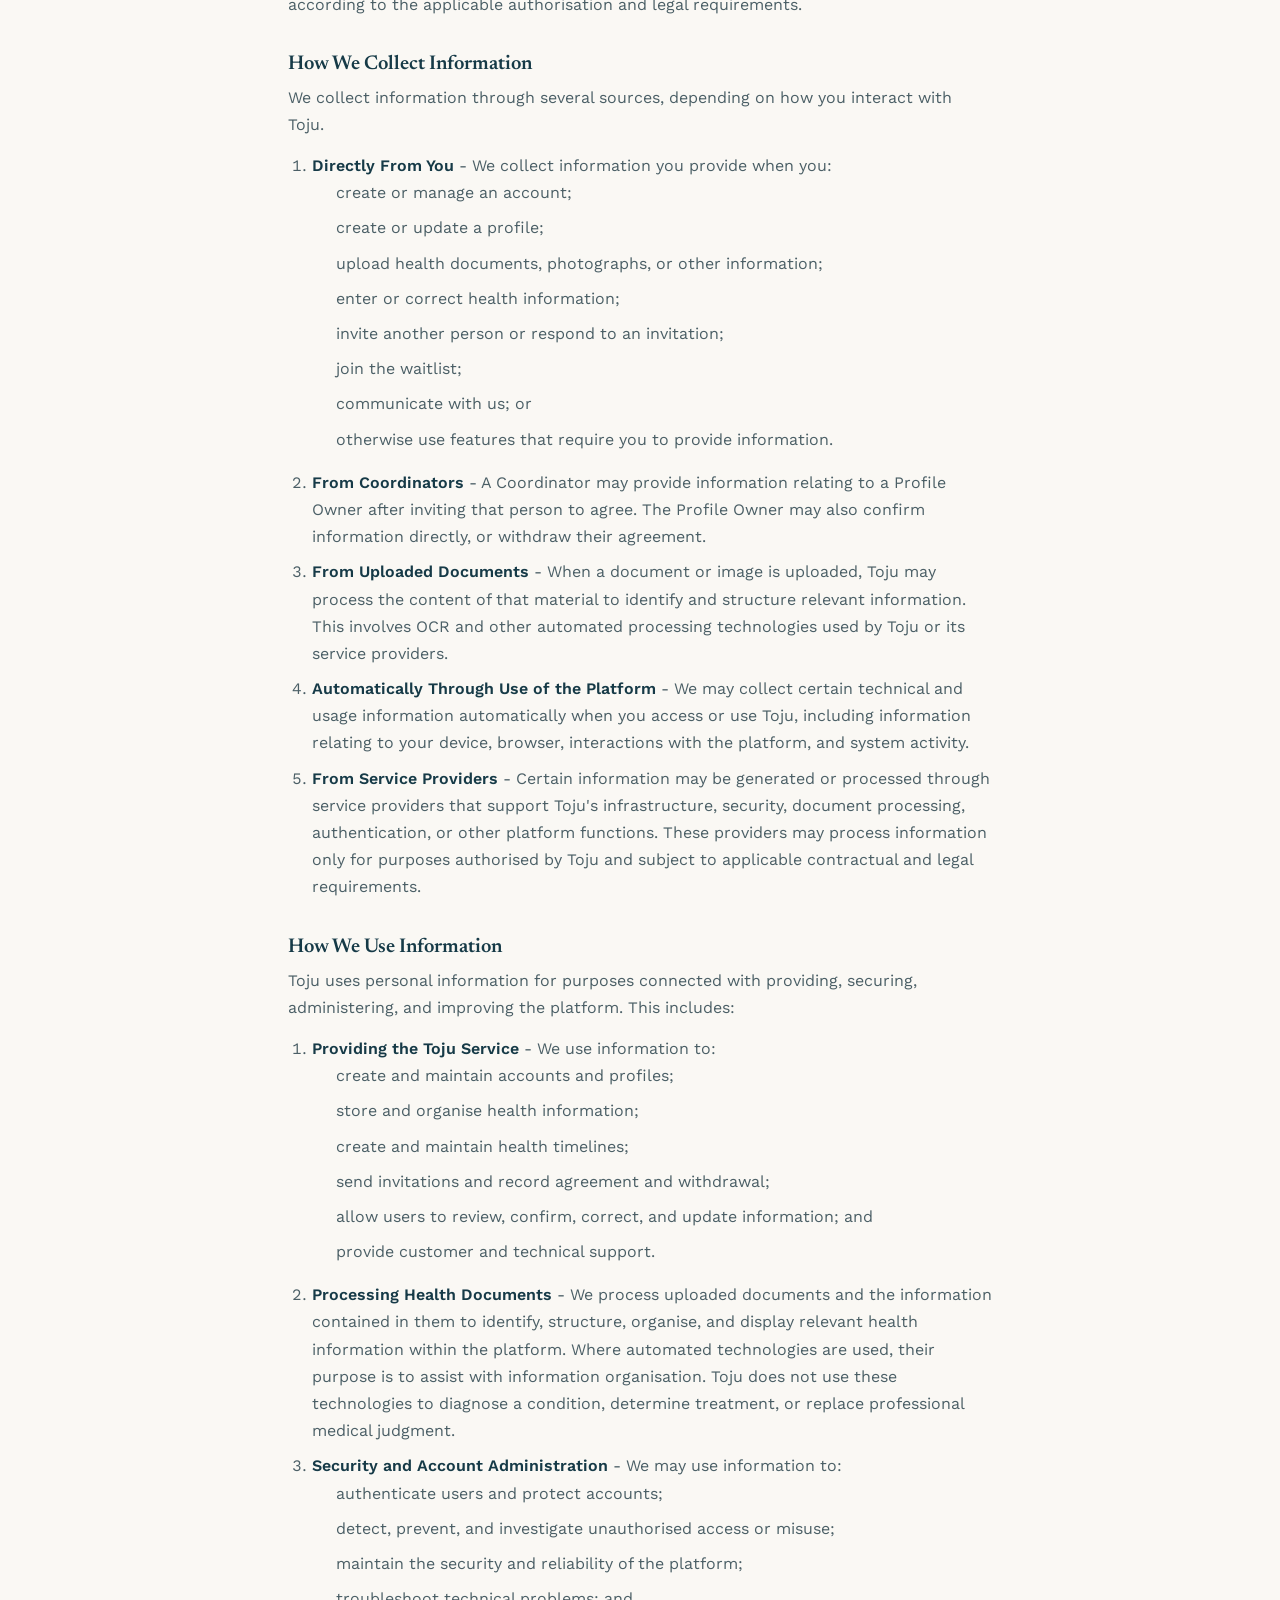
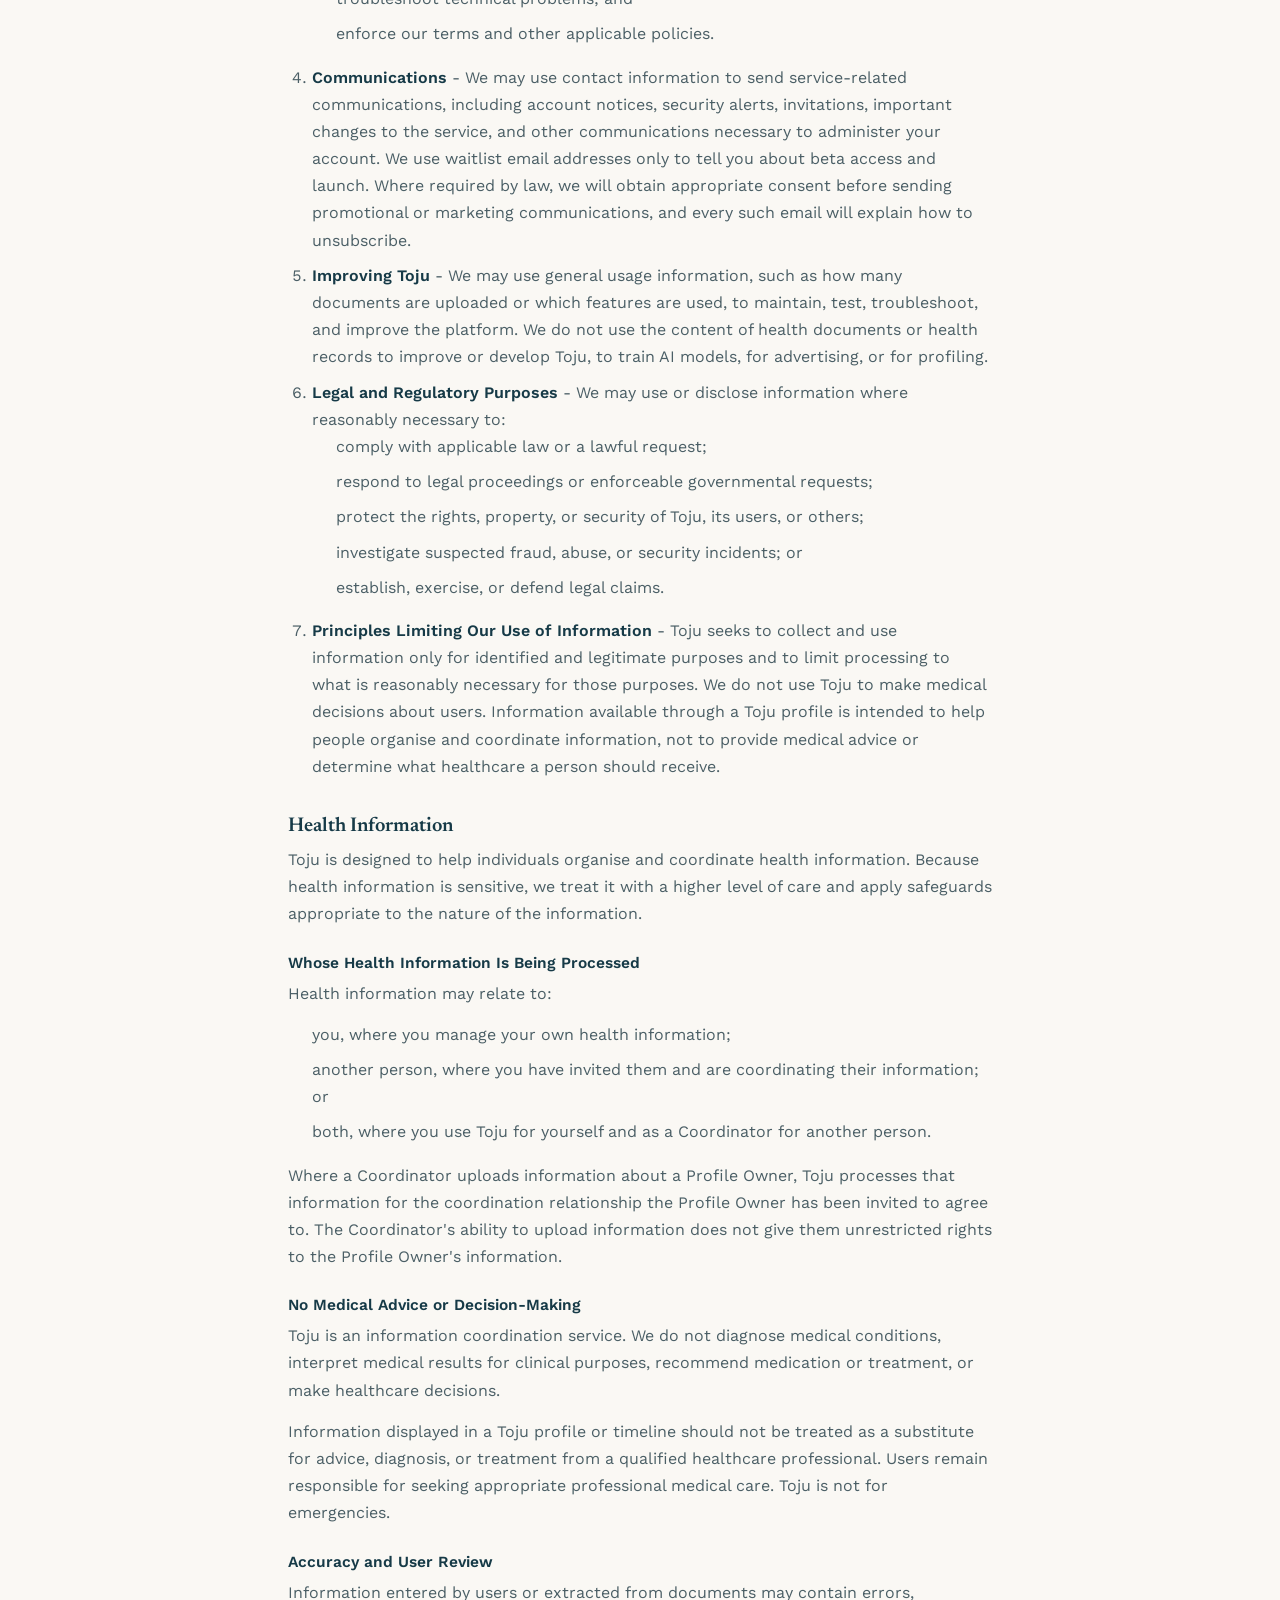
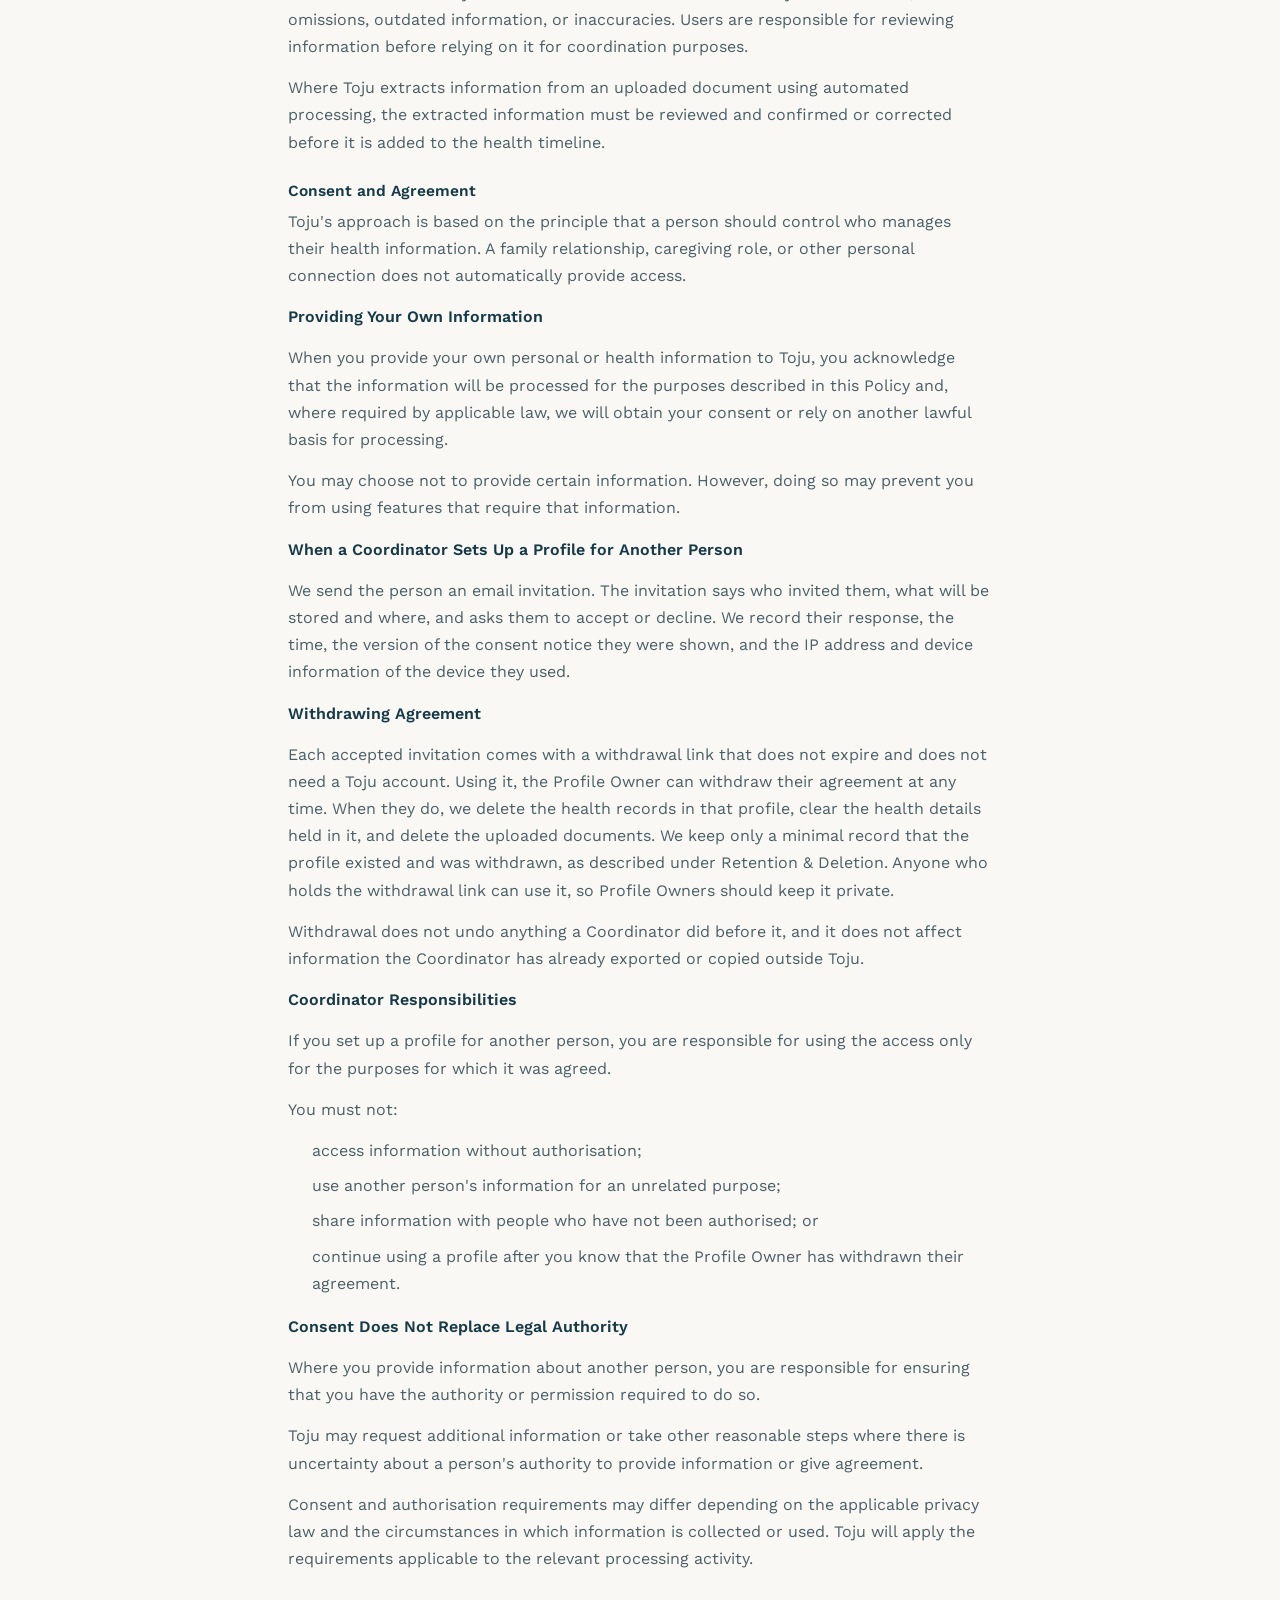
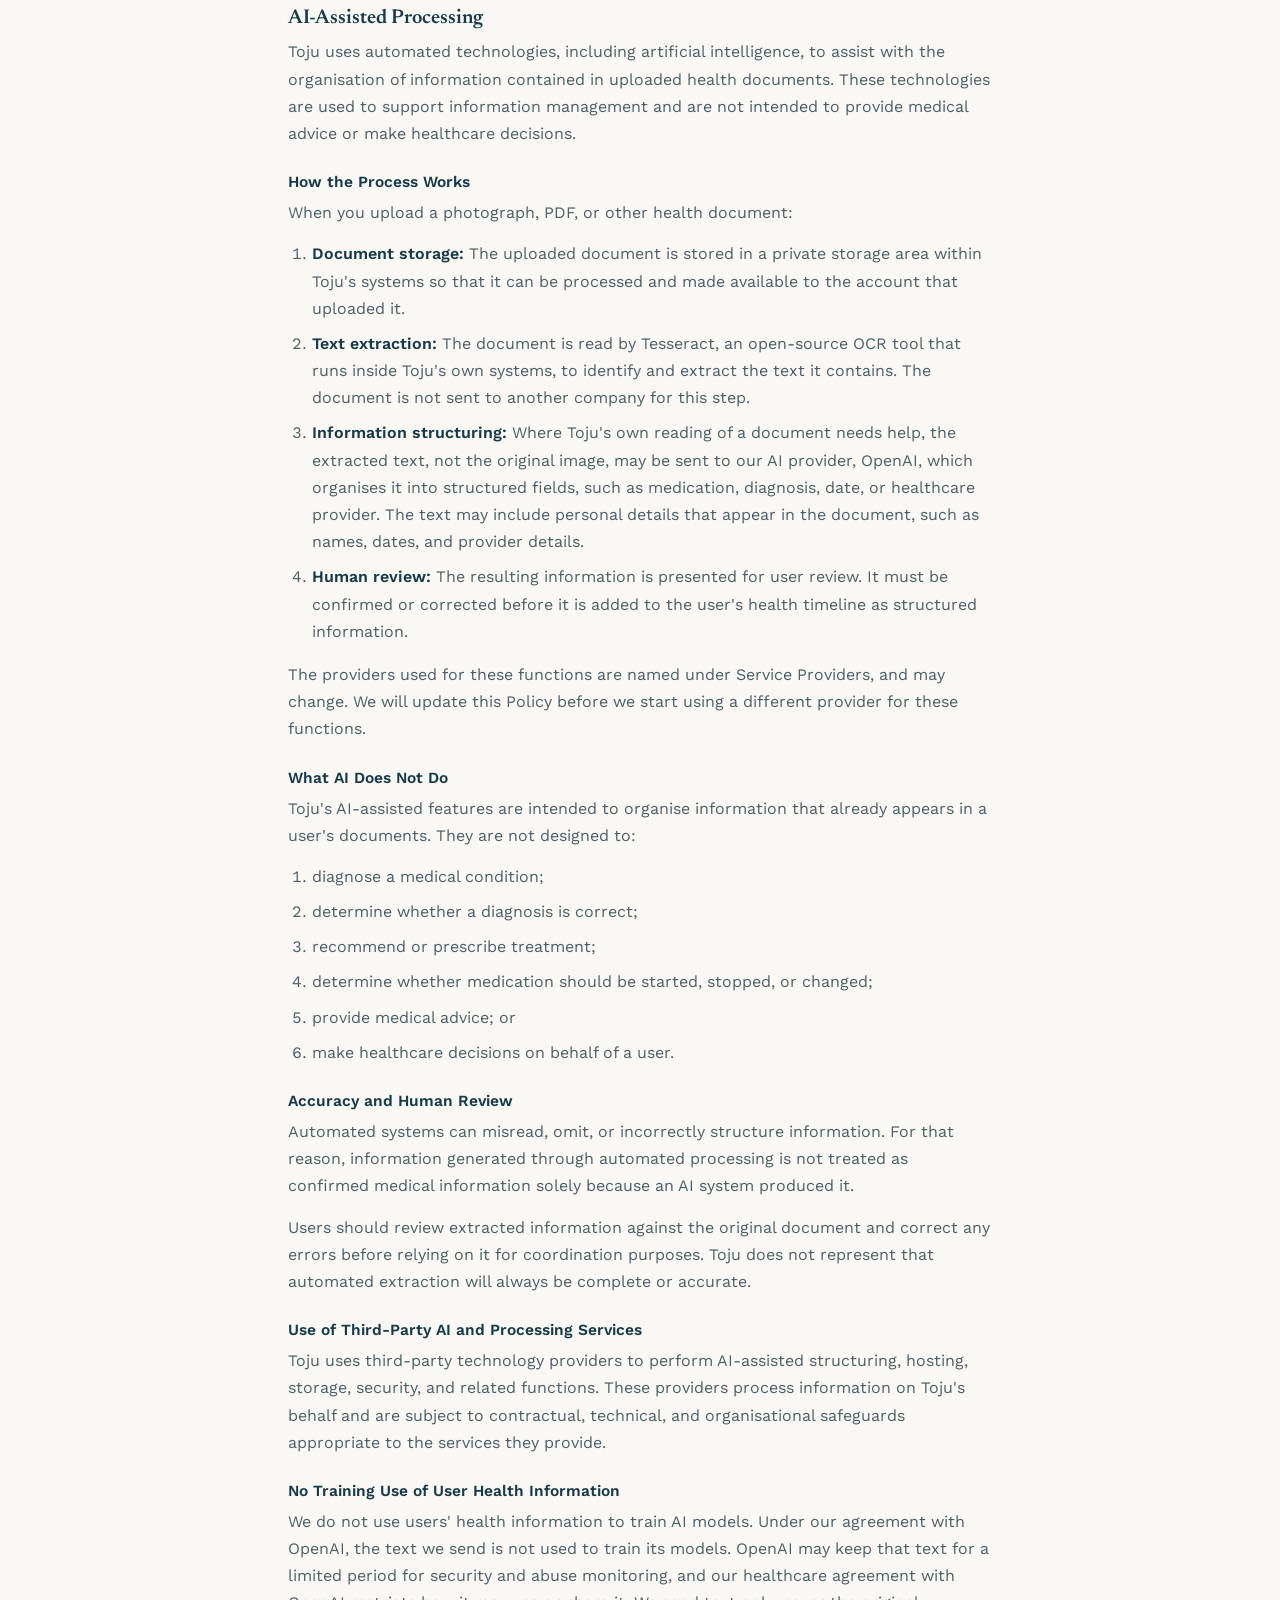
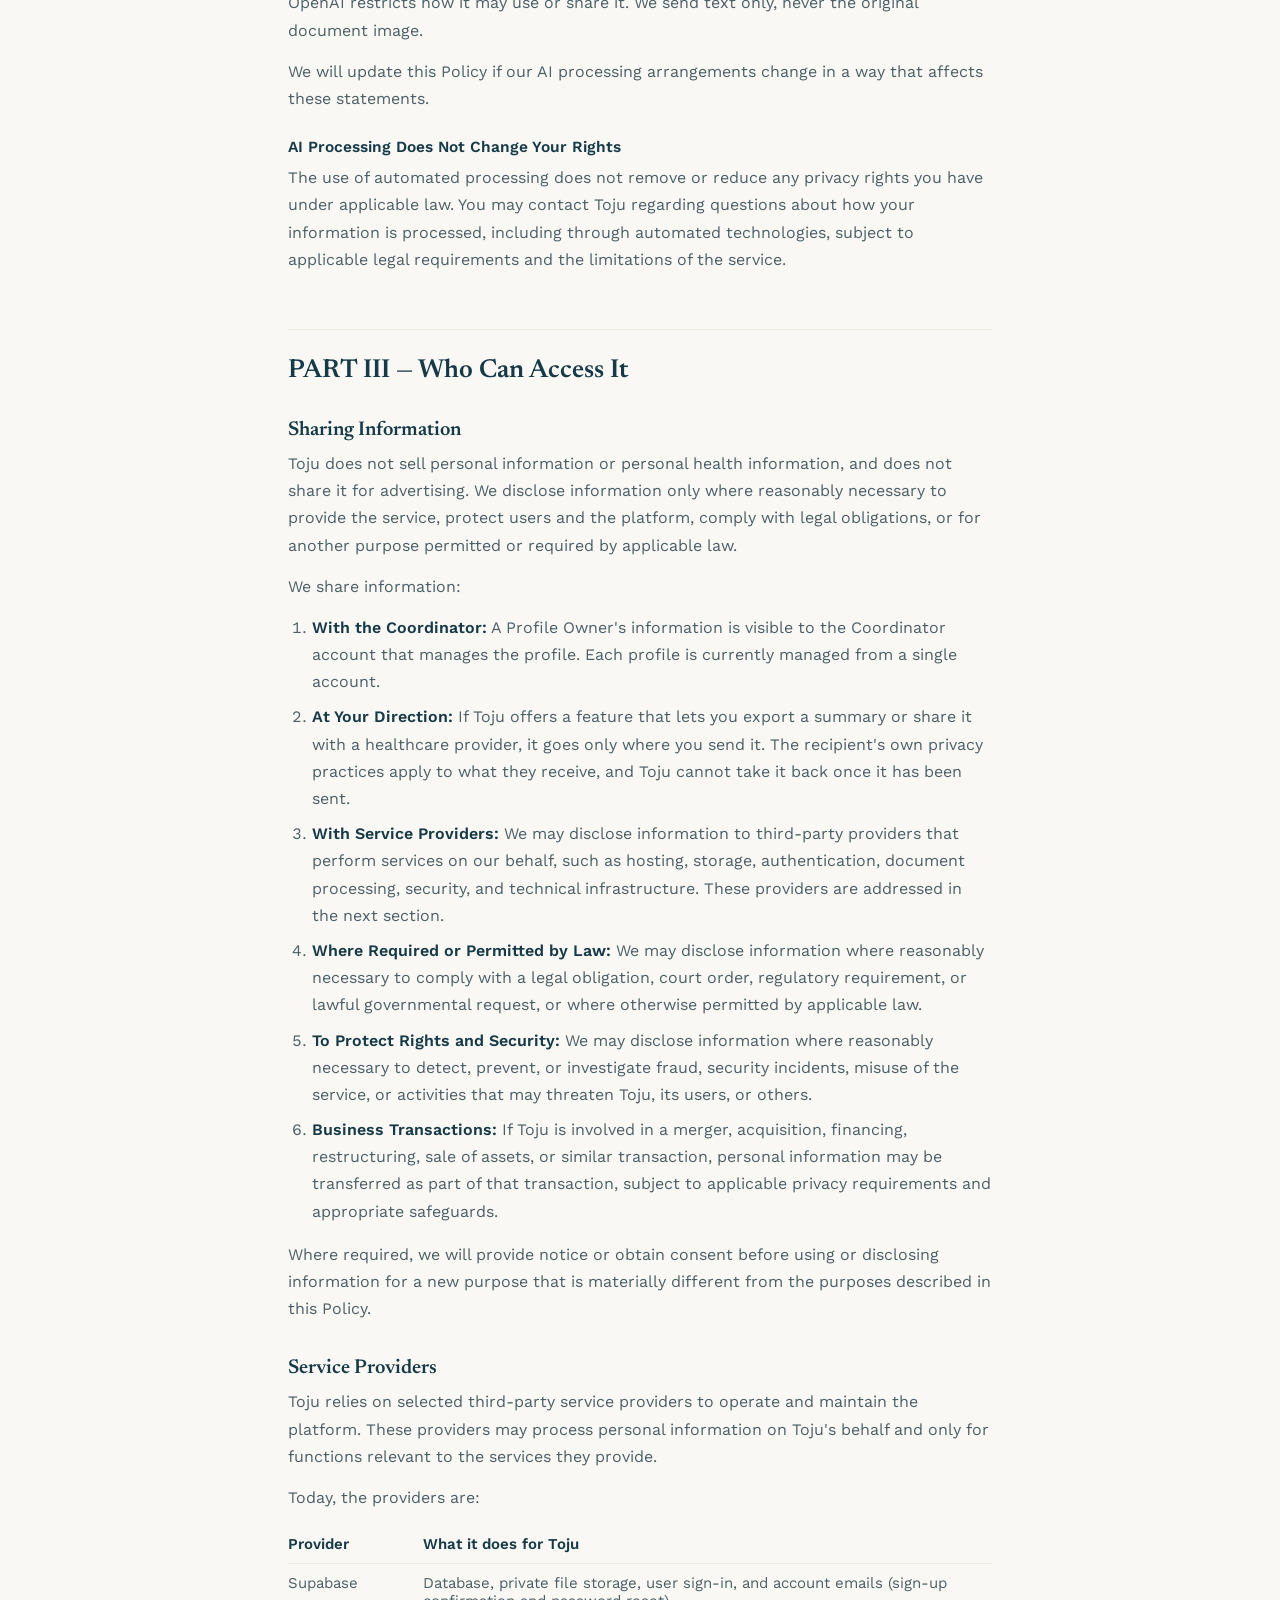
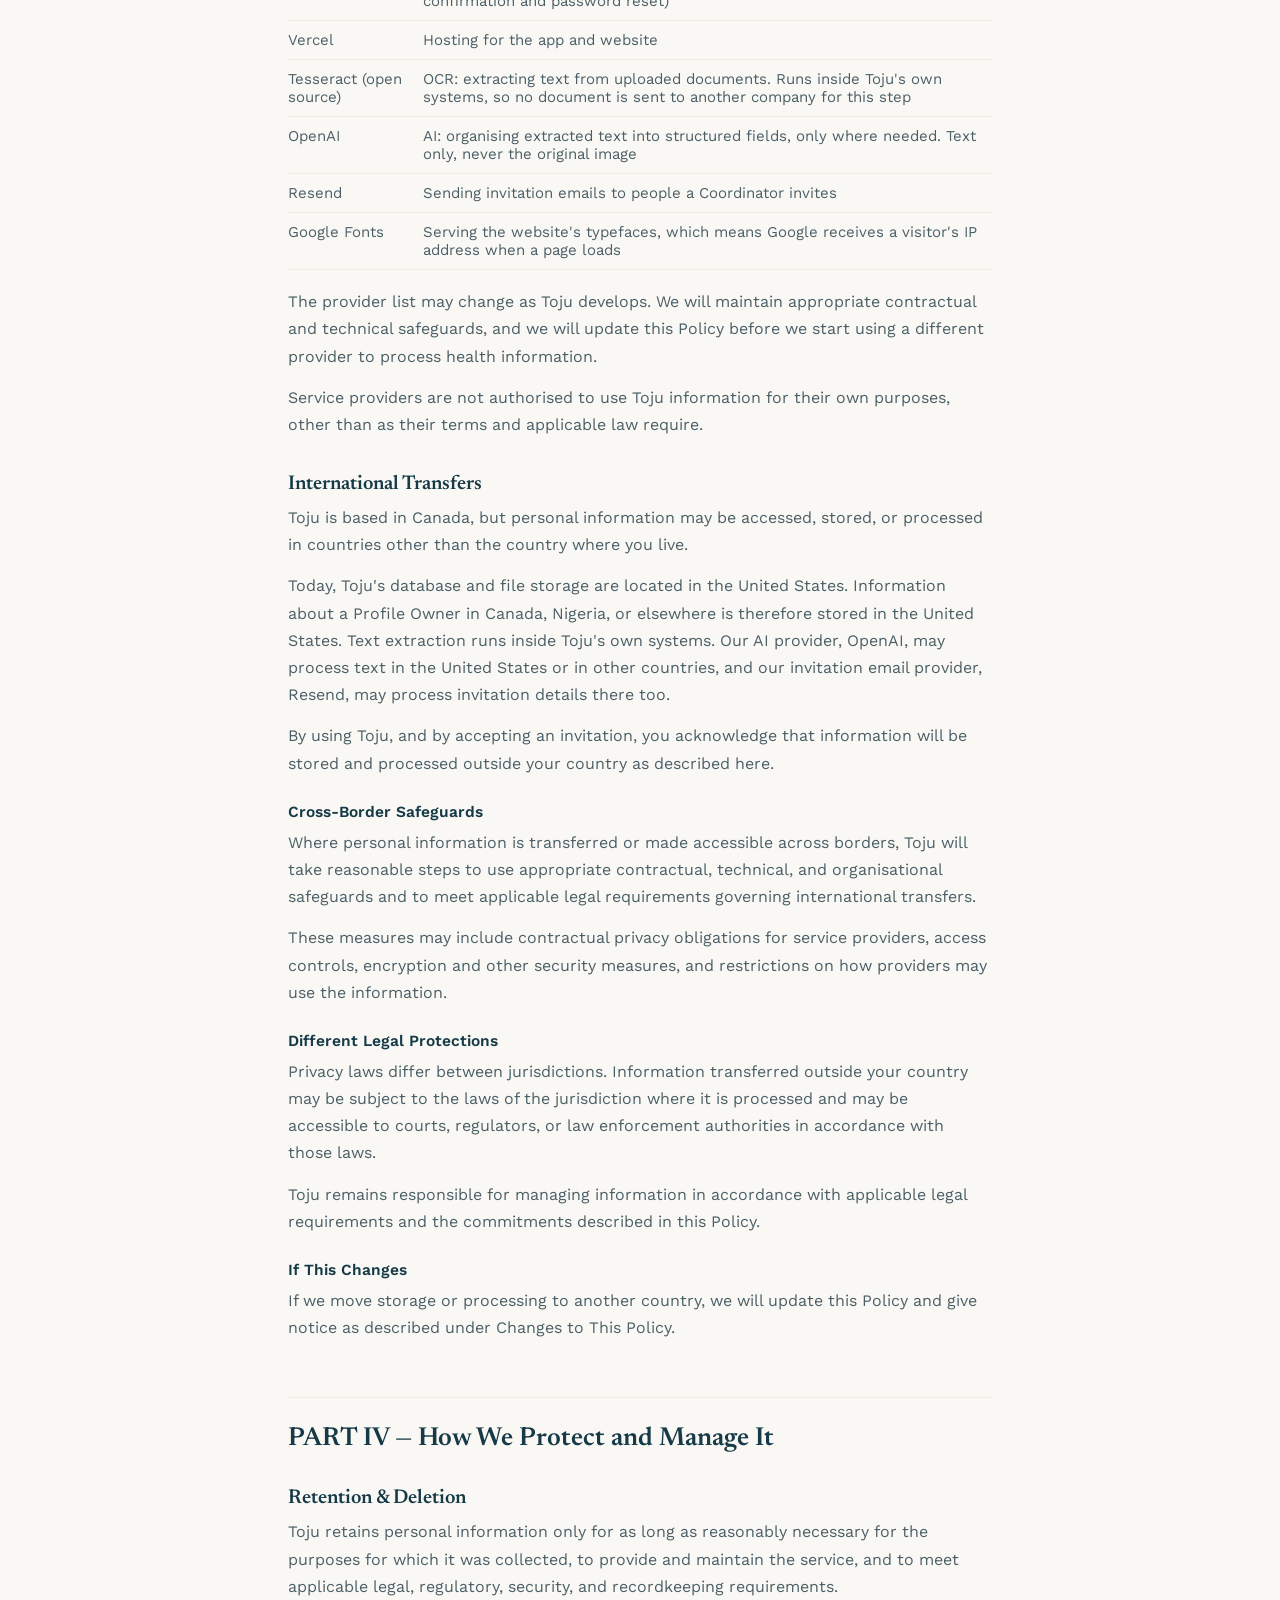
==== commit ad70da0e: "Privacy: align OpenAI retention wording with signed BAA (Eyes Off, not zero retention) Co-Authored-B" ====
--- a/privacy.html
+++ b/privacy.html
@@ -130,7 +130,7 @@
 <h4>Use of Third-Party AI and Processing Services</h4>
 <p>Toju uses third-party technology providers to perform AI-assisted structuring, hosting, storage, security, and related functions. These providers process information on Toju's behalf and are subject to contractual, technical, and organisational safeguards appropriate to the services they provide.</p>
 <h4>No Training Use of User Health Information</h4>
-<p>We do not use users' health information to train AI models. Under our agreement with OpenAI, the text we send is not used to train its models and is not kept by OpenAI after it has been processed, unless the law requires OpenAI to keep it. We send text only, never the original document image.</p>
+<p>We do not use users' health information to train AI models. Under our agreement with OpenAI, the text we send is not used to train its models. OpenAI may keep that text for a limited period for security and abuse monitoring, and our healthcare agreement with OpenAI restricts how it may use or share it. We send text only, never the original document image.</p>
 <p>We will update this Policy if our AI processing arrangements change in a way that affects these statements.</p>
 <h4>AI Processing Does Not Change Your Rights</h4>
 <p>The use of automated processing does not remove or reduce any privacy rights you have under applicable law. You may contact Toju regarding questions about how your information is processed, including through automated technologies, subject to applicable legal requirements and the limitations of the service.</p>
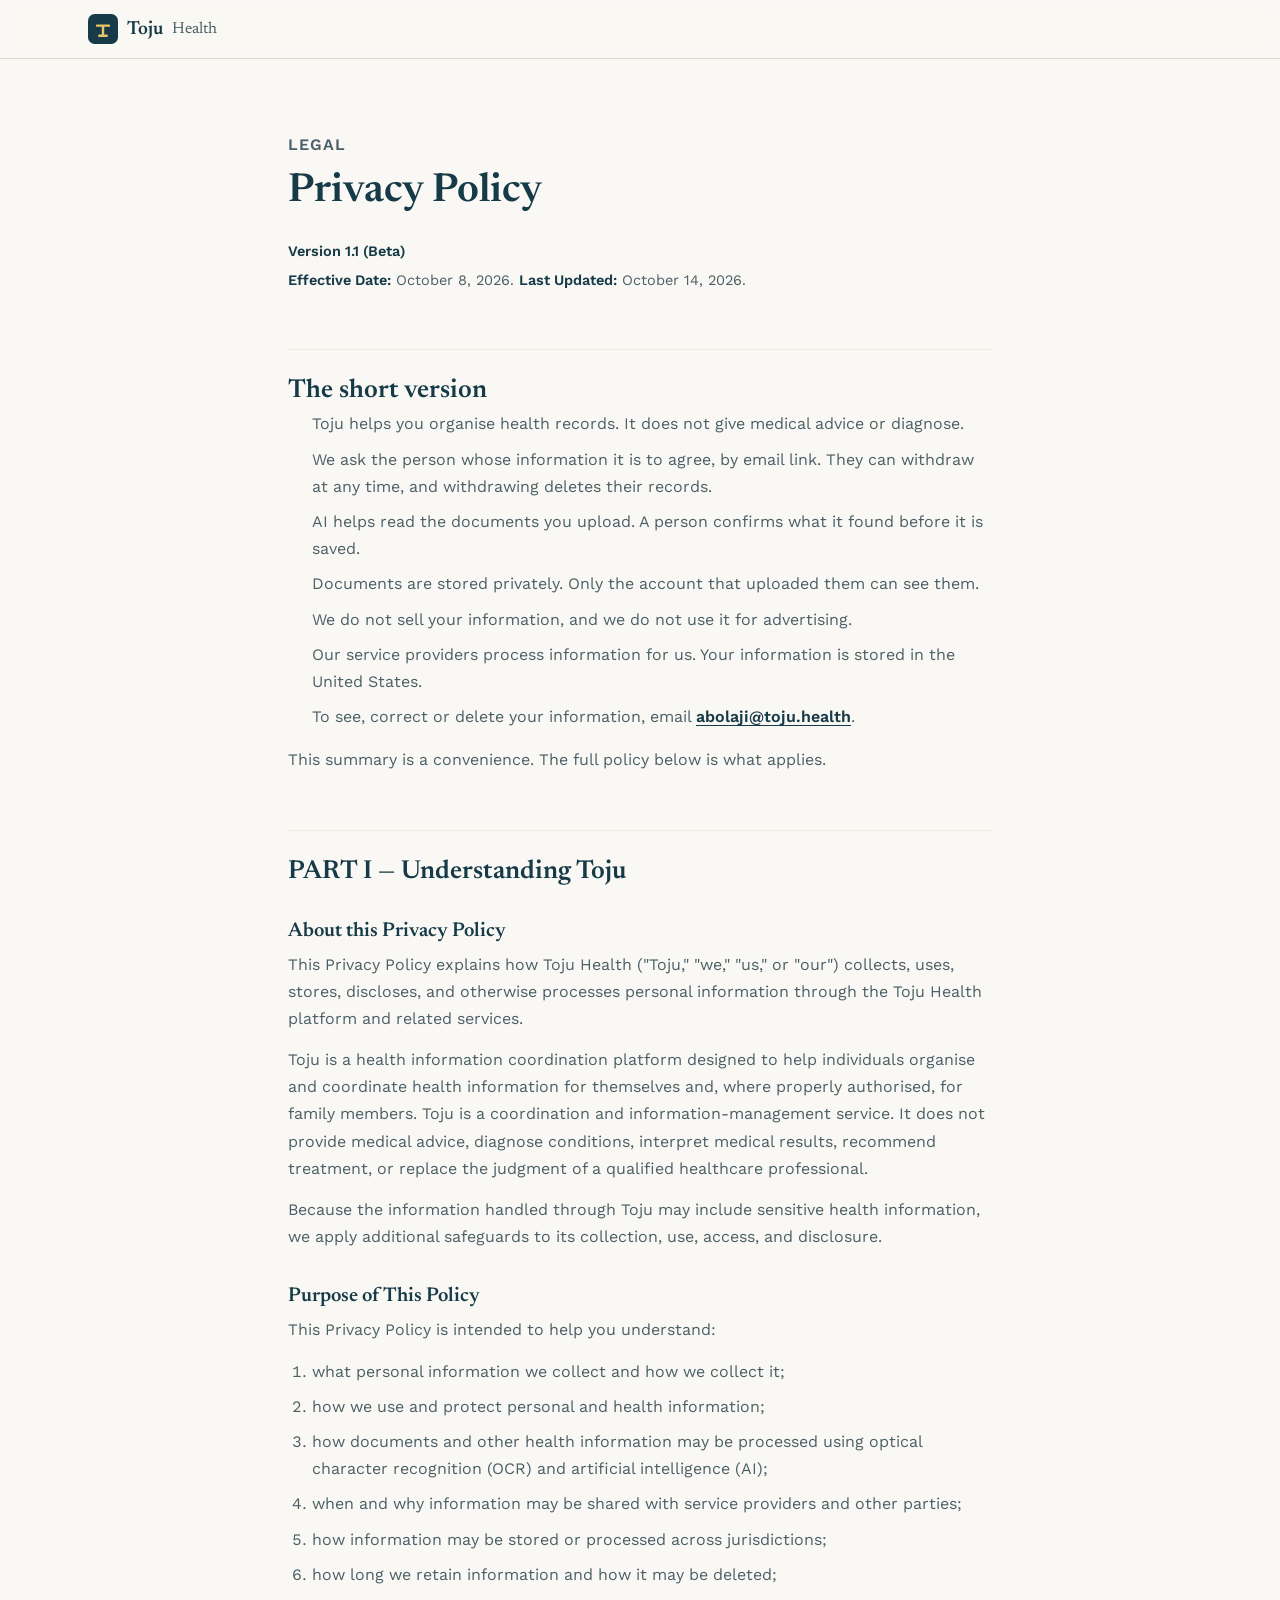
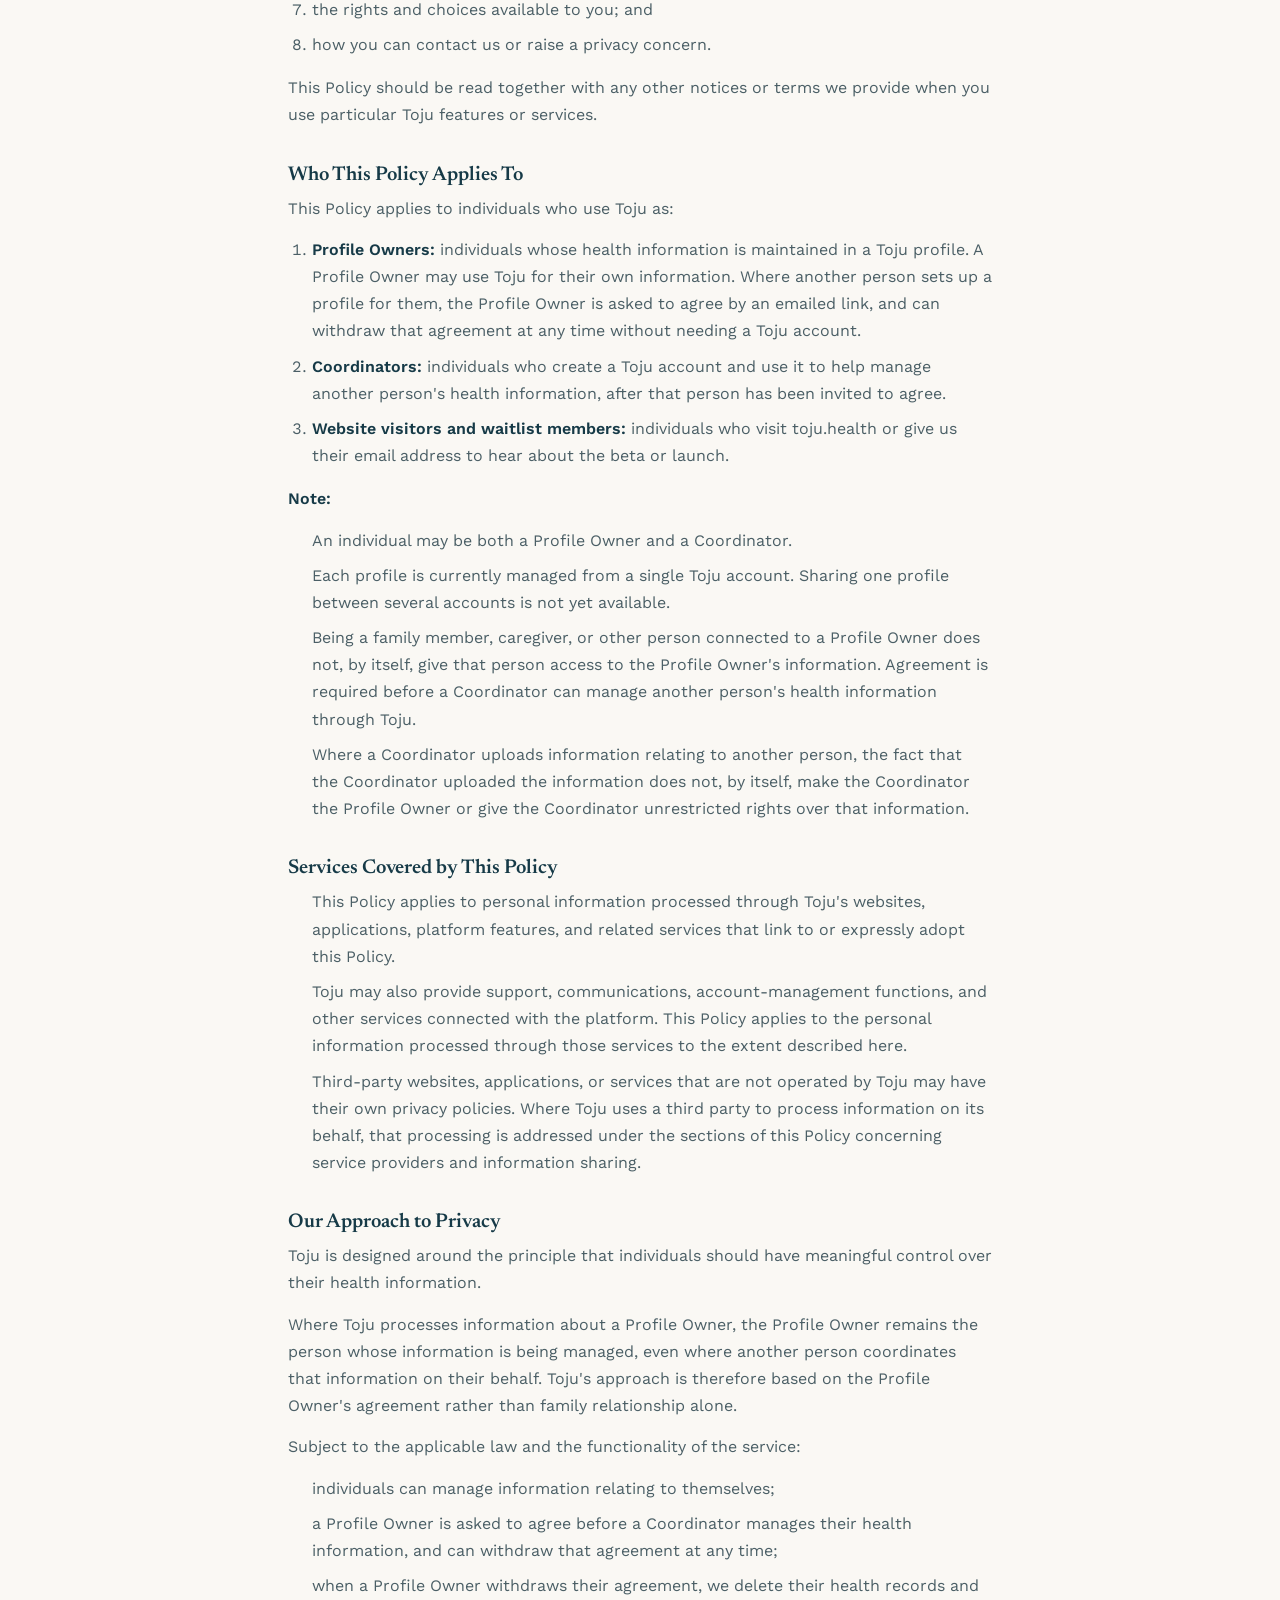
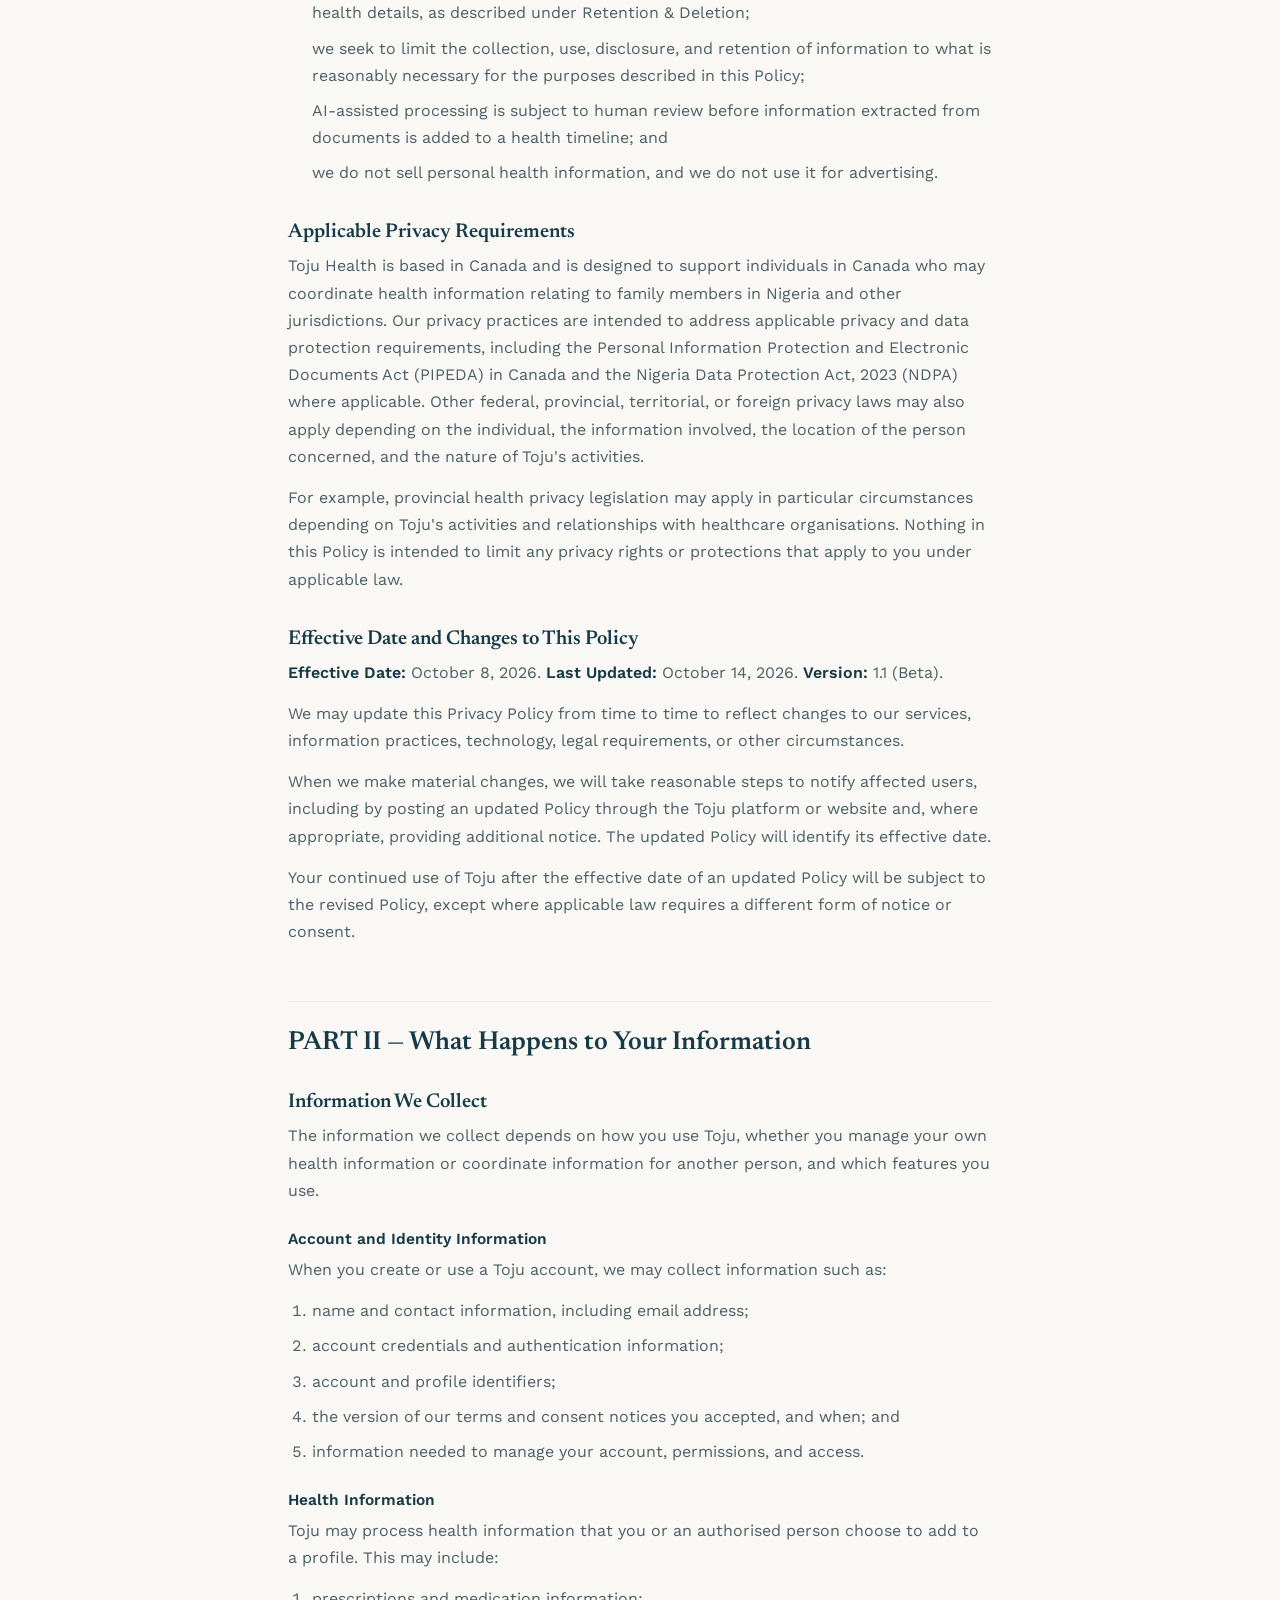
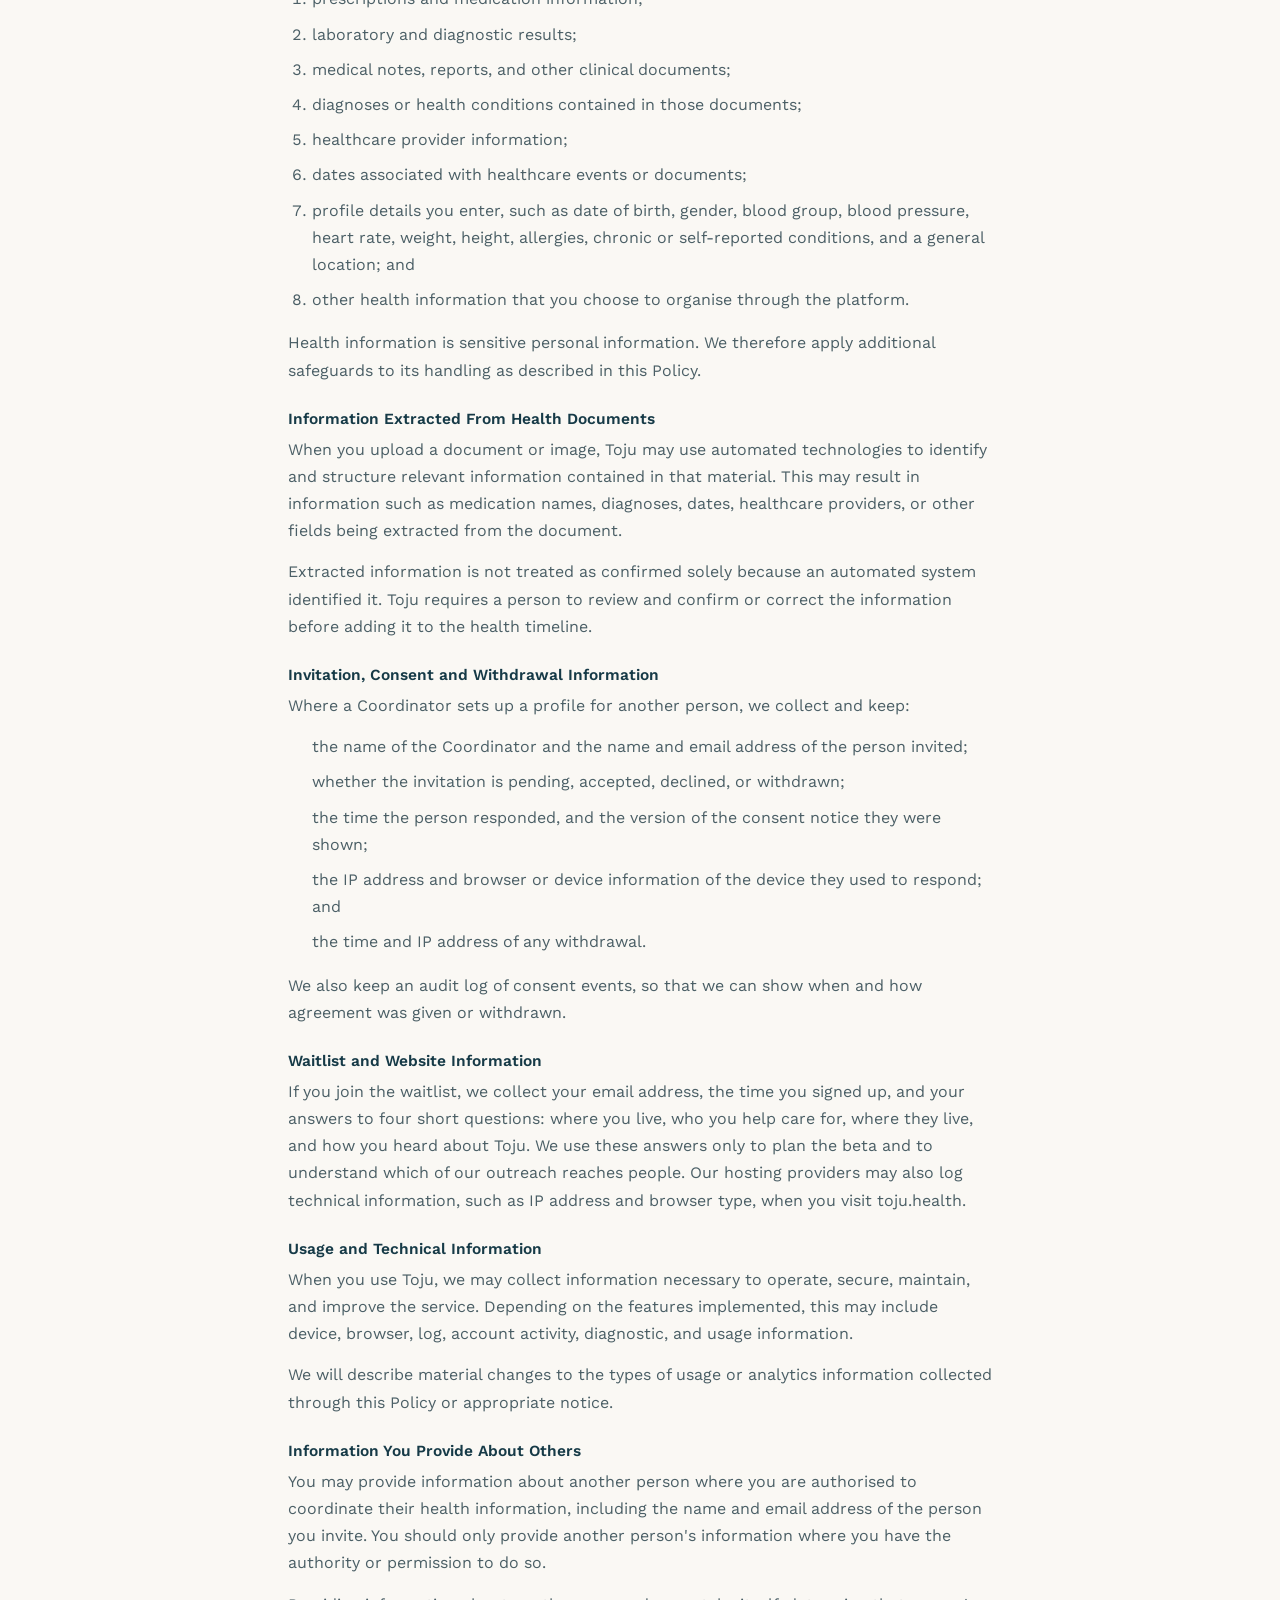
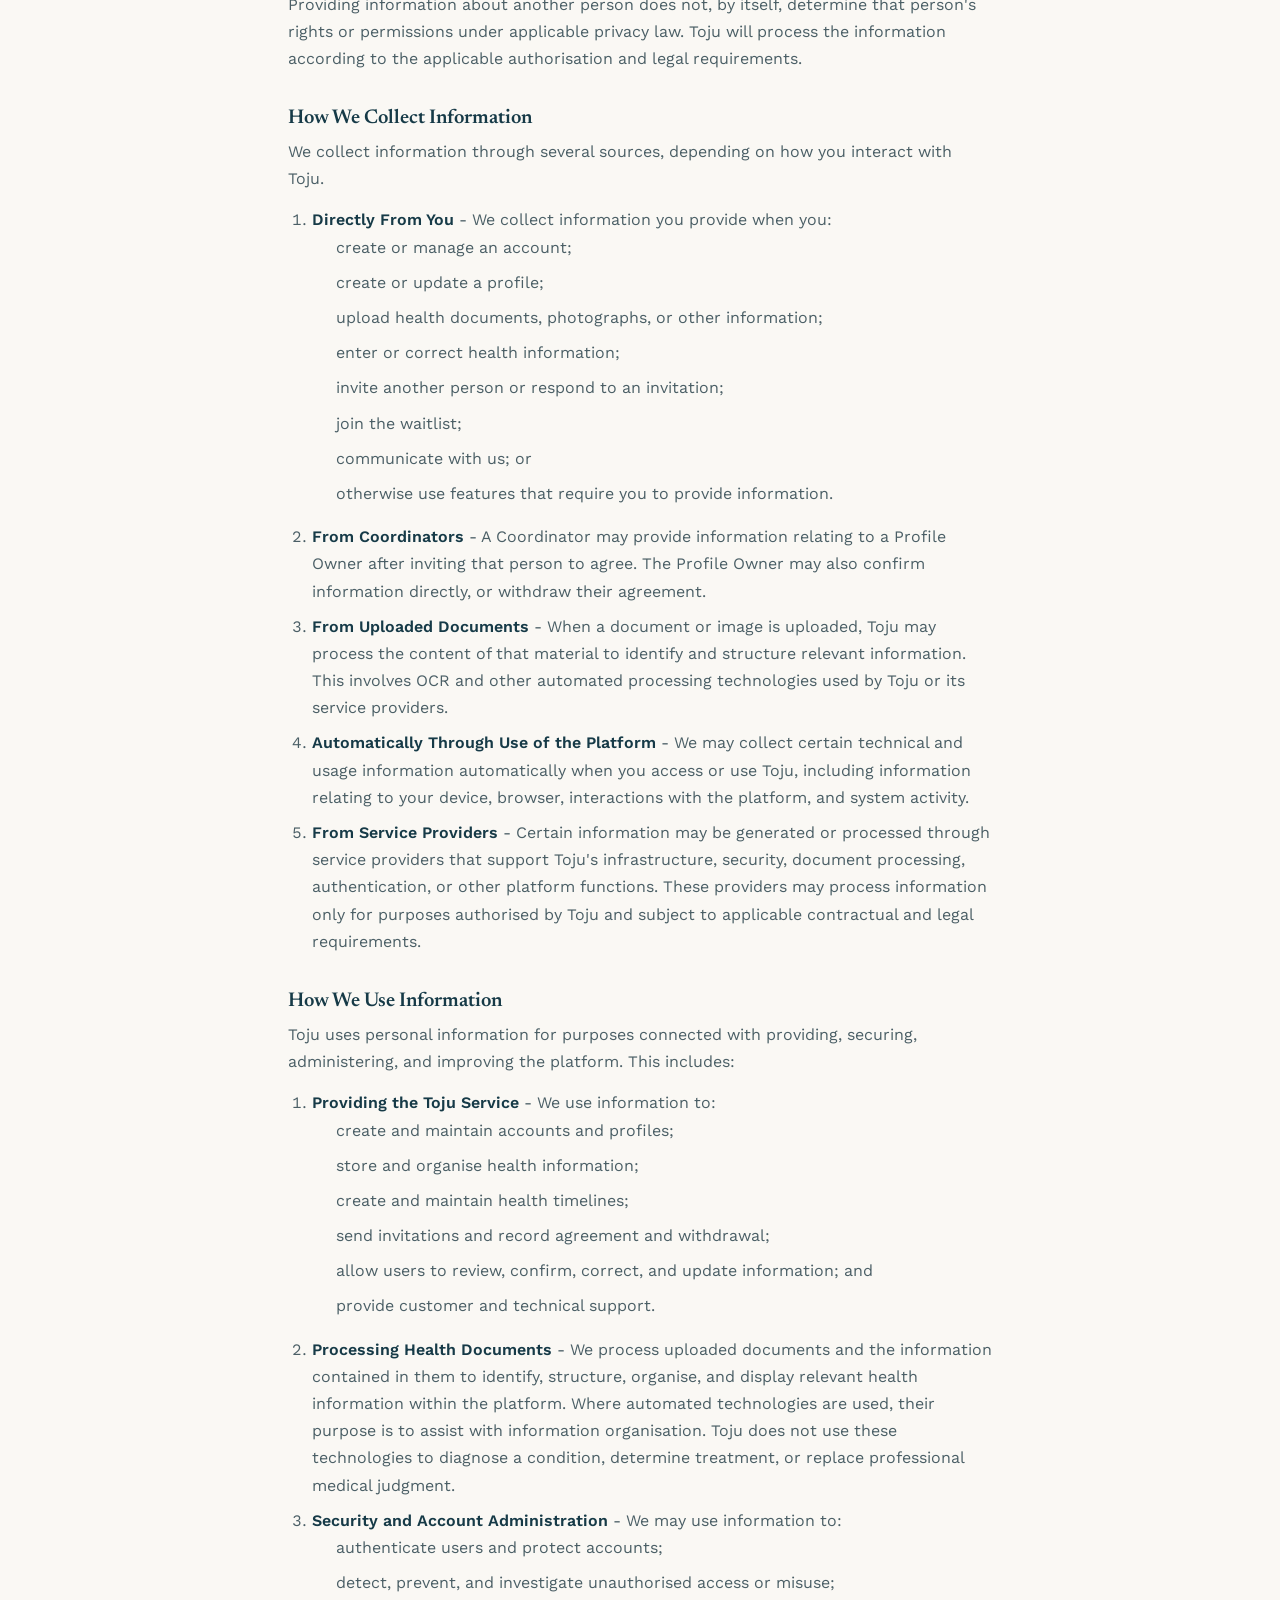
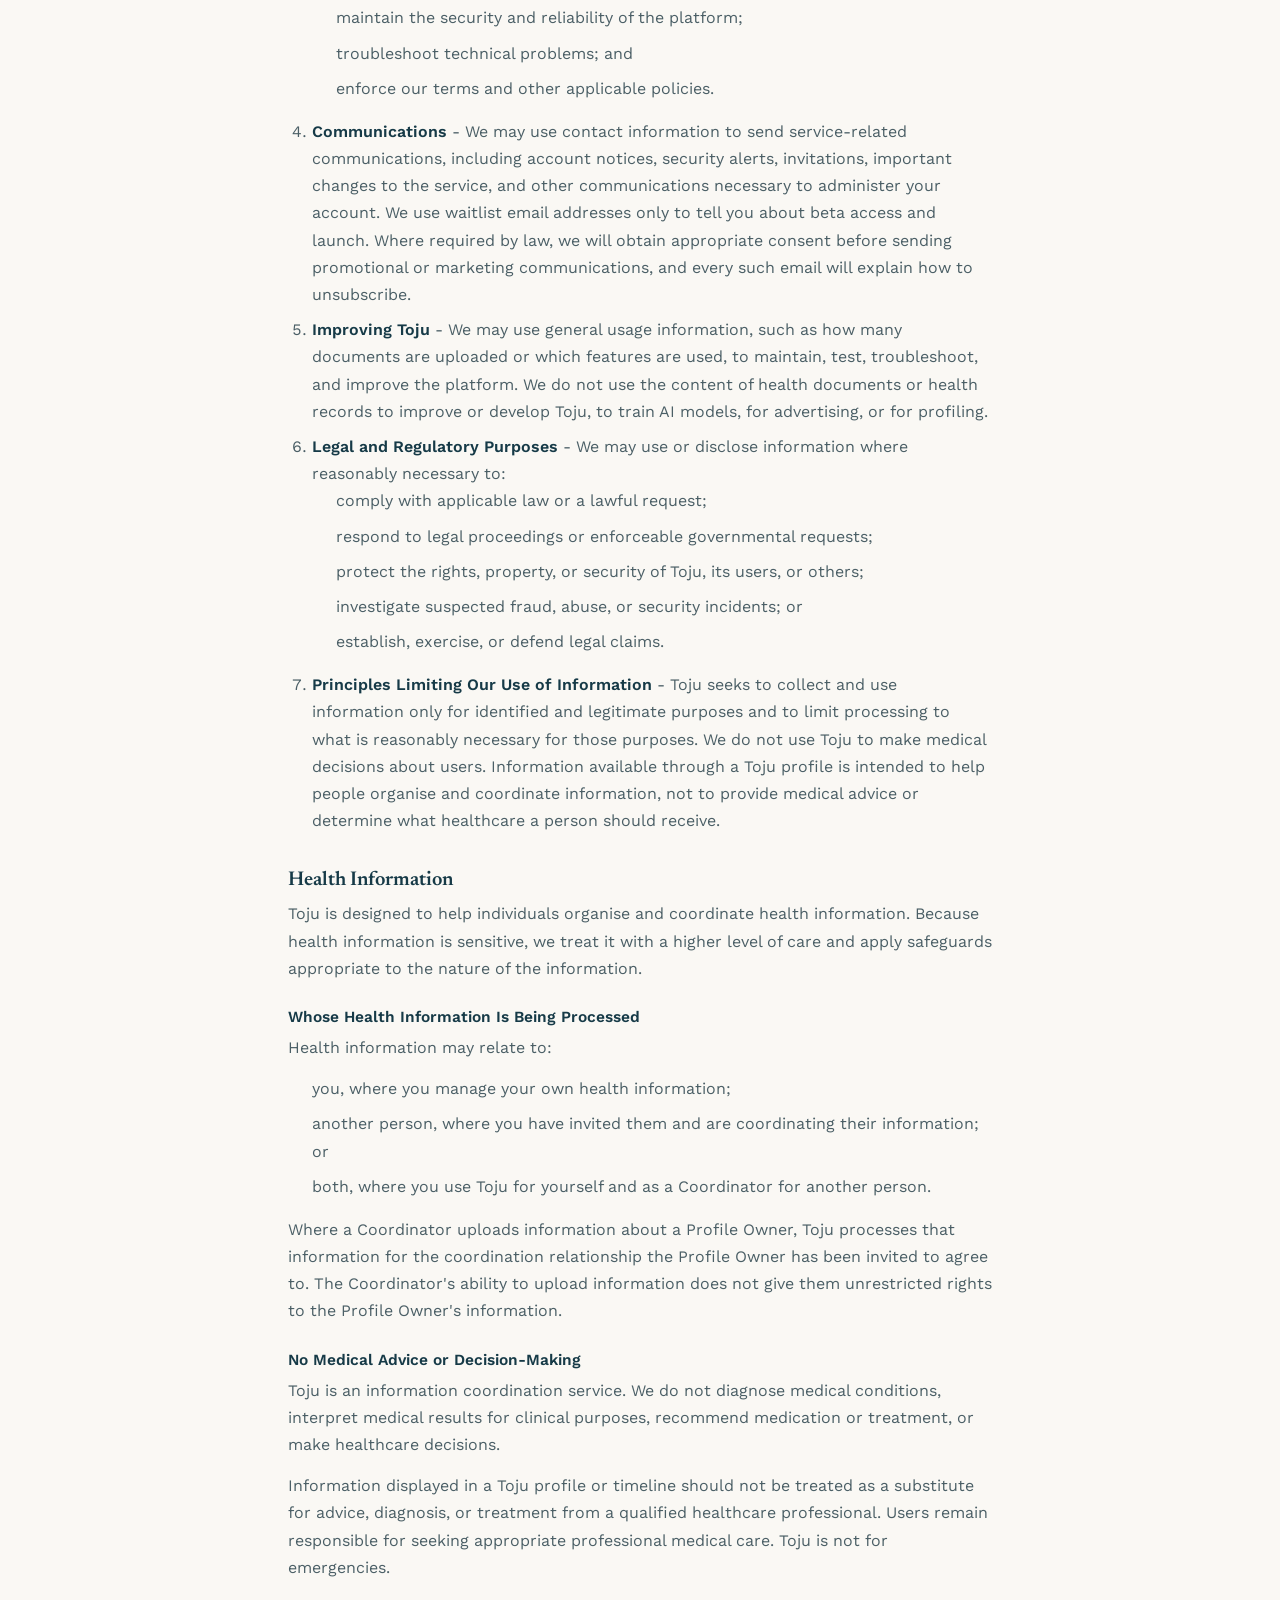
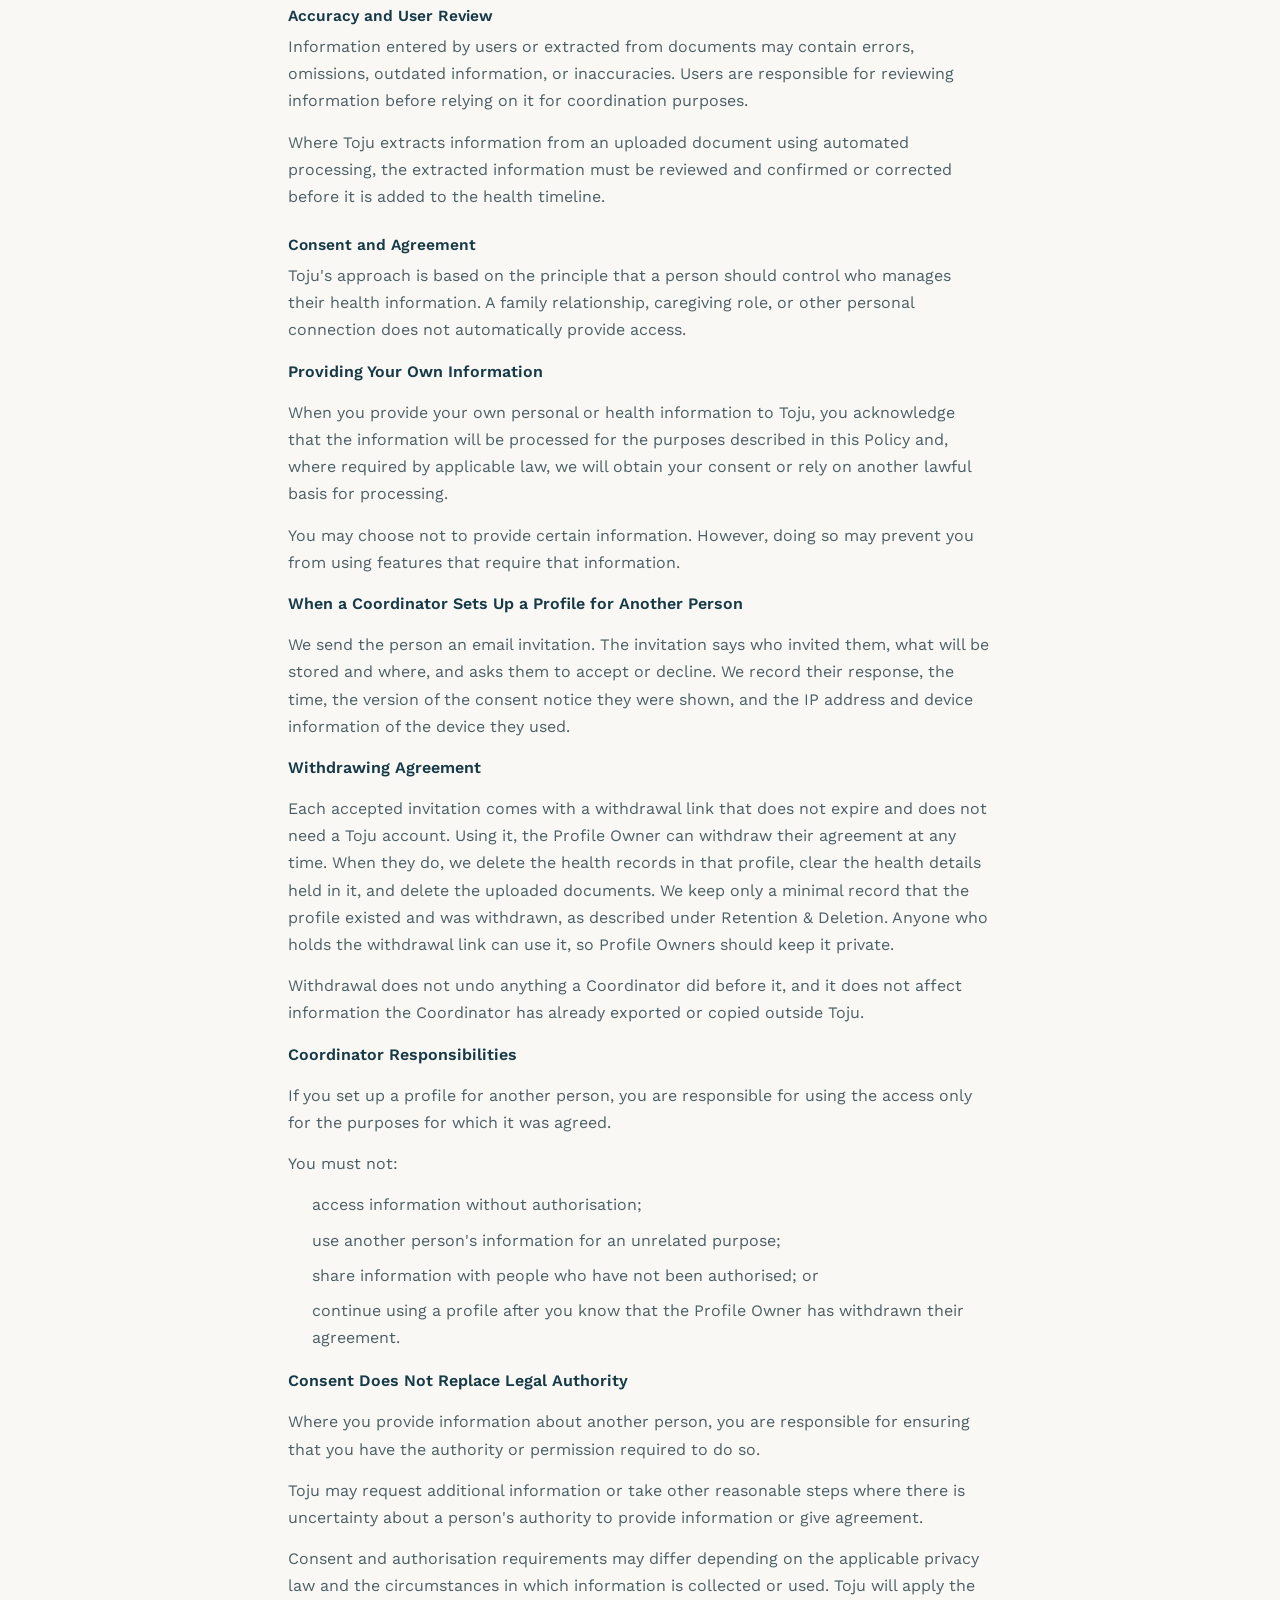
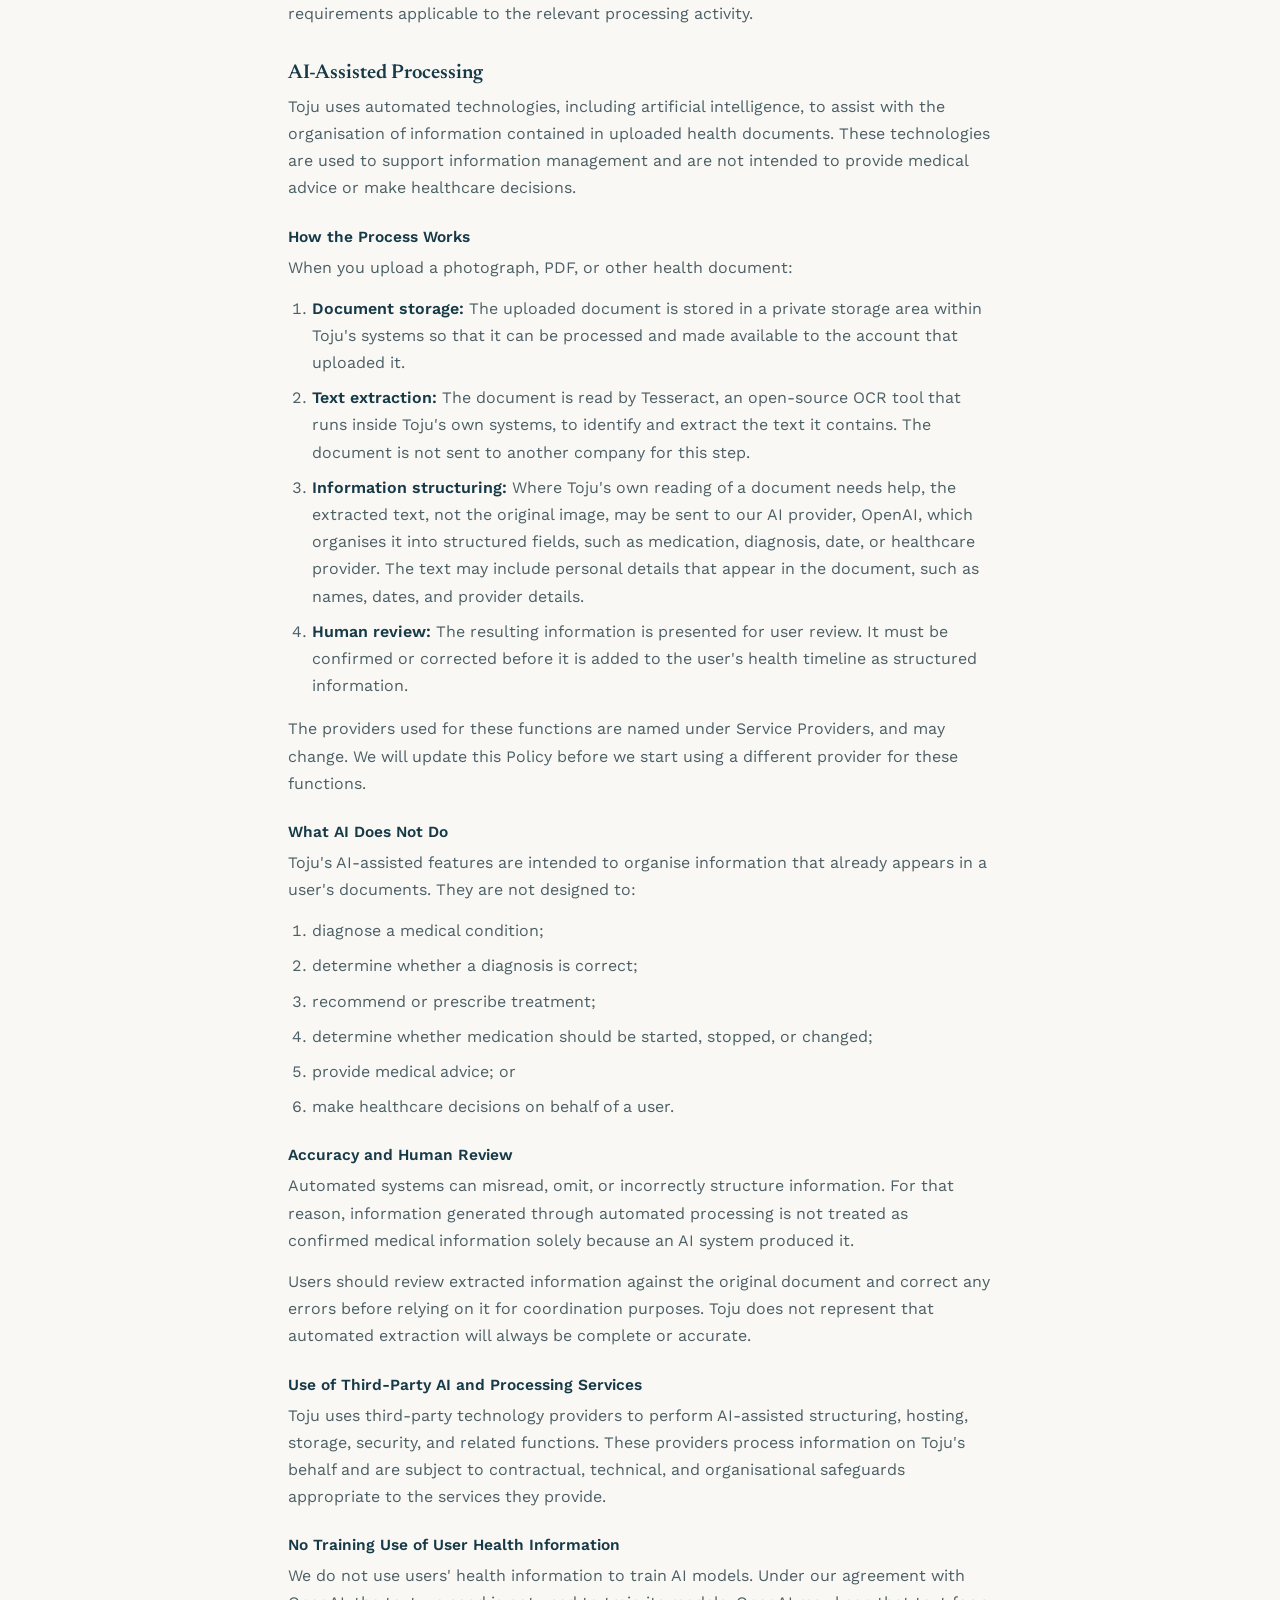
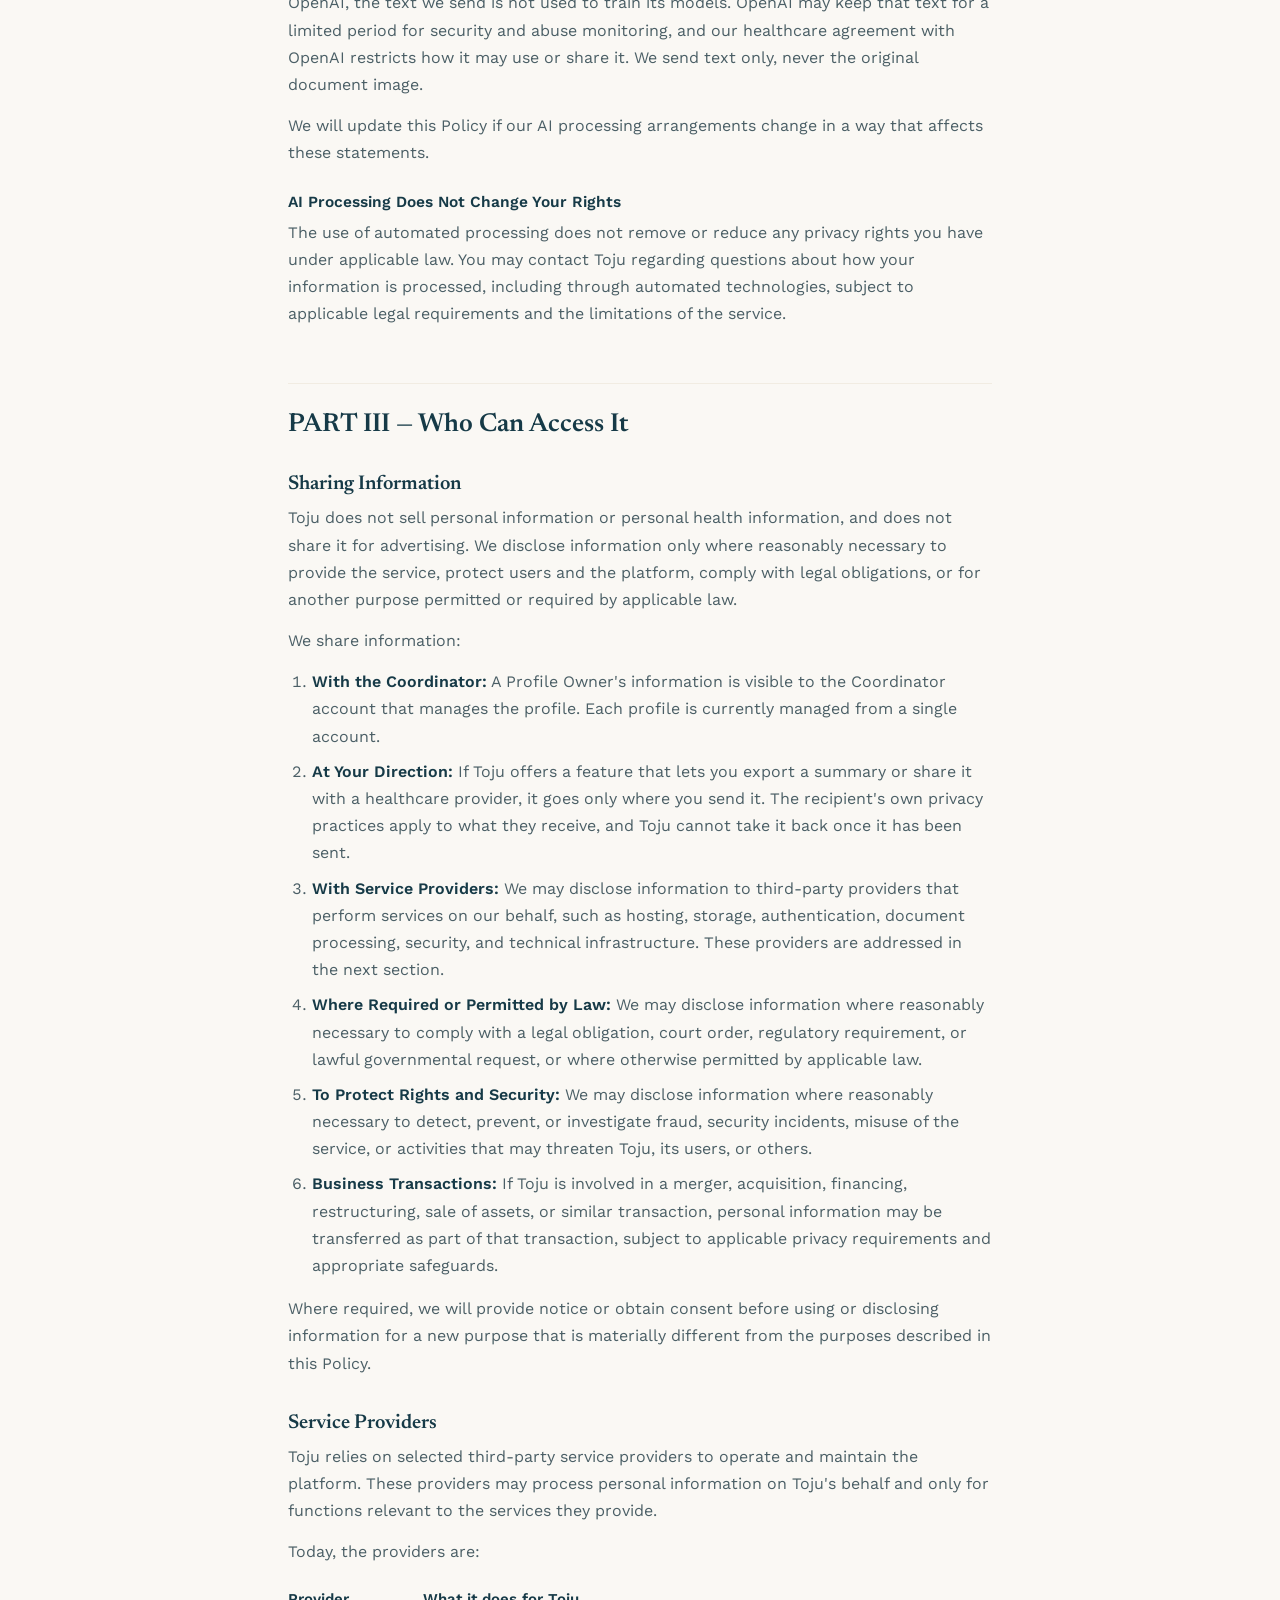
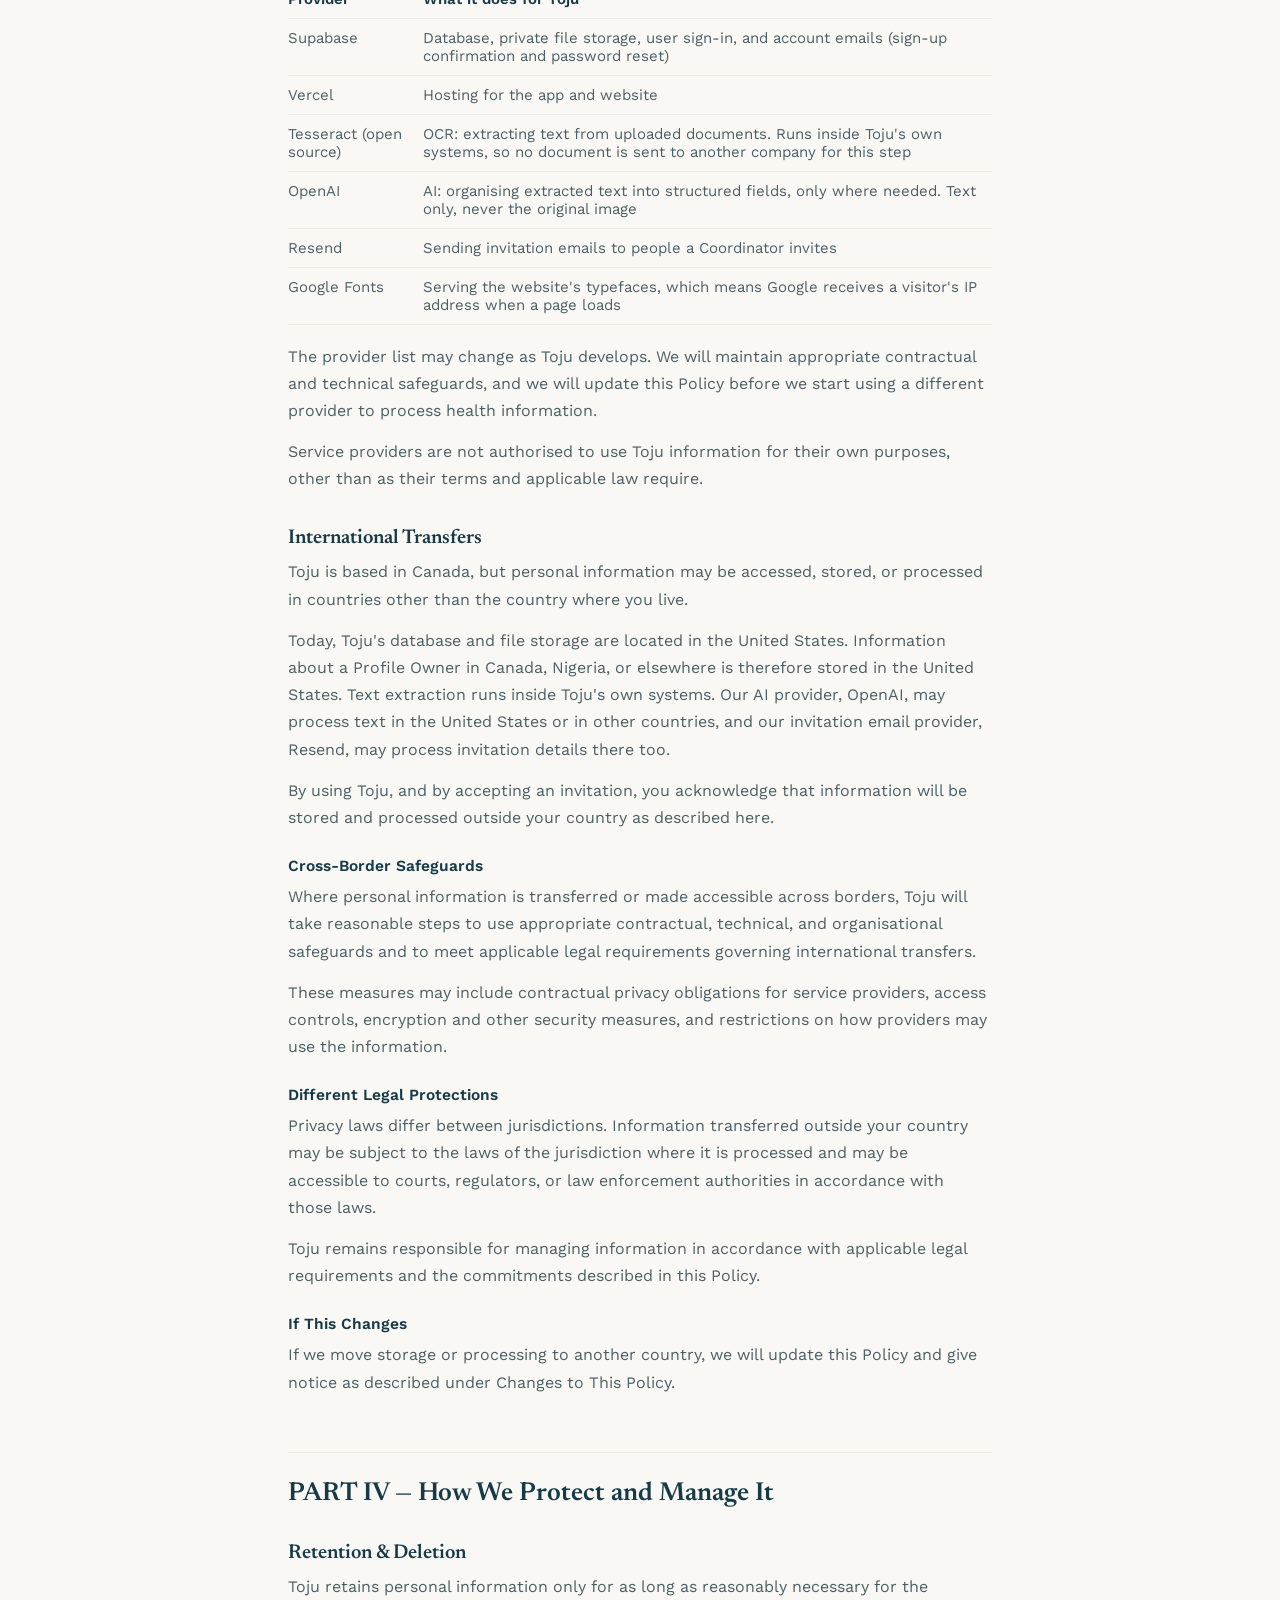
==== commit ade090e0: "Add four profile questions to the waitlist form Asks where people live, who they help care for, wher" ====
--- a/privacy.html
+++ b/privacy.html
@@ -21,7 +21,7 @@
   <h1>Privacy Policy</h1>
 
 <p class="legal__meta"><strong>Version 1.1 (Beta)</strong></p>
-<p class="legal__meta"><strong>Effective Date:</strong> October 8, 2026. <strong>Last Updated:</strong> October 8, 2026.</p>
+<p class="legal__meta"><strong>Effective Date:</strong> October 8, 2026. <strong>Last Updated:</strong> October 14, 2026.</p>
 <h2>The short version</h2>
 <ul><li>Toju helps you organise health records. It does not give medical advice or diagnose.</li><li>We ask the person whose information it is to agree, by email link. They can withdraw at any time, and withdrawing deletes their records.</li><li>AI helps read the documents you upload. A person confirms what it found before it is saved.</li><li>Documents are stored privately. Only the account that uploaded them can see them.</li><li>We do not sell your information, and we do not use it for advertising.</li><li>Our service providers process information for us. Your information is stored in the United States.</li><li>To see, correct or delete your information, email <a href="mailto:abolaji@toju.health">abolaji@toju.health</a>.</li></ul>
 <p>This summary is a convenience. The full policy below is what applies.</p>
@@ -50,7 +50,7 @@
 <p>Toju Health is based in Canada and is designed to support individuals in Canada who may coordinate health information relating to family members in Nigeria and other jurisdictions. Our privacy practices are intended to address applicable privacy and data protection requirements, including the Personal Information Protection and Electronic Documents Act (PIPEDA) in Canada and the Nigeria Data Protection Act, 2023 (NDPA) where applicable. Other federal, provincial, territorial, or foreign privacy laws may also apply depending on the individual, the information involved, the location of the person concerned, and the nature of Toju's activities.</p>
 <p>For example, provincial health privacy legislation may apply in particular circumstances depending on Toju's activities and relationships with healthcare organisations. Nothing in this Policy is intended to limit any privacy rights or protections that apply to you under applicable law.</p>
 <h3>Effective Date and Changes to This Policy</h3>
-<p><strong>Effective Date:</strong> October 8, 2026. <strong>Last Updated:</strong> October 8, 2026. <strong>Version:</strong> 1.1 (Beta).</p>
+<p><strong>Effective Date:</strong> October 8, 2026. <strong>Last Updated:</strong> October 14, 2026. <strong>Version:</strong> 1.1 (Beta).</p>
 <p>We may update this Privacy Policy from time to time to reflect changes to our services, information practices, technology, legal requirements, or other circumstances.</p>
 <p>When we make material changes, we will take reasonable steps to notify affected users, including by posting an updated Policy through the Toju platform or website and, where appropriate, providing additional notice. The updated Policy will identify its effective date.</p>
 <p>Your continued use of Toju after the effective date of an updated Policy will be subject to the revised Policy, except where applicable law requires a different form of notice or consent.</p>
@@ -72,7 +72,7 @@
 <ul><li>the name of the Coordinator and the name and email address of the person invited;</li><li>whether the invitation is pending, accepted, declined, or withdrawn;</li><li>the time the person responded, and the version of the consent notice they were shown;</li><li>the IP address and browser or device information of the device they used to respond; and</li><li>the time and IP address of any withdrawal.</li></ul>
 <p>We also keep an audit log of consent events, so that we can show when and how agreement was given or withdrawn.</p>
 <h4>Waitlist and Website Information</h4>
-<p>If you join the waitlist, we collect your email address and the time you signed up. Our hosting providers may also log technical information, such as IP address and browser type, when you visit toju.health.</p>
+<p>If you join the waitlist, we collect your email address, the time you signed up, and your answers to four short questions: where you live, who you help care for, where they live, and how you heard about Toju. We use these answers only to plan the beta and to understand which of our outreach reaches people. Our hosting providers may also log technical information, such as IP address and browser type, when you visit toju.health.</p>
 <h4>Usage and Technical Information</h4>
 <p>When you use Toju, we may collect information necessary to operate, secure, maintain, and improve the service. Depending on the features implemented, this may include device, browser, log, account activity, diagnostic, and usage information.</p>
 <p>We will describe material changes to the types of usage or analytics information collected through this Policy or appropriate notice.</p>
--- a/styles.css
+++ b/styles.css
@@ -197,7 +197,15 @@
 .waitlist__inner{ max-width: 620px; margin: 0 auto; text-align:center; background: var(--white); border-radius: var(--radius); box-shadow: var(--shadow); padding: 56px 48px; }
 .waitlist h2{ font-size: clamp(28px,3.4vw,38px); }
 .waitlist p{ margin-top: 14px; color: var(--slate); font-size: 16.5px; }
-.waitlist__form{ display:flex; gap: 10px; margin-top: 30px; }
+.waitlist__form{ display:flex; flex-direction:column; gap: 14px; margin-top: 30px; text-align:left; }
+.waitlist__fields{ display:grid; grid-template-columns: 1fr 1fr; gap: 12px 14px; }
+.waitlist__field{ display:flex; flex-direction:column; gap: 6px; font-size: 13.5px; font-weight:600; color: var(--ink); }
+.waitlist__field select{
+  padding: 12px 14px; border-radius: 12px; border: 1.5px solid var(--line); background: var(--white);
+  font-family: var(--font-body); font-size: 15px; color: var(--ink);
+}
+.waitlist__field select:focus{ outline: 2px solid var(--ink); outline-offset:2px; }
+.waitlist__row{ display:flex; gap: 10px; }
 .waitlist__form input{
   flex:1; padding: 13px 16px; border-radius: 999px; border: 1.5px solid var(--line);
   font-family: var(--font-body); font-size: 15px; background: var(--white);
@@ -243,7 +251,8 @@
 @media (max-width: 600px){
   .nav__inner{ padding: 12px 20px; }
   .stat-grid, .feature-grid, .how__grid, .pricing__grid, .footer__inner, .validation__row{ grid-template-columns: 1fr; }
-  .waitlist__form{ flex-direction:column; }
+  .waitlist__fields{ grid-template-columns: 1fr; }
+  .waitlist__row{ flex-direction:column; }
   .hero{ padding: 56px 0 60px; }
 }
 
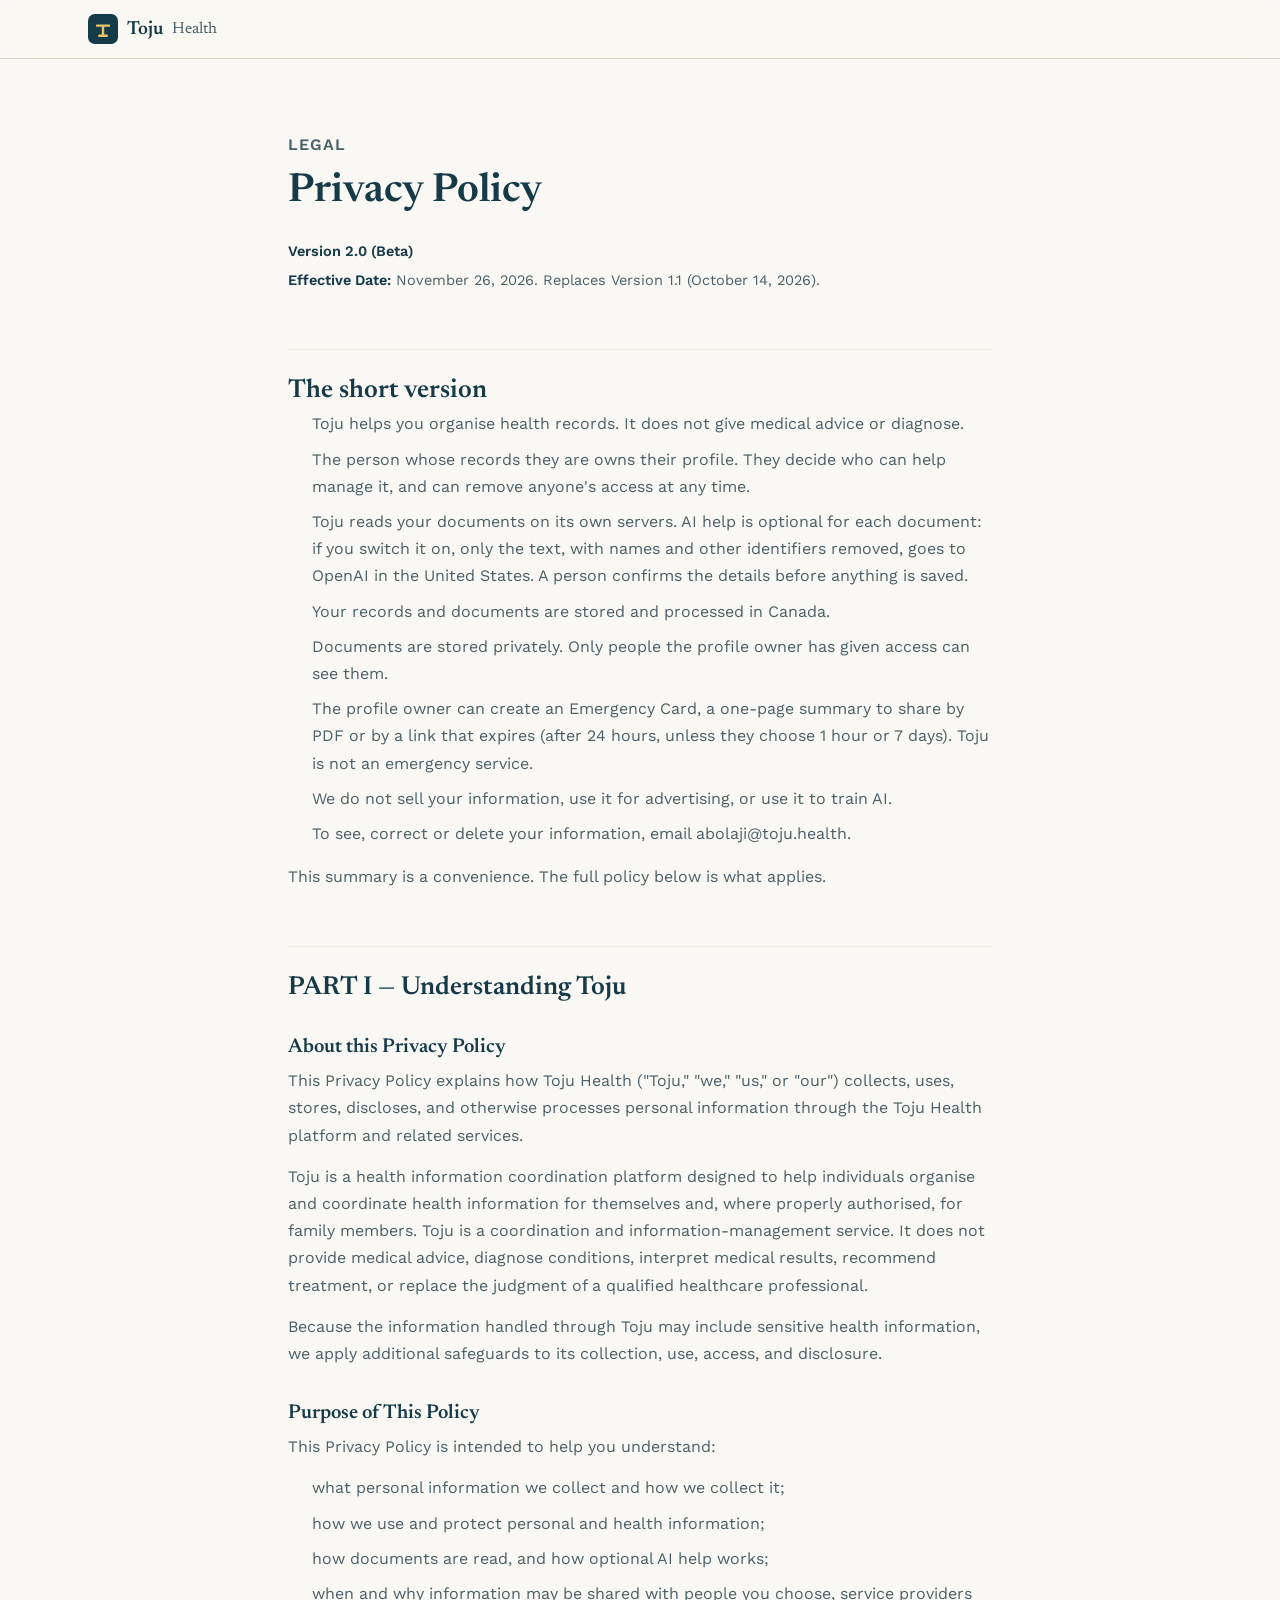
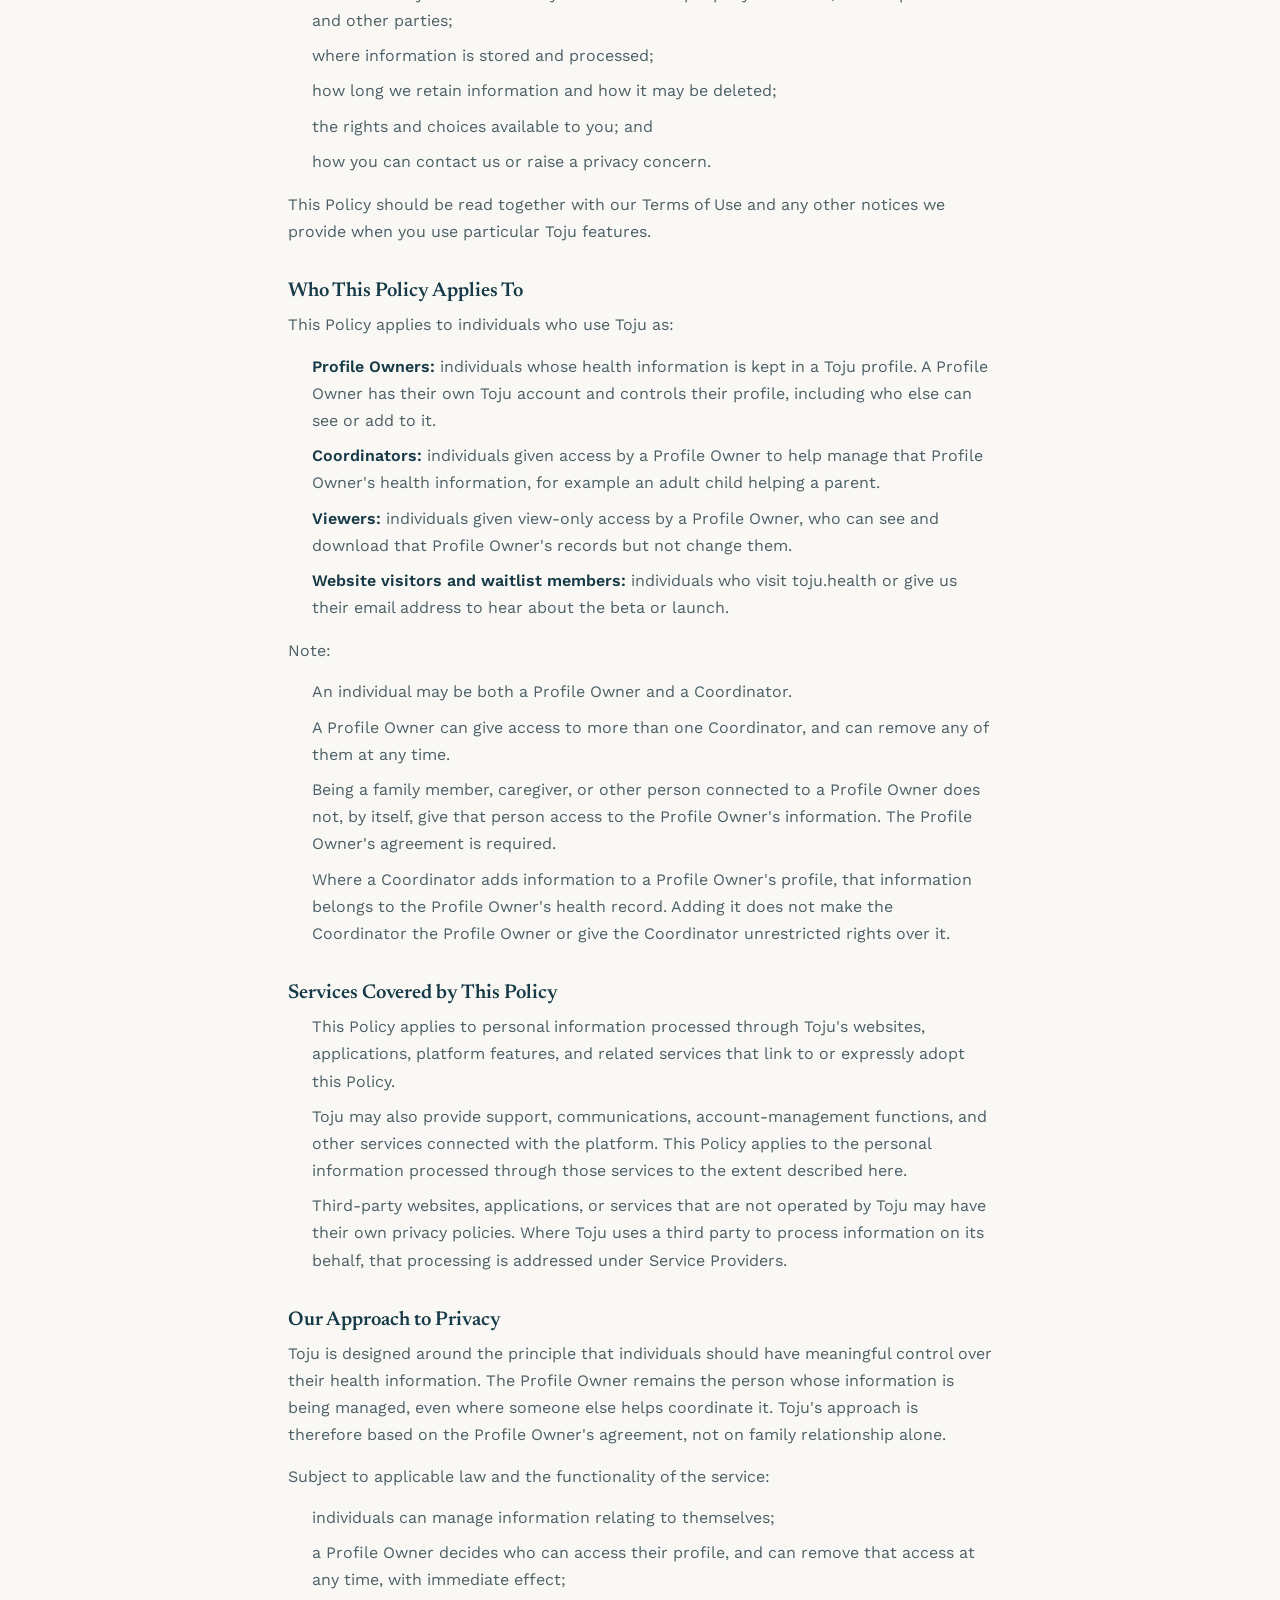
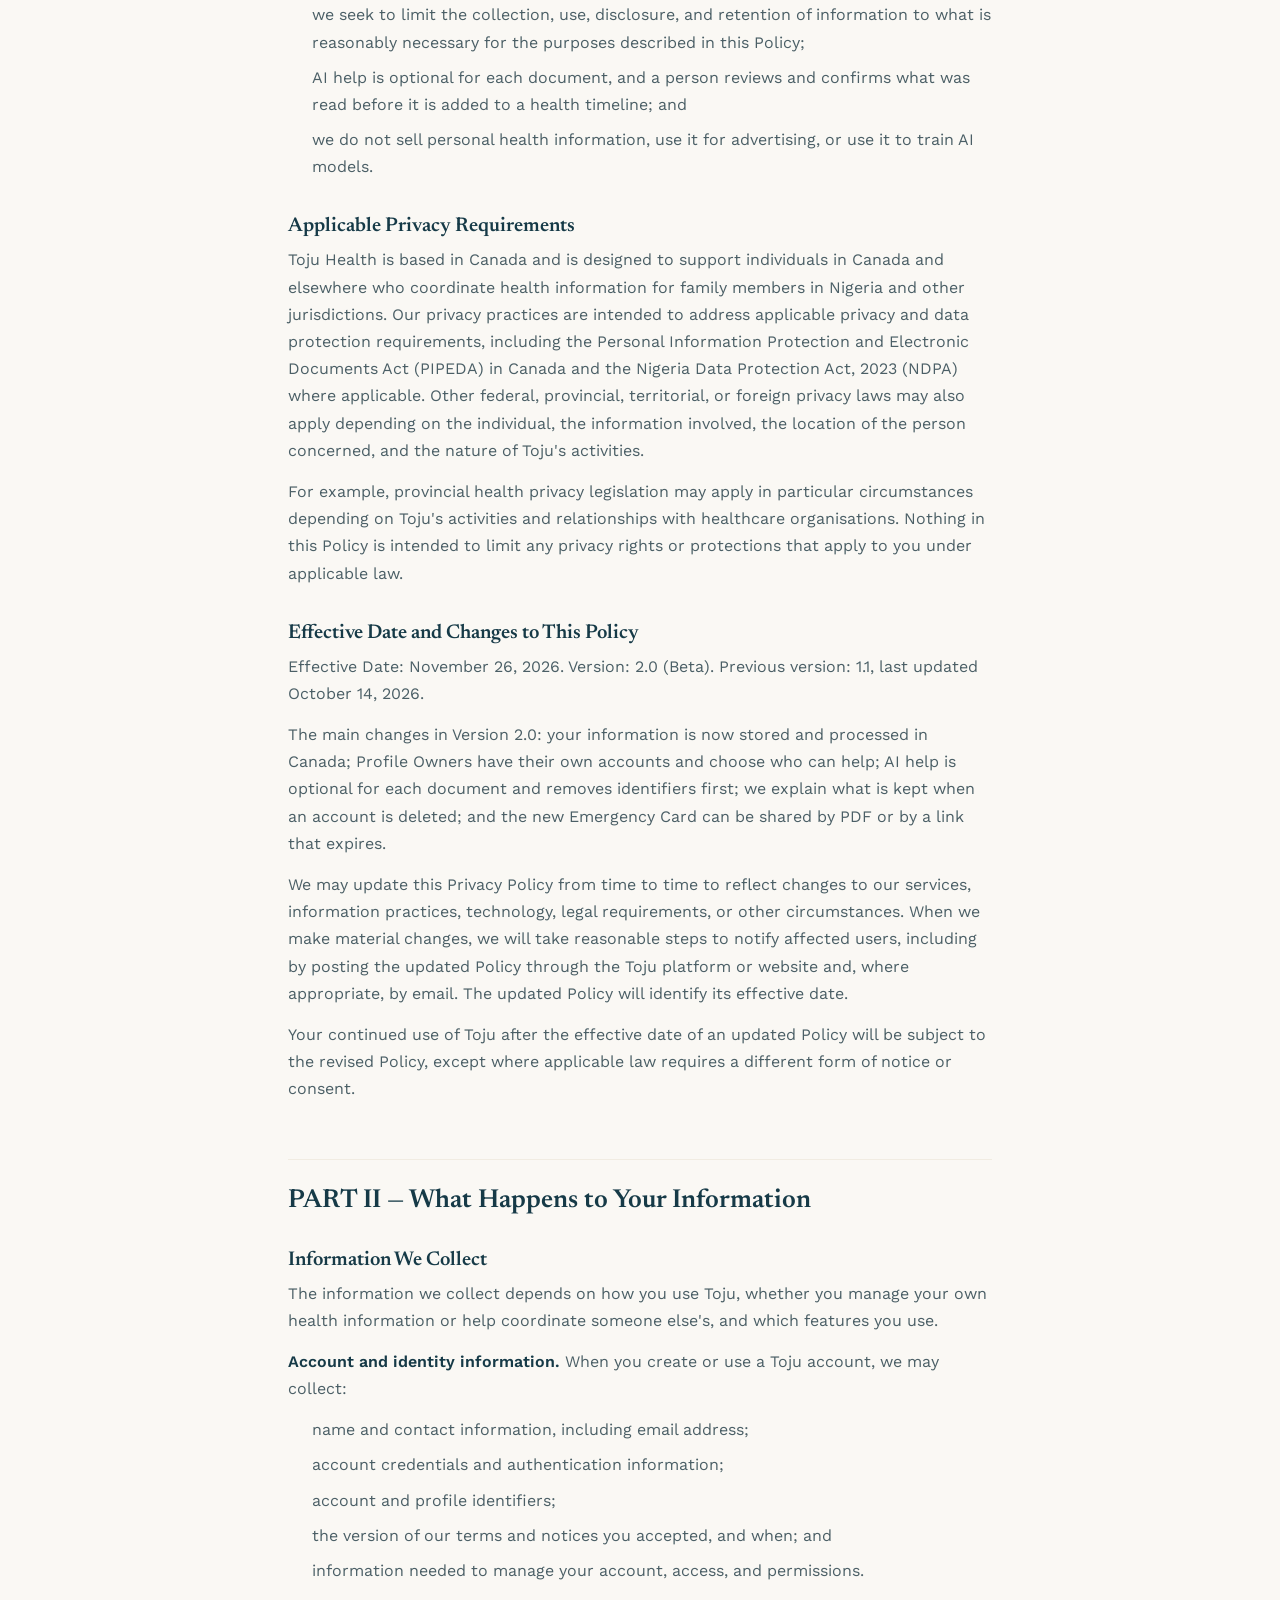
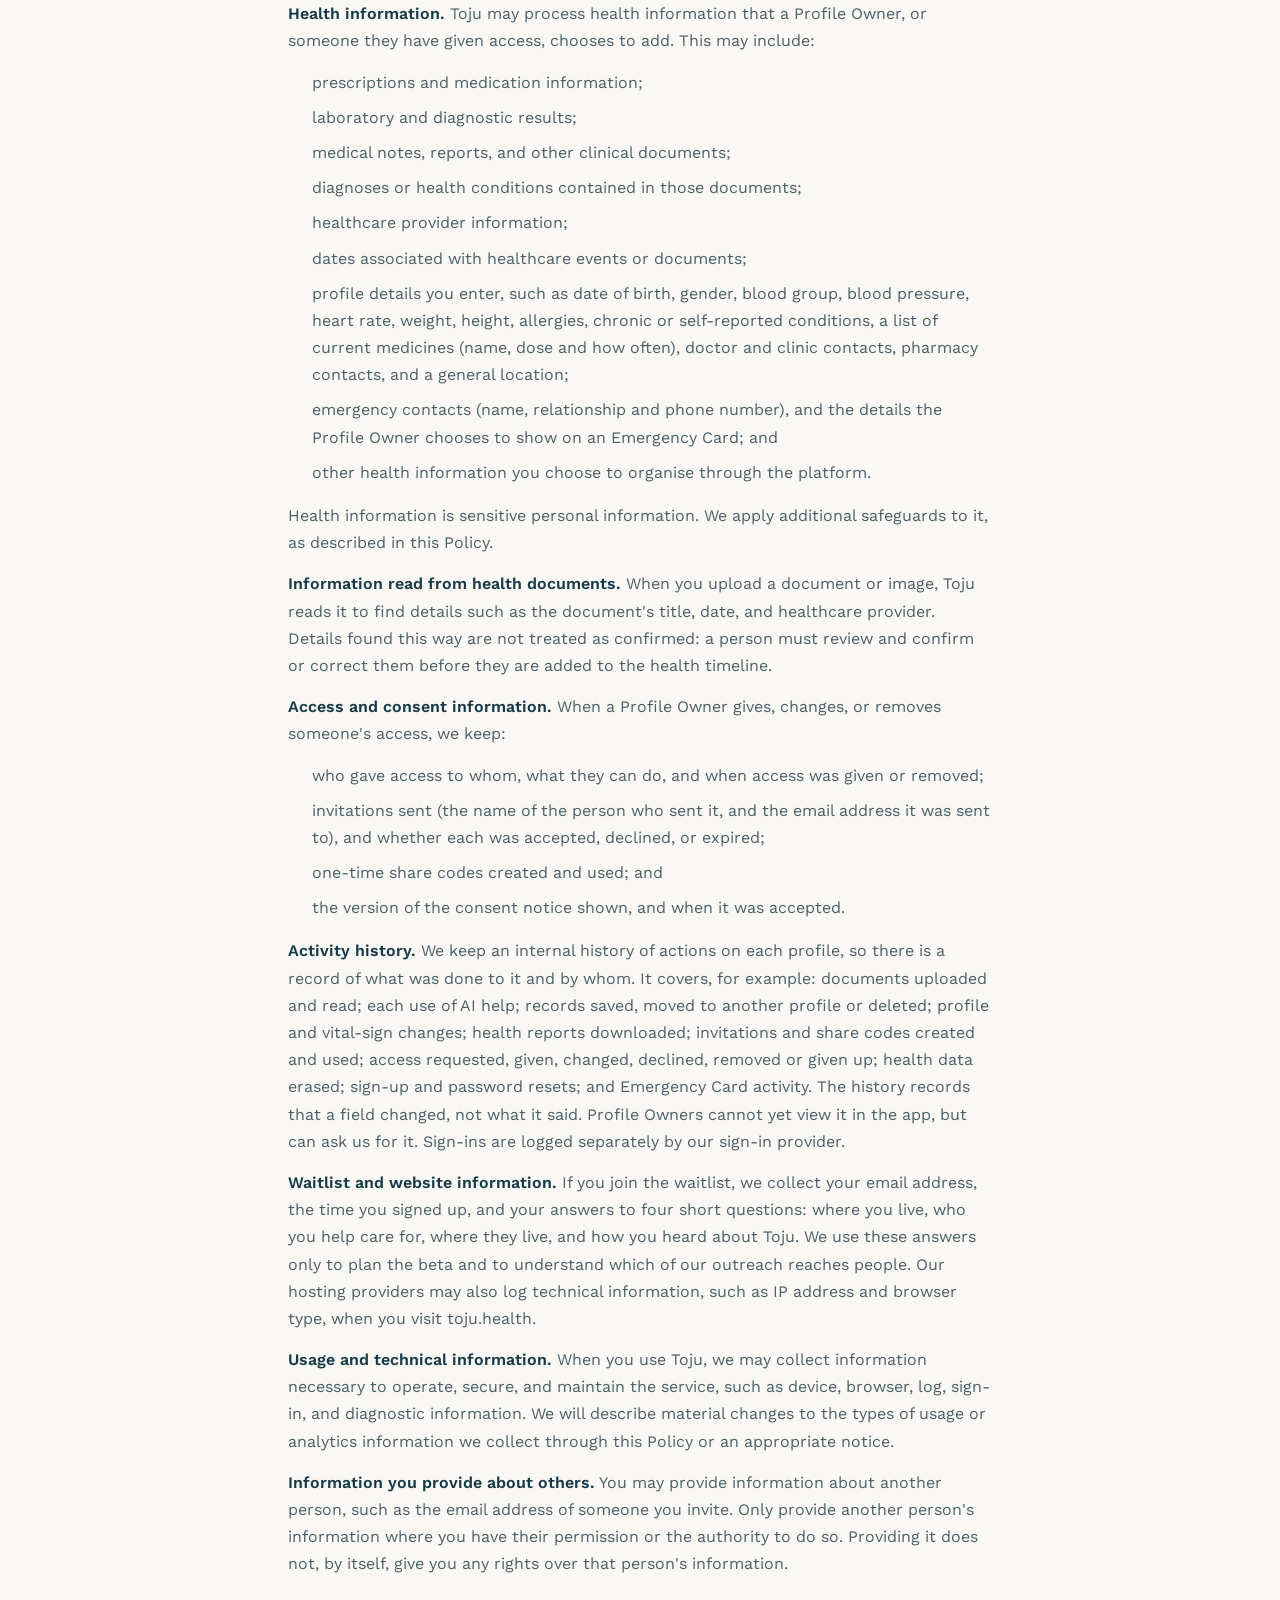
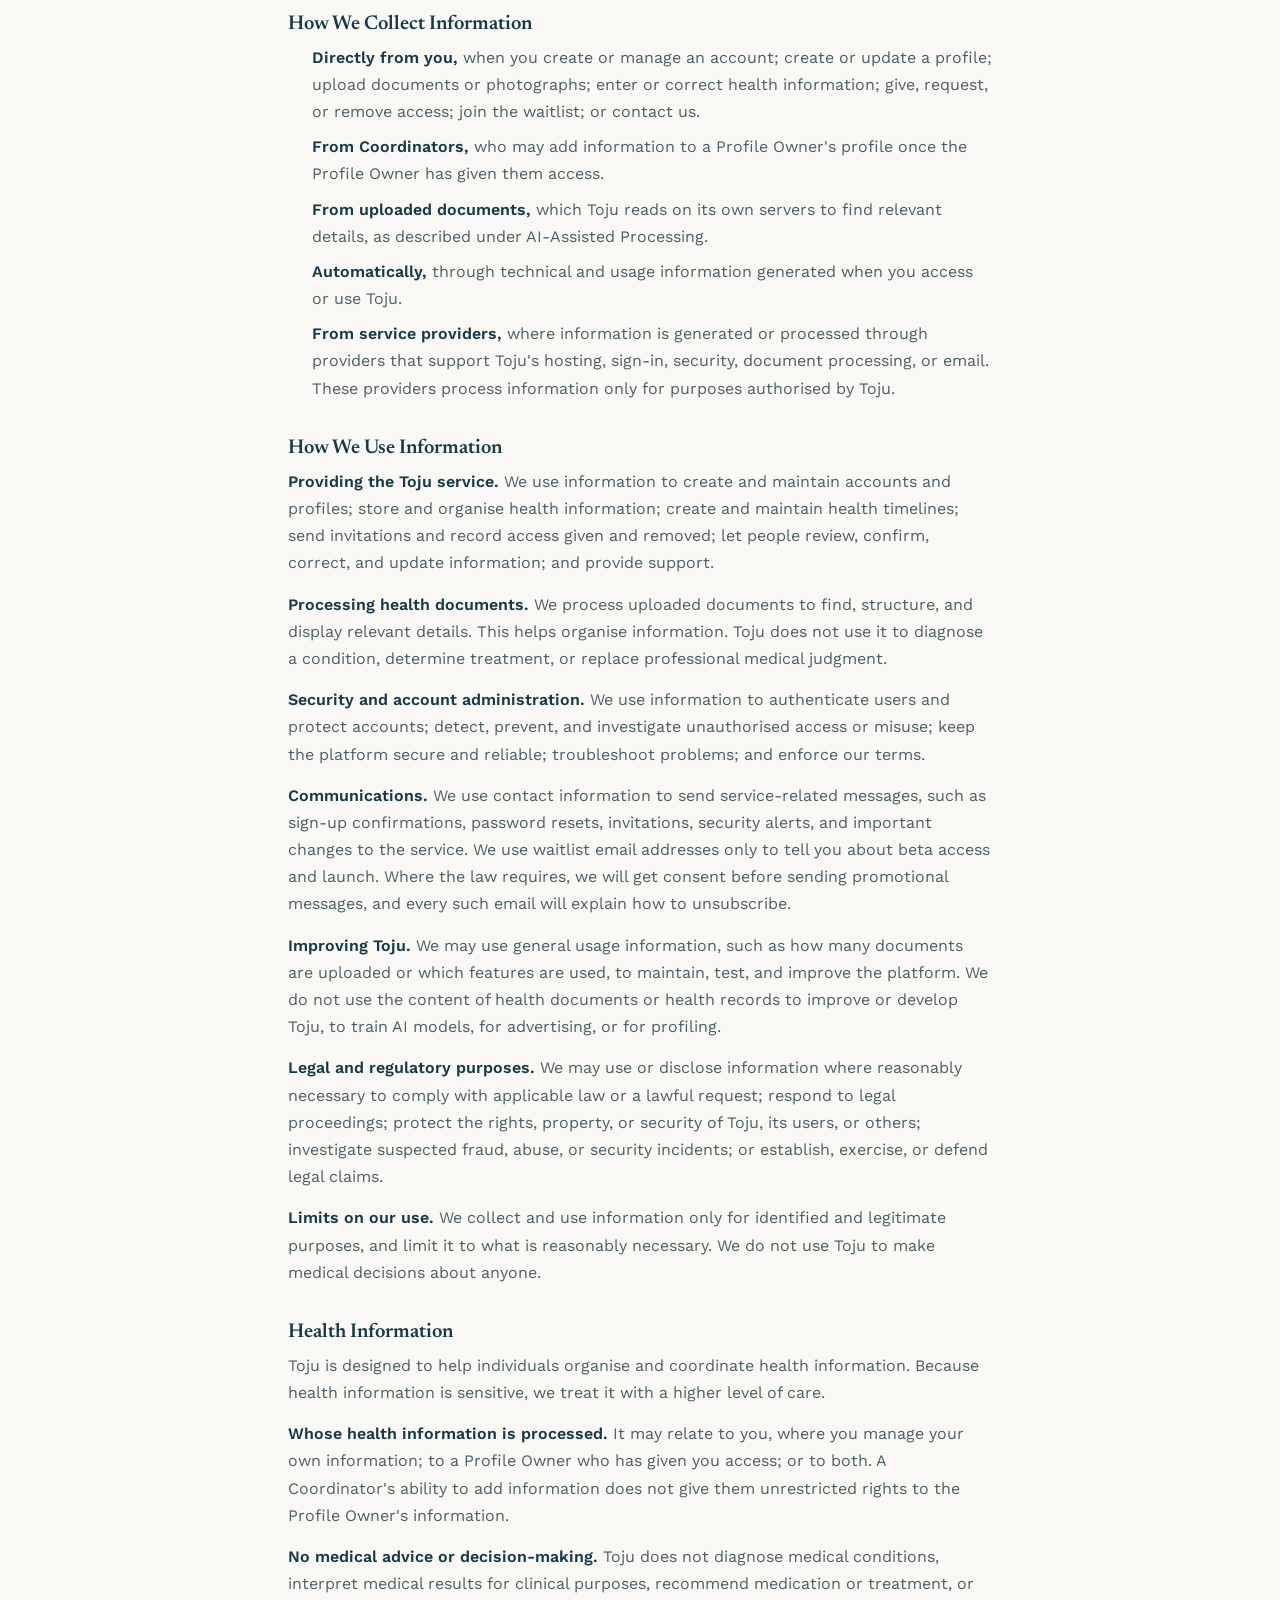
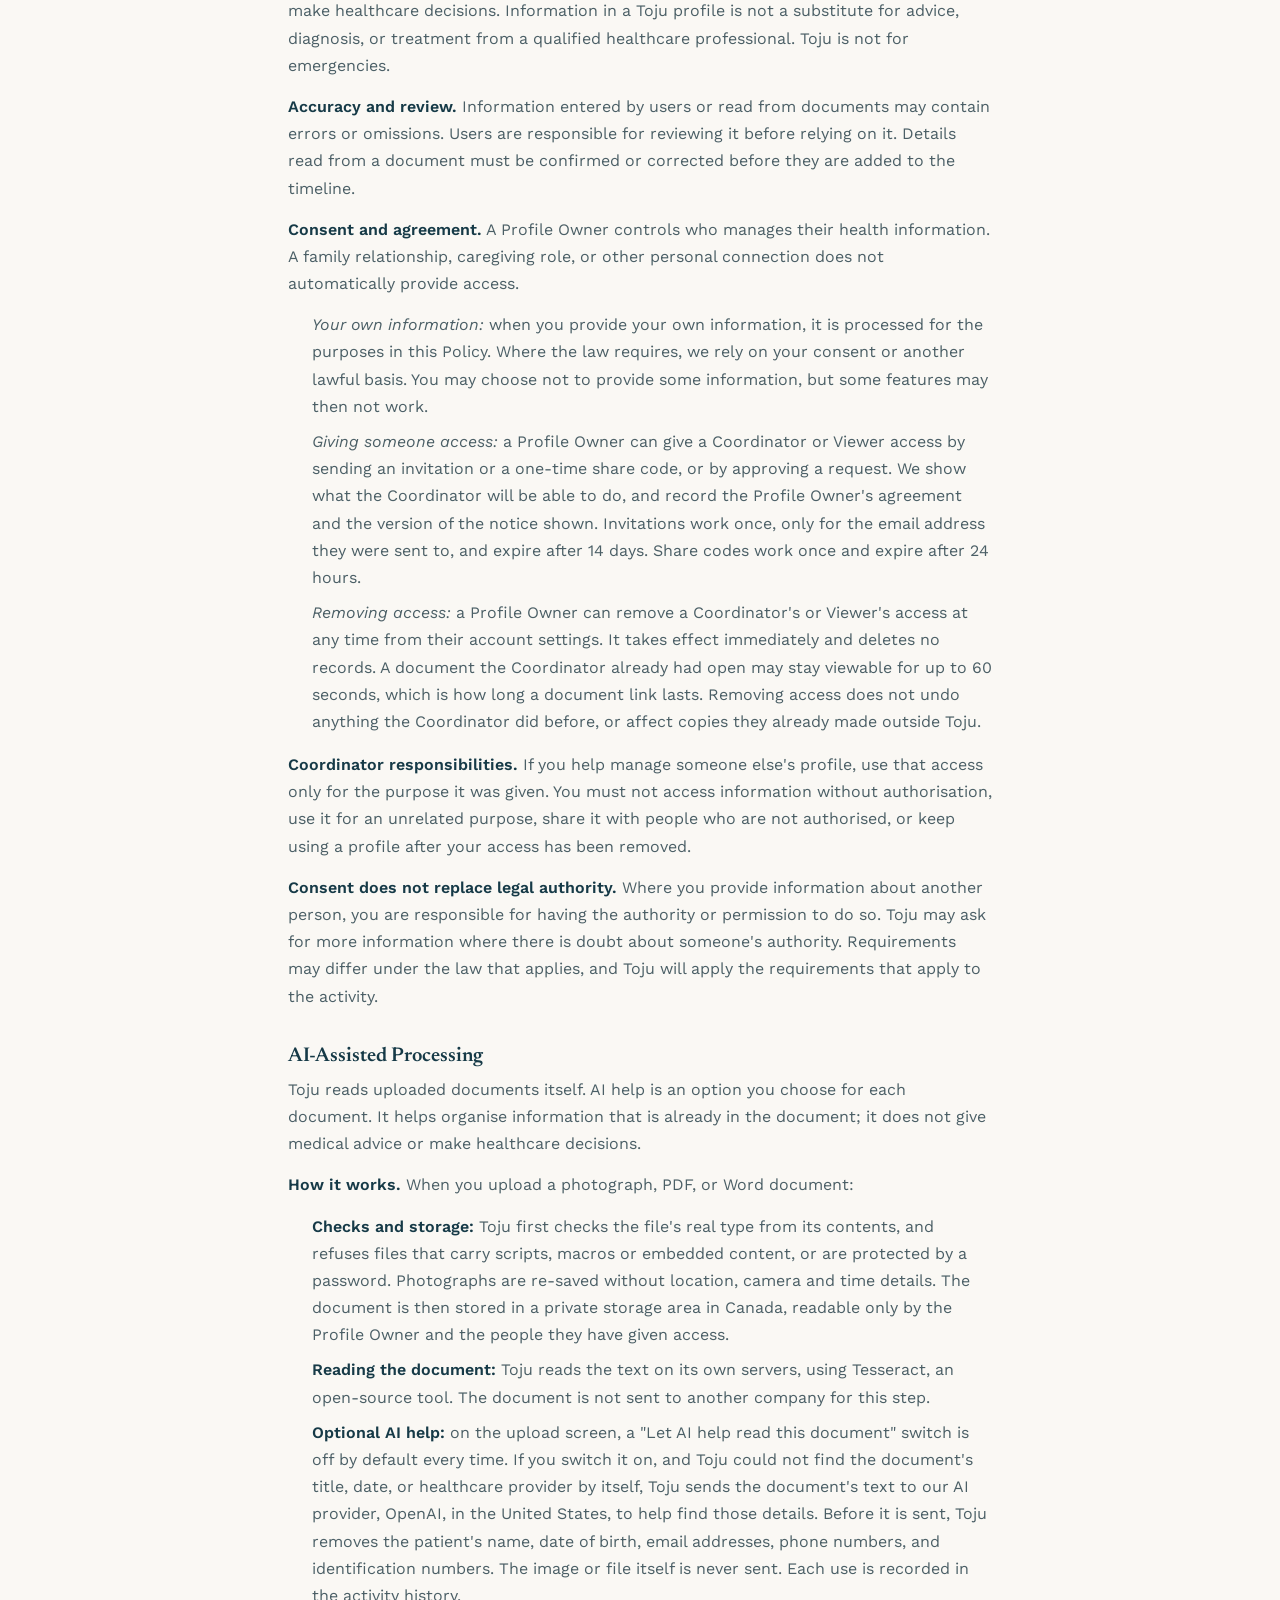
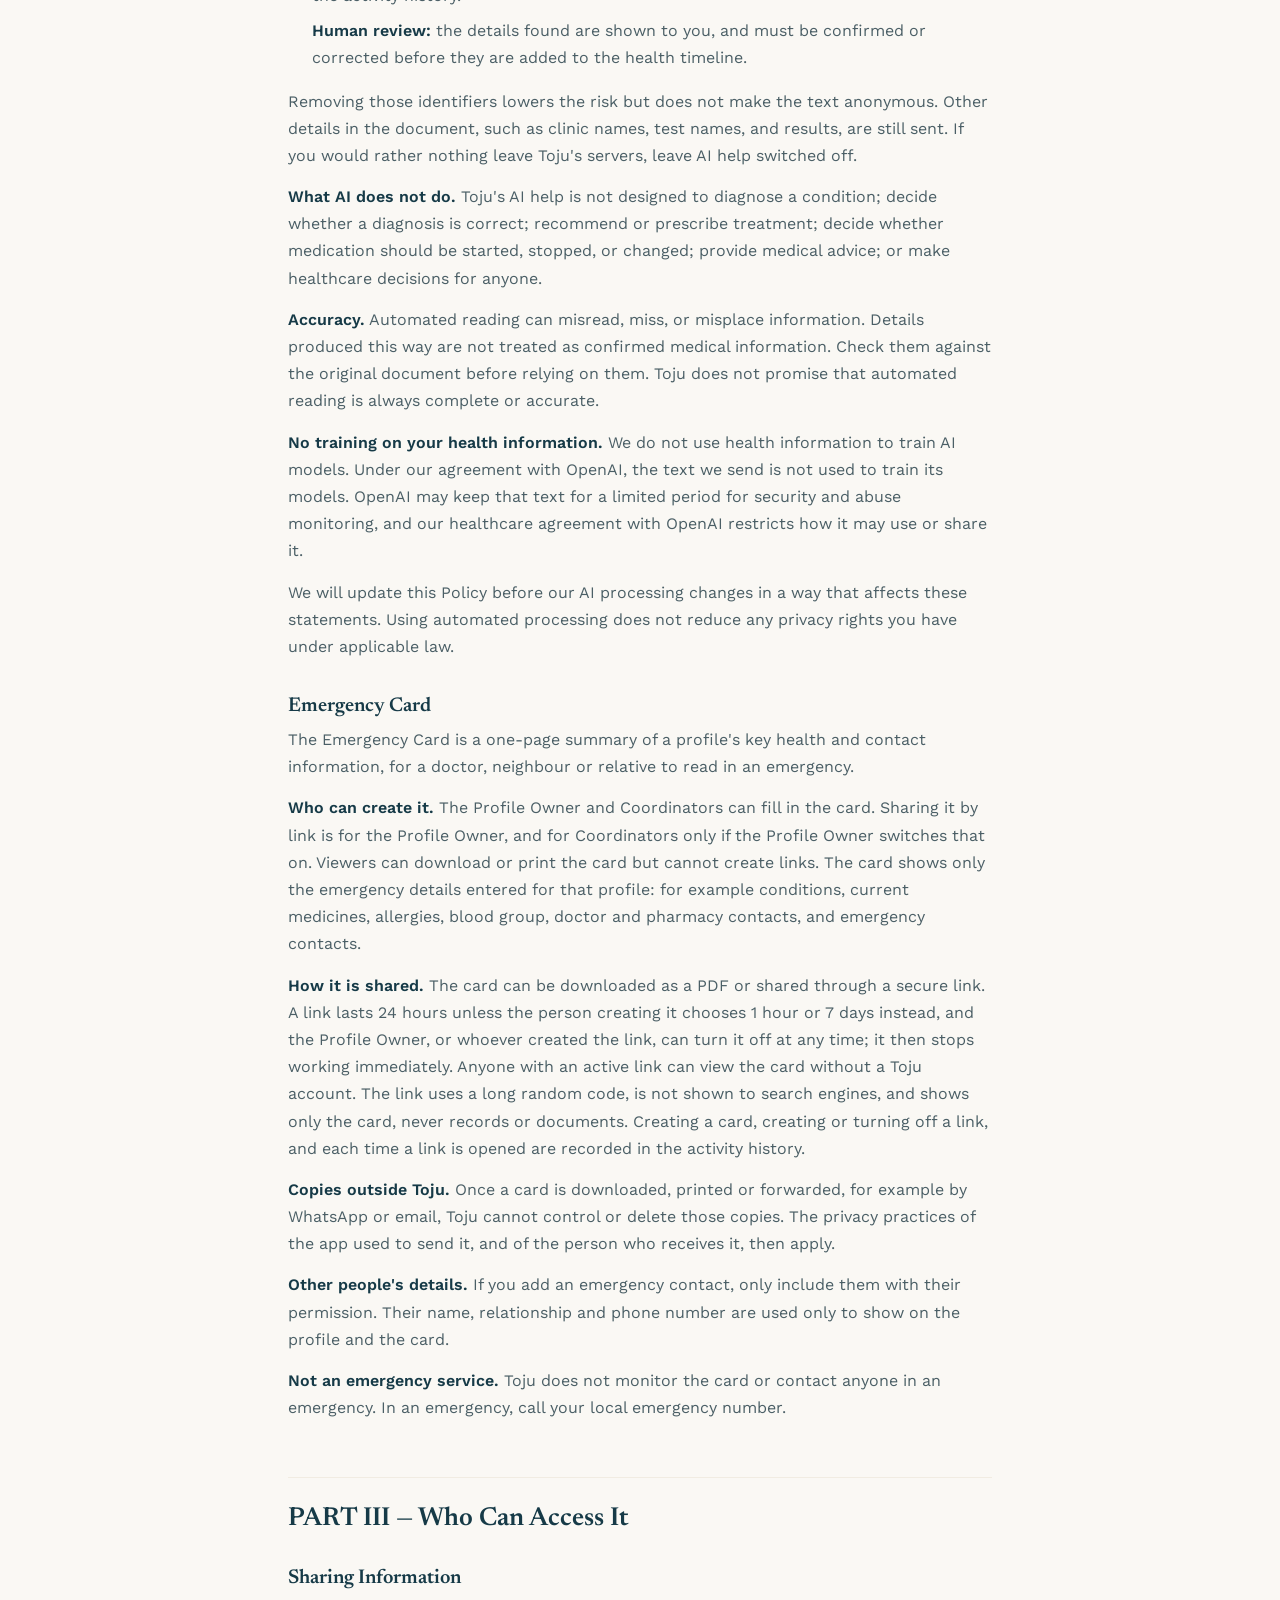
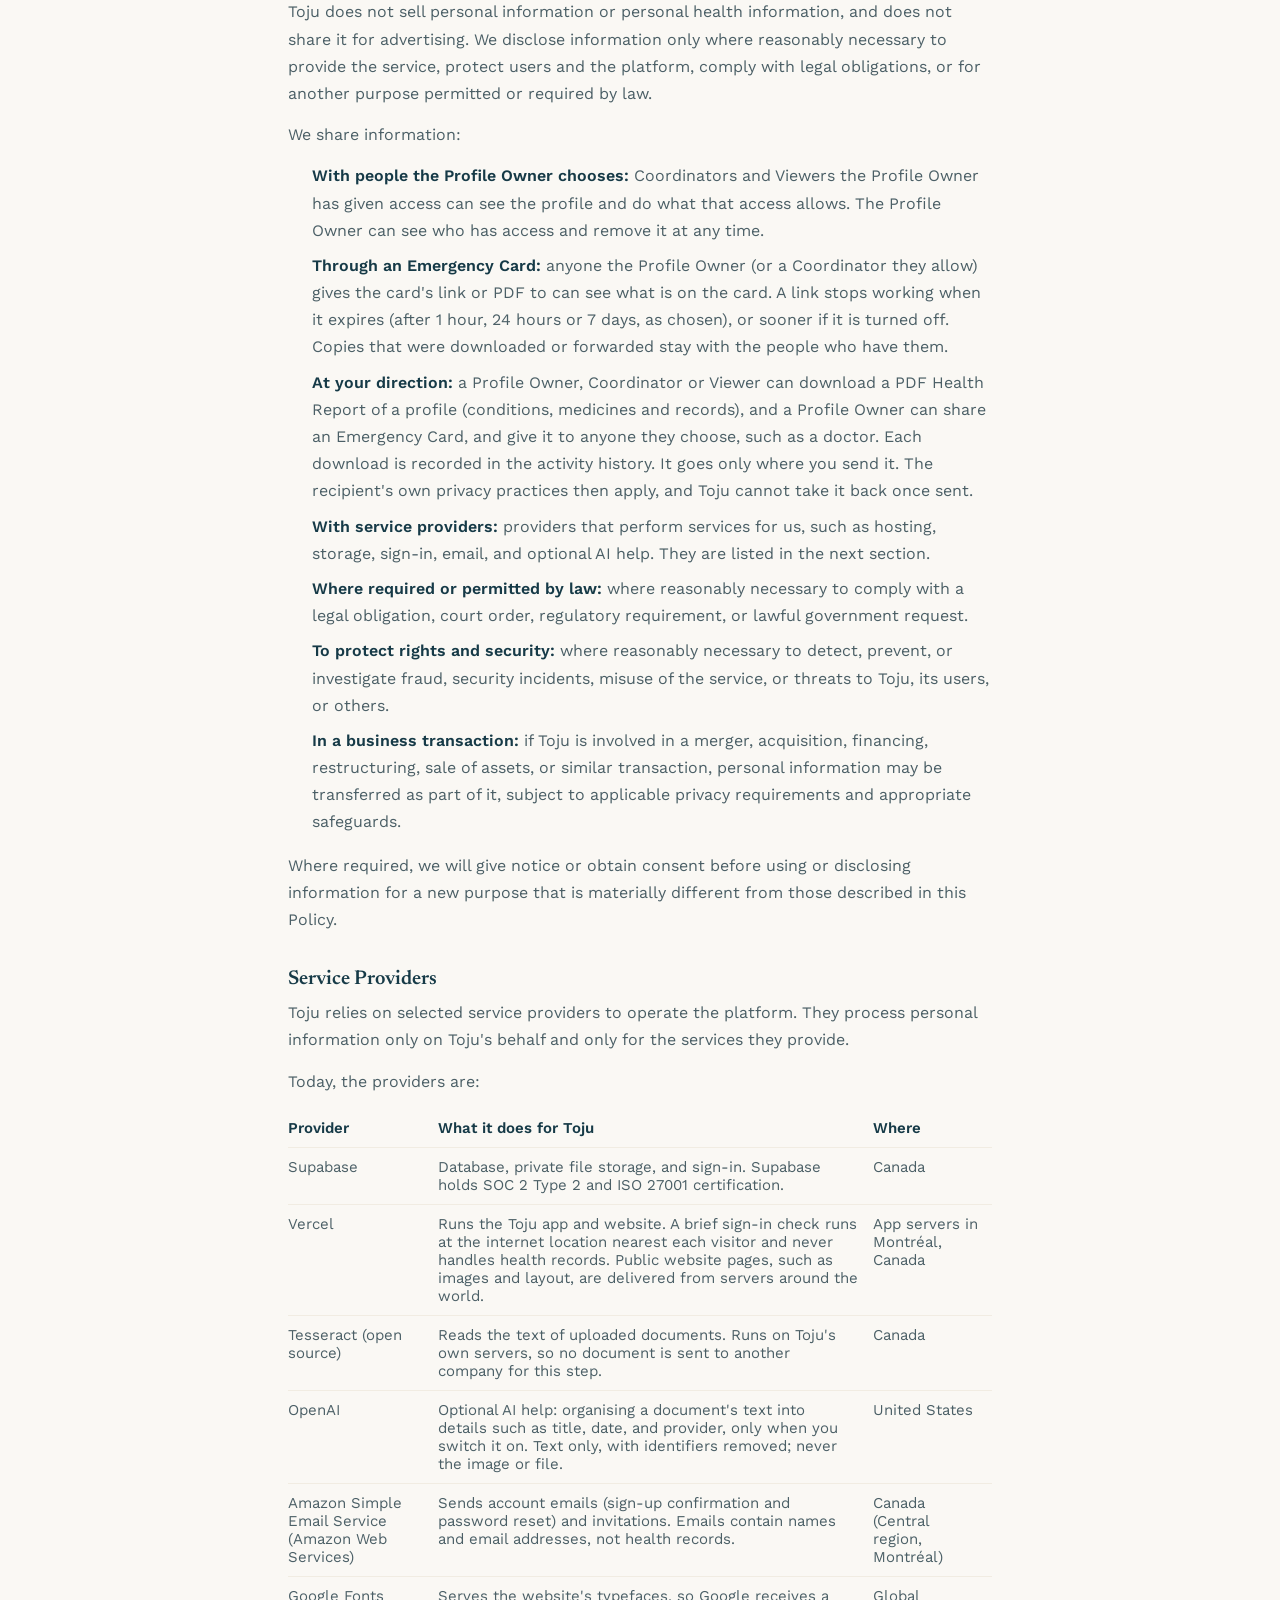
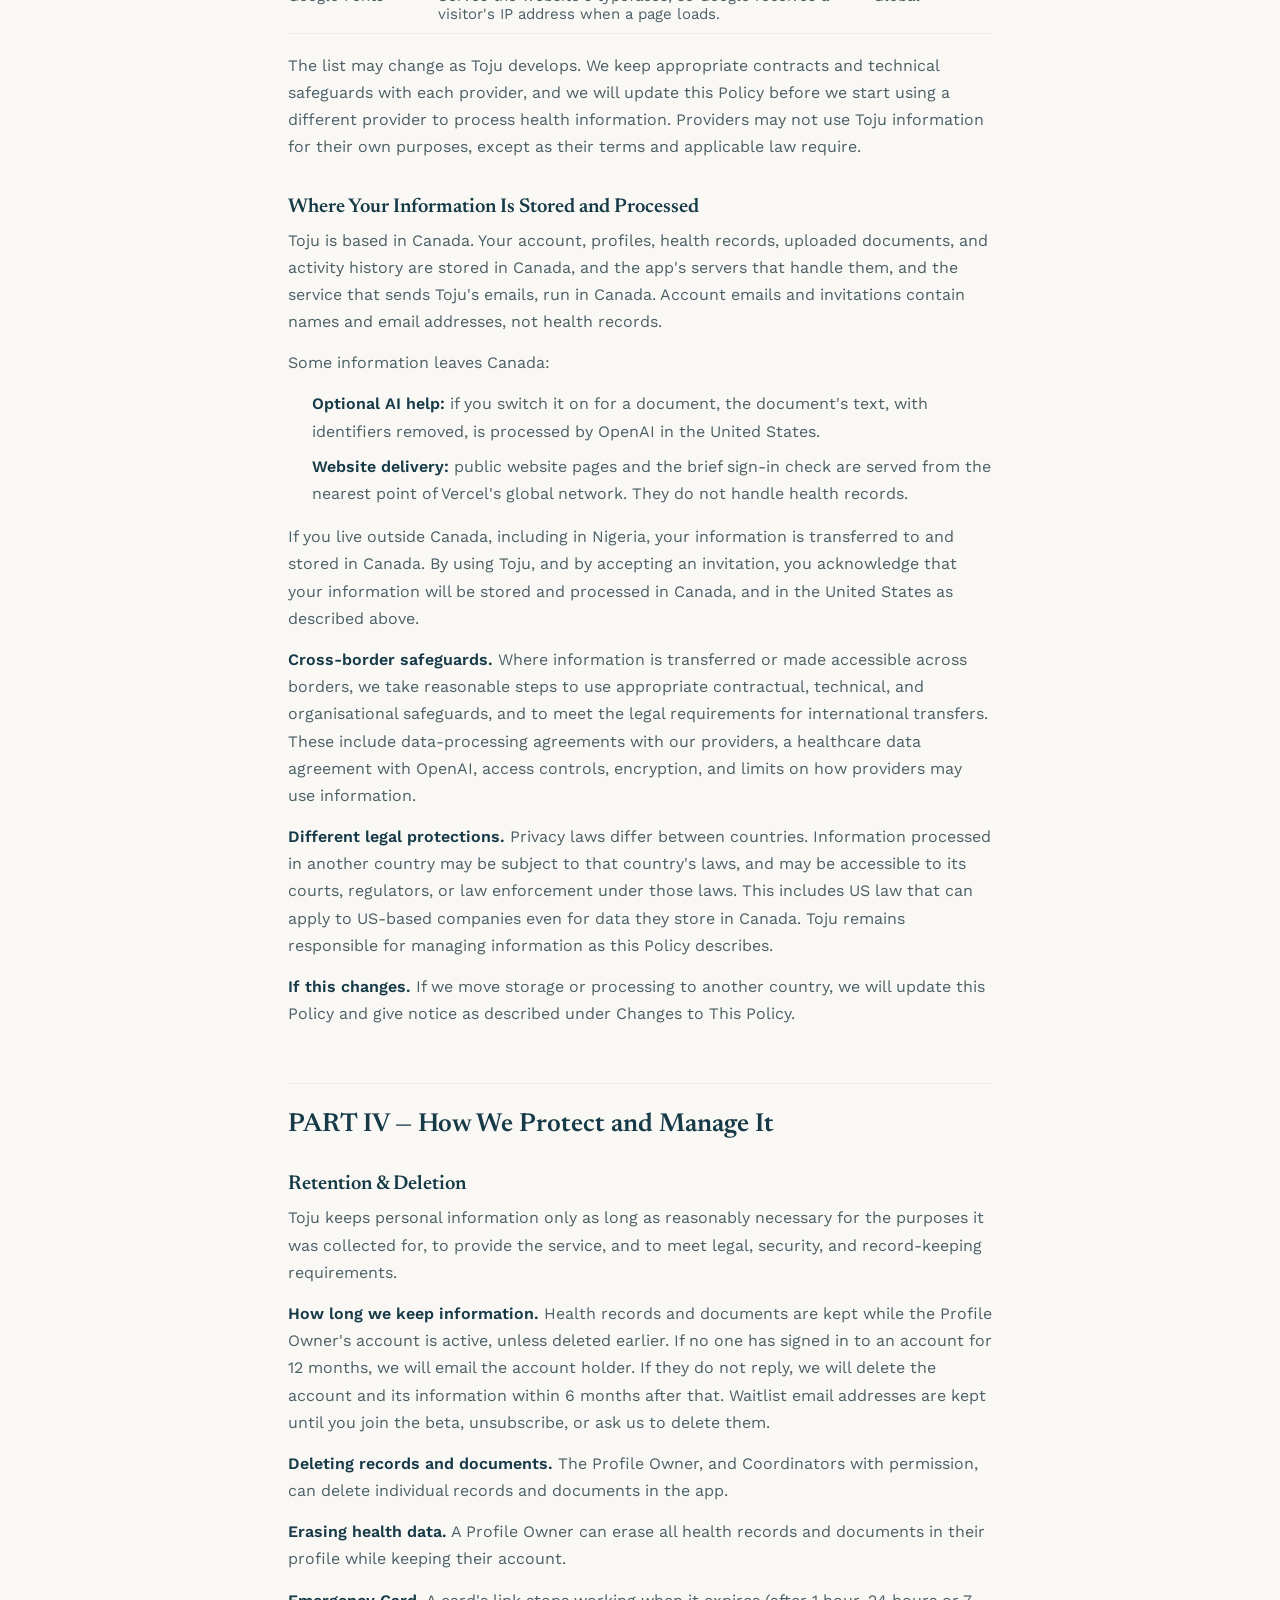
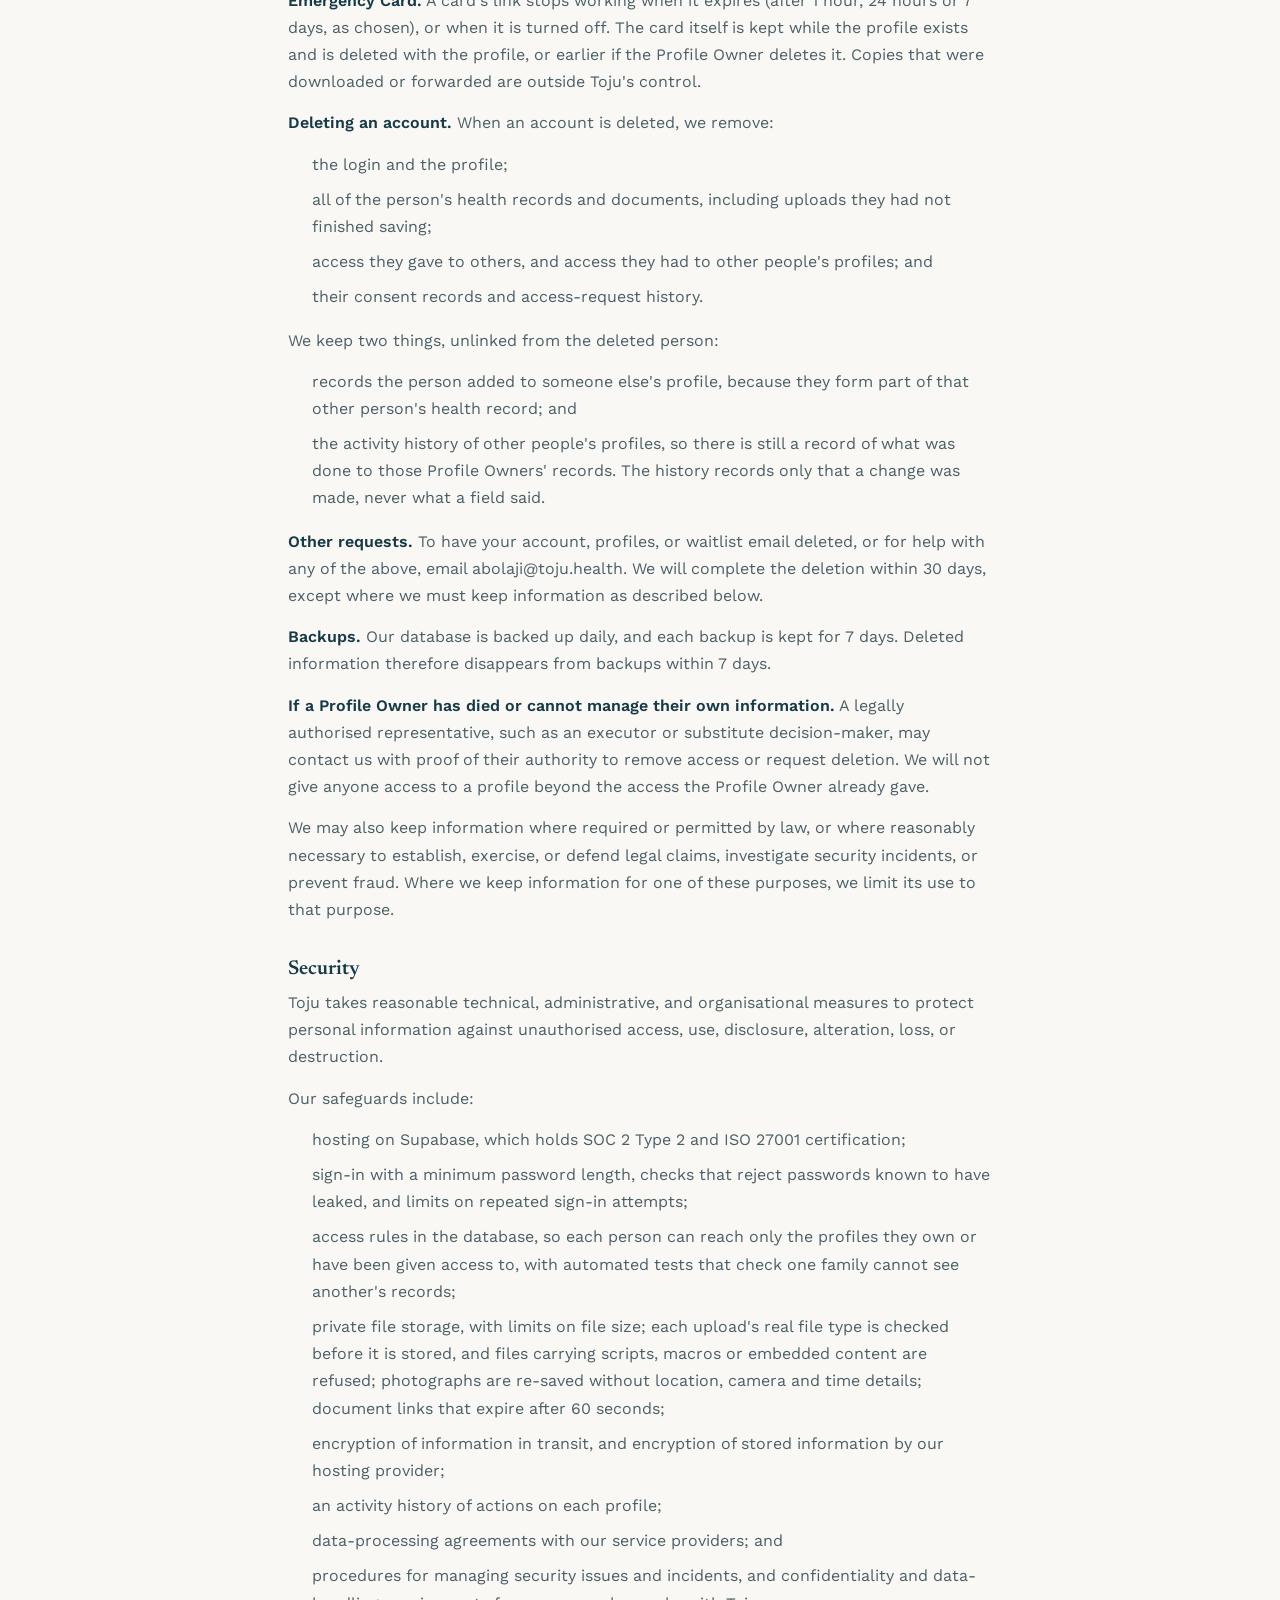
==== commit 17988b4f: "[legal]: publish Privacy Policy and Terms of Use v2.0 (effective Nov 26, 2026) Co-Authored-By: Claud" ====
--- a/privacy.html
+++ b/privacy.html
@@ -19,231 +19,159 @@
 <main class="wrap legal">
   <p class="eyebrow">Legal</p>
   <h1>Privacy Policy</h1>
-
-<p class="legal__meta"><strong>Version 1.1 (Beta)</strong></p>
-<p class="legal__meta"><strong>Effective Date:</strong> October 8, 2026. <strong>Last Updated:</strong> October 14, 2026.</p>
+<p class="legal__meta"><strong>Version 2.0 (Beta)</strong></p>
+<p class="legal__meta"><strong>Effective Date:</strong> November 26, 2026. Replaces Version 1.1 (October 14, 2026).</p>
 <h2>The short version</h2>
-<ul><li>Toju helps you organise health records. It does not give medical advice or diagnose.</li><li>We ask the person whose information it is to agree, by email link. They can withdraw at any time, and withdrawing deletes their records.</li><li>AI helps read the documents you upload. A person confirms what it found before it is saved.</li><li>Documents are stored privately. Only the account that uploaded them can see them.</li><li>We do not sell your information, and we do not use it for advertising.</li><li>Our service providers process information for us. Your information is stored in the United States.</li><li>To see, correct or delete your information, email <a href="mailto:abolaji@toju.health">abolaji@toju.health</a>.</li></ul>
+<ul><li>Toju helps you organise health records. It does not give medical advice or diagnose.</li><li>The person whose records they are owns their profile. They decide who can help manage it, and can remove anyone&#x27;s access at any time.</li><li>Toju reads your documents on its own servers. AI help is optional for each document: if you switch it on, only the text, with names and other identifiers removed, goes to OpenAI in the United States. A person confirms the details before anything is saved.</li><li>Your records and documents are stored and processed in Canada.</li><li>Documents are stored privately. Only people the profile owner has given access can see them.</li><li>The profile owner can create an Emergency Card, a one-page summary to share by PDF or by a link that expires (after 24 hours, unless they choose 1 hour or 7 days). Toju is not an emergency service.</li><li>We do not sell your information, use it for advertising, or use it to train AI.</li><li>To see, correct or delete your information, email abolaji@toju.health.</li></ul>
 <p>This summary is a convenience. The full policy below is what applies.</p>
 <h2>PART I — Understanding Toju</h2>
 <h3>About this Privacy Policy</h3>
-<p>This Privacy Policy explains how Toju Health ("Toju," "we," "us," or "our") collects, uses, stores, discloses, and otherwise processes personal information through the Toju Health platform and related services.</p>
+<p>This Privacy Policy explains how Toju Health (&quot;Toju,&quot; &quot;we,&quot; &quot;us,&quot; or &quot;our&quot;) collects, uses, stores, discloses, and otherwise processes personal information through the Toju Health platform and related services.</p>
 <p>Toju is a health information coordination platform designed to help individuals organise and coordinate health information for themselves and, where properly authorised, for family members. Toju is a coordination and information-management service. It does not provide medical advice, diagnose conditions, interpret medical results, recommend treatment, or replace the judgment of a qualified healthcare professional.</p>
 <p>Because the information handled through Toju may include sensitive health information, we apply additional safeguards to its collection, use, access, and disclosure.</p>
 <h3>Purpose of This Policy</h3>
 <p>This Privacy Policy is intended to help you understand:</p>
-<ol><li>what personal information we collect and how we collect it;</li><li>how we use and protect personal and health information;</li><li>how documents and other health information may be processed using optical character recognition (OCR) and artificial intelligence (AI);</li><li>when and why information may be shared with service providers and other parties;</li><li>how information may be stored or processed across jurisdictions;</li><li>how long we retain information and how it may be deleted;</li><li>the rights and choices available to you; and</li><li>how you can contact us or raise a privacy concern.</li></ol>
-<p>This Policy should be read together with any other notices or terms we provide when you use particular Toju features or services.</p>
+<ul><li>what personal information we collect and how we collect it;</li><li>how we use and protect personal and health information;</li><li>how documents are read, and how optional AI help works;</li><li>when and why information may be shared with people you choose, service providers and other parties;</li><li>where information is stored and processed;</li><li>how long we retain information and how it may be deleted;</li><li>the rights and choices available to you; and</li><li>how you can contact us or raise a privacy concern.</li></ul>
+<p>This Policy should be read together with our Terms of Use and any other notices we provide when you use particular Toju features.</p>
 <h3>Who This Policy Applies To</h3>
 <p>This Policy applies to individuals who use Toju as:</p>
-<ol><li><strong>Profile Owners:</strong> individuals whose health information is maintained in a Toju profile. A Profile Owner may use Toju for their own information. Where another person sets up a profile for them, the Profile Owner is asked to agree by an emailed link, and can withdraw that agreement at any time without needing a Toju account.</li><li><strong>Coordinators:</strong> individuals who create a Toju account and use it to help manage another person's health information, after that person has been invited to agree.</li><li><strong>Website visitors and waitlist members:</strong> individuals who visit toju.health or give us their email address to hear about the beta or launch.</li></ol>
-<p><strong>Note:</strong></p>
-<ul><li>An individual may be both a Profile Owner and a Coordinator.</li><li>Each profile is currently managed from a single Toju account. Sharing one profile between several accounts is not yet available.</li><li>Being a family member, caregiver, or other person connected to a Profile Owner does not, by itself, give that person access to the Profile Owner's information. Agreement is required before a Coordinator can manage another person's health information through Toju.</li><li>Where a Coordinator uploads information relating to another person, the fact that the Coordinator uploaded the information does not, by itself, make the Coordinator the Profile Owner or give the Coordinator unrestricted rights over that information.</li></ul>
+<ul><li><strong>Profile Owners:</strong> individuals whose health information is kept in a Toju profile. A Profile Owner has their own Toju account and controls their profile, including who else can see or add to it.</li><li><strong>Coordinators:</strong> individuals given access by a Profile Owner to help manage that Profile Owner&#x27;s health information, for example an adult child helping a parent.</li><li><strong>Viewers:</strong> individuals given view-only access by a Profile Owner, who can see and download that Profile Owner&#x27;s records but not change them.</li><li><strong>Website visitors and waitlist members:</strong> individuals who visit toju.health or give us their email address to hear about the beta or launch.</li></ul>
+<p>Note:</p>
+<ul><li>An individual may be both a Profile Owner and a Coordinator.</li><li>A Profile Owner can give access to more than one Coordinator, and can remove any of them at any time.</li><li>Being a family member, caregiver, or other person connected to a Profile Owner does not, by itself, give that person access to the Profile Owner&#x27;s information. The Profile Owner&#x27;s agreement is required.</li><li>Where a Coordinator adds information to a Profile Owner&#x27;s profile, that information belongs to the Profile Owner&#x27;s health record. Adding it does not make the Coordinator the Profile Owner or give the Coordinator unrestricted rights over it.</li></ul>
 <h3>Services Covered by This Policy</h3>
-<ul><li>This Policy applies to personal information processed through Toju's websites, applications, platform features, and related services that link to or expressly adopt this Policy.</li><li>Toju may also provide support, communications, account-management functions, and other services connected with the platform. This Policy applies to the personal information processed through those services to the extent described here.</li><li>Third-party websites, applications, or services that are not operated by Toju may have their own privacy policies. Where Toju uses a third party to process information on its behalf, that processing is addressed under the sections of this Policy concerning service providers and information sharing.</li></ul>
+<ul><li>This Policy applies to personal information processed through Toju&#x27;s websites, applications, platform features, and related services that link to or expressly adopt this Policy.</li><li>Toju may also provide support, communications, account-management functions, and other services connected with the platform. This Policy applies to the personal information processed through those services to the extent described here.</li><li>Third-party websites, applications, or services that are not operated by Toju may have their own privacy policies. Where Toju uses a third party to process information on its behalf, that processing is addressed under Service Providers.</li></ul>
 <h3>Our Approach to Privacy</h3>
-<p>Toju is designed around the principle that individuals should have meaningful control over their health information.</p>
-<p>Where Toju processes information about a Profile Owner, the Profile Owner remains the person whose information is being managed, even where another person coordinates that information on their behalf. Toju's approach is therefore based on the Profile Owner's agreement rather than family relationship alone.</p>
-<p>Subject to the applicable law and the functionality of the service:</p>
-<ul><li>individuals can manage information relating to themselves;</li><li>a Profile Owner is asked to agree before a Coordinator manages their health information, and can withdraw that agreement at any time;</li><li>when a Profile Owner withdraws their agreement, we delete their health records and health details, as described under Retention &amp; Deletion;</li><li>we seek to limit the collection, use, disclosure, and retention of information to what is reasonably necessary for the purposes described in this Policy;</li><li>AI-assisted processing is subject to human review before information extracted from documents is added to a health timeline; and</li><li>we do not sell personal health information, and we do not use it for advertising.</li></ul>
+<p>Toju is designed around the principle that individuals should have meaningful control over their health information. The Profile Owner remains the person whose information is being managed, even where someone else helps coordinate it. Toju&#x27;s approach is therefore based on the Profile Owner&#x27;s agreement, not on family relationship alone.</p>
+<p>Subject to applicable law and the functionality of the service:</p>
+<ul><li>individuals can manage information relating to themselves;</li><li>a Profile Owner decides who can access their profile, and can remove that access at any time, with immediate effect;</li><li>we seek to limit the collection, use, disclosure, and retention of information to what is reasonably necessary for the purposes described in this Policy;</li><li>AI help is optional for each document, and a person reviews and confirms what was read before it is added to a health timeline; and</li><li>we do not sell personal health information, use it for advertising, or use it to train AI models.</li></ul>
 <h3>Applicable Privacy Requirements</h3>
-<p>Toju Health is based in Canada and is designed to support individuals in Canada who may coordinate health information relating to family members in Nigeria and other jurisdictions. Our privacy practices are intended to address applicable privacy and data protection requirements, including the Personal Information Protection and Electronic Documents Act (PIPEDA) in Canada and the Nigeria Data Protection Act, 2023 (NDPA) where applicable. Other federal, provincial, territorial, or foreign privacy laws may also apply depending on the individual, the information involved, the location of the person concerned, and the nature of Toju's activities.</p>
-<p>For example, provincial health privacy legislation may apply in particular circumstances depending on Toju's activities and relationships with healthcare organisations. Nothing in this Policy is intended to limit any privacy rights or protections that apply to you under applicable law.</p>
+<p>Toju Health is based in Canada and is designed to support individuals in Canada and elsewhere who coordinate health information for family members in Nigeria and other jurisdictions. Our privacy practices are intended to address applicable privacy and data protection requirements, including the Personal Information Protection and Electronic Documents Act (PIPEDA) in Canada and the Nigeria Data Protection Act, 2023 (NDPA) where applicable. Other federal, provincial, territorial, or foreign privacy laws may also apply depending on the individual, the information involved, the location of the person concerned, and the nature of Toju&#x27;s activities.</p>
+<p>For example, provincial health privacy legislation may apply in particular circumstances depending on Toju&#x27;s activities and relationships with healthcare organisations. Nothing in this Policy is intended to limit any privacy rights or protections that apply to you under applicable law.</p>
 <h3>Effective Date and Changes to This Policy</h3>
-<p><strong>Effective Date:</strong> October 8, 2026. <strong>Last Updated:</strong> October 14, 2026. <strong>Version:</strong> 1.1 (Beta).</p>
-<p>We may update this Privacy Policy from time to time to reflect changes to our services, information practices, technology, legal requirements, or other circumstances.</p>
-<p>When we make material changes, we will take reasonable steps to notify affected users, including by posting an updated Policy through the Toju platform or website and, where appropriate, providing additional notice. The updated Policy will identify its effective date.</p>
+<p>Effective Date: November 26, 2026. Version: 2.0 (Beta). Previous version: 1.1, last updated October 14, 2026.</p>
+<p>The main changes in Version 2.0: your information is now stored and processed in Canada; Profile Owners have their own accounts and choose who can help; AI help is optional for each document and removes identifiers first; we explain what is kept when an account is deleted; and the new Emergency Card can be shared by PDF or by a link that expires.</p>
+<p>We may update this Privacy Policy from time to time to reflect changes to our services, information practices, technology, legal requirements, or other circumstances. When we make material changes, we will take reasonable steps to notify affected users, including by posting the updated Policy through the Toju platform or website and, where appropriate, by email. The updated Policy will identify its effective date.</p>
 <p>Your continued use of Toju after the effective date of an updated Policy will be subject to the revised Policy, except where applicable law requires a different form of notice or consent.</p>
 <h2>PART II — What Happens to Your Information</h2>
 <h3>Information We Collect</h3>
-<p>The information we collect depends on how you use Toju, whether you manage your own health information or coordinate information for another person, and which features you use.</p>
-<h4>Account and Identity Information</h4>
-<p>When you create or use a Toju account, we may collect information such as:</p>
-<ol><li>name and contact information, including email address;</li><li>account credentials and authentication information;</li><li>account and profile identifiers;</li><li>the version of our terms and consent notices you accepted, and when; and</li><li>information needed to manage your account, permissions, and access.</li></ol>
-<h4>Health Information</h4>
-<p>Toju may process health information that you or an authorised person choose to add to a profile. This may include:</p>
-<ol><li>prescriptions and medication information;</li><li>laboratory and diagnostic results;</li><li>medical notes, reports, and other clinical documents;</li><li>diagnoses or health conditions contained in those documents;</li><li>healthcare provider information;</li><li>dates associated with healthcare events or documents;</li><li>profile details you enter, such as date of birth, gender, blood group, blood pressure, heart rate, weight, height, allergies, chronic or self-reported conditions, and a general location; and</li><li>other health information that you choose to organise through the platform.</li></ol>
-<p>Health information is sensitive personal information. We therefore apply additional safeguards to its handling as described in this Policy.</p>
-<h4>Information Extracted From Health Documents</h4>
-<p>When you upload a document or image, Toju may use automated technologies to identify and structure relevant information contained in that material. This may result in information such as medication names, diagnoses, dates, healthcare providers, or other fields being extracted from the document.</p>
-<p>Extracted information is not treated as confirmed solely because an automated system identified it. Toju requires a person to review and confirm or correct the information before adding it to the health timeline.</p>
-<h4>Invitation, Consent and Withdrawal Information</h4>
-<p>Where a Coordinator sets up a profile for another person, we collect and keep:</p>
-<ul><li>the name of the Coordinator and the name and email address of the person invited;</li><li>whether the invitation is pending, accepted, declined, or withdrawn;</li><li>the time the person responded, and the version of the consent notice they were shown;</li><li>the IP address and browser or device information of the device they used to respond; and</li><li>the time and IP address of any withdrawal.</li></ul>
-<p>We also keep an audit log of consent events, so that we can show when and how agreement was given or withdrawn.</p>
-<h4>Waitlist and Website Information</h4>
-<p>If you join the waitlist, we collect your email address, the time you signed up, and your answers to four short questions: where you live, who you help care for, where they live, and how you heard about Toju. We use these answers only to plan the beta and to understand which of our outreach reaches people. Our hosting providers may also log technical information, such as IP address and browser type, when you visit toju.health.</p>
-<h4>Usage and Technical Information</h4>
-<p>When you use Toju, we may collect information necessary to operate, secure, maintain, and improve the service. Depending on the features implemented, this may include device, browser, log, account activity, diagnostic, and usage information.</p>
-<p>We will describe material changes to the types of usage or analytics information collected through this Policy or appropriate notice.</p>
-<h4>Information You Provide About Others</h4>
-<p>You may provide information about another person where you are authorised to coordinate their health information, including the name and email address of the person you invite. You should only provide another person's information where you have the authority or permission to do so.</p>
-<p>Providing information about another person does not, by itself, determine that person's rights or permissions under applicable privacy law. Toju will process the information according to the applicable authorisation and legal requirements.</p>
+<p>The information we collect depends on how you use Toju, whether you manage your own health information or help coordinate someone else&#x27;s, and which features you use.</p>
+<p><strong>Account and identity information.</strong> When you create or use a Toju account, we may collect:</p>
+<ul><li>name and contact information, including email address;</li><li>account credentials and authentication information;</li><li>account and profile identifiers;</li><li>the version of our terms and notices you accepted, and when; and</li><li>information needed to manage your account, access, and permissions.</li></ul>
+<p><strong>Health information.</strong> Toju may process health information that a Profile Owner, or someone they have given access, chooses to add. This may include:</p>
+<ul><li>prescriptions and medication information;</li><li>laboratory and diagnostic results;</li><li>medical notes, reports, and other clinical documents;</li><li>diagnoses or health conditions contained in those documents;</li><li>healthcare provider information;</li><li>dates associated with healthcare events or documents;</li><li>profile details you enter, such as date of birth, gender, blood group, blood pressure, heart rate, weight, height, allergies, chronic or self-reported conditions, a list of current medicines (name, dose and how often), doctor and clinic contacts, pharmacy contacts, and a general location;</li><li>emergency contacts (name, relationship and phone number), and the details the Profile Owner chooses to show on an Emergency Card; and</li><li>other health information you choose to organise through the platform.</li></ul>
+<p>Health information is sensitive personal information. We apply additional safeguards to it, as described in this Policy.</p>
+<p><strong>Information read from health documents.</strong> When you upload a document or image, Toju reads it to find details such as the document&#x27;s title, date, and healthcare provider. Details found this way are not treated as confirmed: a person must review and confirm or correct them before they are added to the health timeline.</p>
+<p><strong>Access and consent information.</strong> When a Profile Owner gives, changes, or removes someone&#x27;s access, we keep:</p>
+<ul><li>who gave access to whom, what they can do, and when access was given or removed;</li><li>invitations sent (the name of the person who sent it, and the email address it was sent to), and whether each was accepted, declined, or expired;</li><li>one-time share codes created and used; and</li><li>the version of the consent notice shown, and when it was accepted.</li></ul>
+<p><strong>Activity history.</strong> We keep an internal history of actions on each profile, so there is a record of what was done to it and by whom. It covers, for example: documents uploaded and read; each use of AI help; records saved, moved to another profile or deleted; profile and vital-sign changes; health reports downloaded; invitations and share codes created and used; access requested, given, changed, declined, removed or given up; health data erased; sign-up and password resets; and Emergency Card activity. The history records that a field changed, not what it said. Profile Owners cannot yet view it in the app, but can ask us for it. Sign-ins are logged separately by our sign-in provider.</p>
+<p><strong>Waitlist and website information.</strong> If you join the waitlist, we collect your email address, the time you signed up, and your answers to four short questions: where you live, who you help care for, where they live, and how you heard about Toju. We use these answers only to plan the beta and to understand which of our outreach reaches people. Our hosting providers may also log technical information, such as IP address and browser type, when you visit toju.health.</p>
+<p><strong>Usage and technical information.</strong> When you use Toju, we may collect information necessary to operate, secure, and maintain the service, such as device, browser, log, sign-in, and diagnostic information. We will describe material changes to the types of usage or analytics information we collect through this Policy or an appropriate notice.</p>
+<p><strong>Information you provide about others.</strong> You may provide information about another person, such as the email address of someone you invite. Only provide another person&#x27;s information where you have their permission or the authority to do so. Providing it does not, by itself, give you any rights over that person&#x27;s information.</p>
 <h3>How We Collect Information</h3>
-<p>We collect information through several sources, depending on how you interact with Toju.</p>
-<ol><li><strong>Directly From You</strong> - We collect information you provide when you:<ul><li>create or manage an account;</li><li>create or update a profile;</li><li>upload health documents, photographs, or other information;</li><li>enter or correct health information;</li><li>invite another person or respond to an invitation;</li><li>join the waitlist;</li><li>communicate with us; or</li><li>otherwise use features that require you to provide information.</li></ul></li><li><strong>From Coordinators</strong> - A Coordinator may provide information relating to a Profile Owner after inviting that person to agree. The Profile Owner may also confirm information directly, or withdraw their agreement.</li><li><strong>From Uploaded Documents</strong> - When a document or image is uploaded, Toju may process the content of that material to identify and structure relevant information. This involves OCR and other automated processing technologies used by Toju or its service providers.</li><li><strong>Automatically Through Use of the Platform</strong> - We may collect certain technical and usage information automatically when you access or use Toju, including information relating to your device, browser, interactions with the platform, and system activity.</li><li><strong>From Service Providers</strong> - Certain information may be generated or processed through service providers that support Toju's infrastructure, security, document processing, authentication, or other platform functions. These providers may process information only for purposes authorised by Toju and subject to applicable contractual and legal requirements.</li></ol>
+<ul><li><strong>Directly from you,</strong> when you create or manage an account; create or update a profile; upload documents or photographs; enter or correct health information; give, request, or remove access; join the waitlist; or contact us.</li><li><strong>From Coordinators,</strong> who may add information to a Profile Owner&#x27;s profile once the Profile Owner has given them access.</li><li><strong>From uploaded documents,</strong> which Toju reads on its own servers to find relevant details, as described under AI-Assisted Processing.</li><li><strong>Automatically,</strong> through technical and usage information generated when you access or use Toju.</li><li><strong>From service providers,</strong> where information is generated or processed through providers that support Toju&#x27;s hosting, sign-in, security, document processing, or email. These providers process information only for purposes authorised by Toju.</li></ul>
 <h3>How We Use Information</h3>
-<p>Toju uses personal information for purposes connected with providing, securing, administering, and improving the platform. This includes:</p>
-<ol><li><strong>Providing the Toju Service</strong> - We use information to:<ul><li>create and maintain accounts and profiles;</li><li>store and organise health information;</li><li>create and maintain health timelines;</li><li>send invitations and record agreement and withdrawal;</li><li>allow users to review, confirm, correct, and update information; and</li><li>provide customer and technical support.</li></ul></li><li><strong>Processing Health Documents</strong> - We process uploaded documents and the information contained in them to identify, structure, organise, and display relevant health information within the platform. Where automated technologies are used, their purpose is to assist with information organisation. Toju does not use these technologies to diagnose a condition, determine treatment, or replace professional medical judgment.</li><li><strong>Security and Account Administration</strong> - We may use information to:<ul><li>authenticate users and protect accounts;</li><li>detect, prevent, and investigate unauthorised access or misuse;</li><li>maintain the security and reliability of the platform;</li><li>troubleshoot technical problems; and</li><li>enforce our terms and other applicable policies.</li></ul></li><li><strong>Communications</strong> - We may use contact information to send service-related communications, including account notices, security alerts, invitations, important changes to the service, and other communications necessary to administer your account. We use waitlist email addresses only to tell you about beta access and launch. Where required by law, we will obtain appropriate consent before sending promotional or marketing communications, and every such email will explain how to unsubscribe.</li><li><strong>Improving Toju</strong> - We may use general usage information, such as how many documents are uploaded or which features are used, to maintain, test, troubleshoot, and improve the platform. We do not use the content of health documents or health records to improve or develop Toju, to train AI models, for advertising, or for profiling.</li><li><strong>Legal and Regulatory Purposes</strong> - We may use or disclose information where reasonably necessary to:<ul><li>comply with applicable law or a lawful request;</li><li>respond to legal proceedings or enforceable governmental requests;</li><li>protect the rights, property, or security of Toju, its users, or others;</li><li>investigate suspected fraud, abuse, or security incidents; or</li><li>establish, exercise, or defend legal claims.</li></ul></li><li><strong>Principles Limiting Our Use of Information</strong> - Toju seeks to collect and use information only for identified and legitimate purposes and to limit processing to what is reasonably necessary for those purposes. We do not use Toju to make medical decisions about users. Information available through a Toju profile is intended to help people organise and coordinate information, not to provide medical advice or determine what healthcare a person should receive.</li></ol>
+<p><strong>Providing the Toju service.</strong> We use information to create and maintain accounts and profiles; store and organise health information; create and maintain health timelines; send invitations and record access given and removed; let people review, confirm, correct, and update information; and provide support.</p>
+<p><strong>Processing health documents.</strong> We process uploaded documents to find, structure, and display relevant details. This helps organise information. Toju does not use it to diagnose a condition, determine treatment, or replace professional medical judgment.</p>
+<p><strong>Security and account administration.</strong> We use information to authenticate users and protect accounts; detect, prevent, and investigate unauthorised access or misuse; keep the platform secure and reliable; troubleshoot problems; and enforce our terms.</p>
+<p><strong>Communications.</strong> We use contact information to send service-related messages, such as sign-up confirmations, password resets, invitations, security alerts, and important changes to the service. We use waitlist email addresses only to tell you about beta access and launch. Where the law requires, we will get consent before sending promotional messages, and every such email will explain how to unsubscribe.</p>
+<p><strong>Improving Toju.</strong> We may use general usage information, such as how many documents are uploaded or which features are used, to maintain, test, and improve the platform. We do not use the content of health documents or health records to improve or develop Toju, to train AI models, for advertising, or for profiling.</p>
+<p><strong>Legal and regulatory purposes.</strong> We may use or disclose information where reasonably necessary to comply with applicable law or a lawful request; respond to legal proceedings; protect the rights, property, or security of Toju, its users, or others; investigate suspected fraud, abuse, or security incidents; or establish, exercise, or defend legal claims.</p>
+<p><strong>Limits on our use.</strong> We collect and use information only for identified and legitimate purposes, and limit it to what is reasonably necessary. We do not use Toju to make medical decisions about anyone.</p>
 <h3>Health Information</h3>
-<p>Toju is designed to help individuals organise and coordinate health information. Because health information is sensitive, we treat it with a higher level of care and apply safeguards appropriate to the nature of the information.</p>
-<h4>Whose Health Information Is Being Processed</h4>
-<p>Health information may relate to:</p>
-<ul><li>you, where you manage your own health information;</li><li>another person, where you have invited them and are coordinating their information; or</li><li>both, where you use Toju for yourself and as a Coordinator for another person.</li></ul>
-<p>Where a Coordinator uploads information about a Profile Owner, Toju processes that information for the coordination relationship the Profile Owner has been invited to agree to. The Coordinator's ability to upload information does not give them unrestricted rights to the Profile Owner's information.</p>
-<h4>No Medical Advice or Decision-Making</h4>
-<p>Toju is an information coordination service. We do not diagnose medical conditions, interpret medical results for clinical purposes, recommend medication or treatment, or make healthcare decisions.</p>
-<p>Information displayed in a Toju profile or timeline should not be treated as a substitute for advice, diagnosis, or treatment from a qualified healthcare professional. Users remain responsible for seeking appropriate professional medical care. Toju is not for emergencies.</p>
-<h4>Accuracy and User Review</h4>
-<p>Information entered by users or extracted from documents may contain errors, omissions, outdated information, or inaccuracies. Users are responsible for reviewing information before relying on it for coordination purposes.</p>
-<p>Where Toju extracts information from an uploaded document using automated processing, the extracted information must be reviewed and confirmed or corrected before it is added to the health timeline.</p>
-<h4>Consent and Agreement</h4>
-<p>Toju's approach is based on the principle that a person should control who manages their health information. A family relationship, caregiving role, or other personal connection does not automatically provide access.</p>
-<p><strong>Providing Your Own Information</strong></p>
-<p>When you provide your own personal or health information to Toju, you acknowledge that the information will be processed for the purposes described in this Policy and, where required by applicable law, we will obtain your consent or rely on another lawful basis for processing.</p>
-<p>You may choose not to provide certain information. However, doing so may prevent you from using features that require that information.</p>
-<p><strong>When a Coordinator Sets Up a Profile for Another Person</strong></p>
-<p>We send the person an email invitation. The invitation says who invited them, what will be stored and where, and asks them to accept or decline. We record their response, the time, the version of the consent notice they were shown, and the IP address and device information of the device they used.</p>
-<p><strong>Withdrawing Agreement</strong></p>
-<p>Each accepted invitation comes with a withdrawal link that does not expire and does not need a Toju account. Using it, the Profile Owner can withdraw their agreement at any time. When they do, we delete the health records in that profile, clear the health details held in it, and delete the uploaded documents. We keep only a minimal record that the profile existed and was withdrawn, as described under Retention &amp; Deletion. Anyone who holds the withdrawal link can use it, so Profile Owners should keep it private.</p>
-<p>Withdrawal does not undo anything a Coordinator did before it, and it does not affect information the Coordinator has already exported or copied outside Toju.</p>
-<p><strong>Coordinator Responsibilities</strong></p>
-<p>If you set up a profile for another person, you are responsible for using the access only for the purposes for which it was agreed.</p>
-<p>You must not:</p>
-<ul><li>access information without authorisation;</li><li>use another person's information for an unrelated purpose;</li><li>share information with people who have not been authorised; or</li><li>continue using a profile after you know that the Profile Owner has withdrawn their agreement.</li></ul>
-<p><strong>Consent Does Not Replace Legal Authority</strong></p>
-<p>Where you provide information about another person, you are responsible for ensuring that you have the authority or permission required to do so.</p>
-<p>Toju may request additional information or take other reasonable steps where there is uncertainty about a person's authority to provide information or give agreement.</p>
-<p>Consent and authorisation requirements may differ depending on the applicable privacy law and the circumstances in which information is collected or used. Toju will apply the requirements applicable to the relevant processing activity.</p>
+<p>Toju is designed to help individuals organise and coordinate health information. Because health information is sensitive, we treat it with a higher level of care.</p>
+<p><strong>Whose health information is processed.</strong> It may relate to you, where you manage your own information; to a Profile Owner who has given you access; or to both. A Coordinator&#x27;s ability to add information does not give them unrestricted rights to the Profile Owner&#x27;s information.</p>
+<p><strong>No medical advice or decision-making.</strong> Toju does not diagnose medical conditions, interpret medical results for clinical purposes, recommend medication or treatment, or make healthcare decisions. Information in a Toju profile is not a substitute for advice, diagnosis, or treatment from a qualified healthcare professional. Toju is not for emergencies.</p>
+<p><strong>Accuracy and review.</strong> Information entered by users or read from documents may contain errors or omissions. Users are responsible for reviewing it before relying on it. Details read from a document must be confirmed or corrected before they are added to the timeline.</p>
+<p><strong>Consent and agreement.</strong> A Profile Owner controls who manages their health information. A family relationship, caregiving role, or other personal connection does not automatically provide access.</p>
+<ul><li><em>Your own information:</em> when you provide your own information, it is processed for the purposes in this Policy. Where the law requires, we rely on your consent or another lawful basis. You may choose not to provide some information, but some features may then not work.</li><li><em>Giving someone access:</em> a Profile Owner can give a Coordinator or Viewer access by sending an invitation or a one-time share code, or by approving a request. We show what the Coordinator will be able to do, and record the Profile Owner&#x27;s agreement and the version of the notice shown. Invitations work once, only for the email address they were sent to, and expire after 14 days. Share codes work once and expire after 24 hours.</li><li><em>Removing access:</em> a Profile Owner can remove a Coordinator&#x27;s or Viewer&#x27;s access at any time from their account settings. It takes effect immediately and deletes no records. A document the Coordinator already had open may stay viewable for up to 60 seconds, which is how long a document link lasts. Removing access does not undo anything the Coordinator did before, or affect copies they already made outside Toju.</li></ul>
+<p><strong>Coordinator responsibilities.</strong> If you help manage someone else&#x27;s profile, use that access only for the purpose it was given. You must not access information without authorisation, use it for an unrelated purpose, share it with people who are not authorised, or keep using a profile after your access has been removed.</p>
+<p><strong>Consent does not replace legal authority.</strong> Where you provide information about another person, you are responsible for having the authority or permission to do so. Toju may ask for more information where there is doubt about someone&#x27;s authority. Requirements may differ under the law that applies, and Toju will apply the requirements that apply to the activity.</p>
 <h3>AI-Assisted Processing</h3>
-<p>Toju uses automated technologies, including artificial intelligence, to assist with the organisation of information contained in uploaded health documents. These technologies are used to support information management and are not intended to provide medical advice or make healthcare decisions.</p>
-<h4>How the Process Works</h4>
-<p>When you upload a photograph, PDF, or other health document:</p>
-<ol><li><strong>Document storage:</strong> The uploaded document is stored in a private storage area within Toju's systems so that it can be processed and made available to the account that uploaded it.</li><li><strong>Text extraction:</strong> The document is read by Tesseract, an open-source OCR tool that runs inside Toju's own systems, to identify and extract the text it contains. The document is not sent to another company for this step.</li><li><strong>Information structuring:</strong> Where Toju's own reading of a document needs help, the extracted text, not the original image, may be sent to our AI provider, OpenAI, which organises it into structured fields, such as medication, diagnosis, date, or healthcare provider. The text may include personal details that appear in the document, such as names, dates, and provider details.</li><li><strong>Human review:</strong> The resulting information is presented for user review. It must be confirmed or corrected before it is added to the user's health timeline as structured information.</li></ol>
-<p>The providers used for these functions are named under Service Providers, and may change. We will update this Policy before we start using a different provider for these functions.</p>
-<h4>What AI Does Not Do</h4>
-<p>Toju's AI-assisted features are intended to organise information that already appears in a user's documents. They are not designed to:</p>
-<ol><li>diagnose a medical condition;</li><li>determine whether a diagnosis is correct;</li><li>recommend or prescribe treatment;</li><li>determine whether medication should be started, stopped, or changed;</li><li>provide medical advice; or</li><li>make healthcare decisions on behalf of a user.</li></ol>
-<h4>Accuracy and Human Review</h4>
-<p>Automated systems can misread, omit, or incorrectly structure information. For that reason, information generated through automated processing is not treated as confirmed medical information solely because an AI system produced it.</p>
-<p>Users should review extracted information against the original document and correct any errors before relying on it for coordination purposes. Toju does not represent that automated extraction will always be complete or accurate.</p>
-<h4>Use of Third-Party AI and Processing Services</h4>
-<p>Toju uses third-party technology providers to perform AI-assisted structuring, hosting, storage, security, and related functions. These providers process information on Toju's behalf and are subject to contractual, technical, and organisational safeguards appropriate to the services they provide.</p>
-<h4>No Training Use of User Health Information</h4>
-<p>We do not use users' health information to train AI models. Under our agreement with OpenAI, the text we send is not used to train its models. OpenAI may keep that text for a limited period for security and abuse monitoring, and our healthcare agreement with OpenAI restricts how it may use or share it. We send text only, never the original document image.</p>
-<p>We will update this Policy if our AI processing arrangements change in a way that affects these statements.</p>
-<h4>AI Processing Does Not Change Your Rights</h4>
-<p>The use of automated processing does not remove or reduce any privacy rights you have under applicable law. You may contact Toju regarding questions about how your information is processed, including through automated technologies, subject to applicable legal requirements and the limitations of the service.</p>
+<p>Toju reads uploaded documents itself. AI help is an option you choose for each document. It helps organise information that is already in the document; it does not give medical advice or make healthcare decisions.</p>
+<p><strong>How it works.</strong> When you upload a photograph, PDF, or Word document:</p>
+<ul><li><strong>Checks and storage:</strong> Toju first checks the file&#x27;s real type from its contents, and refuses files that carry scripts, macros or embedded content, or are protected by a password. Photographs are re-saved without location, camera and time details. The document is then stored in a private storage area in Canada, readable only by the Profile Owner and the people they have given access.</li><li><strong>Reading the document:</strong> Toju reads the text on its own servers, using Tesseract, an open-source tool. The document is not sent to another company for this step.</li><li><strong>Optional AI help:</strong> on the upload screen, a &quot;Let AI help read this document&quot; switch is off by default every time. If you switch it on, and Toju could not find the document&#x27;s title, date, or healthcare provider by itself, Toju sends the document&#x27;s text to our AI provider, OpenAI, in the United States, to help find those details. Before it is sent, Toju removes the patient&#x27;s name, date of birth, email addresses, phone numbers, and identification numbers. The image or file itself is never sent. Each use is recorded in the activity history.</li><li><strong>Human review:</strong> the details found are shown to you, and must be confirmed or corrected before they are added to the health timeline.</li></ul>
+<p>Removing those identifiers lowers the risk but does not make the text anonymous. Other details in the document, such as clinic names, test names, and results, are still sent. If you would rather nothing leave Toju&#x27;s servers, leave AI help switched off.</p>
+<p><strong>What AI does not do.</strong> Toju&#x27;s AI help is not designed to diagnose a condition; decide whether a diagnosis is correct; recommend or prescribe treatment; decide whether medication should be started, stopped, or changed; provide medical advice; or make healthcare decisions for anyone.</p>
+<p><strong>Accuracy.</strong> Automated reading can misread, miss, or misplace information. Details produced this way are not treated as confirmed medical information. Check them against the original document before relying on them. Toju does not promise that automated reading is always complete or accurate.</p>
+<p><strong>No training on your health information.</strong> We do not use health information to train AI models. Under our agreement with OpenAI, the text we send is not used to train its models. OpenAI may keep that text for a limited period for security and abuse monitoring, and our healthcare agreement with OpenAI restricts how it may use or share it.</p>
+<p>We will update this Policy before our AI processing changes in a way that affects these statements. Using automated processing does not reduce any privacy rights you have under applicable law.</p>
+<h3>Emergency Card</h3>
+<p>The Emergency Card is a one-page summary of a profile&#x27;s key health and contact information, for a doctor, neighbour or relative to read in an emergency.</p>
+<p><strong>Who can create it.</strong> The Profile Owner and Coordinators can fill in the card. Sharing it by link is for the Profile Owner, and for Coordinators only if the Profile Owner switches that on. Viewers can download or print the card but cannot create links. The card shows only the emergency details entered for that profile: for example conditions, current medicines, allergies, blood group, doctor and pharmacy contacts, and emergency contacts.</p>
+<p><strong>How it is shared.</strong> The card can be downloaded as a PDF or shared through a secure link. A link lasts 24 hours unless the person creating it chooses 1 hour or 7 days instead, and the Profile Owner, or whoever created the link, can turn it off at any time; it then stops working immediately. Anyone with an active link can view the card without a Toju account. The link uses a long random code, is not shown to search engines, and shows only the card, never records or documents. Creating a card, creating or turning off a link, and each time a link is opened are recorded in the activity history.</p>
+<p><strong>Copies outside Toju.</strong> Once a card is downloaded, printed or forwarded, for example by WhatsApp or email, Toju cannot control or delete those copies. The privacy practices of the app used to send it, and of the person who receives it, then apply.</p>
+<p><strong>Other people&#x27;s details.</strong> If you add an emergency contact, only include them with their permission. Their name, relationship and phone number are used only to show on the profile and the card.</p>
+<p><strong>Not an emergency service.</strong> Toju does not monitor the card or contact anyone in an emergency. In an emergency, call your local emergency number.</p>
 <h2>PART III — Who Can Access It</h2>
 <h3>Sharing Information</h3>
-<p>Toju does not sell personal information or personal health information, and does not share it for advertising. We disclose information only where reasonably necessary to provide the service, protect users and the platform, comply with legal obligations, or for another purpose permitted or required by applicable law.</p>
+<p>Toju does not sell personal information or personal health information, and does not share it for advertising. We disclose information only where reasonably necessary to provide the service, protect users and the platform, comply with legal obligations, or for another purpose permitted or required by law.</p>
 <p>We share information:</p>
-<ol><li><strong>With the Coordinator:</strong> A Profile Owner's information is visible to the Coordinator account that manages the profile. Each profile is currently managed from a single account.</li><li><strong>At Your Direction:</strong> If Toju offers a feature that lets you export a summary or share it with a healthcare provider, it goes only where you send it. The recipient's own privacy practices apply to what they receive, and Toju cannot take it back once it has been sent.</li><li><strong>With Service Providers:</strong> We may disclose information to third-party providers that perform services on our behalf, such as hosting, storage, authentication, document processing, security, and technical infrastructure. These providers are addressed in the next section.</li><li><strong>Where Required or Permitted by Law:</strong> We may disclose information where reasonably necessary to comply with a legal obligation, court order, regulatory requirement, or lawful governmental request, or where otherwise permitted by applicable law.</li><li><strong>To Protect Rights and Security:</strong> We may disclose information where reasonably necessary to detect, prevent, or investigate fraud, security incidents, misuse of the service, or activities that may threaten Toju, its users, or others.</li><li><strong>Business Transactions:</strong> If Toju is involved in a merger, acquisition, financing, restructuring, sale of assets, or similar transaction, personal information may be transferred as part of that transaction, subject to applicable privacy requirements and appropriate safeguards.</li></ol>
-<p>Where required, we will provide notice or obtain consent before using or disclosing information for a new purpose that is materially different from the purposes described in this Policy.</p>
+<ul><li><strong>With people the Profile Owner chooses:</strong> Coordinators and Viewers the Profile Owner has given access can see the profile and do what that access allows. The Profile Owner can see who has access and remove it at any time.</li><li><strong>Through an Emergency Card:</strong> anyone the Profile Owner (or a Coordinator they allow) gives the card&#x27;s link or PDF to can see what is on the card. A link stops working when it expires (after 1 hour, 24 hours or 7 days, as chosen), or sooner if it is turned off. Copies that were downloaded or forwarded stay with the people who have them.</li><li><strong>At your direction:</strong> a Profile Owner, Coordinator or Viewer can download a PDF Health Report of a profile (conditions, medicines and records), and a Profile Owner can share an Emergency Card, and give it to anyone they choose, such as a doctor. Each download is recorded in the activity history. It goes only where you send it. The recipient&#x27;s own privacy practices then apply, and Toju cannot take it back once sent.</li><li><strong>With service providers:</strong> providers that perform services for us, such as hosting, storage, sign-in, email, and optional AI help. They are listed in the next section.</li><li><strong>Where required or permitted by law:</strong> where reasonably necessary to comply with a legal obligation, court order, regulatory requirement, or lawful government request.</li><li><strong>To protect rights and security:</strong> where reasonably necessary to detect, prevent, or investigate fraud, security incidents, misuse of the service, or threats to Toju, its users, or others.</li><li><strong>In a business transaction:</strong> if Toju is involved in a merger, acquisition, financing, restructuring, sale of assets, or similar transaction, personal information may be transferred as part of it, subject to applicable privacy requirements and appropriate safeguards.</li></ul>
+<p>Where required, we will give notice or obtain consent before using or disclosing information for a new purpose that is materially different from those described in this Policy.</p>
 <h3>Service Providers</h3>
-<p>Toju relies on selected third-party service providers to operate and maintain the platform. These providers may process personal information on Toju's behalf and only for functions relevant to the services they provide.</p>
+<p>Toju relies on selected service providers to operate the platform. They process personal information only on Toju&#x27;s behalf and only for the services they provide.</p>
 <p>Today, the providers are:</p>
-<div class="legal__table"><table><tr><th>Provider</th><th>What it does for Toju</th></tr><tr><td>Supabase</td><td>Database, private file storage, user sign-in, and account emails (sign-up confirmation and password reset)</td></tr><tr><td>Vercel</td><td>Hosting for the app and website</td></tr><tr><td>Tesseract (open source)</td><td>OCR: extracting text from uploaded documents. Runs inside Toju's own systems, so no document is sent to another company for this step</td></tr><tr><td>OpenAI</td><td>AI: organising extracted text into structured fields, only where needed. Text only, never the original image</td></tr><tr><td>Resend</td><td>Sending invitation emails to people a Coordinator invites</td></tr><tr><td>Google Fonts</td><td>Serving the website's typefaces, which means Google receives a visitor's IP address when a page loads</td></tr></table></div>
-<p>The provider list may change as Toju develops. We will maintain appropriate contractual and technical safeguards, and we will update this Policy before we start using a different provider to process health information.</p>
-<p>Service providers are not authorised to use Toju information for their own purposes, other than as their terms and applicable law require.</p>
-<h3>International Transfers</h3>
-<p>Toju is based in Canada, but personal information may be accessed, stored, or processed in countries other than the country where you live.</p>
-<p>Today, Toju's database and file storage are located in the United States. Information about a Profile Owner in Canada, Nigeria, or elsewhere is therefore stored in the United States. Text extraction runs inside Toju's own systems. Our AI provider, OpenAI, may process text in the United States or in other countries, and our invitation email provider, Resend, may process invitation details there too.</p>
-<p>By using Toju, and by accepting an invitation, you acknowledge that information will be stored and processed outside your country as described here.</p>
-<h4>Cross-Border Safeguards</h4>
-<p>Where personal information is transferred or made accessible across borders, Toju will take reasonable steps to use appropriate contractual, technical, and organisational safeguards and to meet applicable legal requirements governing international transfers.</p>
-<p>These measures may include contractual privacy obligations for service providers, access controls, encryption and other security measures, and restrictions on how providers may use the information.</p>
-<h4>Different Legal Protections</h4>
-<p>Privacy laws differ between jurisdictions. Information transferred outside your country may be subject to the laws of the jurisdiction where it is processed and may be accessible to courts, regulators, or law enforcement authorities in accordance with those laws.</p>
-<p>Toju remains responsible for managing information in accordance with applicable legal requirements and the commitments described in this Policy.</p>
-<h4>If This Changes</h4>
-<p>If we move storage or processing to another country, we will update this Policy and give notice as described under Changes to This Policy.</p>
+<div class="legal__table"><table><tr><th>Provider</th><th>What it does for Toju</th><th>Where</th></tr><tr><td>Supabase</td><td>Database, private file storage, and sign-in. Supabase holds SOC 2 Type 2 and ISO 27001 certification.</td><td>Canada</td></tr><tr><td>Vercel</td><td>Runs the Toju app and website. A brief sign-in check runs at the internet location nearest each visitor and never handles health records. Public website pages, such as images and layout, are delivered from servers around the world.</td><td>App servers in Montréal, Canada</td></tr><tr><td>Tesseract (open source)</td><td>Reads the text of uploaded documents. Runs on Toju&#x27;s own servers, so no document is sent to another company for this step.</td><td>Canada</td></tr><tr><td>OpenAI</td><td>Optional AI help: organising a document&#x27;s text into details such as title, date, and provider, only when you switch it on. Text only, with identifiers removed; never the image or file.</td><td>United States</td></tr><tr><td>Amazon Simple Email Service (Amazon Web Services)</td><td>Sends account emails (sign-up confirmation and password reset) and invitations. Emails contain names and email addresses, not health records.</td><td>Canada (Central region, Montréal)</td></tr><tr><td>Google Fonts</td><td>Serves the website&#x27;s typefaces, so Google receives a visitor&#x27;s IP address when a page loads.</td><td>Global</td></tr></table></div>
+<p>The list may change as Toju develops. We keep appropriate contracts and technical safeguards with each provider, and we will update this Policy before we start using a different provider to process health information. Providers may not use Toju information for their own purposes, except as their terms and applicable law require.</p>
+<h3>Where Your Information Is Stored and Processed</h3>
+<p>Toju is based in Canada. Your account, profiles, health records, uploaded documents, and activity history are stored in Canada, and the app&#x27;s servers that handle them, and the service that sends Toju&#x27;s emails, run in Canada. Account emails and invitations contain names and email addresses, not health records.</p>
+<p>Some information leaves Canada:</p>
+<ul><li><strong>Optional AI help:</strong> if you switch it on for a document, the document&#x27;s text, with identifiers removed, is processed by OpenAI in the United States.</li><li><strong>Website delivery:</strong> public website pages and the brief sign-in check are served from the nearest point of Vercel&#x27;s global network. They do not handle health records.</li></ul>
+<p>If you live outside Canada, including in Nigeria, your information is transferred to and stored in Canada. By using Toju, and by accepting an invitation, you acknowledge that your information will be stored and processed in Canada, and in the United States as described above.</p>
+<p><strong>Cross-border safeguards.</strong> Where information is transferred or made accessible across borders, we take reasonable steps to use appropriate contractual, technical, and organisational safeguards, and to meet the legal requirements for international transfers. These include data-processing agreements with our providers, a healthcare data agreement with OpenAI, access controls, encryption, and limits on how providers may use information.</p>
+<p><strong>Different legal protections.</strong> Privacy laws differ between countries. Information processed in another country may be subject to that country&#x27;s laws, and may be accessible to its courts, regulators, or law enforcement under those laws. This includes US law that can apply to US-based companies even for data they store in Canada. Toju remains responsible for managing information as this Policy describes.</p>
+<p><strong>If this changes.</strong> If we move storage or processing to another country, we will update this Policy and give notice as described under Changes to This Policy.</p>
 <h2>PART IV — How We Protect and Manage It</h2>
 <h3>Retention &amp; Deletion</h3>
-<p>Toju retains personal information only for as long as reasonably necessary for the purposes for which it was collected, to provide and maintain the service, and to meet applicable legal, regulatory, security, and recordkeeping requirements.</p>
-<h4>How Long We Keep Information</h4>
-<p>Health documents and structured health information are kept for as long as the relevant profile or account remains active, unless the information is deleted earlier or a longer retention period is required or permitted by law.</p>
-<p>Toju will periodically assess whether personal information continues to be necessary. Information that is no longer required will be securely deleted, anonymised, or otherwise disposed of in accordance with our retention practices and applicable law.</p>
-<h4>Deleting Your Information</h4>
-<p><strong>Deleting records and documents.</strong> A Coordinator can delete individual records and uploaded documents in the app, where the app offers that option.</p>
-<p><strong>When a Profile Owner withdraws their agreement.</strong> We delete the health records in the profile, clear the health details held in it (date of birth, gender, blood group, blood pressure, heart rate, weight, height, allergies, conditions, and location), and delete the uploaded documents. This happens straight away. We keep only a minimal record: the name on the profile, the name and email address of the person invited, the dates of the invitation, response and withdrawal, the consent notice version, the IP address used, and an audit log entry. We keep this record for 2 years so that we can show that agreement was given and withdrawn, and then delete it, unless the law requires us to keep it longer.</p>
-<p><strong>Other requests.</strong> To have your account, profiles, or waitlist email deleted, email <a href="mailto:abolaji@toju.health">abolaji@toju.health</a>. We will complete the deletion within 30 days, except where we must keep information as described below. Closing an account is done by emailing us.</p>
-<p><strong>Backups.</strong> Copies held in backups are overwritten on our provider's normal backup cycle, within 30 days.</p>
-<p><strong>If a Profile Owner has died or cannot manage their own information.</strong> A legally authorised representative, such as an executor or substitute decision-maker, may contact us with proof of their authority to withdraw agreement and request deletion. We will not give anyone access to a profile beyond the access the Coordinator already has.</p>
-<p>We may also keep information where required or permitted by law, or where reasonably necessary to establish, exercise, or defend legal claims, investigate security incidents, or prevent fraud. Where information is kept for one of these purposes, we will limit its use to that purpose.</p>
+<p>Toju keeps personal information only as long as reasonably necessary for the purposes it was collected for, to provide the service, and to meet legal, security, and record-keeping requirements.</p>
+<p><strong>How long we keep information.</strong> Health records and documents are kept while the Profile Owner&#x27;s account is active, unless deleted earlier. If no one has signed in to an account for 12 months, we will email the account holder. If they do not reply, we will delete the account and its information within 6 months after that. Waitlist email addresses are kept until you join the beta, unsubscribe, or ask us to delete them.</p>
+<p><strong>Deleting records and documents.</strong> The Profile Owner, and Coordinators with permission, can delete individual records and documents in the app.</p>
+<p><strong>Erasing health data.</strong> A Profile Owner can erase all health records and documents in their profile while keeping their account.</p>
+<p><strong>Emergency Card.</strong> A card&#x27;s link stops working when it expires (after 1 hour, 24 hours or 7 days, as chosen), or when it is turned off. The card itself is kept while the profile exists and is deleted with the profile, or earlier if the Profile Owner deletes it. Copies that were downloaded or forwarded are outside Toju&#x27;s control.</p>
+<p><strong>Deleting an account.</strong> When an account is deleted, we remove:</p>
+<ul><li>the login and the profile;</li><li>all of the person&#x27;s health records and documents, including uploads they had not finished saving;</li><li>access they gave to others, and access they had to other people&#x27;s profiles; and</li><li>their consent records and access-request history.</li></ul>
+<p>We keep two things, unlinked from the deleted person:</p>
+<ul><li>records the person added to someone else&#x27;s profile, because they form part of that other person&#x27;s health record; and</li><li>the activity history of other people&#x27;s profiles, so there is still a record of what was done to those Profile Owners&#x27; records. The history records only that a change was made, never what a field said.</li></ul>
+<p><strong>Other requests.</strong> To have your account, profiles, or waitlist email deleted, or for help with any of the above, email abolaji@toju.health. We will complete the deletion within 30 days, except where we must keep information as described below.</p>
+<p><strong>Backups.</strong> Our database is backed up daily, and each backup is kept for 7 days. Deleted information therefore disappears from backups within 7 days.</p>
+<p><strong>If a Profile Owner has died or cannot manage their own information.</strong> A legally authorised representative, such as an executor or substitute decision-maker, may contact us with proof of their authority to remove access or request deletion. We will not give anyone access to a profile beyond the access the Profile Owner already gave.</p>
+<p>We may also keep information where required or permitted by law, or where reasonably necessary to establish, exercise, or defend legal claims, investigate security incidents, or prevent fraud. Where we keep information for one of these purposes, we limit its use to that purpose.</p>
 <h3>Security</h3>
-<p>Toju takes reasonable technical, administrative, and organisational measures designed to protect personal information against unauthorised access, collection, use, disclosure, alteration, loss, destruction, or other misuse.</p>
-<p>The safeguards applied include:</p>
-<ol><li>sign-in authentication;</li><li>access rules in the database, so each account can reach only the profiles and records it owns;</li><li>private file storage, with documents readable only by the account that uploaded them;</li><li>encryption of information in transit, and encryption of stored data at rest by our hosting provider;</li><li>an audit log of consent events;</li><li>safeguards governing access by service providers;</li><li>procedures for managing security vulnerabilities and incidents; and</li><li>confidentiality and security requirements for anyone who works with Toju.</li></ol>
-<p>No method of transmitting or storing information is completely secure. Accordingly, while Toju works to protect information using reasonable safeguards, we cannot guarantee absolute security.</p>
-<p>Users are also responsible for protecting their account credentials and withdrawal links, using appropriate device security, and notifying Toju promptly if they believe their account or information has been accessed without authorisation.</p>
-<h4>Privacy Incidents</h4>
-<p>A privacy incident may include unauthorised access to, use, disclosure, loss, alteration, or destruction of personal information.</p>
-<p>Toju maintains procedures for identifying, assessing, containing, investigating, documenting, and responding to suspected or confirmed privacy and security incidents.</p>
-<p>Where an incident occurs, Toju will assess:</p>
-<ol><li>what information was involved;</li><li>whose information may have been affected;</li><li>the nature and extent of the incident;</li><li>the likelihood and severity of potential harm;</li><li>whether the information was accessed, used, disclosed, lost, or otherwise compromised; and</li><li>what steps are necessary to contain and remediate the incident.</li></ol>
-<p>Where an incident creates a real risk of significant harm, we will notify the affected individuals and the Office of the Privacy Commissioner of Canada as PIPEDA requires. Where the NDPA applies and requires it, we will notify the Nigeria Data Protection Commission within 72 hours of becoming aware of the incident. We keep a record of every incident for at least 24 months.</p>
-<p>Toju may also take other reasonable measures to reduce the risk of harm, including securing affected systems, restricting access, resetting credentials, investigating the cause, and implementing measures to prevent recurrence.</p>
-<h4>Cookies and Analytics</h4>
-<p>Today, toju.health does not use analytics or advertising cookies. The Toju app uses essential cookies or similar browser storage to keep you signed in. The website loads its typefaces from Google Fonts, which means Google receives a visitor's IP address when a page loads.</p>
-<p>If we add analytics tools, we will update this Policy first. Toju will not intentionally use analytics tools to collect health information for unrelated advertising or profiling purposes. Where applicable law requires consent for non-essential cookies or similar technologies, Toju will provide an appropriate consent mechanism before using them.</p>
-<p>You may be able to block or delete cookies through your browser settings. Blocking essential cookies may stop you from signing in.</p>
+<p>Toju takes reasonable technical, administrative, and organisational measures to protect personal information against unauthorised access, use, disclosure, alteration, loss, or destruction.</p>
+<p>Our safeguards include:</p>
+<ul><li>hosting on Supabase, which holds SOC 2 Type 2 and ISO 27001 certification;</li><li>sign-in with a minimum password length, checks that reject passwords known to have leaked, and limits on repeated sign-in attempts;</li><li>access rules in the database, so each person can reach only the profiles they own or have been given access to, with automated tests that check one family cannot see another&#x27;s records;</li><li>private file storage, with limits on file size; each upload&#x27;s real file type is checked before it is stored, and files carrying scripts, macros or embedded content are refused; photographs are re-saved without location, camera and time details; document links that expire after 60 seconds;</li><li>encryption of information in transit, and encryption of stored information by our hosting provider;</li><li>an activity history of actions on each profile;</li><li>data-processing agreements with our service providers; and</li><li>procedures for managing security issues and incidents, and confidentiality and data-handling requirements for everyone who works with Toju.</li></ul>
+<p>No method of transmitting or storing information is completely secure, so we cannot guarantee absolute security. You can help by protecting your password, keeping your devices secure, and telling us promptly if you think your account or information has been accessed without permission.</p>
+<p><strong>Privacy incidents.</strong> A privacy incident is any unauthorised access to, use, disclosure, loss, alteration, or destruction of personal information. Toju has a procedure for identifying, assessing, containing, investigating, recording, and responding to incidents. We assess what information was involved, whose, how, the likelihood and severity of harm, and what is needed to contain and fix it.</p>
+<p>Where an incident creates a real risk of significant harm, we will notify the affected individuals and the Office of the Privacy Commissioner of Canada, as PIPEDA requires. Where the NDPA applies and requires it, we will notify the Nigeria Data Protection Commission within 72 hours of becoming aware of the incident, and tell affected individuals without delay where the risk is high. We keep a record of every incident for at least 24 months.</p>
+<h3>Cookies and Analytics</h3>
+<p>Today, toju.health does not use analytics or advertising cookies. The Toju app uses essential cookies or similar browser storage to keep you signed in. The website loads its typefaces from Google Fonts, which means Google receives a visitor&#x27;s IP address when a website page loads. The Toju app serves its own typefaces and does not use Google Fonts.</p>
+<p>If we add analytics tools, we will update this Policy first. We will not use analytics to collect health information for advertising or profiling. Where the law requires consent for non-essential cookies, we will ask first. You can block or delete cookies in your browser settings; blocking essential cookies may stop you from signing in.</p>
 <h2>PART V — Your Rights and Our Accountability</h2>
 <h3>Privacy Rights</h3>
-<p>Toju respects the privacy rights available to individuals under the laws applicable to its processing of personal information. Depending on the jurisdiction and circumstances of the processing, these rights may include:</p>
-<ol><li><strong>Access:</strong> the right to request access to personal information held by Toju about you and, where required by law, information about how it was collected, used, or disclosed.</li><li><strong>Correction:</strong> the right to request correction of personal information that is inaccurate, incomplete, or out of date.</li><li><strong>Deletion:</strong> the right to request deletion or destruction of personal information where applicable law provides that right.</li><li><strong>Consent:</strong> the right to withdraw consent where consent is the legal basis for processing, subject to applicable legal exceptions and any processing that Toju is otherwise permitted or required to undertake.</li><li><strong>Restriction or objection:</strong> the right to restrict or object to certain processing where provided by applicable law.</li><li><strong>Portability:</strong> the right to receive or request transfer of personal information where applicable law provides a portability right.</li><li><strong>Automated processing:</strong> rights relating to decisions based solely on automated processing, where provided by applicable law.</li><li><strong>Complaint:</strong> the right to raise a privacy concern with Toju and, where applicable, with the relevant privacy regulator.</li></ol>
-<p>These rights are subject to the exceptions, limitations, and conditions established by applicable law. Toju may refuse or limit a request where permitted or required by law, including where responding could affect another person's privacy, interfere with legal obligations, or require disclosure of information that cannot lawfully be provided.</p>
-<p>Where a request concerns another person's profile or health information, Toju will require appropriate authorisation or legal authority before providing access. Being a family member, caregiver, or Coordinator does not, by itself, confer a right to access another person's information.</p>
-<p>Toju may take reasonable steps to verify identity and authority before responding to a request. Requests will be handled within the timeframes and in accordance with the procedures required by applicable law.</p>
+<p>Depending on where you live and the law that applies, you may have the right to:</p>
+<ul><li><strong>Access:</strong> ask for the personal information Toju holds about you and, where the law requires, how it was collected, used, or disclosed.</li><li><strong>Correction:</strong> ask us to correct information that is inaccurate, incomplete, or out of date.</li><li><strong>Deletion:</strong> ask us to delete your information, where the law provides that right.</li><li><strong>Consent:</strong> withdraw consent where consent is the basis for processing, subject to legal exceptions.</li><li><strong>Restriction or objection:</strong> restrict or object to certain processing, where the law provides it.</li><li><strong>Portability:</strong> receive your information, or have it transferred, where the law provides it.</li><li><strong>Automated processing:</strong> rights relating to decisions based solely on automated processing, where the law provides them. Toju does not make such decisions about you.</li><li><strong>Complaint:</strong> raise a concern with Toju and, where applicable, with a privacy regulator.</li></ul>
+<p>These rights are subject to the exceptions and conditions in the applicable law. We may refuse or limit a request where the law permits or requires, for example where responding would affect another person&#x27;s privacy.</p>
+<p>Where a request concerns another person&#x27;s profile, we will require appropriate authorisation or legal authority. Being a family member, caregiver, or Coordinator does not, by itself, give a right to access another person&#x27;s information. We may take reasonable steps to verify identity and authority, and will respond within the time the law requires, and in any case within 30 days unless the law allows an extension.</p>
 <h3>Canada-Specific Information</h3>
-<h4>Applicable Canadian Privacy Laws</h4>
-<p>Toju is based in Ontario and processes personal information in the course of providing its services. Canadian federal, provincial, or territorial privacy legislation applies to Toju's processing where the relevant statutory requirements are met.</p>
-<p>The Personal Information Protection and Electronic Documents Act (PIPEDA) applies to Toju's activities to the extent that its requirements govern the relevant processing.</p>
-<p>Provincial or territorial privacy legislation may also apply where it governs the relevant activity. In Ontario, the Personal Health Information Protection Act, 2004 (PHIPA) applies where its statutory requirements are engaged. The fact that Toju processes health information does not, by itself, establish that PHIPA applies to every Toju activity.</p>
-<p>Toju will assess and comply with the privacy requirements applicable to the particular processing activity and relationship.</p>
-<h4>Rights Under Canadian Privacy Law</h4>
-<p>Where PIPEDA applies, individuals have the rights provided under PIPEDA, subject to its statutory exceptions and limitations. These include the right to:</p>
-<ol><li>request access to personal information held by Toju about them;</li><li>obtain information about the existence, use, and disclosure of their personal information where required;</li><li>challenge the accuracy or completeness of personal information and request appropriate correction; and</li><li>raise concerns about Toju's handling of personal information.</li></ol>
-<p>Where another Canadian privacy law applies, individuals have the rights provided under that law, including any applicable rights relating to consent, correction, deletion, restriction, portability, or objection.</p>
-<p>Where PHIPA applies to Toju's activities, individuals have the rights provided under PHIPA, subject to its statutory requirements and exceptions. These include statutory rights relating to access to and correction of personal health information in circumstances covered by the legislation.</p>
-<p>Toju will not treat a right as applicable where the relevant statutory conditions have not been met, and will explain any applicable limitation or refusal where required by law.</p>
-<h4>Exercising Canadian Privacy Rights</h4>
-<p>Canadian privacy requests may be submitted using the contact information section. Toju may request reasonable information to verify the requester's identity and, where the request concerns another person, the requester's legal authority or authorisation to act on that person's behalf.</p>
-<p>Toju will process requests in accordance with the legislation governing the request, including applicable response periods, extensions, exemptions, and procedural requirements.</p>
-<p>If you are not satisfied with Toju's response, you may contact the privacy regulator with jurisdiction over the matter. Where PIPEDA applies, this includes the Office of the Privacy Commissioner of Canada. Where provincial or territorial legislation applies, the applicable provincial or territorial privacy oversight body may have jurisdiction.</p>
-<p>Nothing in this Policy limits an individual's right to contact a privacy regulator directly where that right is provided by law.</p>
+<p><strong>Applicable Canadian privacy laws.</strong> Toju is based in Ontario. The Personal Information Protection and Electronic Documents Act (PIPEDA) applies to Toju&#x27;s activities to the extent its requirements govern the processing. Provincial or territorial laws may also apply where they govern the activity. In Ontario, the Personal Health Information Protection Act, 2004 (PHIPA) applies where its requirements are engaged; the fact that Toju processes health information does not, by itself, mean PHIPA applies to every Toju activity. In Quebec, the Act respecting the protection of personal information in the private sector applies to information about Quebec residents where its requirements are engaged.</p>
+<p><strong>Your rights.</strong> Where PIPEDA applies, you can ask for access to the personal information Toju holds about you; get information about its existence, use, and disclosure; challenge its accuracy and ask for correction; and raise concerns about how Toju handles it. Where another Canadian law applies, you have the rights that law provides.</p>
+<p><strong>Exercising them.</strong> Send requests using the contact details below. If you are not satisfied with our response, you may contact the Office of the Privacy Commissioner of Canada, or the provincial or territorial regulator with jurisdiction. Nothing in this Policy limits your right to contact a regulator directly.</p>
 <h3>Nigeria-Specific Information</h3>
-<h4>Applicability of Nigerian Privacy Law</h4>
-<p>Toju may process personal data relating to individuals in Nigeria, including where an individual whose health information is being coordinated is located in Nigeria, and the Coordinator is located outside Nigeria.</p>
-<p>Where the Nigeria Data Protection Act, 2023 (NDPA) applies to Toju's processing, Toju will comply with the requirements applicable to that processing. Toju will assess whether it must register with the Nigeria Data Protection Commission (NDPC), and will register if it is required to.</p>
-<p>Health information is treated as sensitive personal data under the NDPA and is subject to the additional protections applicable to sensitive personal data.</p>
-<h4>Rights Under the NDPA</h4>
-<p>Where the NDPA applies, individuals have the rights provided under the Act, subject to its statutory conditions, exceptions, and limitations. These include rights to:</p>
-<ul><li>receive information about the processing of their personal data;</li><li>request access to their personal data and relevant information about its processing;</li><li>request correction or completion of inaccurate or incomplete personal data;</li><li>request erasure where the statutory requirements for erasure are satisfied;</li><li>request restriction of processing in circumstances provided by law;</li><li>object to certain processing;</li><li>withdraw consent where consent is the applicable legal basis for processing;</li><li>receive or request transfer of personal data where the applicable portability requirements are satisfied; and</li><li>exercise applicable rights concerning decisions based solely on automated processing, including profiling.</li></ul>
-<p>Withdrawal of consent does not affect processing lawfully carried out before withdrawal. It also does not require Toju to stop processing where another lawful basis permits or requires continued processing.</p>
-<h4>Cross-Border Processing</h4>
-<p>Toju is based in Canada and stores information in the United States, as described under International Transfers. As a result, personal data relating to individuals in Nigeria is transferred to and processed outside Nigeria.</p>
-<p>Where the NDPA applies, Toju will implement the safeguards and satisfy the requirements governing applicable cross-border transfers. Depending on the circumstances, this may include an applicable adequacy mechanism, contractual safeguards, the individual's consent, or another transfer mechanism permitted by Nigerian law.</p>
-<h4>Exercising Nigerian Privacy Rights</h4>
-<p>Requests concerning personal data may be submitted using the contact information section. Toju may verify the requester's identity and, where applicable, authority to act for another person before providing access or making changes.</p>
-<p>Toju will handle requests and complaints in accordance with the NDPA and other applicable requirements.</p>
-<p>Where an individual is not satisfied with Toju's response or handling of a privacy matter, they may exercise any applicable right to lodge a complaint with the Nigeria Data Protection Commission (NDPC) or pursue another remedy available under Nigerian law.</p>
+<p><strong>Applicability.</strong> Toju may process personal data about people in Nigeria, including where the Profile Owner lives in Nigeria and a Coordinator lives elsewhere. Where the Nigeria Data Protection Act, 2023 (NDPA) applies, Toju will comply with the requirements that apply to that processing. We have written to the Nigeria Data Protection Commission (NDPC) about registration, and will register if required. Health information is sensitive personal data under the NDPA and receives the additional protection that applies to it.</p>
+<p><strong>Your rights.</strong> Where the NDPA applies, you have the rights it provides, subject to its conditions and exceptions, including rights to be informed about processing; access your data; correct or complete it; erase it where the conditions are met; restrict or object to processing; withdraw consent; receive or transfer your data where portability applies; and rights concerning decisions based solely on automated processing. Withdrawing consent does not affect processing carried out lawfully before withdrawal.</p>
+<p><strong>Cross-border processing.</strong> Toju is based in Canada and stores information in Canada, with only optional AI help processed in the United States, as described under Where Your Information Is Stored and Processed. Personal data about people in Nigeria is therefore transferred outside Nigeria. Where the NDPA applies, Toju will meet its requirements for cross-border transfers, which may include the individual&#x27;s consent, contractual safeguards, or another mechanism permitted by Nigerian law.</p>
+<p><strong>Exercising them.</strong> Send requests using the contact details below. If you are not satisfied, you may lodge a complaint with the NDPC or pursue another remedy under Nigerian law.</p>
 <h3>Children and Other Vulnerable Persons</h3>
-<p>Toju is primarily designed for adults coordinating care and health information. Toju does not intentionally create independent accounts for children without an appropriate legal basis and, where required, authorisation from a parent or lawful guardian.</p>
-<p>A parent, guardian, caregiver, or family member who coordinates another person's information must have the legal authority or authorisation required for that activity. Family relationship, caregiving status, or possession of another person's health records does not, by itself, confer unrestricted access to that person's Toju profile.</p>
-<p>If an adult cannot give agreement for themselves, for example because of illness or loss of capacity, their legally authorised representative may give agreement on their behalf. Toju may ask for evidence of that authority.</p>
-<p>Where Toju becomes aware that personal information has been collected or accessed without the required authorisation, it will take reasonable steps to investigate and address the matter in accordance with applicable law.</p>
+<p>Toju is designed for adults. We do not knowingly create accounts for children without an appropriate legal basis and, where required, the authorisation of a parent or legal guardian.</p>
+<p>Anyone who helps manage another person&#x27;s information must have the authority or permission required. Family relationship, caregiving status, or having another person&#x27;s health records does not, by itself, give unrestricted access to that person&#x27;s Toju profile. If an adult cannot give agreement for themselves, for example because of illness or loss of capacity, their legally authorised representative may do so on their behalf, and we may ask for evidence of that authority.</p>
+<p>If we learn that information was collected or accessed without the required authorisation, we will investigate and address it as the law requires.</p>
 <h3>Third-Party Services</h3>
-<p>Toju uses third-party service providers to host, secure, operate, and support the platform, as described in the Service Providers section. These providers may process personal information only as necessary to provide their contracted services and subject to applicable contractual and legal safeguards.</p>
-<p>Toju may also link to or integrate with services operated independently of Toju. Those services are governed by their own privacy policies and terms. Where you choose to provide information directly to an independent third party, that party's privacy practices will govern its handling of the information once it is outside Toju's control.</p>
+<p>Toju uses the service providers described under Service Providers. Toju may also link to services run independently of Toju; those are governed by their own privacy policies. Where you choose to give information directly to an independent third party, that party&#x27;s privacy practices apply once it is outside Toju&#x27;s control.</p>
 <h3>Contact and Privacy Complaints</h3>
-<p>Questions, privacy requests, complaints, or concerns about Toju's handling of personal information may be directed to:</p>
-<p><strong>Toju Health</strong></p>
-<p><strong>Privacy Contact:</strong> Abolaji Ajeigbe, Founder</p>
-<p><strong>Email:</strong> <a href="mailto:abolaji@toju.health">abolaji@toju.health</a></p>
-<p><strong>Mailing Address:</strong> Toronto, Ontario, Canada. We handle privacy requests by email.</p>
-<p>Please do not include unnecessary health information or other sensitive personal information in an initial email. Toju may request additional information to verify identity and, where applicable, authority to act for another person. Toju will review and respond to privacy requests and complaints in accordance with applicable law and its internal privacy procedures.</p>
-<p>Individuals may also contact the privacy regulator with jurisdiction over their circumstances. Depending on the applicable law, this may include the Office of the Privacy Commissioner of Canada, a provincial or territorial privacy regulator, or the Nigeria Data Protection Commission. Nothing in this Policy limits an individual's right to contact a regulator directly where that right exists.</p>
+<p>Questions, privacy requests, complaints, or concerns about how Toju handles personal information may be sent to:</p>
+<p><strong>Toju Health</strong> Privacy Officer: Abolaji Ajeigbe, Founder Email: abolaji@toju.health Toronto, Ontario, Canada. We handle privacy requests by email.</p>
+<p>Please do not include unnecessary health information in your first email. We may ask for information to verify your identity and, where applicable, your authority to act for another person.</p>
+<p>You may also contact the privacy regulator with jurisdiction over your circumstances, which may include the Office of the Privacy Commissioner of Canada, a provincial or territorial privacy regulator, or the Nigeria Data Protection Commission.</p>
   <a href="/" class="legal__back">← Back to Toju Health</a>
 </main>
 <footer class="legal__foot"><div class="wrap">
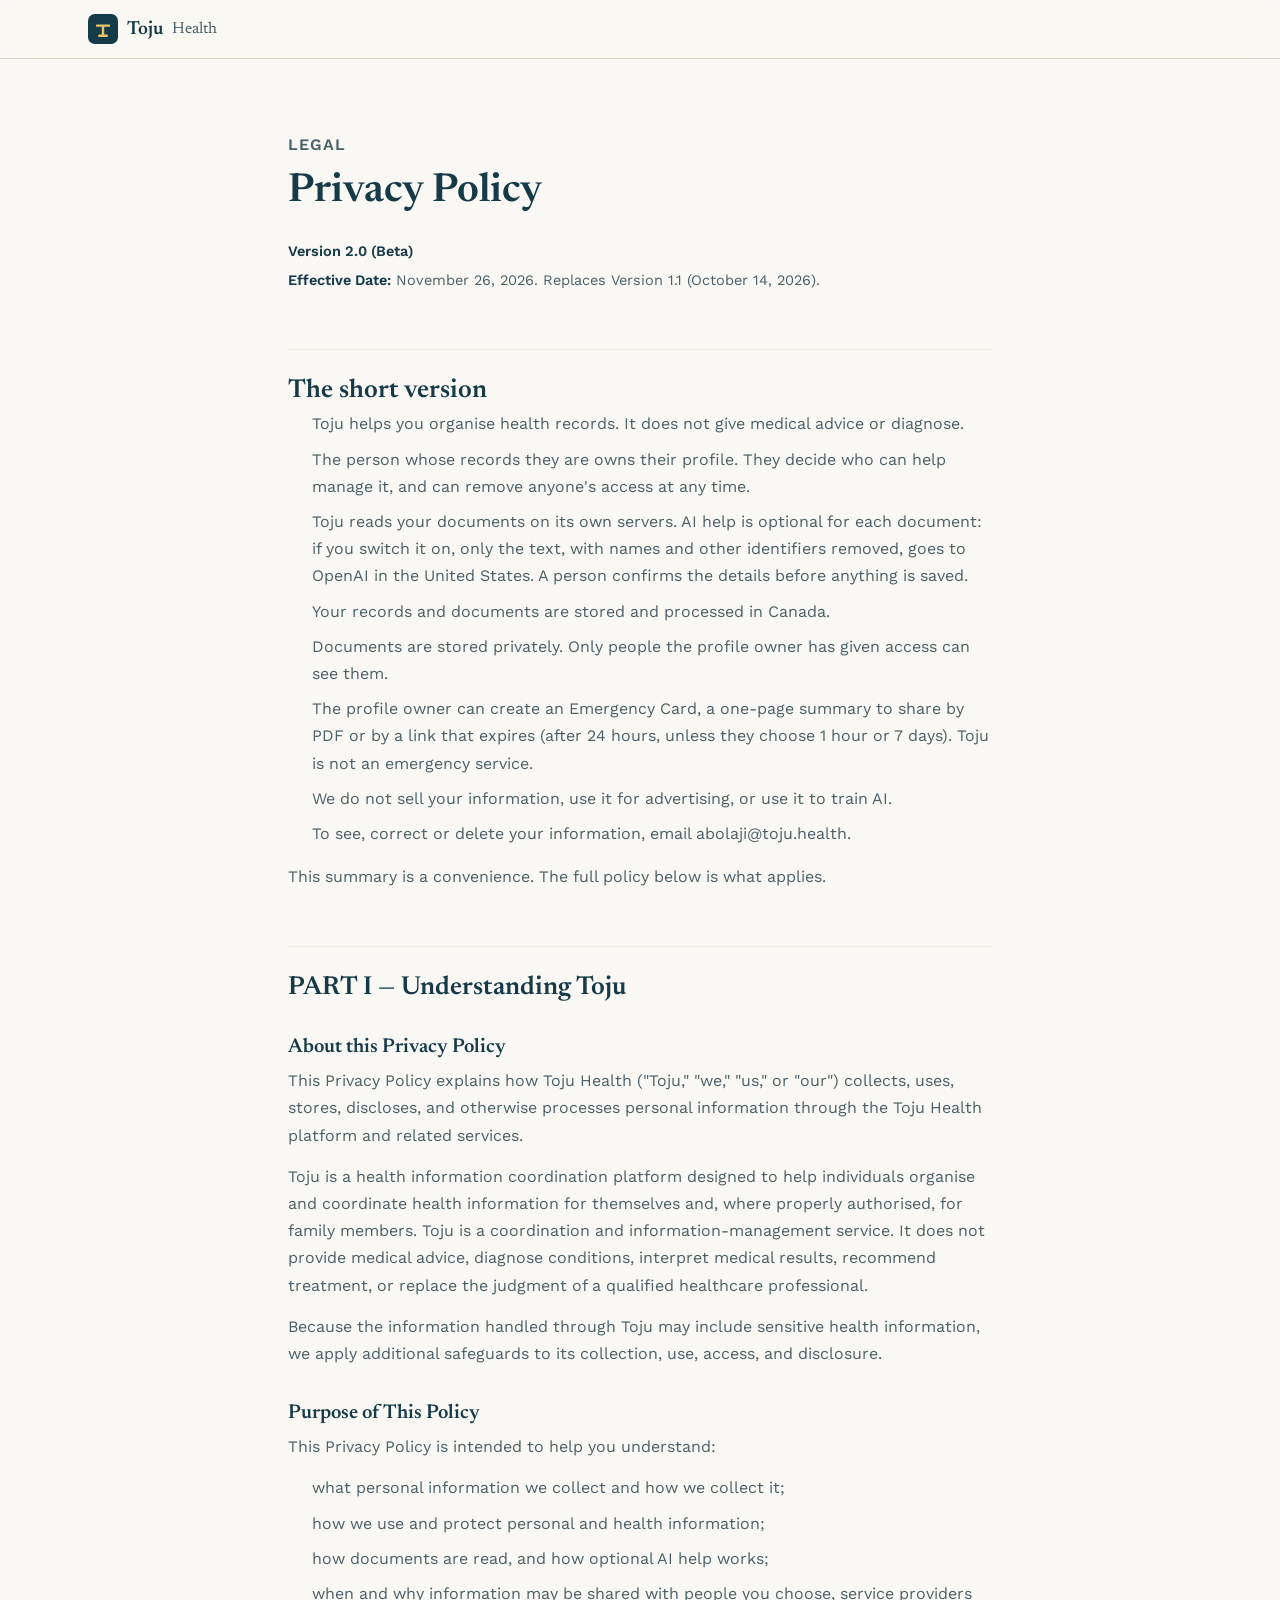
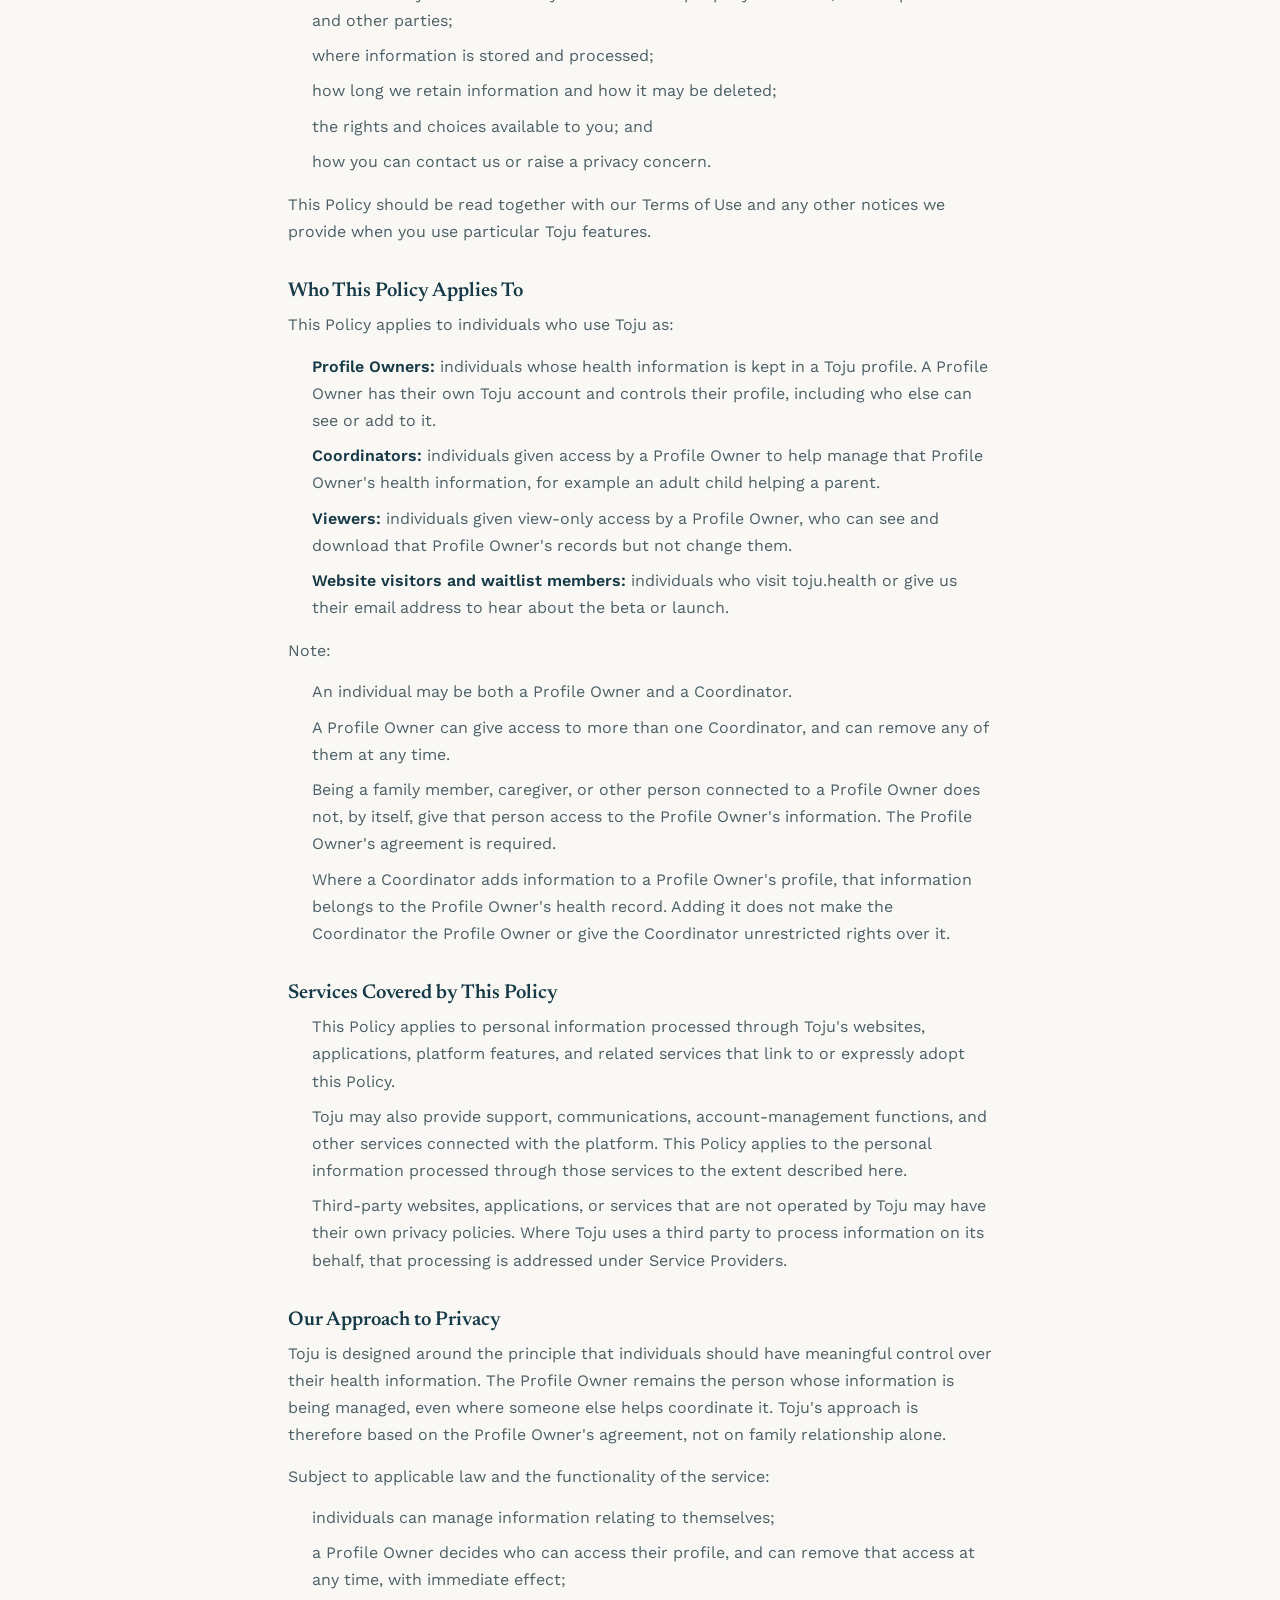
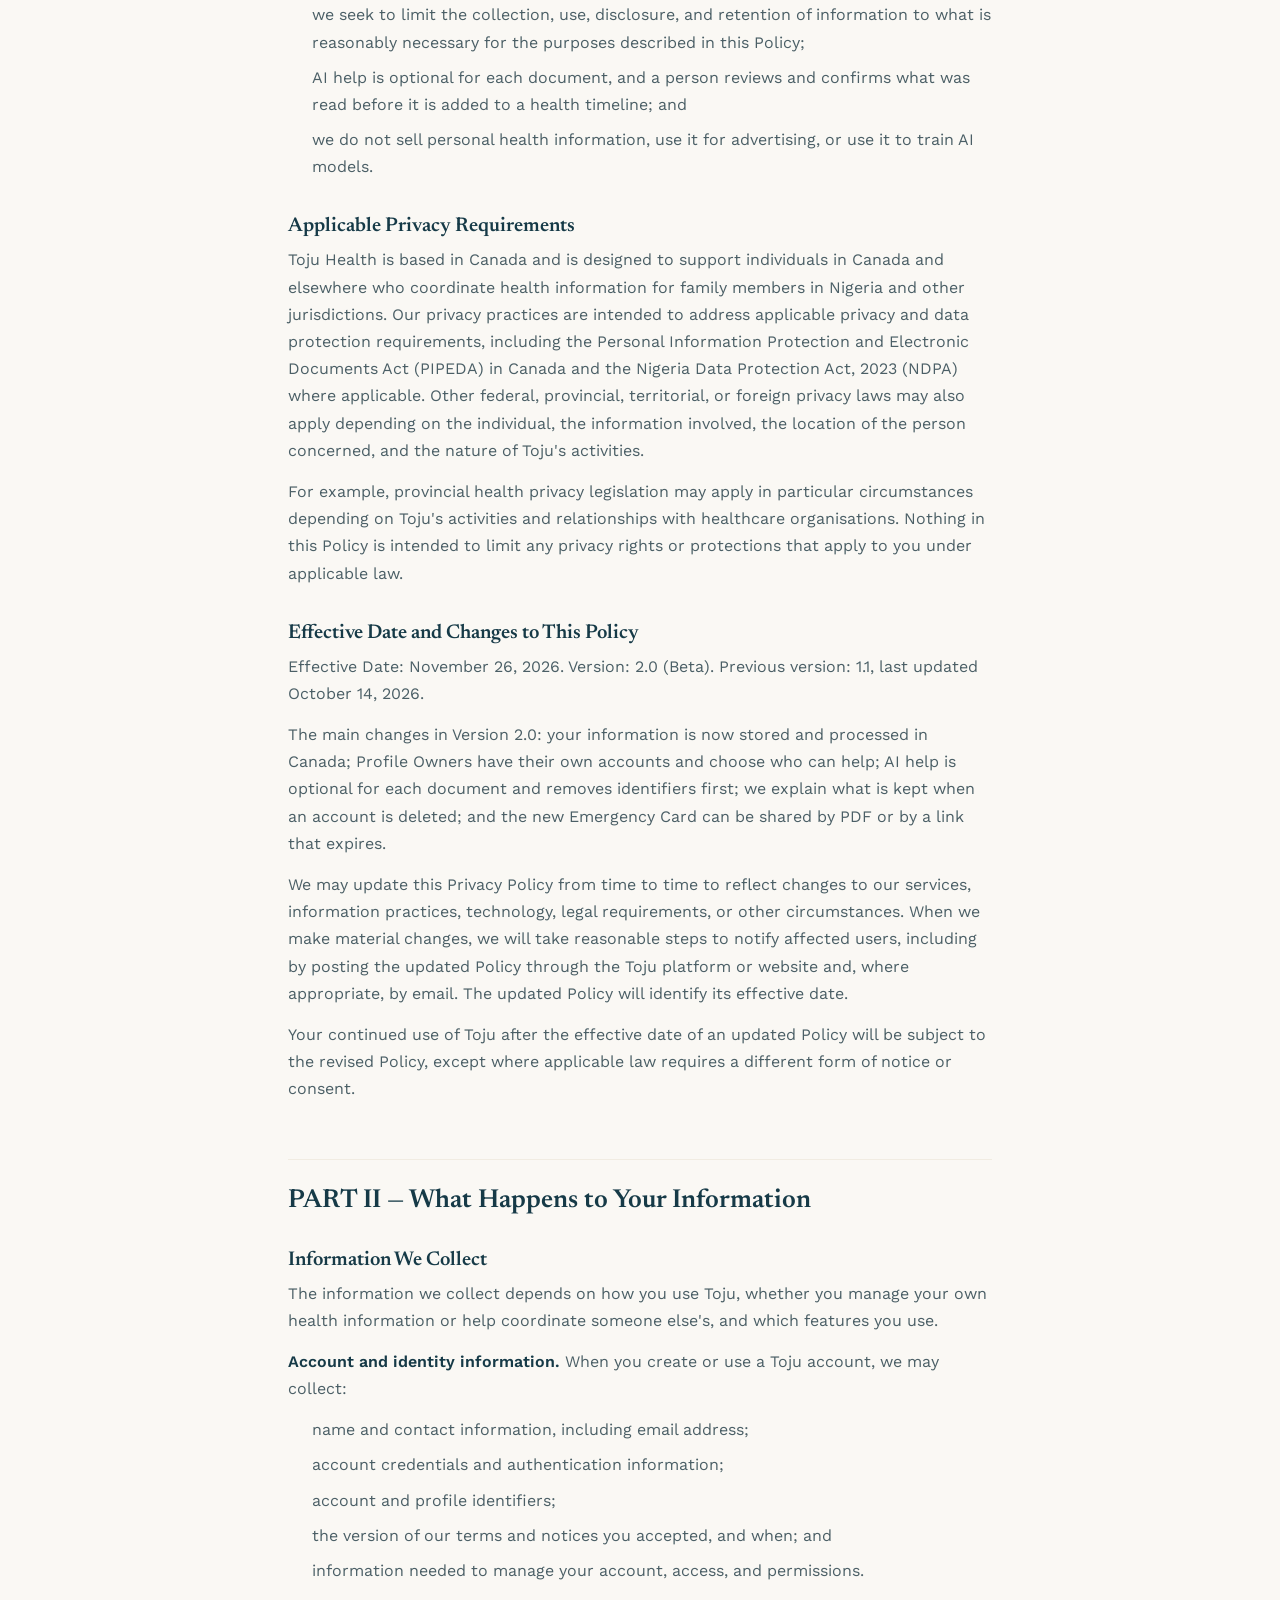
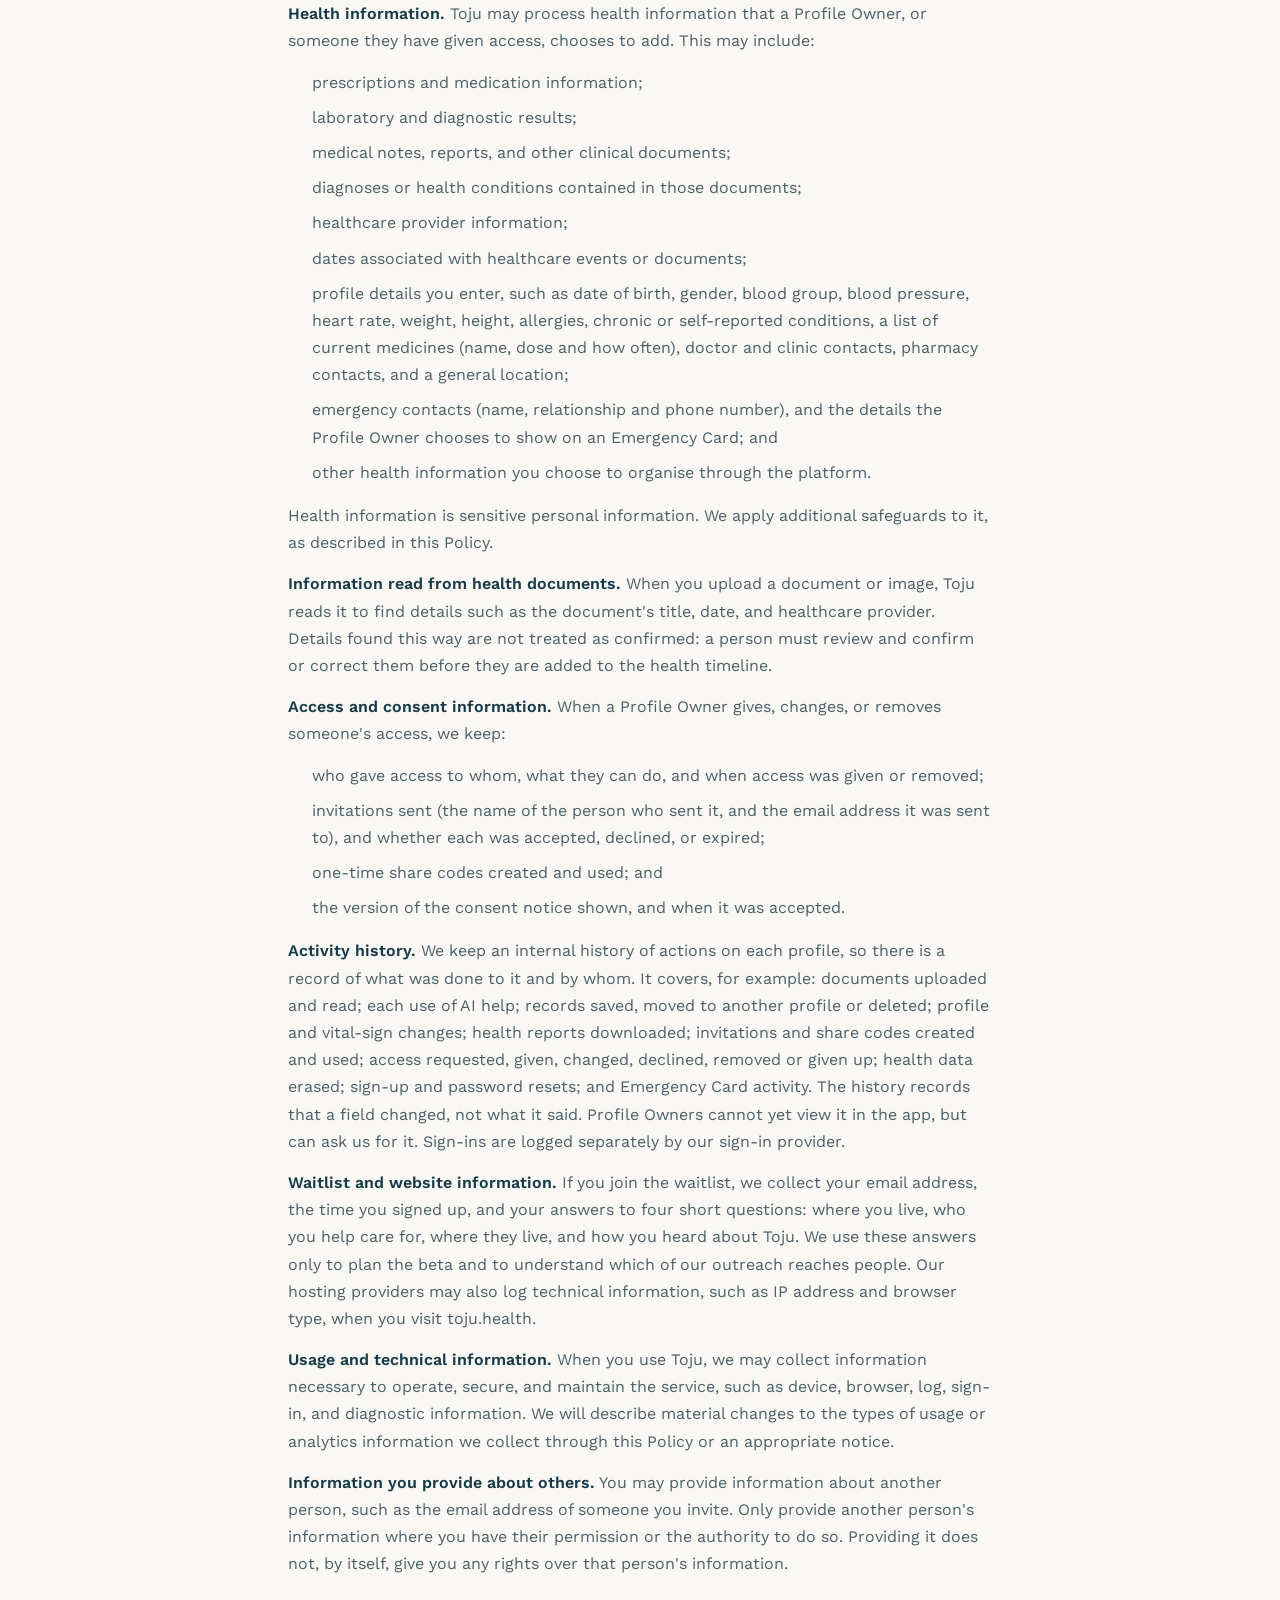
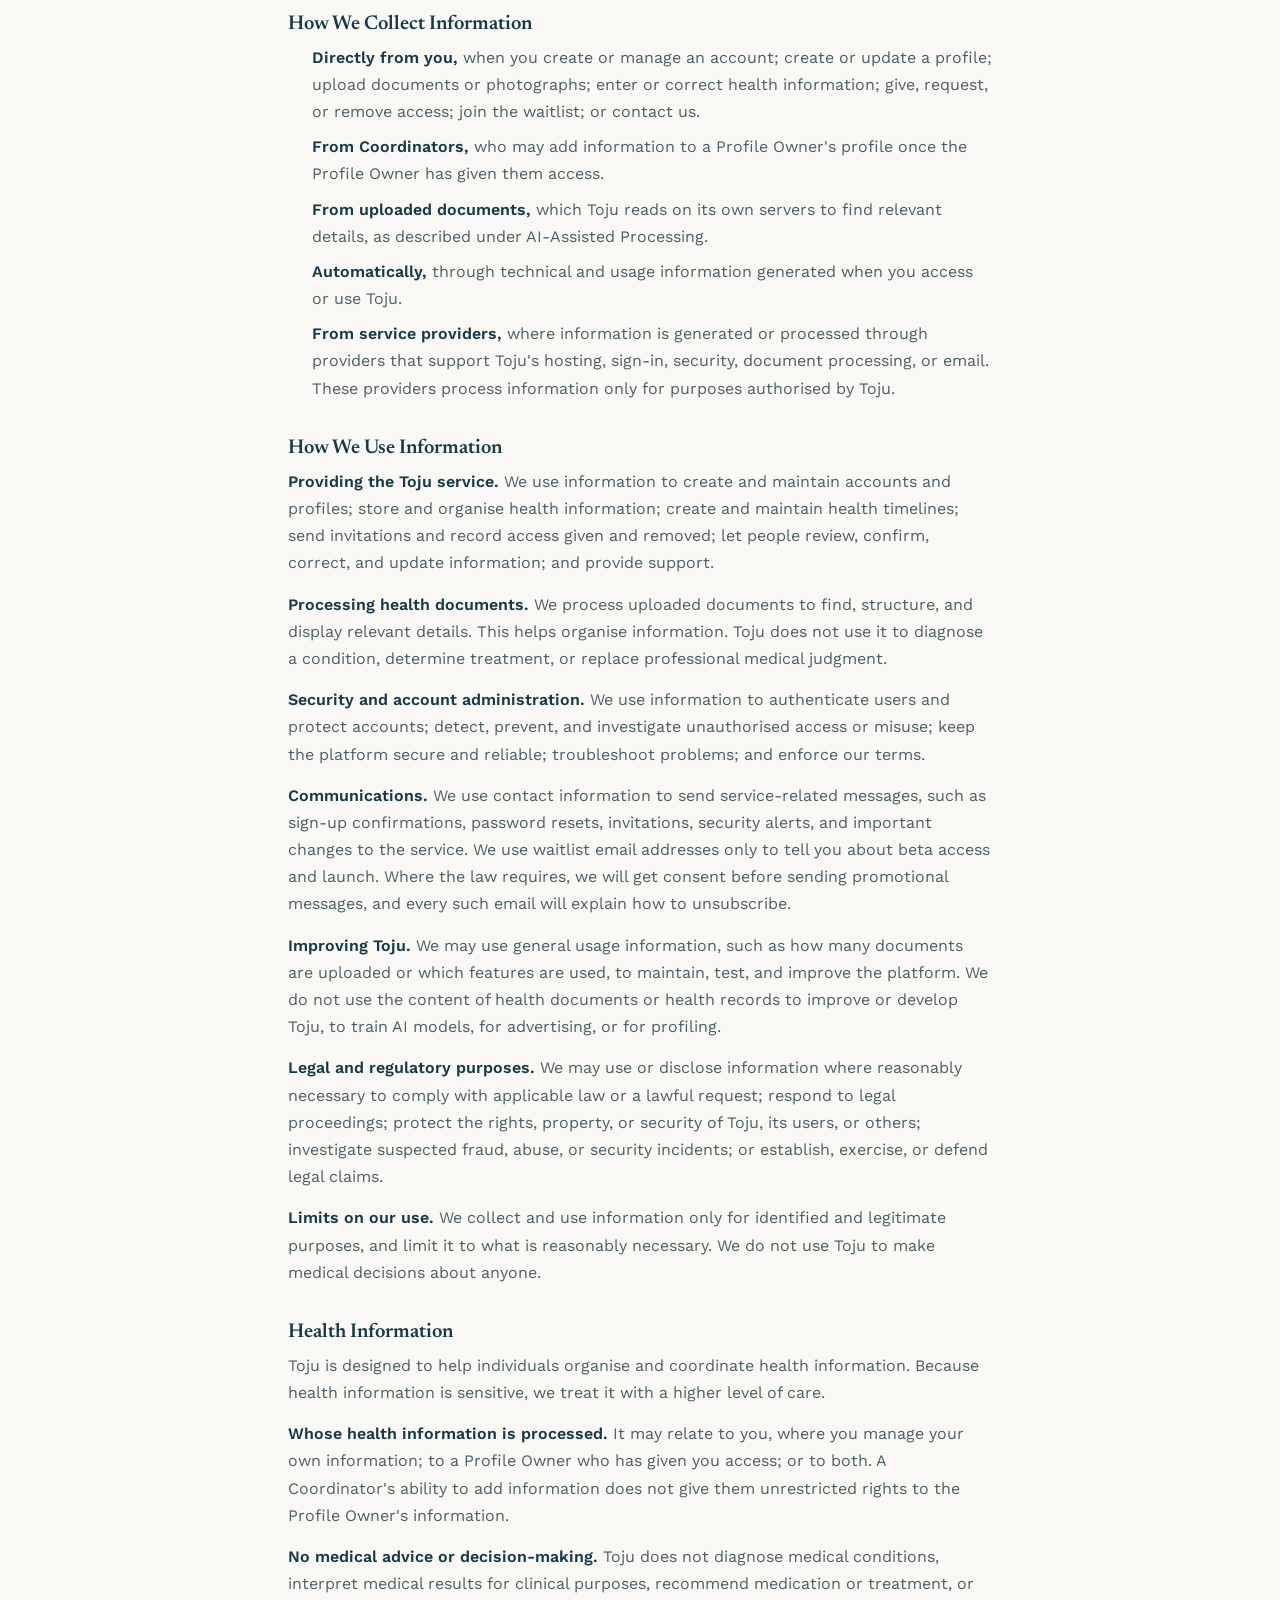
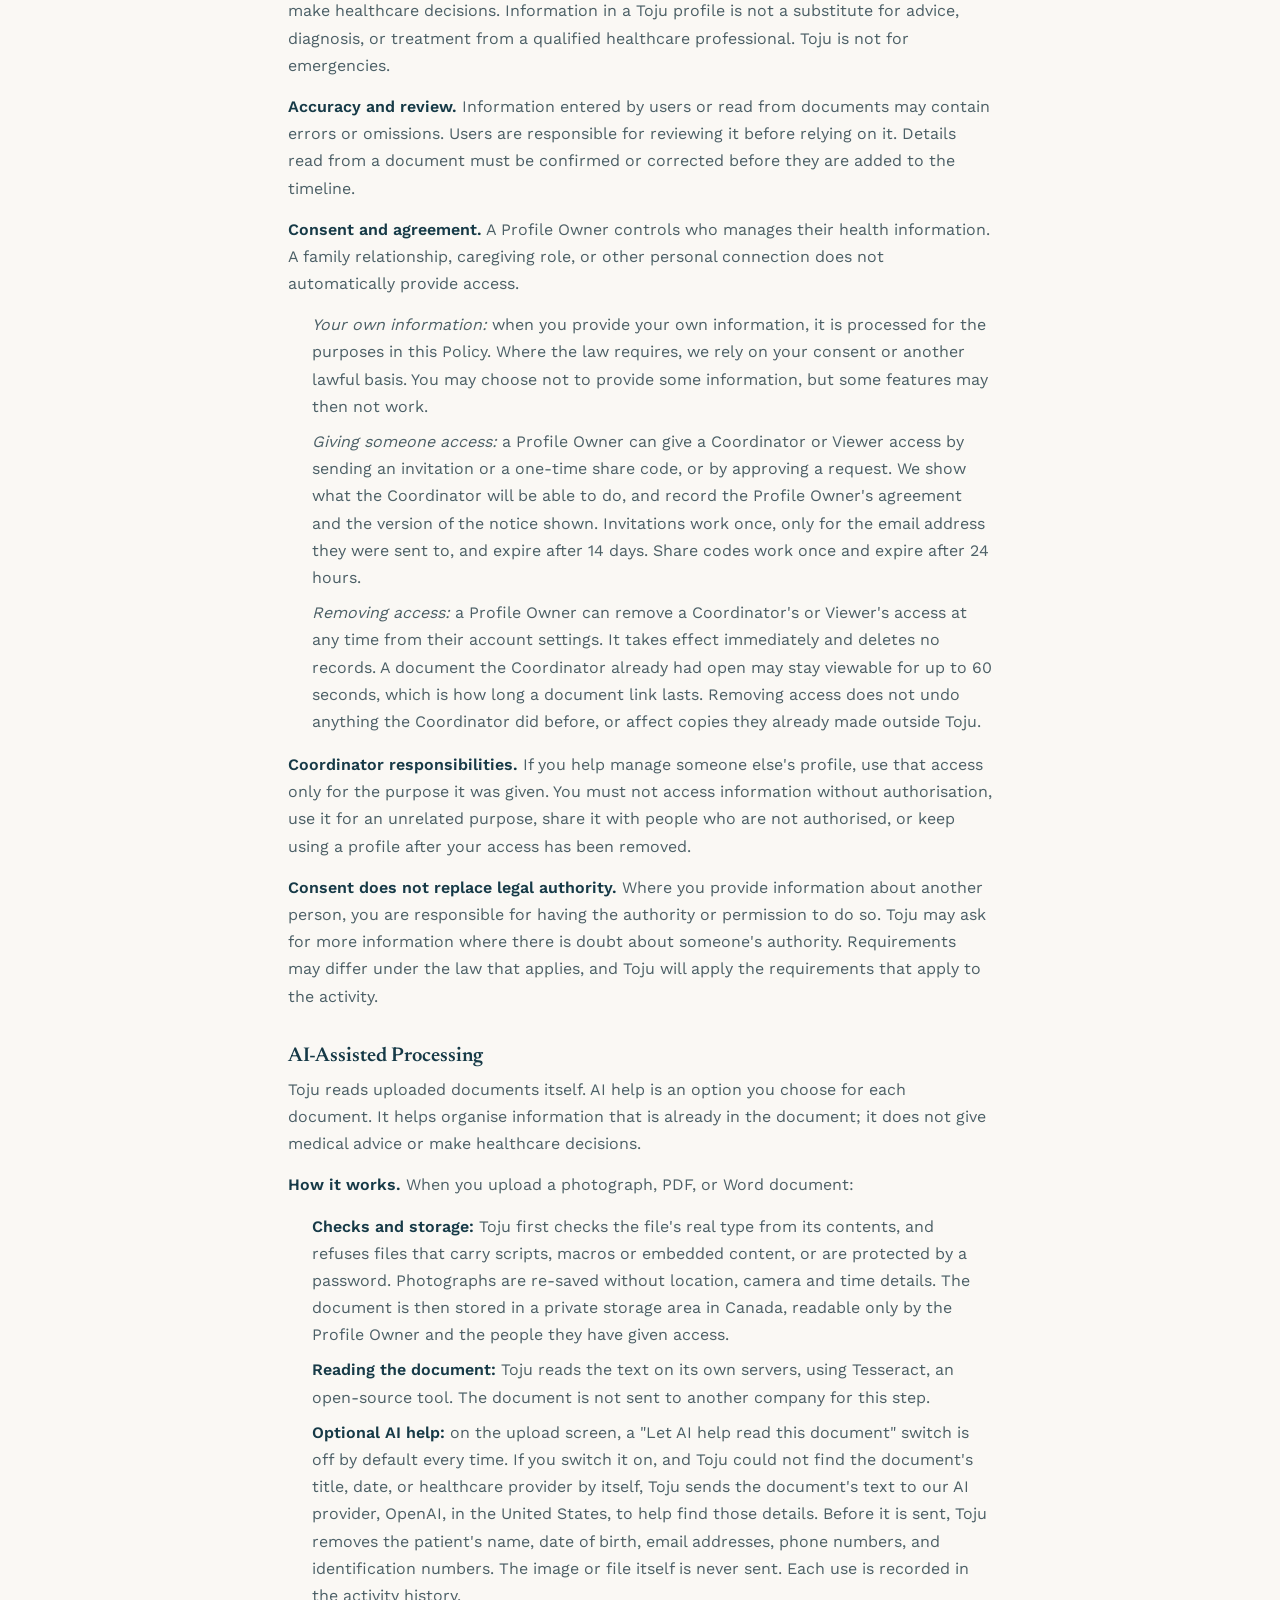
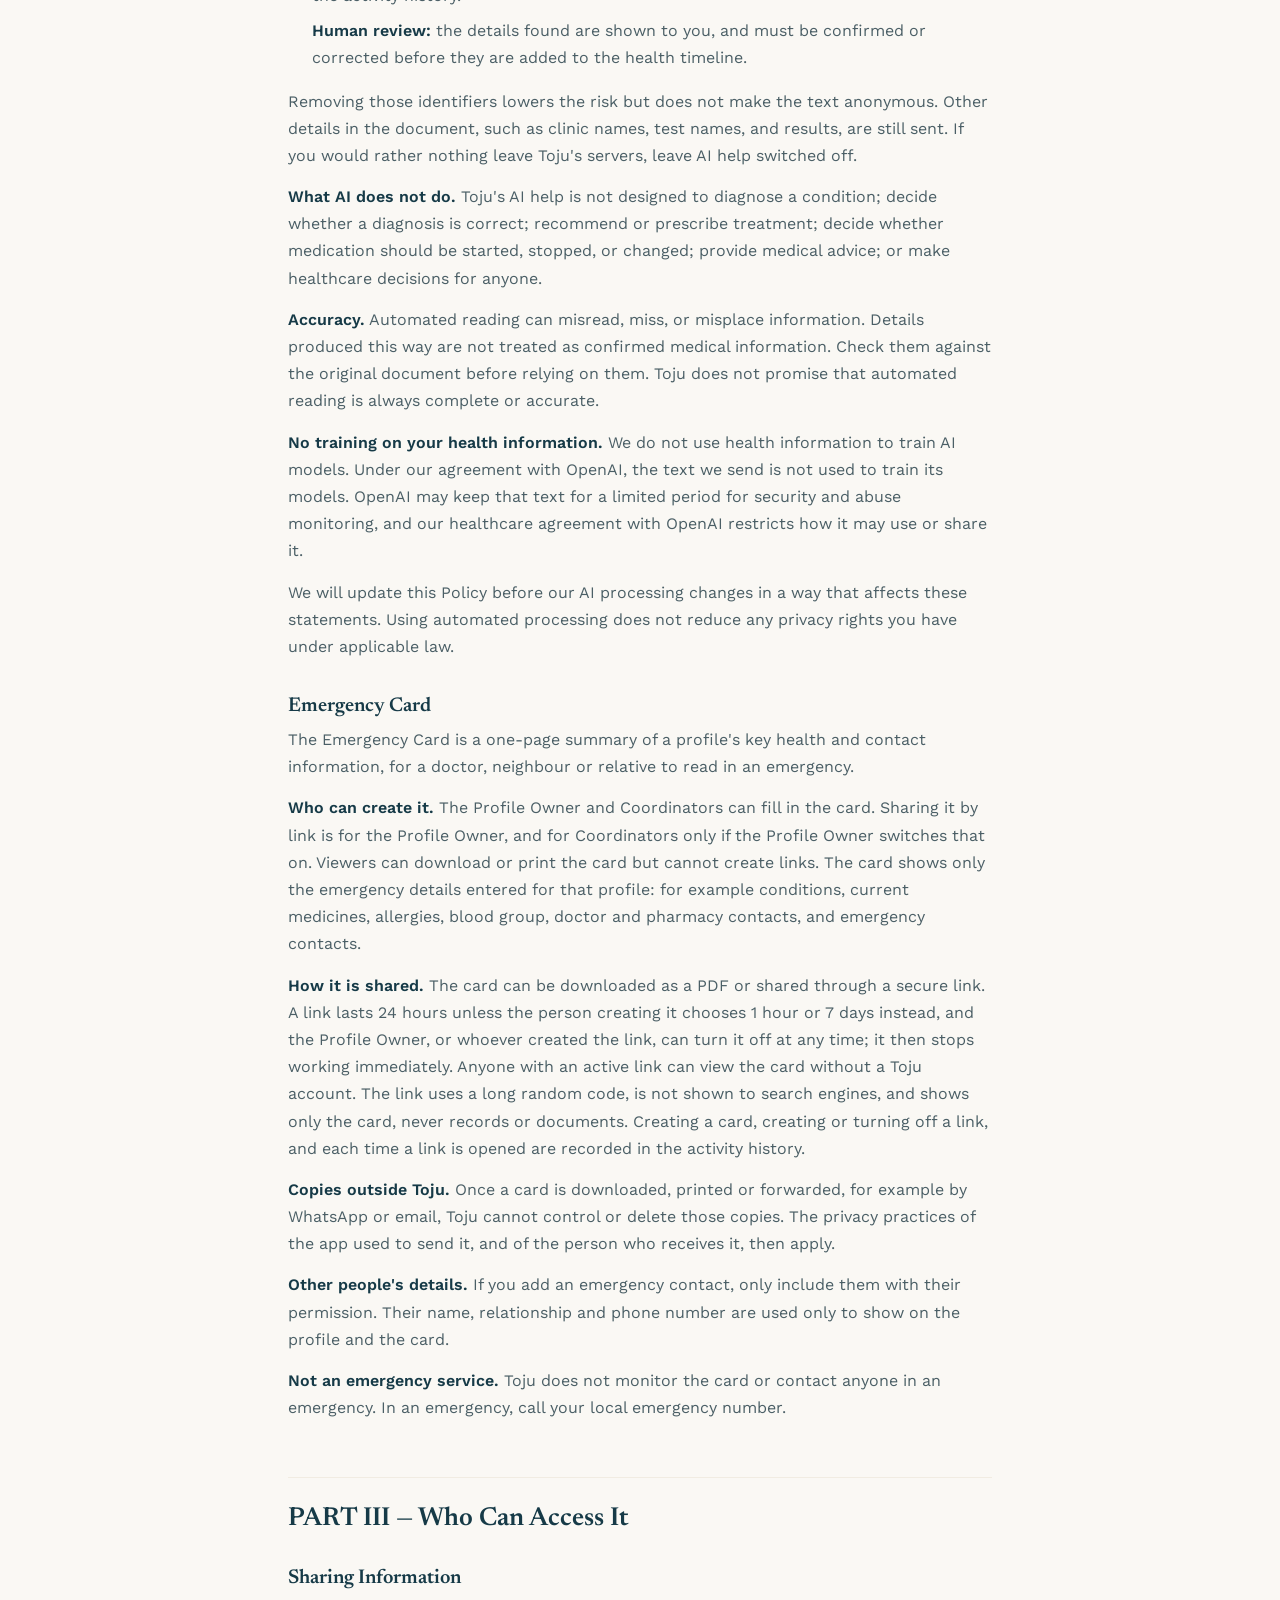
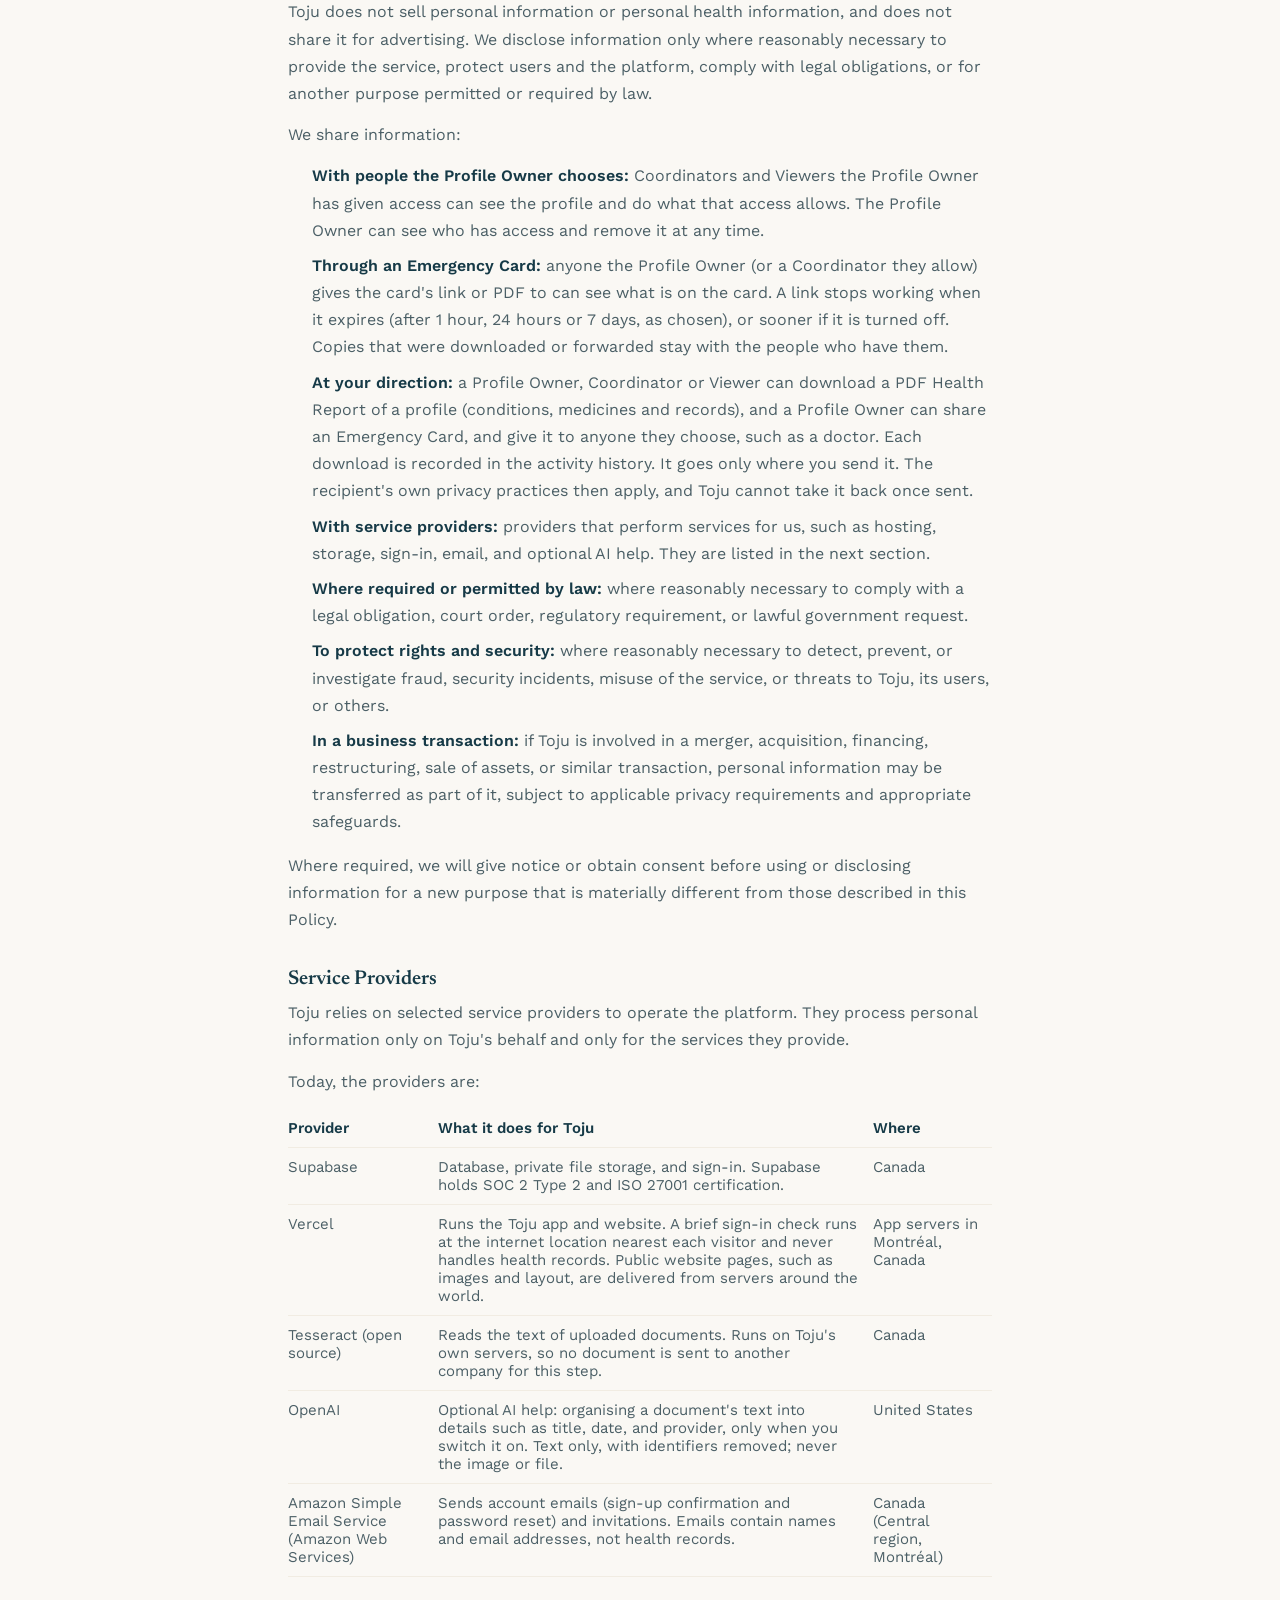
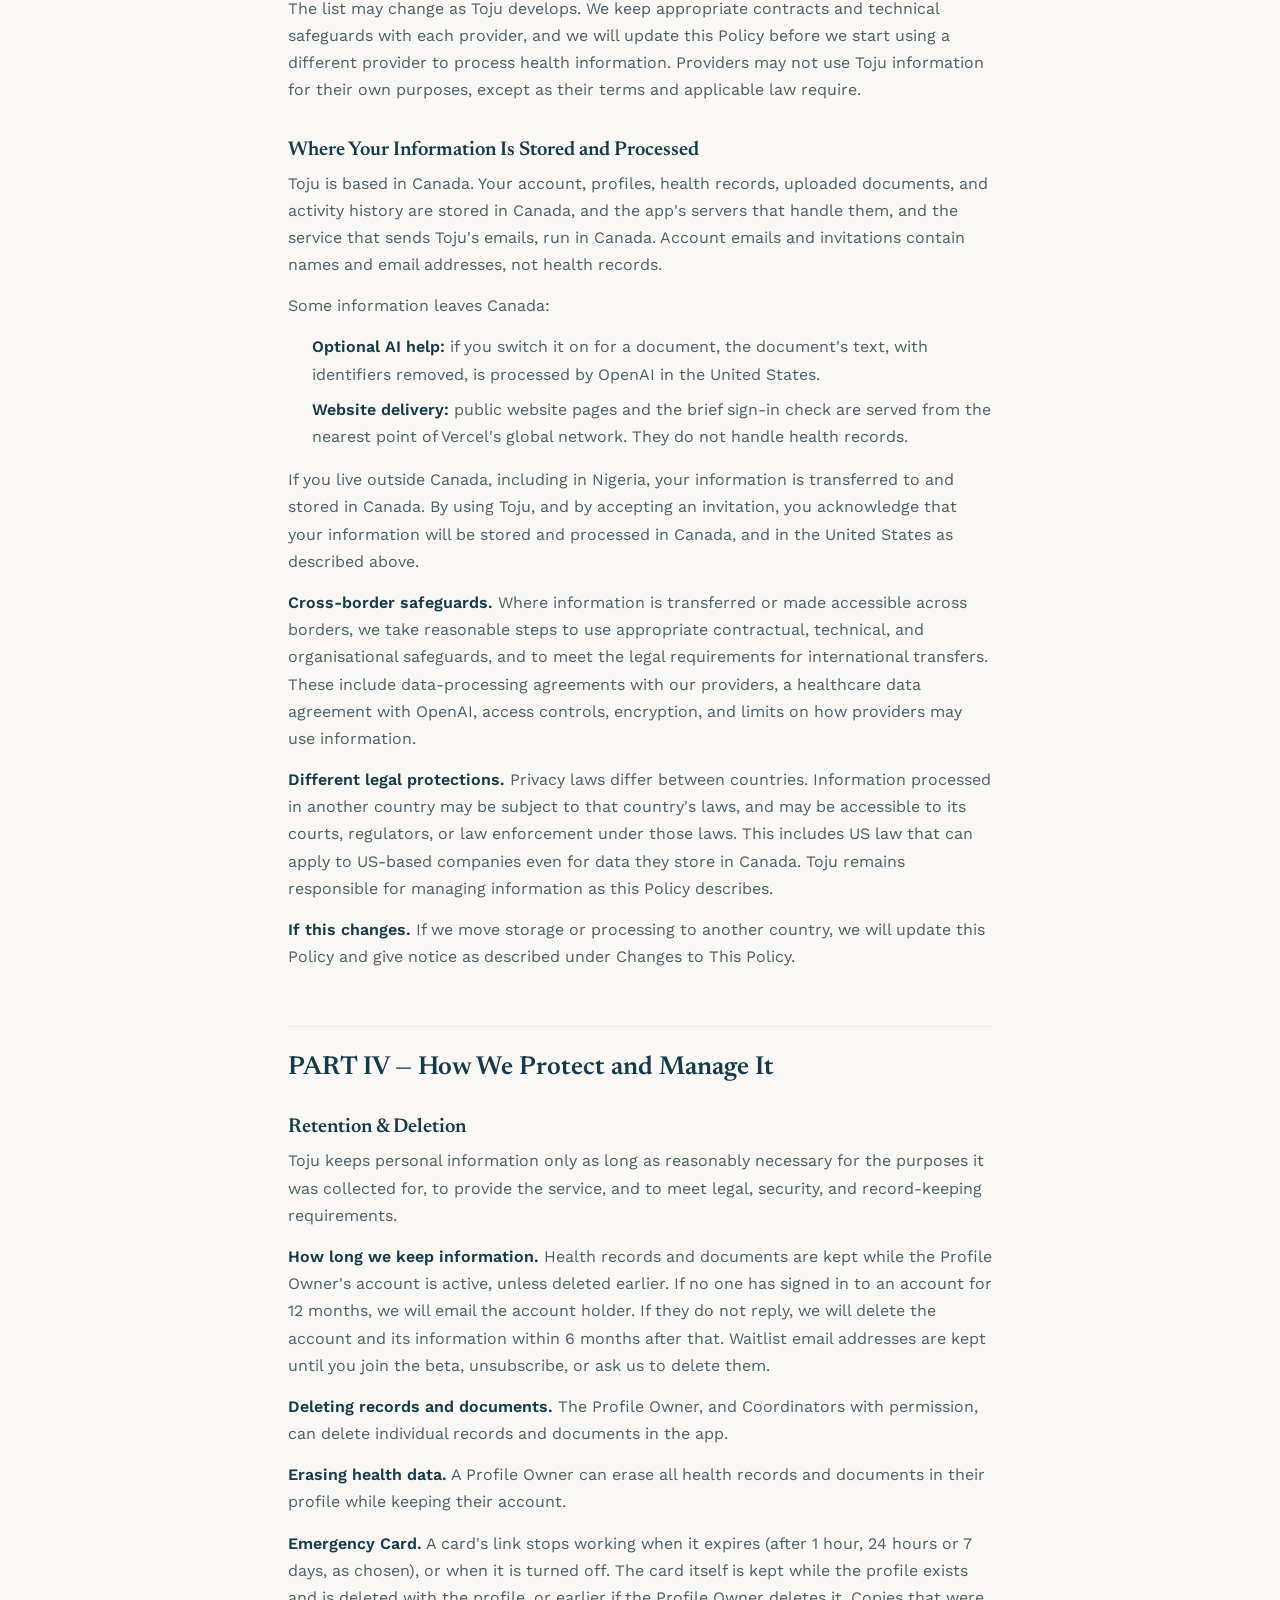
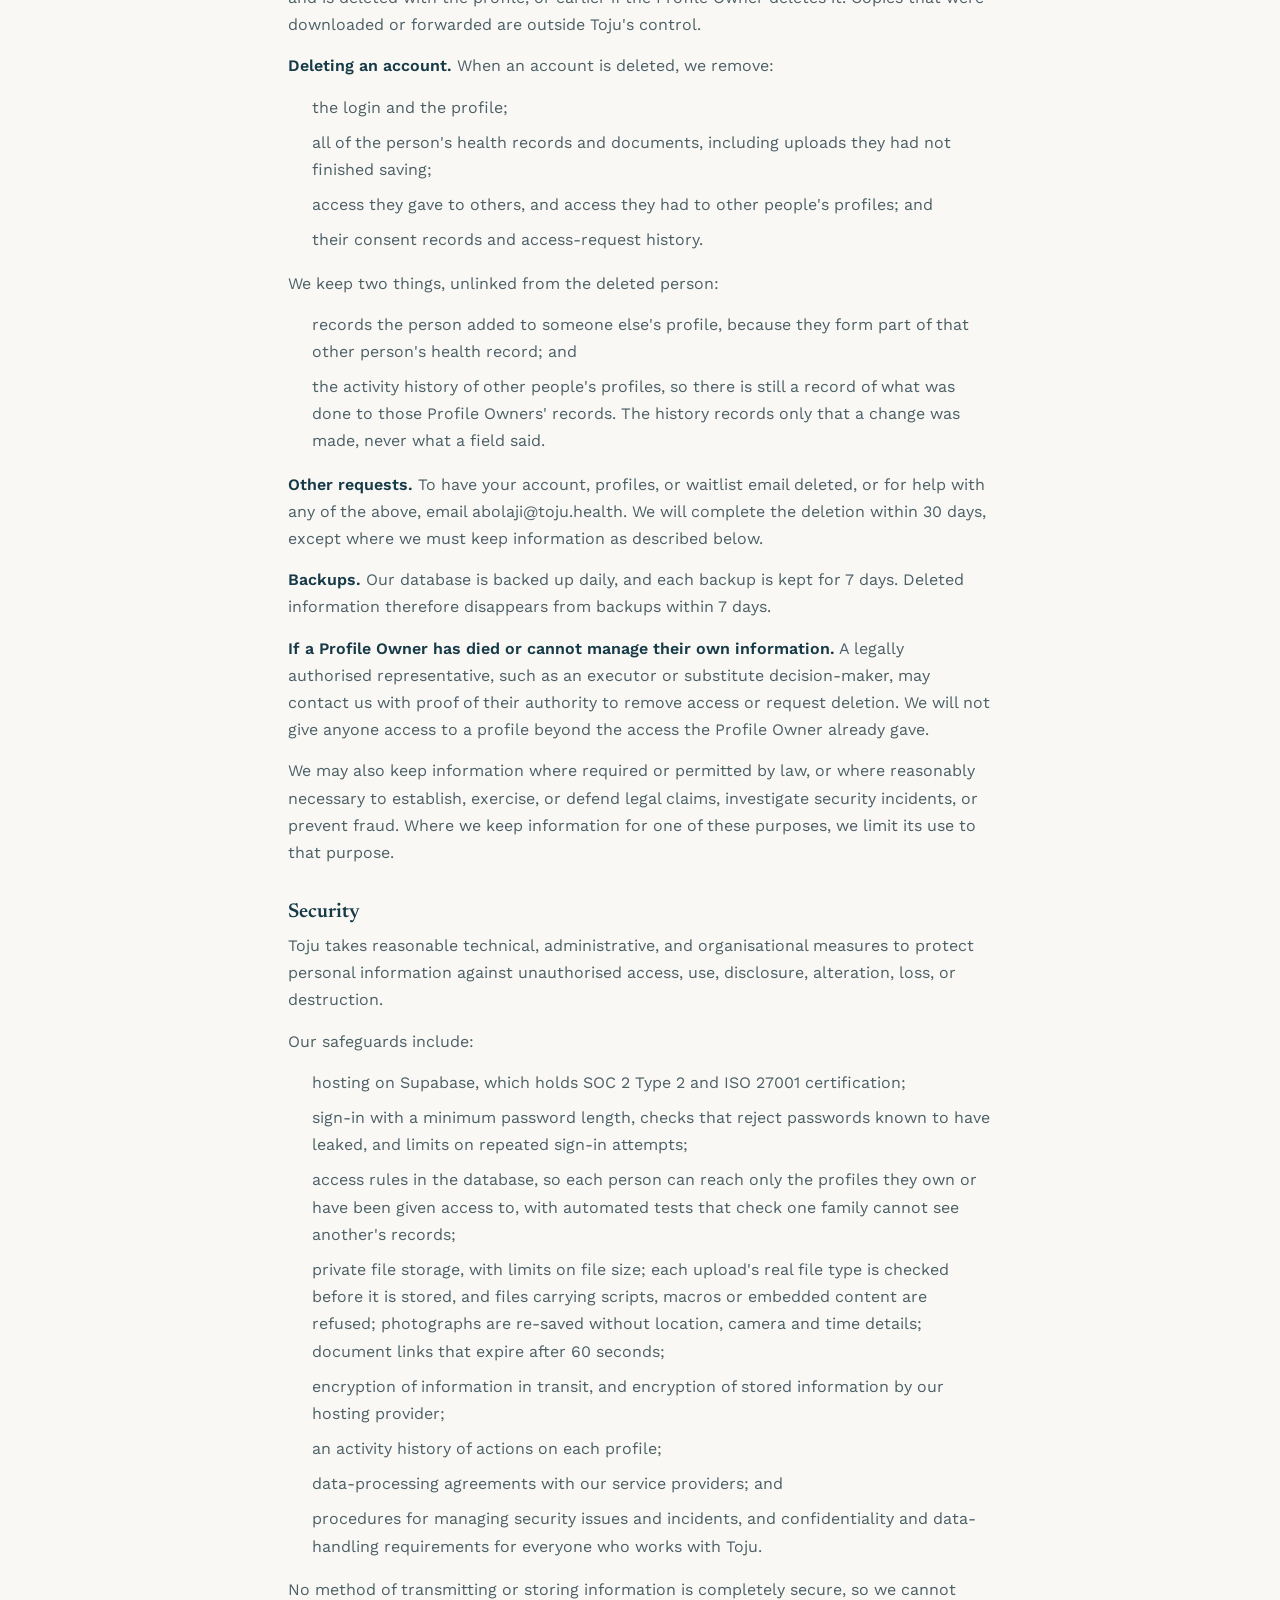
==== commit 5973d8b8: "[site]: self-host the website fonts; drop Google Fonts from the policy Newsreader and Work Sans (SIL" ====
--- a/privacy.html
+++ b/privacy.html
@@ -5,8 +5,6 @@
 <meta name="viewport" content="width=device-width, initial-scale=1.0">
 <title>Privacy Policy — Toju Health</title>
 <meta name="description" content="How Toju Health collects, uses, stores and protects personal and health information.">
-<link rel="preconnect" href="https://fonts.googleapis.com">
-<link href="https://fonts.googleapis.com/css2?family=Newsreader:wght@500;600&family=Work+Sans:wght@400;500;600&display=swap" rel="stylesheet">
 <link rel="stylesheet" href="styles.css">
 </head>
 <body>
@@ -111,7 +109,7 @@
 <h3>Service Providers</h3>
 <p>Toju relies on selected service providers to operate the platform. They process personal information only on Toju&#x27;s behalf and only for the services they provide.</p>
 <p>Today, the providers are:</p>
-<div class="legal__table"><table><tr><th>Provider</th><th>What it does for Toju</th><th>Where</th></tr><tr><td>Supabase</td><td>Database, private file storage, and sign-in. Supabase holds SOC 2 Type 2 and ISO 27001 certification.</td><td>Canada</td></tr><tr><td>Vercel</td><td>Runs the Toju app and website. A brief sign-in check runs at the internet location nearest each visitor and never handles health records. Public website pages, such as images and layout, are delivered from servers around the world.</td><td>App servers in Montréal, Canada</td></tr><tr><td>Tesseract (open source)</td><td>Reads the text of uploaded documents. Runs on Toju&#x27;s own servers, so no document is sent to another company for this step.</td><td>Canada</td></tr><tr><td>OpenAI</td><td>Optional AI help: organising a document&#x27;s text into details such as title, date, and provider, only when you switch it on. Text only, with identifiers removed; never the image or file.</td><td>United States</td></tr><tr><td>Amazon Simple Email Service (Amazon Web Services)</td><td>Sends account emails (sign-up confirmation and password reset) and invitations. Emails contain names and email addresses, not health records.</td><td>Canada (Central region, Montréal)</td></tr><tr><td>Google Fonts</td><td>Serves the website&#x27;s typefaces, so Google receives a visitor&#x27;s IP address when a page loads.</td><td>Global</td></tr></table></div>
+<div class="legal__table"><table><tr><th>Provider</th><th>What it does for Toju</th><th>Where</th></tr><tr><td>Supabase</td><td>Database, private file storage, and sign-in. Supabase holds SOC 2 Type 2 and ISO 27001 certification.</td><td>Canada</td></tr><tr><td>Vercel</td><td>Runs the Toju app and website. A brief sign-in check runs at the internet location nearest each visitor and never handles health records. Public website pages, such as images and layout, are delivered from servers around the world.</td><td>App servers in Montréal, Canada</td></tr><tr><td>Tesseract (open source)</td><td>Reads the text of uploaded documents. Runs on Toju&#x27;s own servers, so no document is sent to another company for this step.</td><td>Canada</td></tr><tr><td>OpenAI</td><td>Optional AI help: organising a document&#x27;s text into details such as title, date, and provider, only when you switch it on. Text only, with identifiers removed; never the image or file.</td><td>United States</td></tr><tr><td>Amazon Simple Email Service (Amazon Web Services)</td><td>Sends account emails (sign-up confirmation and password reset) and invitations. Emails contain names and email addresses, not health records.</td><td>Canada (Central region, Montréal)</td></tr></table></div>
 <p>The list may change as Toju develops. We keep appropriate contracts and technical safeguards with each provider, and we will update this Policy before we start using a different provider to process health information. Providers may not use Toju information for their own purposes, except as their terms and applicable law require.</p>
 <h3>Where Your Information Is Stored and Processed</h3>
 <p>Toju is based in Canada. Your account, profiles, health records, uploaded documents, and activity history are stored in Canada, and the app&#x27;s servers that handle them, and the service that sends Toju&#x27;s emails, run in Canada. Account emails and invitations contain names and email addresses, not health records.</p>
@@ -144,7 +142,7 @@
 <p><strong>Privacy incidents.</strong> A privacy incident is any unauthorised access to, use, disclosure, loss, alteration, or destruction of personal information. Toju has a procedure for identifying, assessing, containing, investigating, recording, and responding to incidents. We assess what information was involved, whose, how, the likelihood and severity of harm, and what is needed to contain and fix it.</p>
 <p>Where an incident creates a real risk of significant harm, we will notify the affected individuals and the Office of the Privacy Commissioner of Canada, as PIPEDA requires. Where the NDPA applies and requires it, we will notify the Nigeria Data Protection Commission within 72 hours of becoming aware of the incident, and tell affected individuals without delay where the risk is high. We keep a record of every incident for at least 24 months.</p>
 <h3>Cookies and Analytics</h3>
-<p>Today, toju.health does not use analytics or advertising cookies. The Toju app uses essential cookies or similar browser storage to keep you signed in. The website loads its typefaces from Google Fonts, which means Google receives a visitor&#x27;s IP address when a website page loads. The Toju app serves its own typefaces and does not use Google Fonts.</p>
+<p>Today, toju.health does not use analytics or advertising cookies. The Toju app uses essential cookies or similar browser storage to keep you signed in. The website and the Toju app serve their own typefaces, so loading a page does not share your IP address with a font provider.</p>
 <p>If we add analytics tools, we will update this Policy first. We will not use analytics to collect health information for advertising or profiling. Where the law requires consent for non-essential cookies, we will ask first. You can block or delete cookies in your browser settings; blocking essential cookies may stop you from signing in.</p>
 <h2>PART V — Your Rights and Our Accountability</h2>
 <h3>Privacy Rights</h3>
--- a/styles.css
+++ b/styles.css
@@ -1,3 +1,60 @@
+/* Self-hosted fonts (SIL Open Font License 1.1, see fonts/OFL-*.txt).
+ Served from toju.health, so visitors' browsers do not contact Google. */
+/* newsreader-latin-ext-opsz-normal */
+@font-face {
+  font-family: 'Newsreader';
+  font-style: normal;
+  font-display: swap;
+  font-weight: 200 800;
+  src: url(fonts/newsreader-latin-ext-opsz-normal.woff2) format('woff2-variations');
+  unicode-range: U+0100-02BA,U+02BD-02C5,U+02C7-02CC,U+02CE-02D7,U+02DD-02FF,U+0304,U+0308,U+0329,U+1D00-1DBF,U+1E00-1E9F,U+1EF2-1EFF,U+2020,U+20A0-20AB,U+20AD-20C0,U+2113,U+2C60-2C7F,U+A720-A7FF;
+}
+/* newsreader-latin-opsz-normal */
+@font-face {
+  font-family: 'Newsreader';
+  font-style: normal;
+  font-display: swap;
+  font-weight: 200 800;
+  src: url(fonts/newsreader-latin-opsz-normal.woff2) format('woff2-variations');
+  unicode-range: U+0000-00FF,U+0131,U+0152-0153,U+02BB-02BC,U+02C6,U+02DA,U+02DC,U+0304,U+0308,U+0329,U+2000-206F,U+20AC,U+2122,U+2191,U+2193,U+2212,U+2215,U+FEFF,U+FFFD;
+}
+/* newsreader-latin-ext-opsz-italic */
+@font-face {
+  font-family: 'Newsreader';
+  font-style: italic;
+  font-display: swap;
+  font-weight: 200 800;
+  src: url(fonts/newsreader-latin-ext-opsz-italic.woff2) format('woff2-variations');
+  unicode-range: U+0100-02BA,U+02BD-02C5,U+02C7-02CC,U+02CE-02D7,U+02DD-02FF,U+0304,U+0308,U+0329,U+1D00-1DBF,U+1E00-1E9F,U+1EF2-1EFF,U+2020,U+20A0-20AB,U+20AD-20C0,U+2113,U+2C60-2C7F,U+A720-A7FF;
+}
+/* newsreader-latin-opsz-italic */
+@font-face {
+  font-family: 'Newsreader';
+  font-style: italic;
+  font-display: swap;
+  font-weight: 200 800;
+  src: url(fonts/newsreader-latin-opsz-italic.woff2) format('woff2-variations');
+  unicode-range: U+0000-00FF,U+0131,U+0152-0153,U+02BB-02BC,U+02C6,U+02DA,U+02DC,U+0304,U+0308,U+0329,U+2000-206F,U+20AC,U+2122,U+2191,U+2193,U+2212,U+2215,U+FEFF,U+FFFD;
+}
+/* work-sans-latin-ext-wght-normal */
+@font-face {
+  font-family: 'Work Sans';
+  font-style: normal;
+  font-display: swap;
+  font-weight: 100 900;
+  src: url(fonts/work-sans-latin-ext-wght-normal.woff2) format('woff2-variations');
+  unicode-range: U+0100-02BA,U+02BD-02C5,U+02C7-02CC,U+02CE-02D7,U+02DD-02FF,U+0304,U+0308,U+0329,U+1D00-1DBF,U+1E00-1E9F,U+1EF2-1EFF,U+2020,U+20A0-20AB,U+20AD-20C0,U+2113,U+2C60-2C7F,U+A720-A7FF;
+}
+/* work-sans-latin-wght-normal */
+@font-face {
+  font-family: 'Work Sans';
+  font-style: normal;
+  font-display: swap;
+  font-weight: 100 900;
+  src: url(fonts/work-sans-latin-wght-normal.woff2) format('woff2-variations');
+  unicode-range: U+0000-00FF,U+0131,U+0152-0153,U+02BB-02BC,U+02C6,U+02DA,U+02DC,U+0304,U+0308,U+0329,U+2000-206F,U+20AC,U+2122,U+2191,U+2193,U+2212,U+2215,U+FEFF,U+FFFD;
+}
+
 /* ===========================================================
    TOJU HEALTH — design tokens
    Signature: adire (Yoruba indigo-resist textile) motif —
